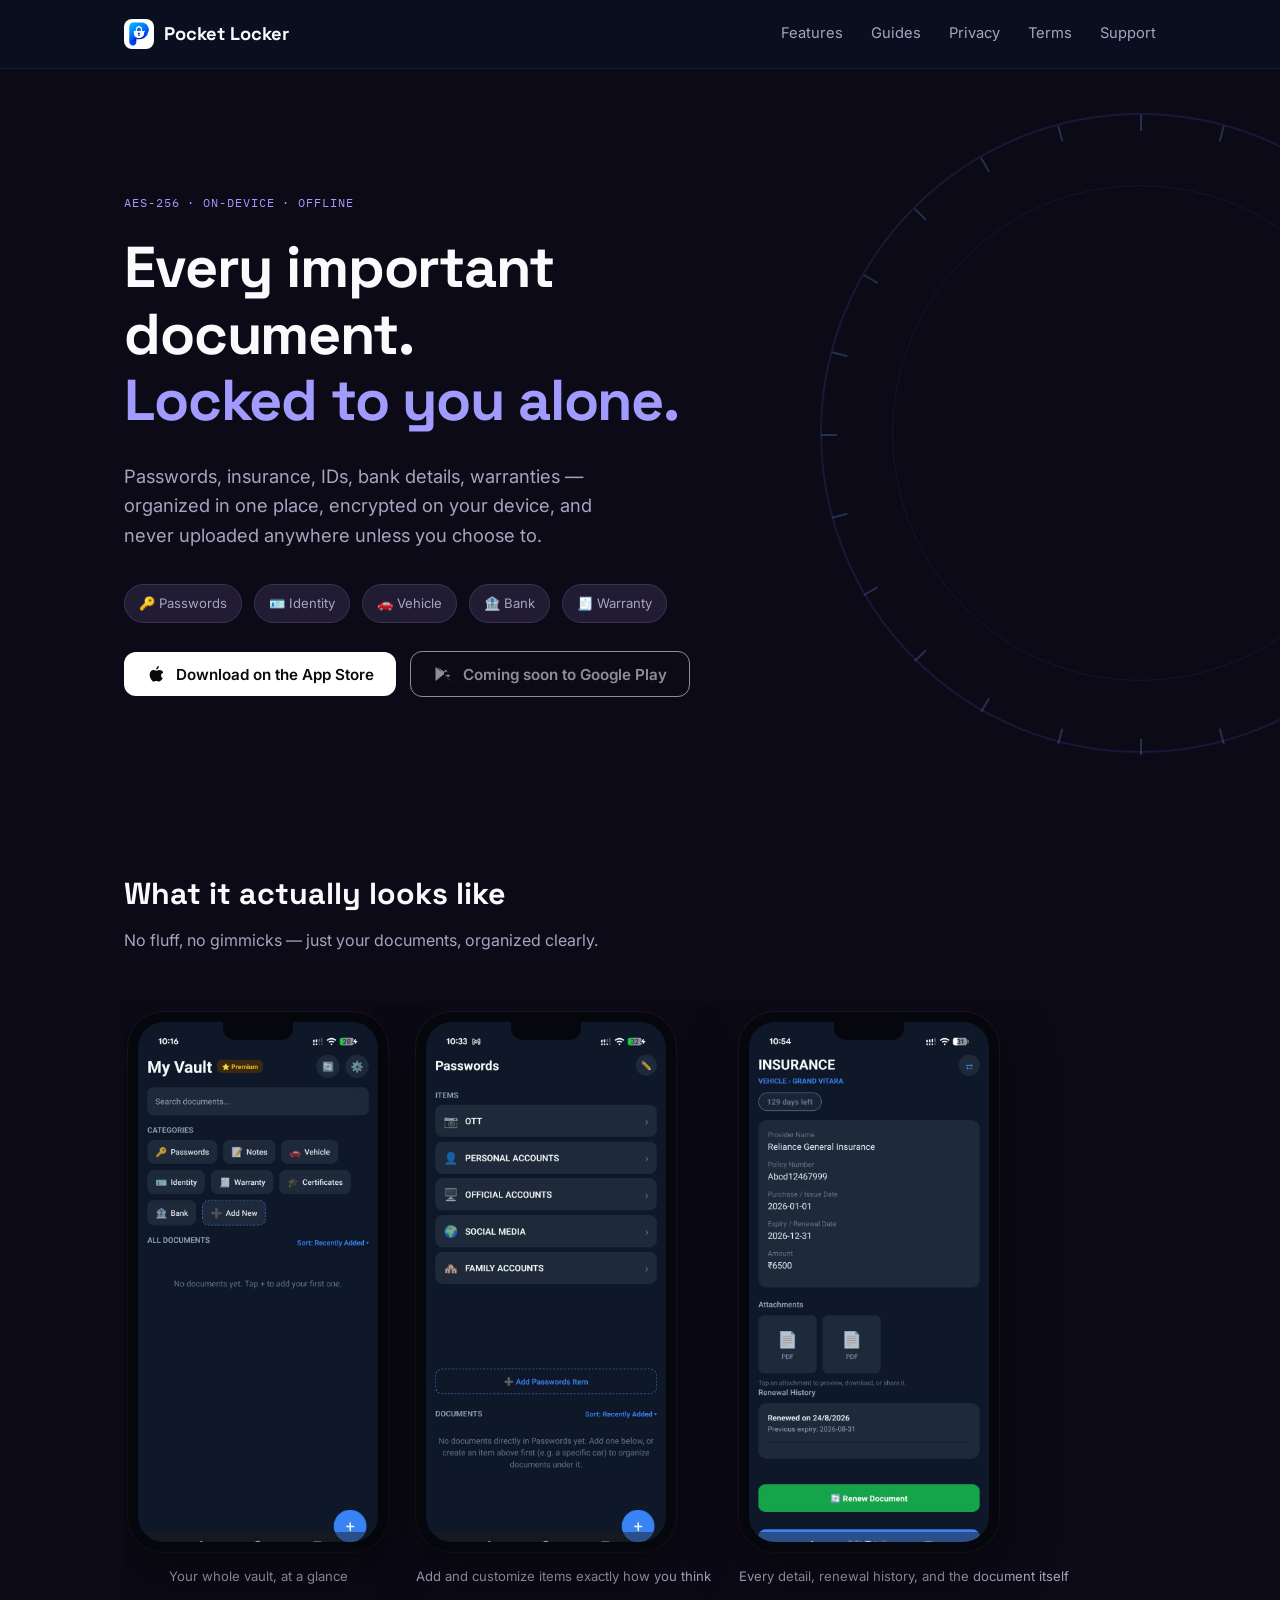
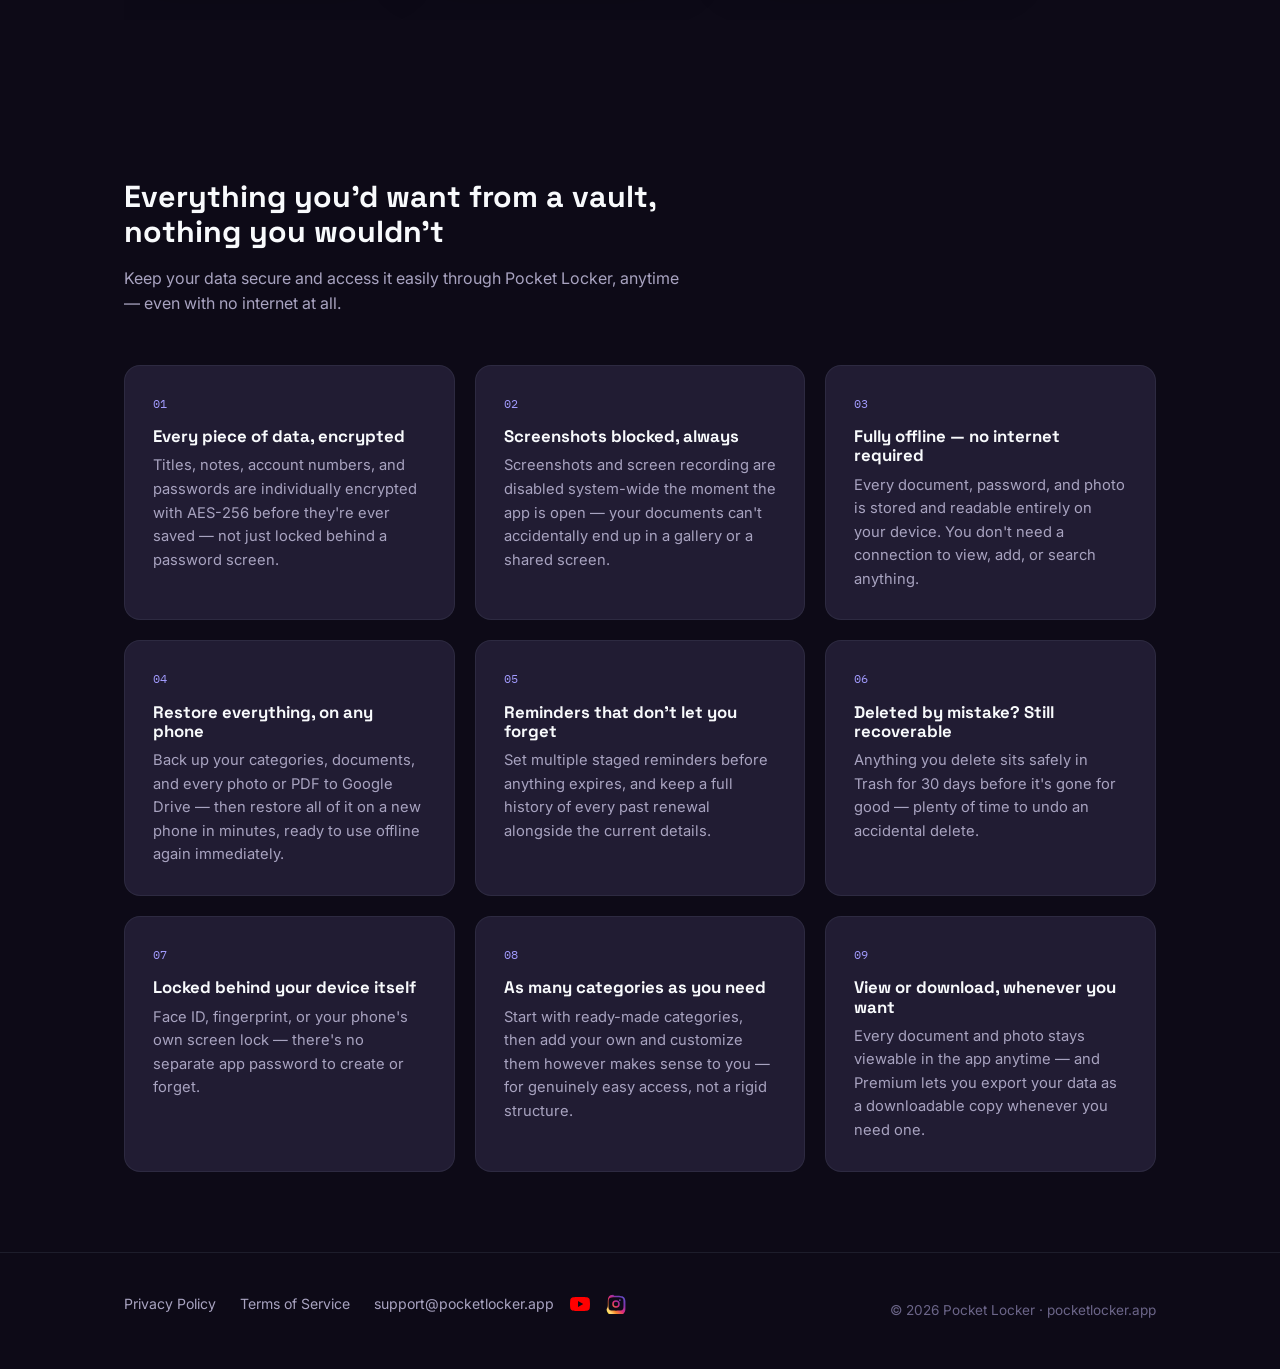
==== index.html @ 8ff9fc98 "Add 'Guides' link to navigation menu" ====
<!DOCTYPE html>
<html lang="en">
<head>
<meta charset="UTF-8">
<meta name="viewport" content="width=device-width, initial-scale=1.0">
<title>Pocket Locker — Every important document, locked to you alone</title>
<meta name="description" content="Pocket Locker keeps your IDs, passwords, insurance, and documents encrypted and offline — organized your way, private by design.">
<link rel="stylesheet" href="style.css">
<style>
  /* Additions only - hero download CTAs and footer social links.
     Kept self-contained since these are new elements not covered by
     the existing style.css, rather than guessing at its rules. */
  .hero-ctas {
    display: flex;
    align-items: center;
    gap: 14px;
    flex-wrap: wrap;
    margin-top: 28px;
  }
  .store-btn {
    display: inline-flex;
    align-items: center;
    gap: 10px;
    padding: 12px 22px;
    border-radius: 12px;
    text-decoration: none;
    font-weight: 600;
    font-size: 0.95rem;
    line-height: 1;
    transition: opacity 0.15s ease, transform 0.15s ease;
  }
  .store-btn:hover { transform: translateY(-1px); }
  .store-btn.live {
    background: #ffffff;
    color: #0a0a0a;
  }
  .store-btn.soon {
    background: transparent;
    color: inherit;
    opacity: 0.55;
    border: 1px solid currentColor;
    pointer-events: none;
    cursor: default;
  }
  .store-btn svg { width: 20px; height: 20px; flex-shrink: 0; }

  .footer-social {
    display: flex;
    align-items: center;
    gap: 16px;
  }
  .footer-social a {
    display: inline-flex;
    align-items: center;
    justify-content: center;
    transition: transform 0.15s ease;
  }
  .footer-social a:hover { transform: translateY(-2px); }
  .footer-social svg { width: 20px; height: 20px; }

  .footer-top-row {
    display: flex;
    justify-content: space-between;
    align-items: center;
    flex-wrap: wrap;
    gap: 16px;
    margin-bottom: 14px;
  }
</style>
</head>
<body>

<header class="site-header">
  <div class="wrap">
    <a href="https://pocketlocker.app/" class="brand">
      <img src="logo.png?v=3" alt="Pocket Locker" class="brand-mark-img">
      Pocket Locker
    </a>
    <nav class="nav-links">
      <a href="#features">Features</a>
       <a href="guides/">Guides</a>
      <a href="privacy.html">Privacy</a>
      <a href="terms.html">Terms</a>
      <a href="support.html">Support</a>
  
   
    </nav>
  </div>
</header>

<section class="hero">
  <div class="dial-ring">
    <div class="dial-ticks" id="dialTicks"></div>
  </div>
  <div class="wrap">
    <div class="hero-content">
      <div class="eyebrow">
        <span class="mono-tag">AES-256 · ON-DEVICE · OFFLINE</span>
      </div>
      <h1>Every important document.<br><span class="accent">Locked to you alone.</span></h1>
      <p class="lede">
        Passwords, insurance, IDs, bank details, warranties — organized in
        one place, encrypted on your device, and never uploaded anywhere
        unless you choose to.
      </p>
      <div class="pill-row">
        <span class="pill">🔑 Passwords</span>
        <span class="pill">🪪 Identity</span>
        <span class="pill">🚗 Vehicle</span>
        <span class="pill">🏦 Bank</span>
        <span class="pill">🧾 Warranty</span>
      </div>
      <div class="hero-ctas">
        <a class="store-btn live" href="https://apps.apple.com/in/app/pocket-locker-private-vault/id6813628223" target="_blank" rel="noopener">
          <svg viewBox="0 0 24 24" fill="currentColor"><path d="M17.05 20.28c-.98.95-2.05.8-3.08.35-1.09-.46-2.09-.48-3.24 0-1.44.62-2.2.44-3.06-.35C2.79 15.25 3.51 7.59 9.05 7.31c1.35.07 2.29.74 3.08.8.03-.02 2.1-1.14 4.19-.98 2.31.19 3.98 1.35 4.36 3.28-3.4.99-3.29 5.34-.42 6.98-.95.99-2.16 1.99-3.21 2.89z"/><path d="M12.15 6.85c-.24-2.05 1.5-4.28 3.36-4.85.28 2.09-1.68 4.7-3.36 4.85z"/></svg>
          Download on the App Store
        </a>
        <span class="store-btn soon" aria-disabled="true">
          <svg viewBox="0 0 24 24" fill="currentColor"><path d="M3 3.5l10.5 8.5L3 20.5v-17zm11.5 9.5L18 15.5l3-1.5-3-1.5-3.5 1.5zm-1.5-1L5 3.5l9.5 6.5 3-1.5-3-1.5zm0 2l9.5 6.5-3-1.5-6.5-5z"/></svg>
          Coming soon to Google Play
        </span>
      </div>
    </div>
  </div>
</section>

<section class="section" id="screenshots">
  <div class="wrap">
    <div class="section-head">
      <h2>What it actually looks like</h2>
      <p>No fluff, no gimmicks — just your documents, organized clearly.</p>
    </div>
    <div class="screenshots-scroll">

      <div>
        <div class="phone-frame">
          <div class="phone-notch"></div>
          <div class="phone-screen phone-screen-real">
            <img src="screenshot-1.jpeg" alt="Pocket Locker home screen with categories" class="phone-screenshot">
          </div>
        </div>
        <p class="phone-caption">Your whole vault, at a glance</p>
      </div>

      <div>
        <div class="phone-frame">
          <div class="phone-notch"></div>
          <div class="phone-screen phone-screen-real">
            <img src="screenshot-2.jpeg" alt="Custom items inside a category" class="phone-screenshot">
          </div>
        </div>
        <p class="phone-caption">Add and customize items exactly how you think</p>
      </div>

      <div>
        <div class="phone-frame">
          <div class="phone-notch"></div>
          <div class="phone-screen phone-screen-real">
            <img src="screenshot-3.jpeg" alt="Document detail with renewal history" class="phone-screenshot">
          </div>
        </div>
        <p class="phone-caption">Every detail, renewal history, and the document itself</p>
      </div>

    </div>
  </div>
</section>

<section class="section" id="features">
  <div class="wrap">
    <div class="section-head">
      <h2>Everything you'd want from a vault, nothing you wouldn't</h2>
      <p>Keep your data secure and access it easily through Pocket Locker, anytime — even with no internet at all.</p>
    </div>
    <div class="feature-grid">
      <div class="feature-card">
        <span class="num">01</span>
        <h3>Every piece of data, encrypted</h3>
        <p>Titles, notes, account numbers, and passwords are individually encrypted with AES-256 before they're ever saved — not just locked behind a password screen.</p>
      </div>
      <div class="feature-card">
        <span class="num">02</span>
        <h3>Screenshots blocked, always</h3>
        <p>Screenshots and screen recording are disabled system-wide the moment the app is open — your documents can't accidentally end up in a gallery or a shared screen.</p>
      </div>
      <div class="feature-card">
        <span class="num">03</span>
        <h3>Fully offline — no internet required</h3>
        <p>Every document, password, and photo is stored and readable entirely on your device. You don't need a connection to view, add, or search anything.</p>
      </div>
      <div class="feature-card">
        <span class="num">04</span>
        <h3>Restore everything, on any phone</h3>
        <p>Back up your categories, documents, and every photo or PDF to Google Drive — then restore all of it on a new phone in minutes, ready to use offline again immediately.</p>
      </div>
      <div class="feature-card">
        <span class="num">05</span>
        <h3>Reminders that don't let you forget</h3>
        <p>Set multiple staged reminders before anything expires, and keep a full history of every past renewal alongside the current details.</p>
      </div>
      <div class="feature-card">
        <span class="num">06</span>
        <h3>Deleted by mistake? Still recoverable</h3>
        <p>Anything you delete sits safely in Trash for 30 days before it's gone for good — plenty of time to undo an accidental delete.</p>
      </div>
      <div class="feature-card">
        <span class="num">07</span>
        <h3>Locked behind your device itself</h3>
        <p>Face ID, fingerprint, or your phone's own screen lock — there's no separate app password to create or forget.</p>
      </div>
      <div class="feature-card">
        <span class="num">08</span>
        <h3>As many categories as you need</h3>
        <p>Start with ready-made categories, then add your own and customize them however makes sense to you — for genuinely easy access, not a rigid structure.</p>
      </div>
      <div class="feature-card">
        <span class="num">09</span>
        <h3>View or download, whenever you want</h3>
        <p>Every document and photo stays viewable in the app anytime — and Premium lets you export your data as a downloadable copy whenever you need one.</p>
      </div>
    </div>
  </div>
</section>

<footer class="site-footer" id="contact">
  <div class="wrap">
    <div class="footer-top-row">
      <div class="footer-links">
        <a href="privacy.html">Privacy Policy</a>
        <a href="terms.html">Terms of Service</a>
        <span class="footer-email">support@pocketlocker.app</span>
      </div>
      <div class="footer-social">
        <a href="https://youtube.com/@pocketlocker.youtube?si=JyzRX407AsGNeEEu" target="_blank" rel="noopener" aria-label="Pocket Locker on YouTube">
          <svg viewBox="0 0 24 24" fill="#FF0000"><path d="M23.5 6.2a3 3 0 00-2.1-2.1C19.4 3.5 12 3.5 12 3.5s-7.4 0-9.4.6A3 3 0 00.5 6.2 31 31 0 000 12a31 31 0 00.5 5.8 3 3 0 002.1 2.1c2 .6 9.4.6 9.4.6s7.4 0 9.4-.6a3 3 0 002.1-2.1A31 31 0 0024 12a31 31 0 00-.5-5.8zM9.6 15.5v-7l6.3 3.5-6.3 3.5z"/></svg>
        </a>
        <a href="https://www.instagram.com/pocketlocker.app?stkn=MXhqNndvbXBwd2o4dw==" target="_blank" rel="noopener" aria-label="Pocket Locker on Instagram">
          <svg viewBox="0 0 24 24">
            <defs>
              <linearGradient id="igGradient" x1="0%" y1="100%" x2="100%" y2="0%">
                <stop offset="0%" stop-color="#FEE411"/>
                <stop offset="15%" stop-color="#FEDA77"/>
                <stop offset="30%" stop-color="#F58529"/>
                <stop offset="50%" stop-color="#DD2A7B"/>
                <stop offset="70%" stop-color="#8134AF"/>
                <stop offset="100%" stop-color="#515BD4"/>
              </linearGradient>
            </defs>
            <path fill="url(#igGradient)" d="M12 2.2c3.2 0 3.6 0 4.9.07 1.2.06 2 .25 2.7.53.7.28 1.3.66 1.9 1.24.6.6.96 1.2 1.24 1.9.28.7.47 1.5.53 2.7.06 1.3.07 1.7.07 4.9s0 3.6-.07 4.9c-.06 1.2-.25 2-.53 2.7a5.4 5.4 0 01-1.24 1.9c-.6.6-1.2.96-1.9 1.24-.7.28-1.5.47-2.7.53-1.3.06-1.7.07-4.9.07s-3.6 0-4.9-.07c-1.2-.06-2-.25-2.7-.53a5.4 5.4 0 01-1.9-1.24 5.4 5.4 0 01-1.24-1.9c-.28-.7-.47-1.5-.53-2.7C2.21 15.6 2.2 15.2 2.2 12s0-3.6.07-4.9c.06-1.2.25-2 .53-2.7.28-.7.66-1.3 1.24-1.9A5.4 5.4 0 015.9 1.3c.7-.28 1.5-.47 2.7-.53C9.9 2.21 10.3 2.2 12 2.2zm0 1.8c-3.15 0-3.52 0-4.76.07-1 .04-1.5.2-1.86.34a3.3 3.3 0 00-1.2.78 3.3 3.3 0 00-.78 1.2c-.14.36-.3.85-.34 1.86C3 9.28 3 9.65 3 12s0 2.72.06 3.75c.04 1 .2 1.5.34 1.86.16.44.4.8.78 1.2.36.36.72.6 1.2.78.36.14.85.3 1.86.34 1.24.06 1.6.07 4.76.07s3.52 0 4.76-.07c1-.04 1.5-.2 1.86-.34.44-.16.8-.4 1.2-.78.36-.36.6-.72.78-1.2.14-.36.3-.85.34-1.86.06-1.03.06-1.4.06-3.75s0-2.72-.06-3.75c-.04-1-.2-1.5-.34-1.86a3.3 3.3 0 00-.78-1.2 3.3 3.3 0 00-1.2-.78c-.36-.14-.85-.3-1.86-.34C15.52 4 15.15 4 12 4zm0 3.5a4.5 4.5 0 110 9 4.5 4.5 0 010-9zm0 1.8a2.7 2.7 0 100 5.4 2.7 2.7 0 000-5.4zm5.7-2a1.05 1.05 0 11-2.1 0 1.05 1.05 0 012.1 0z"/>
          </svg>
        </a>
      </div>
    </div>
    <span class="copyright">© <span id="year"></span> Pocket Locker · pocketlocker.app</span>
  </div>
</footer>

<script>
  document.getElementById('year').textContent = new Date().getFullYear();
  // Draw the vault-dial tick marks around the signature ring.
  const ticks = document.getElementById('dialTicks');
  for (let i = 0; i < 24; i++) {
    const tick = document.createElement('span');
    tick.style.transform = `rotate(${i * 15}deg)`;
    ticks.appendChild(tick);
  }
</script>

</body>
</html>
---- style.css ----
@import url('https://fonts.googleapis.com/css2?family=Space+Grotesk:wght@500;600;700&family=Inter:wght@400;500;600&family=IBM+Plex+Mono:wght@500&display=swap');

:root {
  --navy: #0d0a17;
  --navy-soft: #14101f;
  --slate: #211c33;
  --slate-light: #3a3355;
  --blue: #6c63ff;
  --blue-light: #a29bfe;
  --text: #f8fafc;
  --text-muted: #a8a3c0;
  --text-faint: #6b6588;
}

* { box-sizing: border-box; }

html { scroll-behavior: smooth; }

body {
  margin: 0;
  background: var(--navy);
  color: var(--text);
  font-family: 'Inter', -apple-system, sans-serif;
  line-height: 1.6;
  -webkit-font-smoothing: antialiased;
}

h1, h2, h3 {
  font-family: 'Space Grotesk', sans-serif;
  font-weight: 700;
  line-height: 1.15;
  margin: 0 0 0.5em;
}

.mono-tag {
  font-family: 'IBM Plex Mono', monospace;
  font-size: 0.72rem;
  letter-spacing: 0.08em;
  text-transform: uppercase;
  color: var(--blue-light);
}

a { color: var(--blue-light); }

.wrap {
  max-width: 1080px;
  margin: 0 auto;
  padding: 0 24px;
}

/* ---------- Header ---------- */
.site-header {
  position: sticky;
  top: 0;
  z-index: 20;
  background: rgba(10, 17, 32, 0.85);
  backdrop-filter: blur(10px);
  border-bottom: 1px solid rgba(148, 163, 184, 0.12);
}
.site-header .wrap {
  display: flex;
  align-items: center;
  justify-content: space-between;
  height: 68px;
}
.brand {
  display: flex;
  align-items: center;
  gap: 10px;
  font-family: 'Space Grotesk', sans-serif;
  font-weight: 700;
  font-size: 1.15rem;
  color: var(--text);
  text-decoration: none;
}
.brand-mark {
  width: 30px;
  height: 30px;
  border-radius: 8px;
  background: var(--blue);
  display: flex;
  align-items: center;
  justify-content: center;
  font-size: 15px;
}
.brand-mark-img {
  width: 30px;
  height: 30px;
  border-radius: 8px;
  object-fit: cover;
  background: #FFFFFF;
  padding: 2px;
  box-sizing: border-box;
}
.nav-links {
  display: flex;
  gap: 28px;
  font-size: 0.92rem;
}
.nav-links a {
  color: var(--text-muted);
  text-decoration: none;
  transition: color 0.15s ease;
}
.nav-links a:hover { color: var(--text); }

/* ---------- Hero with vault-dial signature ---------- */
.hero {
  position: relative;
  overflow: hidden;
  padding: 120px 0 100px;
}
.dial-ring {
  position: absolute;
  right: -180px;
  top: 50%;
  transform: translateY(-50%);
  width: 640px;
  height: 640px;
  border-radius: 50%;
  border: 2px solid rgba(108, 99, 255, 0.14);
  pointer-events: none;
}
.dial-ring::before {
  content: '';
  position: absolute;
  inset: 70px;
  border-radius: 50%;
  border: 1px solid rgba(108, 99, 255, 0.1);
}
.dial-ticks {
  position: absolute;
  inset: 0;
}
.dial-ticks span {
  position: absolute;
  width: 2px;
  height: 16px;
  background: rgba(96, 165, 250, 0.25);
  left: 50%;
  top: 0;
  transform-origin: 1px 320px;
}
.hero-content { position: relative; z-index: 2; max-width: 620px; }
.eyebrow {
  display: inline-flex;
  align-items: center;
  gap: 8px;
  margin-bottom: 22px;
}
.hero h1 {
  font-size: clamp(2.4rem, 5vw, 3.6rem);
  letter-spacing: -0.02em;
}
.hero h1 .accent { color: var(--blue-light); }
.hero p.lede {
  font-size: 1.15rem;
  color: var(--text-muted);
  max-width: 520px;
  margin: 20px 0 34px;
}
.pill-row { display: flex; gap: 12px; flex-wrap: wrap; }
.pill {
  font-size: 0.82rem;
  padding: 8px 14px;
  border-radius: 999px;
  background: var(--slate);
  border: 1px solid var(--slate-light);
  color: var(--text-muted);
}

/* ---------- Feature grid ---------- */
.section { padding: 80px 0; }
.section-head { max-width: 560px; margin-bottom: 48px; }
.section-head h2 { font-size: 1.9rem; }
.section-head p { color: var(--text-muted); }

.feature-grid {
  display: grid;
  grid-template-columns: repeat(3, 1fr);
  gap: 20px;
}
.feature-card {
  background: var(--slate);
  border: 1px solid rgba(148, 163, 184, 0.1);
  border-radius: 16px;
  padding: 28px;
}
.feature-card .num {
  font-family: 'IBM Plex Mono', monospace;
  font-size: 0.75rem;
  color: var(--blue-light);
  margin-bottom: 14px;
  display: block;
}
.feature-card h3 { font-size: 1.05rem; margin-bottom: 8px; }
.feature-card p { color: var(--text-muted); font-size: 0.92rem; margin: 0; }

/* ---------- Footer ---------- */
.site-footer {
  border-top: 1px solid rgba(148, 163, 184, 0.12);
  padding: 40px 0;
}
.site-footer .wrap {
  display: flex;
  justify-content: space-between;
  align-items: center;
  flex-wrap: wrap;
  gap: 16px;
}
.footer-links { display: flex; gap: 24px; font-size: 0.88rem; }
.footer-links a { color: var(--text-muted); text-decoration: none; }
.footer-links a:hover { color: var(--text); }
.footer-email { color: var(--text-muted); font-size: 0.88rem; }
.copyright { color: var(--text-faint); font-size: 0.85rem; }

@media (max-width: 760px) {
  .feature-grid { grid-template-columns: 1fr; }
  .nav-links { display: none; }
  .dial-ring { right: -300px; opacity: 0.6; }
  .hero { padding: 80px 0 60px; }
}

/* ---------- App4Me hub: app-dock signature + apps grid ---------- */
.app-dock {
  position: absolute;
  right: -60px;
  top: 50%;
  transform: translateY(-50%);
  display: grid;
  grid-template-columns: repeat(3, 84px);
  gap: 16px;
  opacity: 0.9;
}
.dock-tile {
  width: 84px;
  height: 84px;
  border-radius: 20px;
  display: flex;
  align-items: center;
  justify-content: center;
  font-size: 34px;
  box-shadow: 0 12px 30px rgba(0,0,0,0.35);
}
.dock-tile.filled { background: linear-gradient(160deg, #4c46b3, #6c63ff); }
.dock-tile.empty {
  background: transparent;
  border: 2px dashed rgba(148, 163, 184, 0.25);
  color: rgba(148, 163, 184, 0.4);
  box-shadow: none;
}

.apps-grid {
  display: grid;
  grid-template-columns: repeat(2, 1fr);
  gap: 20px;
}
.app-card {
  background: var(--slate);
  border: 1px solid rgba(148, 163, 184, 0.1);
  border-radius: 18px;
  padding: 30px;
  text-decoration: none;
  display: block;
  transition: transform 0.15s ease, border-color 0.15s ease;
}
.app-card:hover { transform: translateY(-3px); border-color: rgba(108,99,255,0.4); }
.app-card .app-icon {
  width: 52px;
  height: 52px;
  border-radius: 14px;
  display: flex;
  align-items: center;
  justify-content: center;
  font-size: 24px;
  margin-bottom: 18px;
}
.app-card h3 { color: var(--text); font-size: 1.15rem; margin-bottom: 8px; }
.app-card p { color: var(--text-muted); font-size: 0.9rem; margin: 0 0 14px; }
.app-card .status {
  font-family: 'IBM Plex Mono', monospace;
  font-size: 0.7rem;
  letter-spacing: 0.06em;
  text-transform: uppercase;
  color: var(--blue-light);
}
.app-card.soon {
  border-style: dashed;
  opacity: 0.6;
  pointer-events: none;
}

.idea-cta {
  background: linear-gradient(135deg, rgba(108,99,255,0.1), rgba(76,70,179,0.15));
  border: 1px solid rgba(108, 99, 255, 0.2);
  border-radius: 20px;
  padding: 48px;
  text-align: center;
}
.idea-cta h2 { font-size: 1.6rem; margin-bottom: 10px; }
.idea-cta p { color: var(--text-muted); max-width: 460px; margin: 0 auto 26px; }
.idea-cta a.btn {
  display: inline-block;
  background: var(--blue);
  color: #fff;
  text-decoration: none;
  font-weight: 600;
  font-size: 0.92rem;
  padding: 13px 28px;
  border-radius: 10px;
}

@media (max-width: 760px) {
  .app-dock { display: none; }
  .apps-grid { grid-template-columns: 1fr; }
}

/* ---------- Phone mockup screenshots ---------- */
.screenshots-scroll {
  display: flex;
  gap: 28px;
  overflow-x: auto;
  padding: 10px 4px 20px;
  scrollbar-width: none;
}
.screenshots-scroll::-webkit-scrollbar { display: none; }
.phone-frame {
  flex: 0 0 auto;
  width: 260px;
  height: 540px;
  background: #05070d;
  border-radius: 36px;
  padding: 10px;
  box-shadow: 0 20px 50px rgba(0,0,0,0.5), 0 0 0 1px rgba(148,163,184,0.08);
  position: relative;
}
.phone-notch {
  position: absolute;
  top: 10px;
  left: 50%;
  transform: translateX(-50%);
  width: 70px;
  height: 18px;
  background: #05070d;
  border-radius: 0 0 12px 12px;
  z-index: 5;
}
.phone-screen {
  width: 100%;
  height: 100%;
  background: var(--navy);
  border-radius: 26px;
  overflow: hidden;
  padding: 26px 14px 14px;
  display: flex;
  flex-direction: column;
}
.phone-screen-real {
  padding: 0;
}
.phone-screenshot {
  width: 100%;
  height: 100%;
  object-fit: cover;
  object-position: top center;
  display: block;
}
.phone-caption {
  text-align: center;
  color: var(--text-muted);
  font-size: 0.82rem;
  margin-top: 14px;
}

.mock-header { display: flex; justify-content: space-between; align-items: center; margin-bottom: 10px; }
.mock-title { color: var(--text); font-family: 'Space Grotesk', sans-serif; font-weight: 700; font-size: 1.1rem; }
.mock-badge { background: #1E293B; color: var(--blue-light); font-size: 0.6rem; padding: 3px 7px; border-radius: 8px; margin-left: 6px; }
.mock-badge-premium { background: #3B2A0F; color: #FBBF24; }
.mock-cat-add { background: transparent; border: 1.5px dashed rgba(148,163,184,0.3); color: var(--text-faint); }
.mock-icon-btn { width: 26px; height: 26px; border-radius: 8px; background: var(--slate); display: flex; align-items: center; justify-content: center; font-size: 12px; }
.mock-search { background: var(--slate); border-radius: 8px; padding: 8px 10px; color: var(--text-faint); font-size: 0.7rem; margin-bottom: 12px; }
.mock-cat-grid { display: grid; grid-template-columns: repeat(3, 1fr); gap: 6px; margin-bottom: 12px; }
.mock-cat {
  background: var(--slate);
  border-radius: 10px;
  padding: 8px 4px;
  text-align: center;
  color: var(--text);
  font-size: 0.58rem;
  font-weight: 600;
}
.mock-cat .cat-icon { font-size: 1.1rem; display: block; margin-bottom: 3px; }
.mock-doc-row {
  background: var(--slate);
  border-radius: 8px;
  padding: 8px;
  margin-bottom: 6px;
  display: flex;
  align-items: center;
  gap: 8px;
}
.mock-doc-icon { font-size: 0.9rem; }
.mock-doc-text .t1 { color: var(--text); font-size: 0.62rem; font-weight: 700; }
.mock-doc-text .t2 { color: var(--text-faint); font-size: 0.52rem; }

.mock-lock-screen { flex: 1; display: flex; flex-direction: column; align-items: center; justify-content: center; gap: 10px; }
.mock-lock-icon { font-size: 2.4rem; }
.mock-lock-title { color: var(--text); font-weight: 700; font-size: 0.95rem; }
.mock-lock-sub { color: var(--text-muted); font-size: 0.65rem; text-align: center; padding: 0 14px; line-height: 1.4; }
.mock-unlock-btn { background: var(--blue); color: #fff; font-size: 0.7rem; font-weight: 700; padding: 8px 24px; border-radius: 10px; margin-top: 6px; }

.mock-settings-row { display: flex; align-items: center; gap: 8px; background: var(--slate); border-radius: 8px; padding: 9px 10px; margin-bottom: 6px; }
.mock-settings-row .icon { font-size: 0.9rem; }
.mock-settings-row .txt { flex: 1; }
.mock-settings-row .t1 { color: var(--text); font-size: 0.65rem; font-weight: 600; }
.mock-settings-row .t2 { color: var(--text-faint); font-size: 0.52rem; }
.mock-section-label { color: var(--text-faint); font-size: 0.55rem; font-weight: 700; text-transform: uppercase; margin: 10px 0 6px; }

.legal-page { padding: 64px 0 100px; }
.legal-page .wrap { max-width: 760px; }
.legal-page h1 { font-size: 2.2rem; margin-bottom: 8px; }
.legal-updated { color: var(--text-faint); font-size: 0.88rem; margin-bottom: 48px; }
.legal-page h2 {
  font-size: 1.25rem;
  margin-top: 42px;
  padding-top: 8px;
  border-top: 1px solid rgba(148, 163, 184, 0.12);
}
.legal-page h2:first-of-type { border-top: none; margin-top: 0; }
.legal-page p, .legal-page li { color: var(--text-muted); font-size: 0.98rem; }
.legal-page ul { padding-left: 20px; }
.legal-page strong { color: var(--text); }
.back-link {
  display: inline-block;
  margin-bottom: 32px;
  font-size: 0.9rem;
  color: var(--text-muted);
  text-decoration: none;
}
.back-link:hover { color: var(--text); }
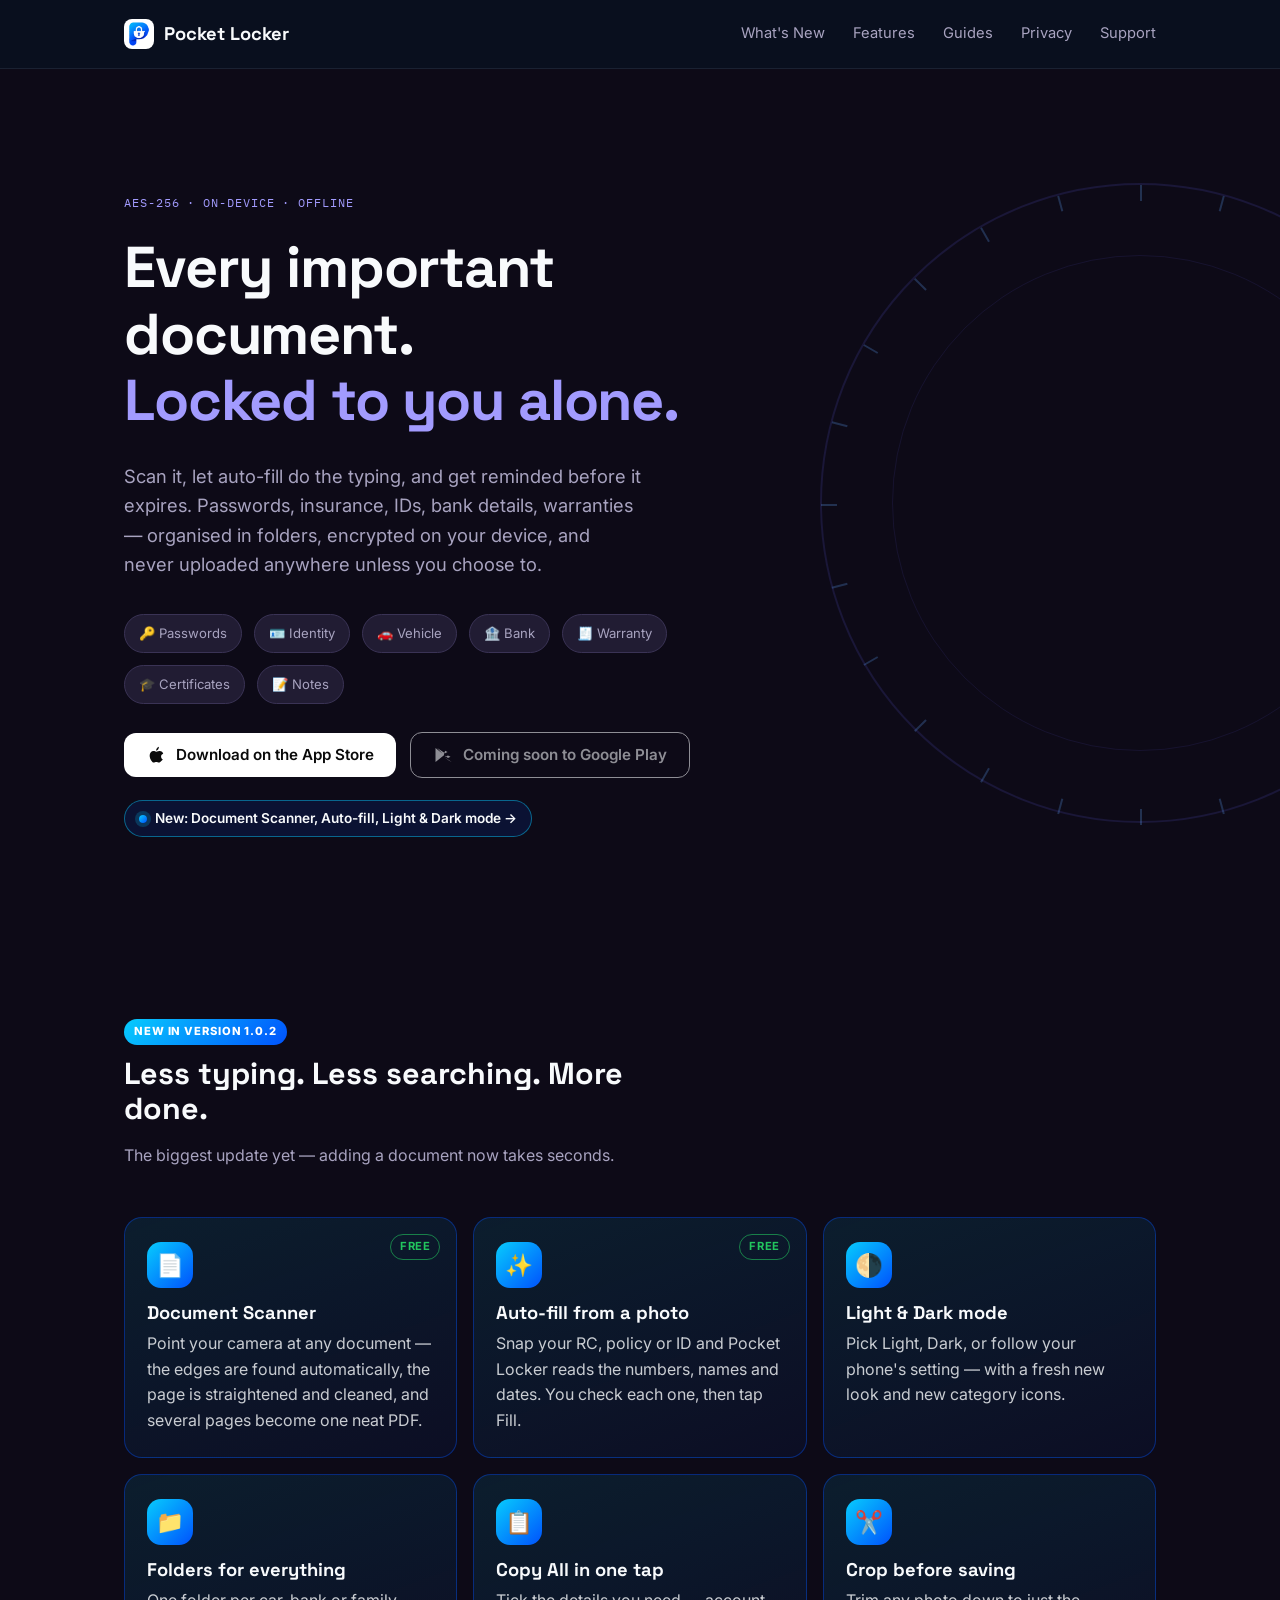
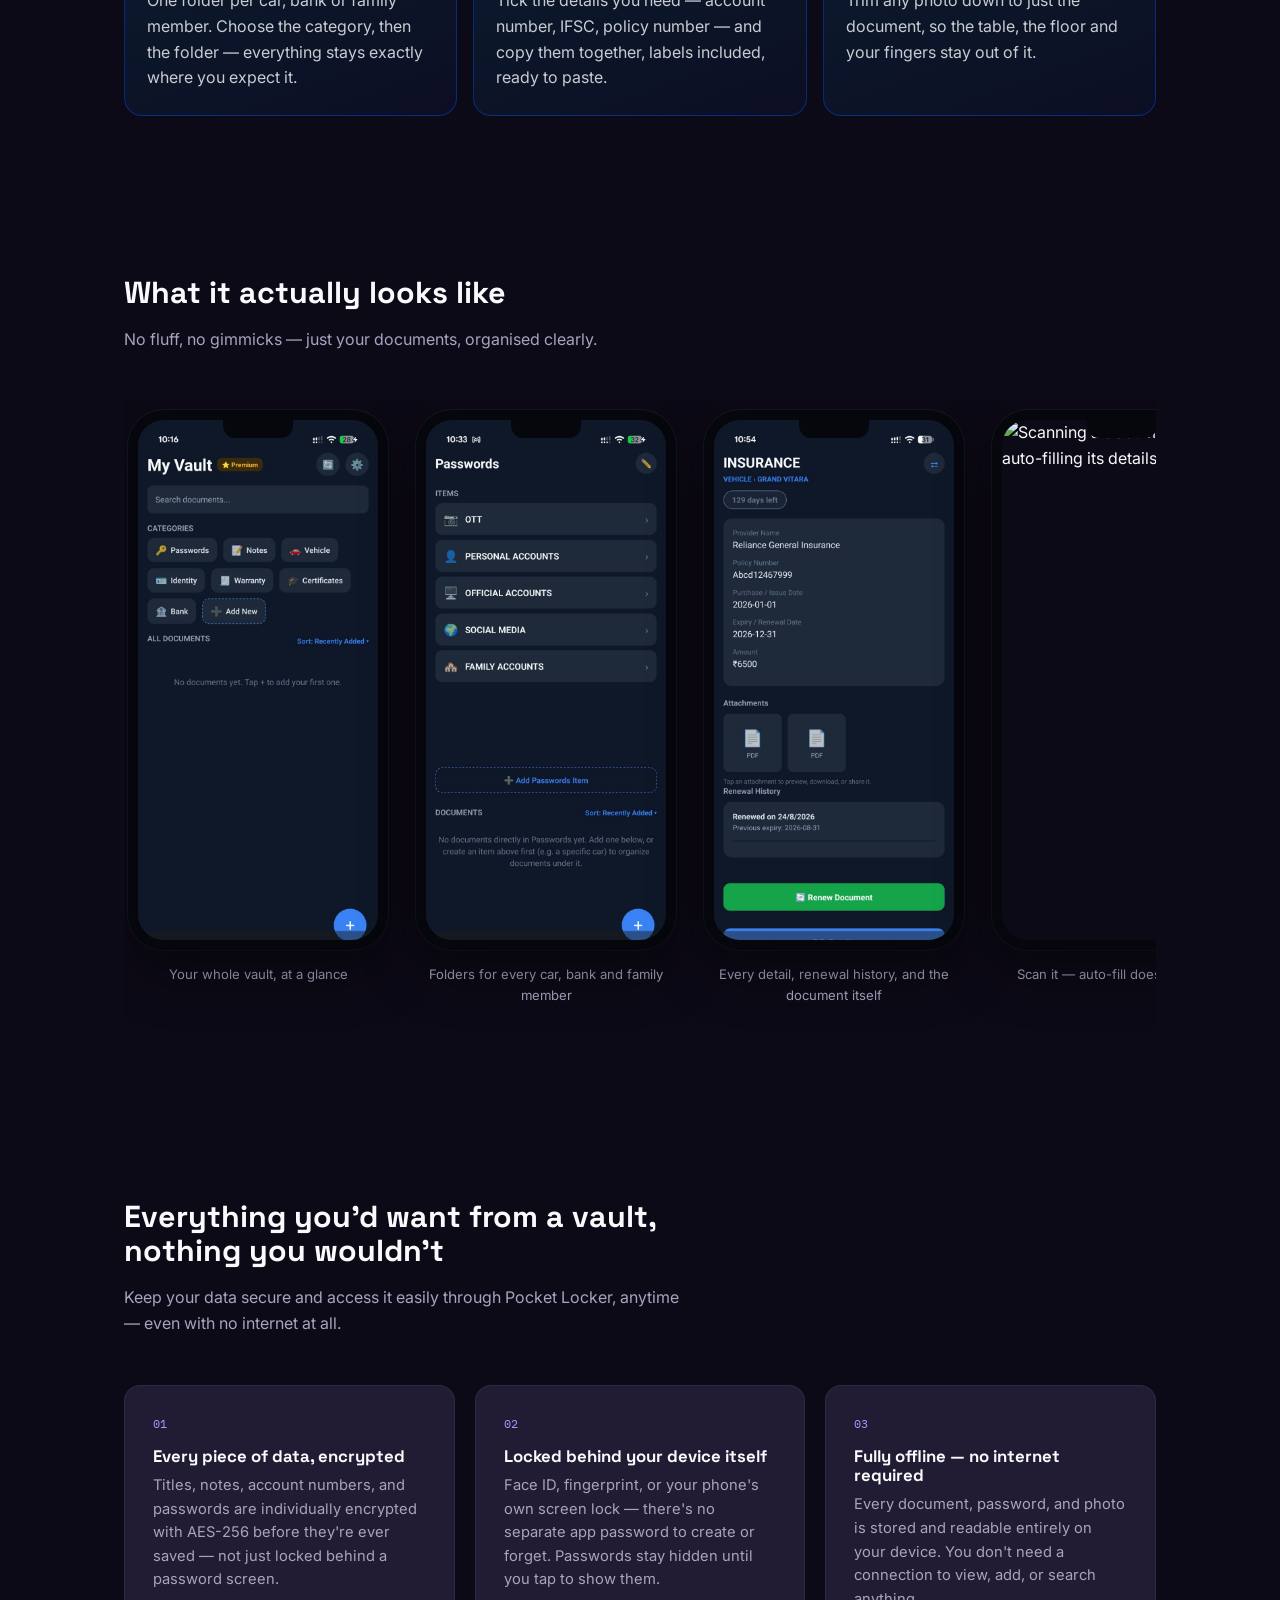
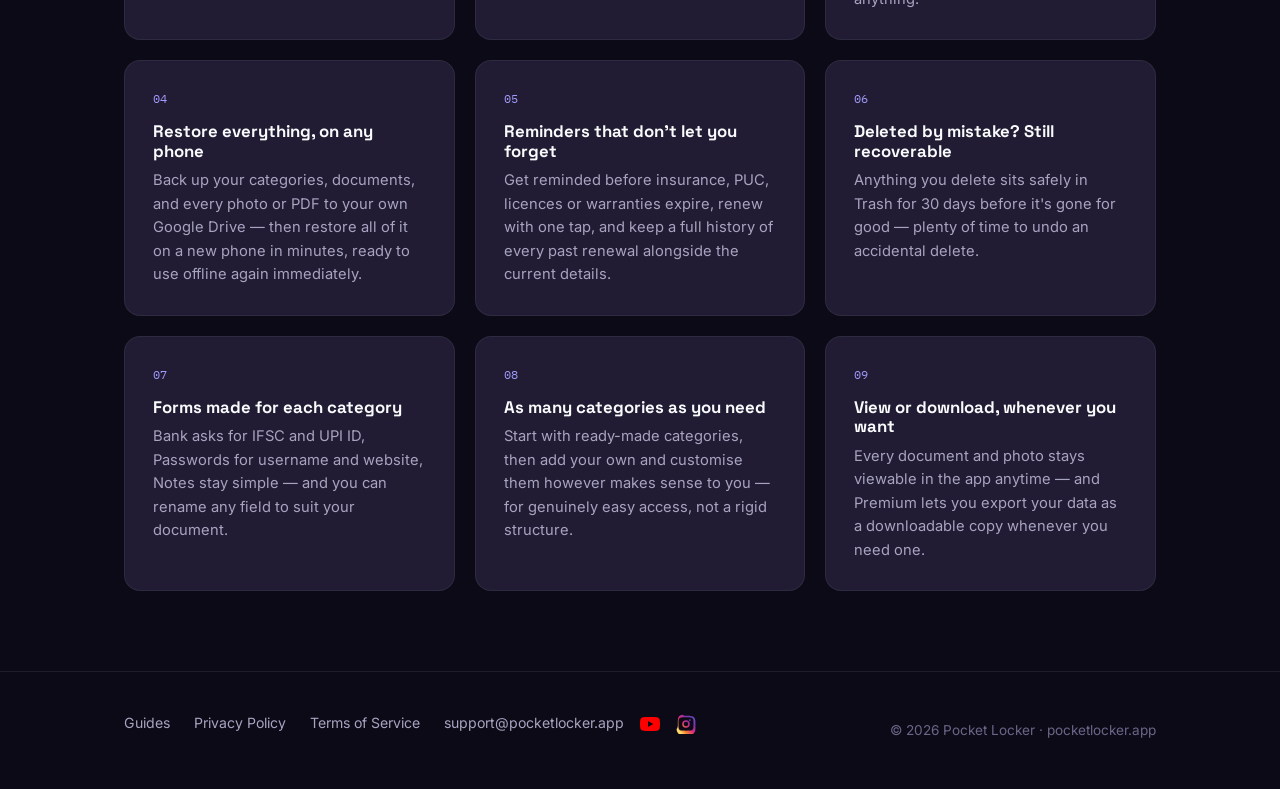
==== commit 1661f5c6: "Revise meta tags and add new features section Updated meta description for clarity and added Open Gr" ====
--- a/index.html
+++ b/index.html
@@ -4,7 +4,13 @@
 <meta charset="UTF-8">
 <meta name="viewport" content="width=device-width, initial-scale=1.0">
 <title>Pocket Locker — Every important document, locked to you alone</title>
-<meta name="description" content="Pocket Locker keeps your IDs, passwords, insurance, and documents encrypted and offline — organized your way, private by design.">
+<meta name="description" content="Scan documents, auto-fill the details, get expiry reminders. Pocket Locker keeps your IDs, passwords, insurance and documents encrypted, offline and organised in folders.">
+<link rel="canonical" href="https://pocketlocker.app/">
+<meta property="og:type" content="website">
+<meta property="og:title" content="Pocket Locker — Every important document, locked to you alone">
+<meta property="og:description" content="Scan documents, auto-fill the details, get expiry reminders. Encrypted, offline, organised in folders.">
+<meta property="og:url" content="https://pocketlocker.app/">
+<meta property="og:image" content="https://pocketlocker.app/logo.png">
 <link rel="stylesheet" href="style.css">
 <style>
   /* Additions only - hero download CTAs and footer social links.
@@ -66,6 +72,69 @@
     gap: 16px;
     margin-bottom: 14px;
   }
+
+  /* ---- New in this version: highlight banner + cards ---- */
+  .whats-new-tag {
+    display: inline-flex;
+    align-items: center;
+    gap: 8px;
+    margin-top: 22px;
+    padding: 7px 14px;
+    border-radius: 999px;
+    font-size: 0.85rem;
+    font-weight: 600;
+    text-decoration: none;
+    color: inherit;
+    border: 1px solid rgba(7, 204, 253, 0.45);
+    background: rgba(0, 82, 253, 0.12);
+  }
+  .whats-new-tag .dot {
+    width: 8px; height: 8px; border-radius: 50%;
+    background: linear-gradient(135deg, #07CCFD, #0052FD);
+    box-shadow: 0 0 0 4px rgba(7, 204, 253, 0.2);
+  }
+  .new-badge {
+    display: inline-block;
+    font-size: 0.7rem;
+    font-weight: 800;
+    letter-spacing: 0.08em;
+    padding: 4px 10px;
+    border-radius: 999px;
+    color: #ffffff;
+    background: linear-gradient(135deg, #07CCFD, #0052FD);
+    margin-bottom: 12px;
+  }
+  .new-grid {
+    display: grid;
+    grid-template-columns: repeat(3, 1fr);
+    gap: 16px;
+  }
+  @media (max-width: 900px) { .new-grid { grid-template-columns: repeat(2, 1fr); } }
+  @media (max-width: 560px) { .new-grid { grid-template-columns: 1fr; } }
+  .new-card {
+    position: relative;
+    padding: 24px 22px;
+    border-radius: 18px;
+    border: 1px solid rgba(0, 82, 253, 0.4);
+    background: linear-gradient(160deg, rgba(7, 204, 253, 0.10), rgba(0, 82, 253, 0.06));
+    overflow: hidden;
+  }
+  .new-card .icon {
+    width: 46px; height: 46px;
+    border-radius: 14px;
+    display: flex; align-items: center; justify-content: center;
+    font-size: 1.4rem;
+    background: linear-gradient(135deg, #07CCFD, #0052FD);
+    margin-bottom: 14px;
+  }
+  .new-card h3 { margin: 0 0 8px; font-size: 1.15rem; }
+  .new-card p { margin: 0; opacity: 0.8; line-height: 1.6; }
+  .new-card .free {
+    position: absolute; top: 16px; right: 16px;
+    font-size: 0.7rem; font-weight: 700; letter-spacing: 0.05em;
+    padding: 3px 9px; border-radius: 999px;
+    border: 1px solid rgba(34, 197, 94, 0.6); color: #22C55E;
+  }
 </style>
 </head>
 <body>
@@ -77,13 +146,11 @@
       Pocket Locker
     </a>
     <nav class="nav-links">
+      <a href="#new">What's New</a>
       <a href="#features">Features</a>
-       <a href="guides/">Guides</a>
+      <a href="guides/">Guides</a>
       <a href="privacy.html">Privacy</a>
-      <a href="terms.html">Terms</a>
       <a href="support.html">Support</a>
-  
-   
     </nav>
   </div>
 </header>
@@ -99,9 +166,10 @@
       </div>
       <h1>Every important document.<br><span class="accent">Locked to you alone.</span></h1>
       <p class="lede">
-        Passwords, insurance, IDs, bank details, warranties — organized in
-        one place, encrypted on your device, and never uploaded anywhere
-        unless you choose to.
+        Scan it, let auto-fill do the typing, and get reminded before it
+        expires. Passwords, insurance, IDs, bank details, warranties —
+        organised in folders, encrypted on your device, and never uploaded
+        anywhere unless you choose to.
       </p>
       <div class="pill-row">
         <span class="pill">🔑 Passwords</span>
@@ -109,6 +177,8 @@
         <span class="pill">🚗 Vehicle</span>
         <span class="pill">🏦 Bank</span>
         <span class="pill">🧾 Warranty</span>
+        <span class="pill">🎓 Certificates</span>
+        <span class="pill">📝 Notes</span>
       </div>
       <div class="hero-ctas">
         <a class="store-btn live" href="https://apps.apple.com/in/app/pocket-locker-private-vault/id6813628223" target="_blank" rel="noopener">
@@ -120,6 +190,54 @@
           Coming soon to Google Play
         </span>
       </div>
+      <a class="whats-new-tag" href="#new">
+        <span class="dot"></span>
+        New: Document Scanner, Auto-fill, Light &amp; Dark mode →
+      </a>
+    </div>
+  </div>
+</section>
+
+<section class="section" id="new">
+  <div class="wrap">
+    <div class="section-head">
+      <span class="new-badge">NEW IN VERSION 1.0.2</span>
+      <h2>Less typing. Less searching. More done.</h2>
+      <p>The biggest update yet — adding a document now takes seconds.</p>
+    </div>
+    <div class="new-grid">
+      <div class="new-card">
+        <span class="free">FREE</span>
+        <div class="icon">📄</div>
+        <h3>Document Scanner</h3>
+        <p>Point your camera at any document — the edges are found automatically, the page is straightened and cleaned, and several pages become one neat PDF.</p>
+      </div>
+      <div class="new-card">
+        <span class="free">FREE</span>
+        <div class="icon">✨</div>
+        <h3>Auto-fill from a photo</h3>
+        <p>Snap your RC, policy or ID and Pocket Locker reads the numbers, names and dates. You check each one, then tap Fill.</p>
+      </div>
+      <div class="new-card">
+        <div class="icon">🌗</div>
+        <h3>Light &amp; Dark mode</h3>
+        <p>Pick Light, Dark, or follow your phone's setting — with a fresh new look and new category icons.</p>
+      </div>
+      <div class="new-card">
+        <div class="icon">📁</div>
+        <h3>Folders for everything</h3>
+        <p>One folder per car, bank or family member. Choose the category, then the folder — everything stays exactly where you expect it.</p>
+      </div>
+      <div class="new-card">
+        <div class="icon">📋</div>
+        <h3>Copy All in one tap</h3>
+        <p>Tick the details you need — account number, IFSC, policy number — and copy them together, labels included, ready to paste.</p>
+      </div>
+      <div class="new-card">
+        <div class="icon">✂️</div>
+        <h3>Crop before saving</h3>
+        <p>Trim any photo down to just the document, so the table, the floor and your fingers stay out of it.</p>
+      </div>
     </div>
   </div>
 </section>
@@ -128,7 +246,7 @@
   <div class="wrap">
     <div class="section-head">
       <h2>What it actually looks like</h2>
-      <p>No fluff, no gimmicks — just your documents, organized clearly.</p>
+      <p>No fluff, no gimmicks — just your documents, organised clearly.</p>
     </div>
     <div class="screenshots-scroll">
 
@@ -136,7 +254,7 @@
         <div class="phone-frame">
           <div class="phone-notch"></div>
           <div class="phone-screen phone-screen-real">
-            <img src="screenshot-1.jpeg" alt="Pocket Locker home screen with categories" class="phone-screenshot">
+            <img src="screenshot-1.jpeg" alt="Pocket Locker home screen with categories" class="phone-screenshot" loading="lazy">
           </div>
         </div>
         <p class="phone-caption">Your whole vault, at a glance</p>
@@ -146,22 +264,42 @@
         <div class="phone-frame">
           <div class="phone-notch"></div>
           <div class="phone-screen phone-screen-real">
-            <img src="screenshot-2.jpeg" alt="Custom items inside a category" class="phone-screenshot">
+            <img src="screenshot-2.jpeg" alt="Folders inside a category" class="phone-screenshot" loading="lazy">
           </div>
         </div>
-        <p class="phone-caption">Add and customize items exactly how you think</p>
+        <p class="phone-caption">Folders for every car, bank and family member</p>
       </div>
 
       <div>
         <div class="phone-frame">
           <div class="phone-notch"></div>
           <div class="phone-screen phone-screen-real">
-            <img src="screenshot-3.jpeg" alt="Document detail with renewal history" class="phone-screenshot">
+            <img src="screenshot-3.jpeg" alt="Document detail with renewal history" class="phone-screenshot" loading="lazy">
           </div>
         </div>
         <p class="phone-caption">Every detail, renewal history, and the document itself</p>
       </div>
 
+      <div>
+        <div class="phone-frame">
+          <div class="phone-notch"></div>
+          <div class="phone-screen phone-screen-real">
+            <img src="screenshot-4.jpeg" alt="Scanning a document and auto-filling its details" class="phone-screenshot" loading="lazy">
+          </div>
+        </div>
+        <p class="phone-caption">Scan it — auto-fill does the typing</p>
+      </div>
+
+      <div>
+        <div class="phone-frame">
+          <div class="phone-notch"></div>
+          <div class="phone-screen phone-screen-real">
+            <img src="screenshot-5.jpeg" alt="Pocket Locker in light mode" class="phone-screenshot" loading="lazy">
+          </div>
+        </div>
+        <p class="phone-caption">Light or dark — your choice</p>
+      </div>
+
     </div>
   </div>
 </section>
@@ -180,8 +318,8 @@
       </div>
       <div class="feature-card">
         <span class="num">02</span>
-        <h3>Screenshots blocked, always</h3>
-        <p>Screenshots and screen recording are disabled system-wide the moment the app is open — your documents can't accidentally end up in a gallery or a shared screen.</p>
+        <h3>Locked behind your device itself</h3>
+        <p>Face ID, fingerprint, or your phone's own screen lock — there's no separate app password to create or forget. Passwords stay hidden until you tap to show them.</p>
       </div>
       <div class="feature-card">
         <span class="num">03</span>
@@ -191,12 +329,12 @@
       <div class="feature-card">
         <span class="num">04</span>
         <h3>Restore everything, on any phone</h3>
-        <p>Back up your categories, documents, and every photo or PDF to Google Drive — then restore all of it on a new phone in minutes, ready to use offline again immediately.</p>
+        <p>Back up your categories, documents, and every photo or PDF to your own Google Drive — then restore all of it on a new phone in minutes, ready to use offline again immediately.</p>
       </div>
       <div class="feature-card">
         <span class="num">05</span>
         <h3>Reminders that don't let you forget</h3>
-        <p>Set multiple staged reminders before anything expires, and keep a full history of every past renewal alongside the current details.</p>
+        <p>Get reminded before insurance, PUC, licences or warranties expire, renew with one tap, and keep a full history of every past renewal alongside the current details.</p>
       </div>
       <div class="feature-card">
         <span class="num">06</span>
@@ -205,13 +343,13 @@
       </div>
       <div class="feature-card">
         <span class="num">07</span>
-        <h3>Locked behind your device itself</h3>
-        <p>Face ID, fingerprint, or your phone's own screen lock — there's no separate app password to create or forget.</p>
+        <h3>Forms made for each category</h3>
+        <p>Bank asks for IFSC and UPI ID, Passwords for username and website, Notes stay simple — and you can rename any field to suit your document.</p>
       </div>
       <div class="feature-card">
         <span class="num">08</span>
         <h3>As many categories as you need</h3>
-        <p>Start with ready-made categories, then add your own and customize them however makes sense to you — for genuinely easy access, not a rigid structure.</p>
+        <p>Start with ready-made categories, then add your own and customise them however makes sense to you — for genuinely easy access, not a rigid structure.</p>
       </div>
       <div class="feature-card">
         <span class="num">09</span>
@@ -226,6 +364,7 @@
   <div class="wrap">
     <div class="footer-top-row">
       <div class="footer-links">
+        <a href="guides/">Guides</a>
         <a href="privacy.html">Privacy Policy</a>
         <a href="terms.html">Terms of Service</a>
         <span class="footer-email">support@pocketlocker.app</span>
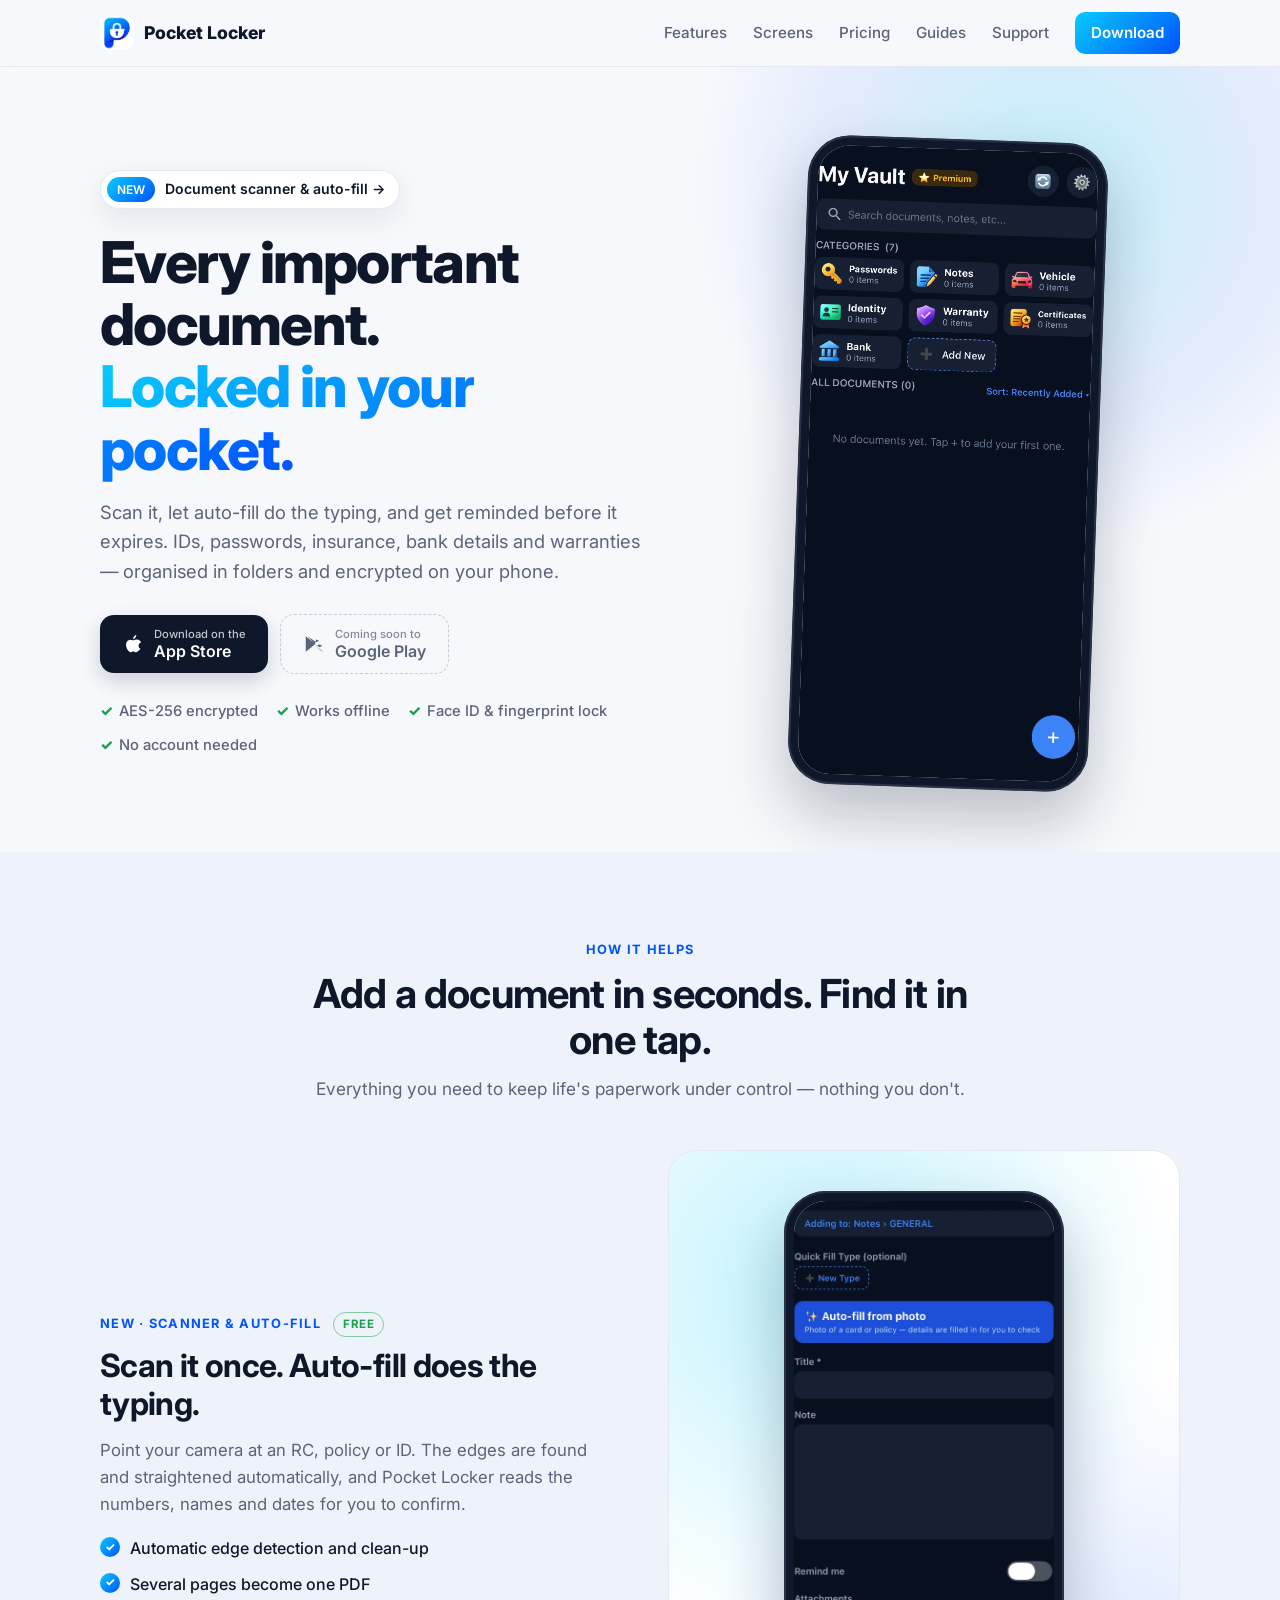
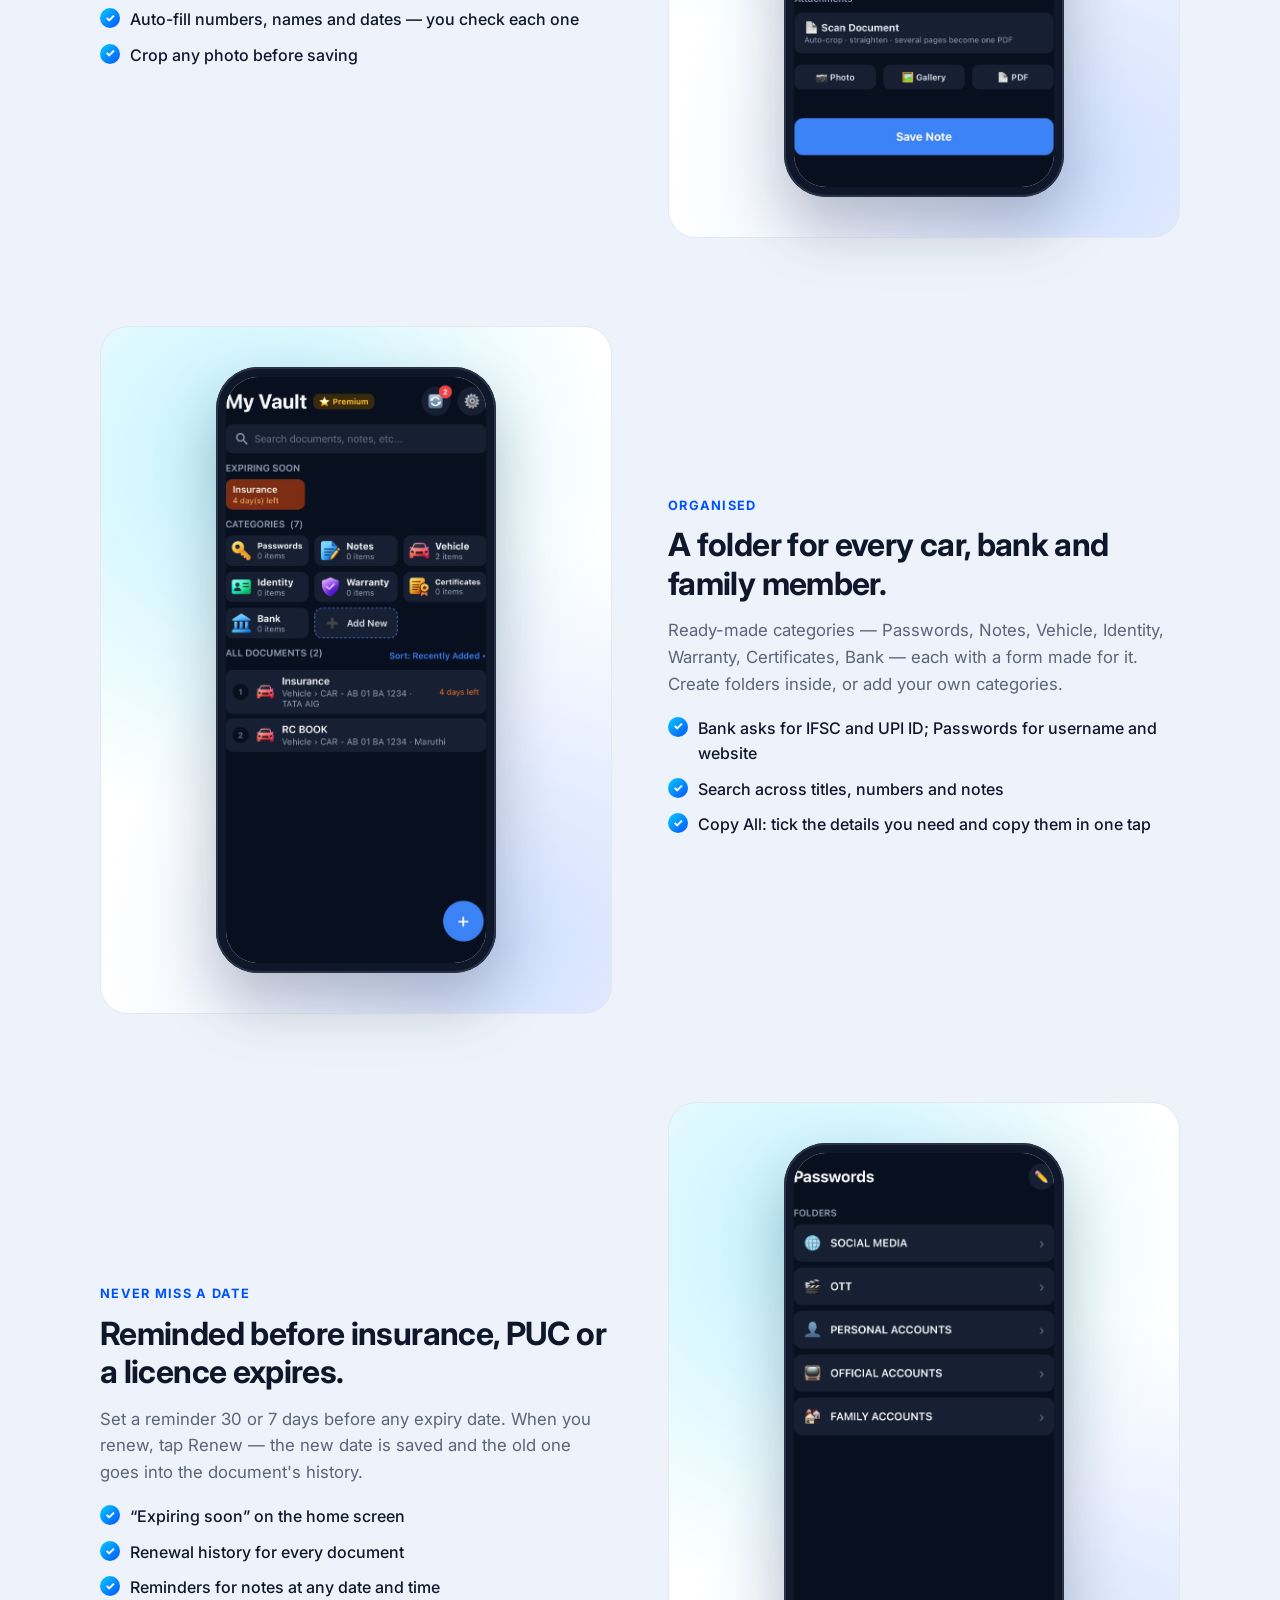
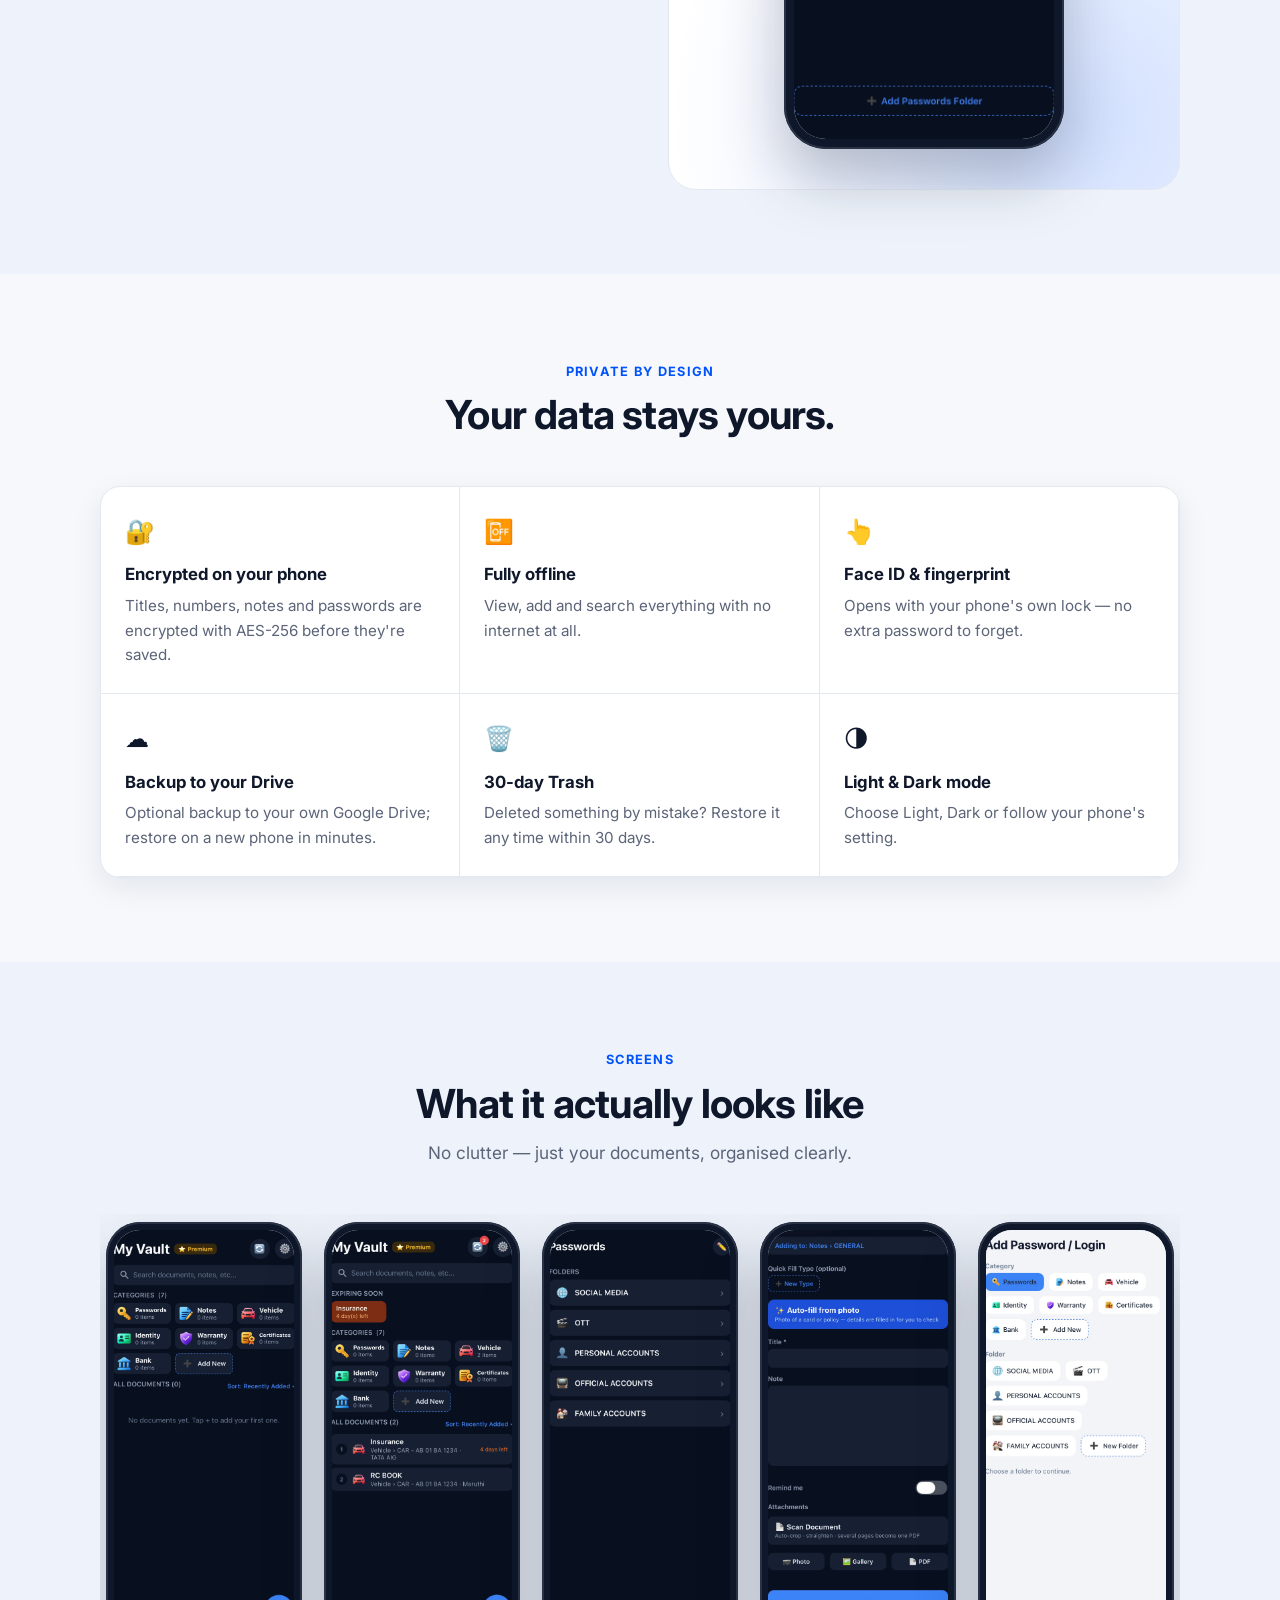
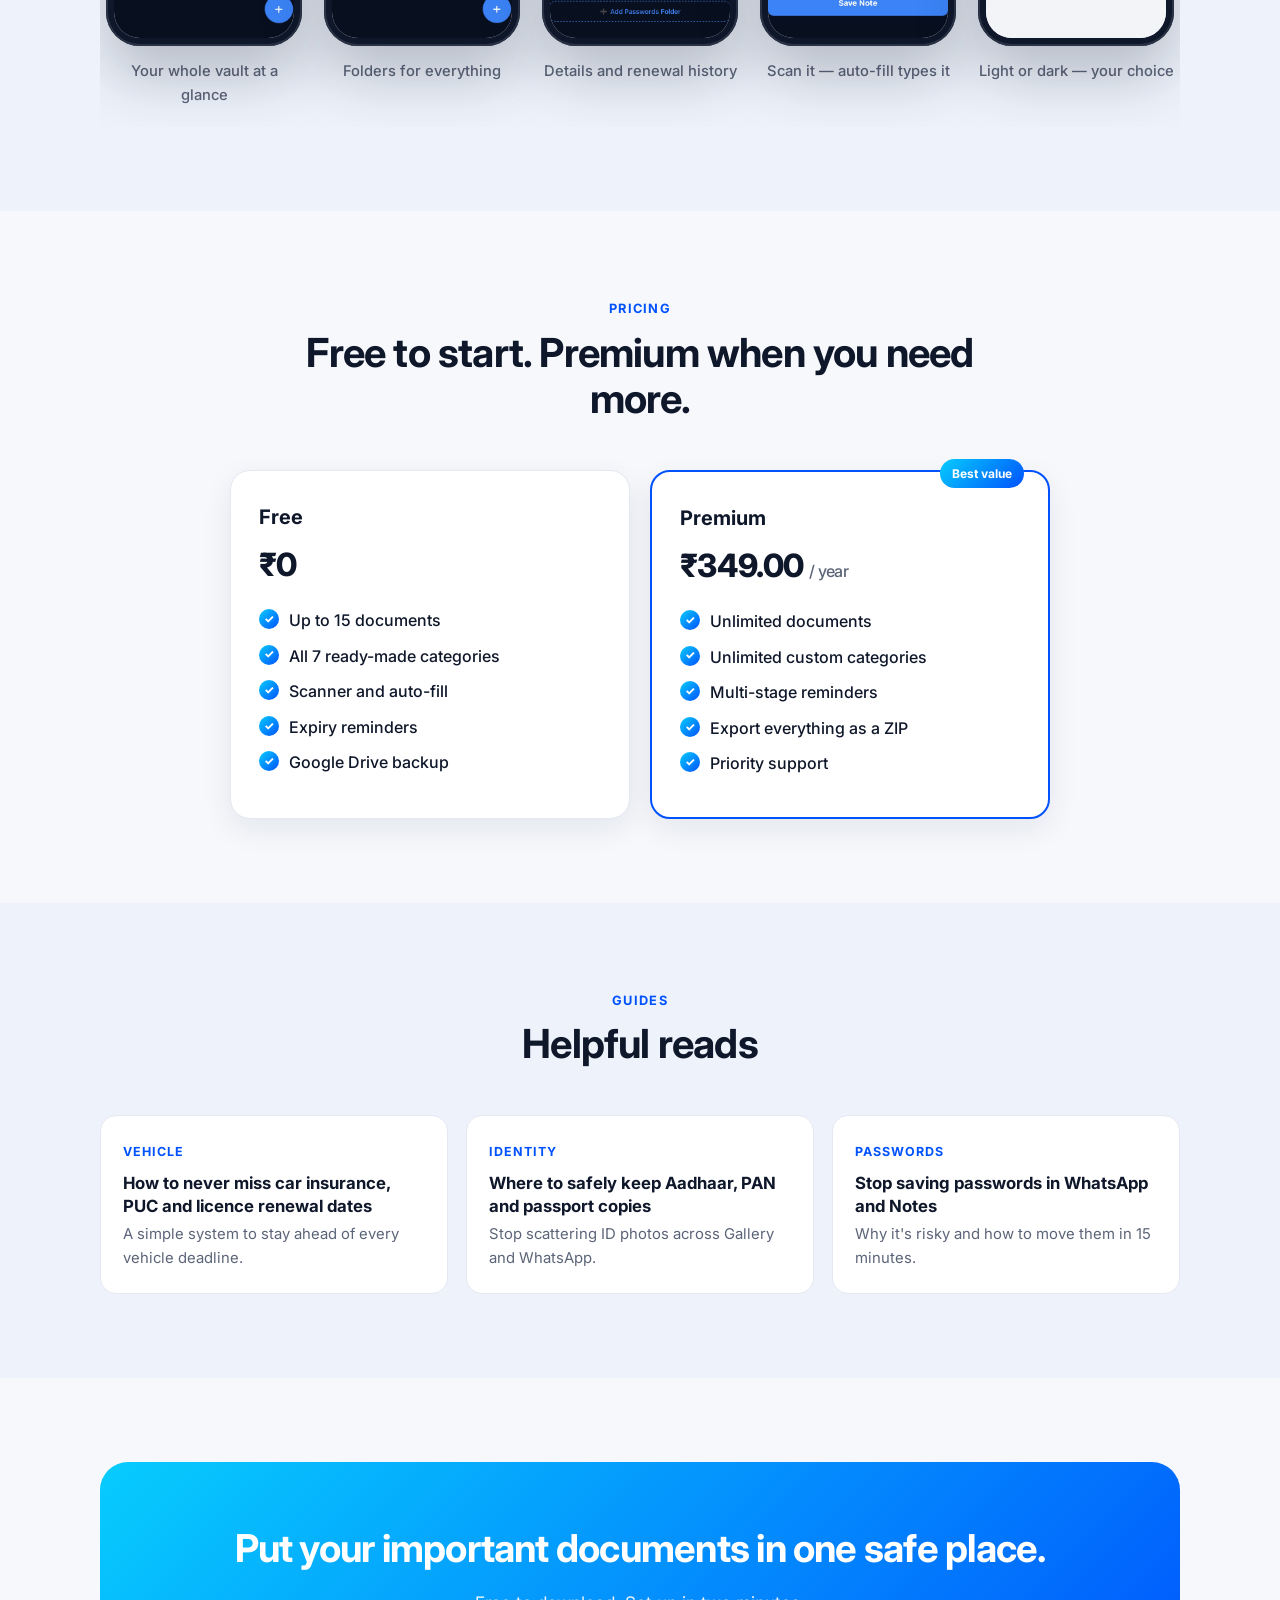
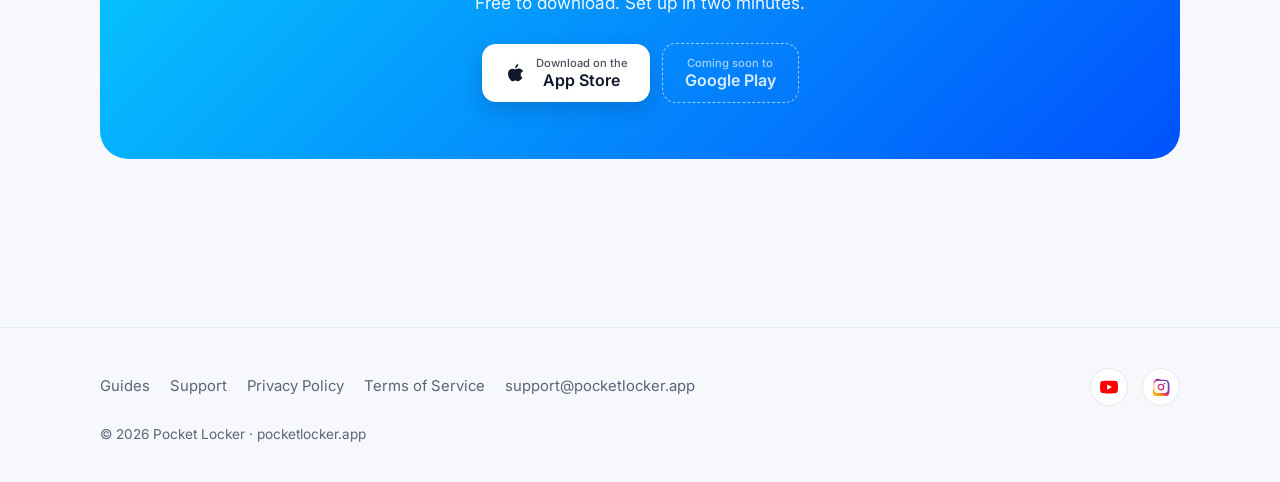
==== commit 9743c235: "Update print statement from 'Hello' to 'Goodbye'" ====
--- a/index.html
+++ b/index.html
@@ -3,138 +3,217 @@
 <head>
 <meta charset="UTF-8">
 <meta name="viewport" content="width=device-width, initial-scale=1.0">
-<title>Pocket Locker — Every important document, locked to you alone</title>
-<meta name="description" content="Scan documents, auto-fill the details, get expiry reminders. Pocket Locker keeps your IDs, passwords, insurance and documents encrypted, offline and organised in folders.">
+<title>Pocket Locker — Your documents, passwords & IDs in one private vault</title>
+<meta name="description" content="Scan documents, auto-fill the details and get reminded before anything expires. Pocket Locker keeps your IDs, passwords, insurance and bank details encrypted, offline and organised in folders.">
 <link rel="canonical" href="https://pocketlocker.app/">
 <meta property="og:type" content="website">
-<meta property="og:title" content="Pocket Locker — Every important document, locked to you alone">
+<meta property="og:title" content="Pocket Locker — Your private document vault">
 <meta property="og:description" content="Scan documents, auto-fill the details, get expiry reminders. Encrypted, offline, organised in folders.">
 <meta property="og:url" content="https://pocketlocker.app/">
 <meta property="og:image" content="https://pocketlocker.app/logo.png">
-<link rel="stylesheet" href="style.css">
+<link rel="icon" href="logo.png">
+<link rel="preconnect" href="https://fonts.googleapis.com">
+<link rel="preconnect" href="https://fonts.gstatic.com" crossorigin>
+<link href="https://fonts.googleapis.com/css2?family=Inter:wght@400;500;600;700;800&display=swap" rel="stylesheet">
 <style>
-  /* Additions only - hero download CTAs and footer social links.
-     Kept self-contained since these are new elements not covered by
-     the existing style.css, rather than guessing at its rules. */
-  .hero-ctas {
-    display: flex;
-    align-items: center;
-    gap: 14px;
-    flex-wrap: wrap;
-    margin-top: 28px;
-  }
-  .store-btn {
-    display: inline-flex;
-    align-items: center;
-    gap: 10px;
-    padding: 12px 22px;
-    border-radius: 12px;
-    text-decoration: none;
-    font-weight: 600;
-    font-size: 0.95rem;
-    line-height: 1;
-    transition: opacity 0.15s ease, transform 0.15s ease;
-  }
-  .store-btn:hover { transform: translateY(-1px); }
-  .store-btn.live {
-    background: #ffffff;
-    color: #0a0a0a;
-  }
-  .store-btn.soon {
-    background: transparent;
-    color: inherit;
-    opacity: 0.55;
-    border: 1px solid currentColor;
+  :root {
+    --bg: #F6F8FC;
+    --bg-alt: #EEF3FB;
+    --card: #FFFFFF;
+    --text: #0F172A;
+    --muted: #5B6478;
+    --border: #E3E8F1;
+    --blue: #0052FD;
+    --cyan: #07CCFD;
+    --grad: linear-gradient(135deg, #07CCFD 0%, #0052FD 100%);
+    --green: #16A34A;
+    --radius: 20px;
+    --shadow: 0 10px 30px rgba(15, 23, 42, 0.08);
+  }
+  * { box-sizing: border-box; }
+  html { scroll-behavior: smooth; }
+  body {
+    margin: 0;
+    font-family: 'Inter', system-ui, -apple-system, 'Segoe UI', Roboto, sans-serif;
+    background: var(--bg);
+    color: var(--text);
+    line-height: 1.6;
+    -webkit-font-smoothing: antialiased;
+  }
+  img { max-width: 100%; display: block; }
+  a { color: var(--blue); }
+  .wrap { max-width: 1120px; margin: 0 auto; padding: 0 20px; }
+
+  /* ---------- Header ---------- */
+  .site-header {
+    position: sticky; top: 0; z-index: 50;
+    background: rgba(246, 248, 252, 0.88);
+    backdrop-filter: saturate(180%) blur(12px);
+    -webkit-backdrop-filter: saturate(180%) blur(12px);
+    border-bottom: 1px solid var(--border);
+  }
+  .site-header .wrap { display: flex; align-items: center; justify-content: space-between; height: 66px; gap: 16px; }
+  .brand { display: flex; align-items: center; gap: 10px; font-weight: 800; font-size: 1.1rem; color: var(--text); text-decoration: none; }
+  .brand img { width: 34px; height: 34px; border-radius: 9px; }
+  .nav { display: flex; align-items: center; gap: 26px; }
+  .nav a { color: var(--muted); text-decoration: none; font-weight: 500; font-size: 0.95rem; }
+  .nav a:hover { color: var(--text); }
+  .nav .nav-cta {
+    color: #fff; background: var(--grad); padding: 9px 16px; border-radius: 10px; font-weight: 600;
+  }
+  .nav .nav-cta:hover { color: #fff; opacity: 0.92; }
+  @media (max-width: 760px) { .nav a:not(.nav-cta) { display: none; } }
+
+  /* ---------- Buttons ---------- */
+  .btn-row { display: flex; flex-wrap: wrap; gap: 12px; align-items: center; }
+  .btn {
+    display: inline-flex; align-items: center; gap: 10px;
+    padding: 14px 22px; border-radius: 14px;
+    font-weight: 600; font-size: 1rem; text-decoration: none; line-height: 1;
+    transition: transform 0.15s ease, box-shadow 0.15s ease;
+  }
+  .btn svg { width: 22px; height: 22px; flex-shrink: 0; }
+  .btn-dark { background: #0F172A; color: #fff; box-shadow: 0 8px 20px rgba(15, 23, 42, 0.18); }
+  .btn-dark:hover { transform: translateY(-2px); }
+  .btn-ghost { background: transparent; color: var(--muted); border: 1.5px dashed #C4CCDA; cursor: default; }
+  .btn small { display: block; font-size: 0.7rem; font-weight: 500; opacity: 0.75; margin-bottom: 3px; }
+  .btn .stack { display: flex; flex-direction: column; }
+
+  /* ---------- Hero ---------- */
+  .hero { position: relative; overflow: hidden; padding: 72px 0 64px; }
+  .hero::before {
+    content: ""; position: absolute; inset: -30% -10% auto auto; width: 720px; height: 720px;
+    background: radial-gradient(circle, rgba(7, 204, 253, 0.22), rgba(0, 82, 253, 0.08) 45%, transparent 70%);
     pointer-events: none;
-    cursor: default;
-  }
-  .store-btn svg { width: 20px; height: 20px; flex-shrink: 0; }
-
-  .footer-social {
-    display: flex;
-    align-items: center;
-    gap: 16px;
-  }
-  .footer-social a {
-    display: inline-flex;
-    align-items: center;
-    justify-content: center;
-    transition: transform 0.15s ease;
-  }
-  .footer-social a:hover { transform: translateY(-2px); }
-  .footer-social svg { width: 20px; height: 20px; }
-
-  .footer-top-row {
-    display: flex;
-    justify-content: space-between;
-    align-items: center;
-    flex-wrap: wrap;
-    gap: 16px;
-    margin-bottom: 14px;
-  }
-
-  /* ---- New in this version: highlight banner + cards ---- */
-  .whats-new-tag {
-    display: inline-flex;
-    align-items: center;
-    gap: 8px;
-    margin-top: 22px;
-    padding: 7px 14px;
-    border-radius: 999px;
-    font-size: 0.85rem;
-    font-weight: 600;
-    text-decoration: none;
-    color: inherit;
-    border: 1px solid rgba(7, 204, 253, 0.45);
-    background: rgba(0, 82, 253, 0.12);
-  }
-  .whats-new-tag .dot {
-    width: 8px; height: 8px; border-radius: 50%;
-    background: linear-gradient(135deg, #07CCFD, #0052FD);
-    box-shadow: 0 0 0 4px rgba(7, 204, 253, 0.2);
-  }
-  .new-badge {
-    display: inline-block;
-    font-size: 0.7rem;
-    font-weight: 800;
-    letter-spacing: 0.08em;
-    padding: 4px 10px;
-    border-radius: 999px;
-    color: #ffffff;
-    background: linear-gradient(135deg, #07CCFD, #0052FD);
-    margin-bottom: 12px;
-  }
-  .new-grid {
-    display: grid;
-    grid-template-columns: repeat(3, 1fr);
-    gap: 16px;
-  }
-  @media (max-width: 900px) { .new-grid { grid-template-columns: repeat(2, 1fr); } }
-  @media (max-width: 560px) { .new-grid { grid-template-columns: 1fr; } }
-  .new-card {
-    position: relative;
-    padding: 24px 22px;
-    border-radius: 18px;
-    border: 1px solid rgba(0, 82, 253, 0.4);
-    background: linear-gradient(160deg, rgba(7, 204, 253, 0.10), rgba(0, 82, 253, 0.06));
-    overflow: hidden;
-  }
-  .new-card .icon {
-    width: 46px; height: 46px;
-    border-radius: 14px;
+  }
+  .hero .wrap { display: grid; grid-template-columns: 1.1fr 0.9fr; gap: 48px; align-items: center; position: relative; }
+  @media (max-width: 900px) { .hero .wrap { grid-template-columns: 1fr; } .hero { padding-top: 48px; } }
+  .new-pill {
+    display: inline-flex; align-items: center; gap: 10px;
+    background: var(--card); border: 1px solid var(--border); border-radius: 999px;
+    padding: 6px 14px 6px 6px; font-size: 0.88rem; font-weight: 600; color: var(--text);
+    text-decoration: none; box-shadow: var(--shadow);
+  }
+  .new-pill span.tag { background: var(--grad); color: #fff; border-radius: 999px; padding: 3px 10px; font-size: 0.75rem; }
+  .hero h1 { font-size: clamp(2.3rem, 5.2vw, 3.6rem); line-height: 1.08; letter-spacing: -0.03em; margin: 22px 0 18px; font-weight: 800; }
+  .hero h1 .grad { background: var(--grad); -webkit-background-clip: text; background-clip: text; color: transparent; }
+  .hero .lede { font-size: 1.15rem; color: var(--muted); max-width: 540px; margin: 0 0 28px; }
+  .trust { display: flex; flex-wrap: wrap; gap: 10px 18px; margin-top: 26px; color: var(--muted); font-size: 0.92rem; font-weight: 500; }
+  .trust span { display: inline-flex; align-items: center; gap: 6px; }
+  .trust span::before { content: "✓"; color: var(--green); font-weight: 800; }
+
+  /* ---------- Phone mockup ---------- */
+  .phone {
+    position: relative; width: 100%; max-width: 280px; margin: 0 auto;
+    aspect-ratio: 1284 / 2778;
+    border-radius: 42px; padding: 10px;
+    background: #0F172A;
+    box-shadow: 0 30px 60px rgba(15, 23, 42, 0.25), inset 0 0 0 2px #2A3345;
+  }
+  .phone img, .phone .ph-fallback {
+    width: 100%; height: 100%; object-fit: cover; object-position: top;
+    border-radius: 32px; background: #E9EEF6;
+  }
+  .phone .ph-fallback { display: none; align-items: center; justify-content: center; color: var(--muted); font-size: 0.85rem; text-align: center; padding: 20px; }
+  .phone.missing img { display: none; }
+  .phone.missing .ph-fallback { display: flex; }
+  .hero .phone { max-width: 300px; transform: rotate(2deg); }
+  @media (max-width: 900px) { .hero .phone { max-width: 230px; } }
+
+  /* ---------- Sections ---------- */
+  section { padding: 84px 0; }
+  .alt { background: var(--bg-alt); }
+  .eyebrow { display: inline-block; font-size: 0.8rem; font-weight: 700; letter-spacing: 0.1em; text-transform: uppercase; color: var(--blue); margin-bottom: 10px; }
+  .section-head { text-align: center; max-width: 680px; margin: 0 auto 48px; }
+  .section-head h2 { font-size: clamp(1.8rem, 3.6vw, 2.5rem); line-height: 1.15; letter-spacing: -0.02em; margin: 0 0 12px; }
+  .section-head p { color: var(--muted); font-size: 1.08rem; margin: 0; }
+
+  /* ---------- Feature rows (text + screenshot) ---------- */
+  .feature-row { display: grid; grid-template-columns: 1fr 1fr; gap: 56px; align-items: center; margin-bottom: 88px; }
+  .feature-row:last-child { margin-bottom: 0; }
+  .feature-row.reverse .text { order: 2; }
+  @media (max-width: 860px) {
+    .feature-row { grid-template-columns: 1fr; gap: 32px; margin-bottom: 64px; }
+    .feature-row.reverse .text { order: 0; }
+  }
+  .feature-row h3 { font-size: clamp(1.5rem, 3vw, 2rem); line-height: 1.2; letter-spacing: -0.02em; margin: 0 0 14px; }
+  .feature-row p { color: var(--muted); font-size: 1.05rem; margin: 0 0 18px; }
+  .ticks { list-style: none; padding: 0; margin: 0; }
+  .ticks li { position: relative; padding-left: 30px; margin: 10px 0; font-weight: 500; }
+  .ticks li::before {
+    content: "✓"; position: absolute; left: 0; top: 1px; width: 20px; height: 20px; border-radius: 50%;
+    background: var(--grad); color: #fff; font-size: 0.72rem; font-weight: 800;
     display: flex; align-items: center; justify-content: center;
-    font-size: 1.4rem;
-    background: linear-gradient(135deg, #07CCFD, #0052FD);
-    margin-bottom: 14px;
-  }
-  .new-card h3 { margin: 0 0 8px; font-size: 1.15rem; }
-  .new-card p { margin: 0; opacity: 0.8; line-height: 1.6; }
-  .new-card .free {
-    position: absolute; top: 16px; right: 16px;
-    font-size: 0.7rem; font-weight: 700; letter-spacing: 0.05em;
-    padding: 3px 9px; border-radius: 999px;
-    border: 1px solid rgba(34, 197, 94, 0.6); color: #22C55E;
-  }
+  }
+  .badge-free { display: inline-block; margin-left: 8px; vertical-align: middle; font-size: 0.72rem; font-weight: 700; color: var(--green); border: 1.5px solid rgba(22, 163, 74, 0.5); border-radius: 999px; padding: 2px 9px; letter-spacing: 0.04em; }
+  .shot-stage {
+    border-radius: 28px; padding: 40px 20px;
+    background: radial-gradient(circle at 30% 20%, rgba(7, 204, 253, 0.25), transparent 55%), radial-gradient(circle at 80% 90%, rgba(0, 82, 253, 0.18), transparent 55%), var(--card);
+    border: 1px solid var(--border);
+  }
+
+  /* ---------- "Also built in" compact list ---------- */
+  .also {
+    display: grid; grid-template-columns: repeat(3, 1fr); gap: 0;
+    background: var(--card); border: 1px solid var(--border); border-radius: var(--radius); box-shadow: var(--shadow); overflow: hidden;
+  }
+  @media (max-width: 860px) { .also { grid-template-columns: 1fr 1fr; } }
+  @media (max-width: 540px) { .also { grid-template-columns: 1fr; } }
+  .also-item { padding: 26px 24px; border-right: 1px solid var(--border); border-bottom: 1px solid var(--border); }
+  .also-item .ic { font-size: 1.5rem; }
+  .also-item h4 { margin: 10px 0 6px; font-size: 1.05rem; }
+  .also-item p { margin: 0; color: var(--muted); font-size: 0.95rem; }
+
+  /* ---------- Gallery ---------- */
+  .gallery { display: flex; gap: 22px; overflow-x: auto; padding: 8px 4px 20px; scroll-snap-type: x mandatory; }
+  .gallery::-webkit-scrollbar { height: 8px; }
+  .gallery::-webkit-scrollbar-thumb { background: #CBD5E1; border-radius: 8px; }
+  .gallery figure { margin: 0; flex: 0 0 196px; scroll-snap-align: start; }
+  .gallery .phone { max-width: 196px; border-radius: 34px; padding: 8px; }
+  .gallery .phone img, .gallery .phone .ph-fallback { border-radius: 26px; }
+  .gallery figcaption { text-align: center; color: var(--muted); font-size: 0.92rem; font-weight: 500; margin-top: 14px; }
+  /* Centre the row when it fits, without cutting off the first phone. */
+  .gallery figure:first-child { margin-left: auto; }
+  .gallery figure:last-child { margin-right: auto; }
+
+  /* ---------- Pricing ---------- */
+  .plans { display: grid; grid-template-columns: 1fr 1fr; gap: 20px; max-width: 820px; margin: 0 auto; }
+  @media (max-width: 700px) { .plans { grid-template-columns: 1fr; } }
+  .plan { background: var(--card); border: 1px solid var(--border); border-radius: var(--radius); padding: 30px 28px; box-shadow: var(--shadow); }
+  .plan.premium { border: 2px solid var(--blue); position: relative; }
+  .plan.premium .ribbon { position: absolute; top: -13px; right: 24px; background: var(--grad); color: #fff; font-size: 0.75rem; font-weight: 700; padding: 5px 12px; border-radius: 999px; }
+  .plan h3 { margin: 0 0 4px; font-size: 1.25rem; }
+  .plan .price { font-size: 2rem; font-weight: 800; letter-spacing: -0.02em; margin: 6px 0 18px; }
+  .plan .price small { font-size: 1rem; font-weight: 500; color: var(--muted); }
+
+  /* ---------- Guides ---------- */
+  .guides { display: grid; grid-template-columns: repeat(3, 1fr); gap: 18px; }
+  @media (max-width: 860px) { .guides { grid-template-columns: 1fr; } }
+  .guide { display: block; background: var(--card); border: 1px solid var(--border); border-radius: 16px; padding: 22px; text-decoration: none; color: var(--text); transition: transform 0.15s ease, border-color 0.15s ease; }
+  .guide:hover { transform: translateY(-3px); border-color: var(--blue); }
+  .guide .k { font-size: 0.78rem; font-weight: 700; color: var(--blue); text-transform: uppercase; letter-spacing: 0.08em; }
+  .guide h4 { margin: 8px 0 6px; font-size: 1.05rem; line-height: 1.35; }
+  .guide p { margin: 0; color: var(--muted); font-size: 0.93rem; }
+
+  /* ---------- Final CTA ---------- */
+  .cta-band { background: var(--grad); color: #fff; border-radius: 28px; padding: 56px 32px; text-align: center; }
+  .cta-band h2 { font-size: clamp(1.7rem, 3.6vw, 2.4rem); margin: 0 0 10px; letter-spacing: -0.02em; }
+  .cta-band p { margin: 0 0 26px; opacity: 0.92; font-size: 1.08rem; }
+  .cta-band .btn-row { justify-content: center; }
+  .cta-band .btn-dark { background: #fff; color: #0F172A; }
+  .cta-band .btn-ghost { color: rgba(255, 255, 255, 0.85); border-color: rgba(255, 255, 255, 0.6); }
+
+  /* ---------- Footer ---------- */
+  footer { padding: 40px 0 36px; border-top: 1px solid var(--border); margin-top: 84px; }
+  footer .wrap { display: flex; flex-wrap: wrap; gap: 18px; align-items: center; justify-content: space-between; }
+  .f-links { display: flex; flex-wrap: wrap; gap: 20px; align-items: center; }
+  .f-links a { color: var(--muted); text-decoration: none; font-size: 0.93rem; }
+  .f-links a:hover { color: var(--text); }
+  .social { display: flex; gap: 14px; }
+  .social a { display: inline-flex; width: 38px; height: 38px; align-items: center; justify-content: center; border-radius: 50%; background: var(--card); border: 1px solid var(--border); transition: transform 0.15s ease; }
+  .social a:hover { transform: translateY(-2px); }
+  .social svg { width: 18px; height: 18px; }
+  .copy { width: 100%; color: var(--muted); font-size: 0.85rem; }
 </style>
 </head>
 <body>
@@ -142,267 +221,267 @@
 <header class="site-header">
   <div class="wrap">
     <a href="https://pocketlocker.app/" class="brand">
-      <img src="logo.png?v=3" alt="Pocket Locker" class="brand-mark-img">
+      <img src="logo.png?v=3" alt="">
       Pocket Locker
     </a>
-    <nav class="nav-links">
-      <a href="#new">What's New</a>
+    <nav class="nav">
       <a href="#features">Features</a>
+      <a href="#screens">Screens</a>
+      <a href="#pricing">Pricing</a>
       <a href="guides/">Guides</a>
-      <a href="privacy.html">Privacy</a>
       <a href="support.html">Support</a>
+      <a class="nav-cta" href="https://apps.apple.com/in/app/pocket-locker-private-vault/id6813628223" target="_blank" rel="noopener">Download</a>
     </nav>
   </div>
 </header>
 
+<main>
+
+<!-- ============ HERO ============ -->
 <section class="hero">
-  <div class="dial-ring">
-    <div class="dial-ticks" id="dialTicks"></div>
-  </div>
-  <div class="wrap">
-    <div class="hero-content">
-      <div class="eyebrow">
-        <span class="mono-tag">AES-256 · ON-DEVICE · OFFLINE</span>
-      </div>
-      <h1>Every important document.<br><span class="accent">Locked to you alone.</span></h1>
-      <p class="lede">
-        Scan it, let auto-fill do the typing, and get reminded before it
-        expires. Passwords, insurance, IDs, bank details, warranties —
-        organised in folders, encrypted on your device, and never uploaded
-        anywhere unless you choose to.
-      </p>
-      <div class="pill-row">
-        <span class="pill">🔑 Passwords</span>
-        <span class="pill">🪪 Identity</span>
-        <span class="pill">🚗 Vehicle</span>
-        <span class="pill">🏦 Bank</span>
-        <span class="pill">🧾 Warranty</span>
-        <span class="pill">🎓 Certificates</span>
-        <span class="pill">📝 Notes</span>
-      </div>
-      <div class="hero-ctas">
-        <a class="store-btn live" href="https://apps.apple.com/in/app/pocket-locker-private-vault/id6813628223" target="_blank" rel="noopener">
+  <div class="wrap">
+    <div>
+      <a class="new-pill" href="#features"><span class="tag">NEW</span> Document scanner &amp; auto-fill →</a>
+      <h1>Every important document.<br><span class="grad">Locked in your pocket.</span></h1>
+      <p class="lede">Scan it, let auto-fill do the typing, and get reminded before it expires. IDs, passwords, insurance, bank details and warranties — organised in folders and encrypted on your phone.</p>
+      <div class="btn-row">
+        <a class="btn btn-dark" href="https://apps.apple.com/in/app/pocket-locker-private-vault/id6813628223" target="_blank" rel="noopener">
           <svg viewBox="0 0 24 24" fill="currentColor"><path d="M17.05 20.28c-.98.95-2.05.8-3.08.35-1.09-.46-2.09-.48-3.24 0-1.44.62-2.2.44-3.06-.35C2.79 15.25 3.51 7.59 9.05 7.31c1.35.07 2.29.74 3.08.8.03-.02 2.1-1.14 4.19-.98 2.31.19 3.98 1.35 4.36 3.28-3.4.99-3.29 5.34-.42 6.98-.95.99-2.16 1.99-3.21 2.89z"/><path d="M12.15 6.85c-.24-2.05 1.5-4.28 3.36-4.85.28 2.09-1.68 4.7-3.36 4.85z"/></svg>
-          Download on the App Store
+          <span class="stack"><small>Download on the</small>App Store</span>
         </a>
-        <span class="store-btn soon" aria-disabled="true">
+        <span class="btn btn-ghost" aria-disabled="true">
           <svg viewBox="0 0 24 24" fill="currentColor"><path d="M3 3.5l10.5 8.5L3 20.5v-17zm11.5 9.5L18 15.5l3-1.5-3-1.5-3.5 1.5zm-1.5-1L5 3.5l9.5 6.5 3-1.5-3-1.5zm0 2l9.5 6.5-3-1.5-6.5-5z"/></svg>
-          Coming soon to Google Play
+          <span class="stack"><small>Coming soon to</small>Google Play</span>
         </span>
       </div>
-      <a class="whats-new-tag" href="#new">
-        <span class="dot"></span>
-        New: Document Scanner, Auto-fill, Light &amp; Dark mode →
+      <div class="trust">
+        <span>AES-256 encrypted</span>
+        <span>Works offline</span>
+        <span>Face ID &amp; fingerprint lock</span>
+        <span>No account needed</span>
+      </div>
+    </div>
+    <div>
+      <div class="phone">
+        <img data-shot="screenshot-1" alt="Pocket Locker home screen with categories">
+        <div class="ph-fallback">screenshot-1</div>
+      </div>
+    </div>
+  </div>
+</section>
+
+<!-- ============ FEATURES ============ -->
+<section id="features" class="alt">
+  <div class="wrap">
+    <div class="section-head">
+      <span class="eyebrow">How it helps</span>
+      <h2>Add a document in seconds. Find it in one tap.</h2>
+      <p>Everything you need to keep life's paperwork under control — nothing you don't.</p>
+    </div>
+
+    <div class="feature-row">
+      <div class="text">
+        <span class="eyebrow">New · Scanner &amp; Auto-fill <span class="badge-free">FREE</span></span>
+        <h3>Scan it once. Auto-fill does the typing.</h3>
+        <p>Point your camera at an RC, policy or ID. The edges are found and straightened automatically, and Pocket Locker reads the numbers, names and dates for you to confirm.</p>
+        <ul class="ticks">
+          <li>Automatic edge detection and clean-up</li>
+          <li>Several pages become one PDF</li>
+          <li>Auto-fill numbers, names and dates — you check each one</li>
+          <li>Crop any photo before saving</li>
+        </ul>
+      </div>
+      <div class="shot-stage">
+        <div class="phone">
+          <img data-shot="screenshot-4" alt="Scanning a document and auto-filling its details" loading="lazy">
+          <div class="ph-fallback">screenshot-4</div>
+        </div>
+      </div>
+    </div>
+
+    <div class="feature-row reverse">
+      <div class="text">
+        <span class="eyebrow">Organised</span>
+        <h3>A folder for every car, bank and family member.</h3>
+        <p>Ready-made categories — Passwords, Notes, Vehicle, Identity, Warranty, Certificates, Bank — each with a form made for it. Create folders inside, or add your own categories.</p>
+        <ul class="ticks">
+          <li>Bank asks for IFSC and UPI ID; Passwords for username and website</li>
+          <li>Search across titles, numbers and notes</li>
+          <li>Copy All: tick the details you need and copy them in one tap</li>
+        </ul>
+      </div>
+      <div class="shot-stage">
+        <div class="phone">
+          <img data-shot="screenshot-2" alt="Folders inside a category" loading="lazy">
+          <div class="ph-fallback">screenshot-2</div>
+        </div>
+      </div>
+    </div>
+
+    <div class="feature-row">
+      <div class="text">
+        <span class="eyebrow">Never miss a date</span>
+        <h3>Reminded before insurance, PUC or a licence expires.</h3>
+        <p>Set a reminder 30 or 7 days before any expiry date. When you renew, tap Renew — the new date is saved and the old one goes into the document's history.</p>
+        <ul class="ticks">
+          <li>“Expiring soon” on the home screen</li>
+          <li>Renewal history for every document</li>
+          <li>Reminders for notes at any date and time</li>
+        </ul>
+      </div>
+      <div class="shot-stage">
+        <div class="phone">
+          <img data-shot="screenshot-3" alt="Document details with renewal history" loading="lazy">
+          <div class="ph-fallback">screenshot-3</div>
+        </div>
+      </div>
+    </div>
+  </div>
+</section>
+
+<!-- ============ ALSO BUILT IN ============ -->
+<section>
+  <div class="wrap">
+    <div class="section-head">
+      <span class="eyebrow">Private by design</span>
+      <h2>Your data stays yours.</h2>
+    </div>
+    <div class="also">
+      <div class="also-item"><div class="ic">🔐</div><h4>Encrypted on your phone</h4><p>Titles, numbers, notes and passwords are encrypted with AES-256 before they're saved.</p></div>
+      <div class="also-item"><div class="ic">📴</div><h4>Fully offline</h4><p>View, add and search everything with no internet at all.</p></div>
+      <div class="also-item"><div class="ic">👆</div><h4>Face ID &amp; fingerprint</h4><p>Opens with your phone's own lock — no extra password to forget.</p></div>
+      <div class="also-item"><div class="ic">☁️</div><h4>Backup to your Drive</h4><p>Optional backup to your own Google Drive; restore on a new phone in minutes.</p></div>
+      <div class="also-item"><div class="ic">🗑️</div><h4>30-day Trash</h4><p>Deleted something by mistake? Restore it any time within 30 days.</p></div>
+      <div class="also-item"><div class="ic">🌗</div><h4>Light &amp; Dark mode</h4><p>Choose Light, Dark or follow your phone's setting.</p></div>
+    </div>
+  </div>
+</section>
+
+<!-- ============ GALLERY ============ -->
+<section id="screens" class="alt">
+  <div class="wrap">
+    <div class="section-head">
+      <span class="eyebrow">Screens</span>
+      <h2>What it actually looks like</h2>
+      <p>No clutter — just your documents, organised clearly.</p>
+    </div>
+    <div class="gallery">
+      <figure><div class="phone"><img data-shot="screenshot-1" alt="Home screen" loading="lazy"><div class="ph-fallback">screenshot-1</div></div><figcaption>Your whole vault at a glance</figcaption></figure>
+      <figure><div class="phone"><img data-shot="screenshot-2" alt="Folders in a category" loading="lazy"><div class="ph-fallback">screenshot-2</div></div><figcaption>Folders for everything</figcaption></figure>
+      <figure><div class="phone"><img data-shot="screenshot-3" alt="Document details" loading="lazy"><div class="ph-fallback">screenshot-3</div></div><figcaption>Details and renewal history</figcaption></figure>
+      <figure><div class="phone"><img data-shot="screenshot-4" alt="Scan and auto-fill" loading="lazy"><div class="ph-fallback">screenshot-4</div></div><figcaption>Scan it — auto-fill types it</figcaption></figure>
+      <figure><div class="phone"><img data-shot="screenshot-5" alt="Light mode" loading="lazy"><div class="ph-fallback">screenshot-5</div></div><figcaption>Light or dark — your choice</figcaption></figure>
+    </div>
+  </div>
+</section>
+
+<!-- ============ PRICING ============ -->
+<section id="pricing">
+  <div class="wrap">
+    <div class="section-head">
+      <span class="eyebrow">Pricing</span>
+      <h2>Free to start. Premium when you need more.</h2>
+    </div>
+    <div class="plans">
+      <div class="plan">
+        <h3>Free</h3>
+        <div class="price">₹0</div>
+        <ul class="ticks">
+          <li>Up to 15 documents</li>
+          <li>All 7 ready-made categories</li>
+          <li>Scanner and auto-fill</li>
+          <li>Expiry reminders</li>
+          <li>Google Drive backup</li>
+        </ul>
+      </div>
+      <div class="plan premium">
+        <span class="ribbon">Best value</span>
+        <h3>Premium</h3>
+        <div class="price">₹349.00 <small>/ year</small></div>
+        <ul class="ticks">
+          <li>Unlimited documents</li>
+          <li>Unlimited custom categories</li>
+          <li>Multi-stage reminders</li>
+          <li>Export everything as a ZIP</li>
+          <li>Priority support</li>
+        </ul>
+      </div>
+    </div>
+  </div>
+</section>
+
+<!-- ============ GUIDES ============ -->
+<section class="alt">
+  <div class="wrap">
+    <div class="section-head">
+      <span class="eyebrow">Guides</span>
+      <h2>Helpful reads</h2>
+    </div>
+    <div class="guides">
+      <a class="guide" href="guides/never-miss-vehicle-insurance-puc-renewal.html"><span class="k">Vehicle</span><h4>How to never miss car insurance, PUC and licence renewal dates</h4><p>A simple system to stay ahead of every vehicle deadline.</p></a>
+      <a class="guide" href="guides/store-aadhaar-pan-passport-safely-on-phone.html"><span class="k">Identity</span><h4>Where to safely keep Aadhaar, PAN and passport copies</h4><p>Stop scattering ID photos across Gallery and WhatsApp.</p></a>
+      <a class="guide" href="guides/stop-saving-passwords-in-whatsapp-notes.html"><span class="k">Passwords</span><h4>Stop saving passwords in WhatsApp and Notes</h4><p>Why it's risky and how to move them in 15 minutes.</p></a>
+    </div>
+  </div>
+</section>
+
+<!-- ============ FINAL CTA ============ -->
+<section>
+  <div class="wrap">
+    <div class="cta-band">
+      <h2>Put your important documents in one safe place.</h2>
+      <p>Free to download. Set up in two minutes.</p>
+      <div class="btn-row">
+        <a class="btn btn-dark" href="https://apps.apple.com/in/app/pocket-locker-private-vault/id6813628223" target="_blank" rel="noopener">
+          <svg viewBox="0 0 24 24" fill="currentColor"><path d="M17.05 20.28c-.98.95-2.05.8-3.08.35-1.09-.46-2.09-.48-3.24 0-1.44.62-2.2.44-3.06-.35C2.79 15.25 3.51 7.59 9.05 7.31c1.35.07 2.29.74 3.08.8.03-.02 2.1-1.14 4.19-.98 2.31.19 3.98 1.35 4.36 3.28-3.4.99-3.29 5.34-.42 6.98-.95.99-2.16 1.99-3.21 2.89z"/><path d="M12.15 6.85c-.24-2.05 1.5-4.28 3.36-4.85.28 2.09-1.68 4.7-3.36 4.85z"/></svg>
+          <span class="stack"><small>Download on the</small>App Store</span>
+        </a>
+        <span class="btn btn-ghost" aria-disabled="true"><span class="stack"><small>Coming soon to</small>Google Play</span></span>
+      </div>
+    </div>
+  </div>
+</section>
+
+</main>
+
+<footer>
+  <div class="wrap">
+    <div class="f-links">
+      <a href="guides/">Guides</a>
+      <a href="support.html">Support</a>
+      <a href="privacy.html">Privacy Policy</a>
+      <a href="terms.html">Terms of Service</a>
+      <a href="mailto:support@pocketlocker.app">support@pocketlocker.app</a>
+    </div>
+    <div class="social">
+      <a href="https://youtube.com/@pocketlocker.youtube?si=JyzRX407AsGNeEEu" target="_blank" rel="noopener" aria-label="Pocket Locker on YouTube">
+        <svg viewBox="0 0 24 24" fill="#FF0000"><path d="M23.5 6.2a3 3 0 00-2.1-2.1C19.4 3.5 12 3.5 12 3.5s-7.4 0-9.4.6A3 3 0 00.5 6.2 31 31 0 000 12a31 31 0 00.5 5.8 3 3 0 002.1 2.1c2 .6 9.4.6 9.4.6s7.4 0 9.4-.6a3 3 0 002.1-2.1A31 31 0 0024 12a31 31 0 00-.5-5.8zM9.6 15.5v-7l6.3 3.5-6.3 3.5z"/></svg>
       </a>
-    </div>
-  </div>
-</section>
-
-<section class="section" id="new">
-  <div class="wrap">
-    <div class="section-head">
-      <span class="new-badge">NEW IN VERSION 1.0.2</span>
-      <h2>Less typing. Less searching. More done.</h2>
-      <p>The biggest update yet — adding a document now takes seconds.</p>
-    </div>
-    <div class="new-grid">
-      <div class="new-card">
-        <span class="free">FREE</span>
-        <div class="icon">📄</div>
-        <h3>Document Scanner</h3>
-        <p>Point your camera at any document — the edges are found automatically, the page is straightened and cleaned, and several pages become one neat PDF.</p>
-      </div>
-      <div class="new-card">
-        <span class="free">FREE</span>
-        <div class="icon">✨</div>
-        <h3>Auto-fill from a photo</h3>
-        <p>Snap your RC, policy or ID and Pocket Locker reads the numbers, names and dates. You check each one, then tap Fill.</p>
-      </div>
-      <div class="new-card">
-        <div class="icon">🌗</div>
-        <h3>Light &amp; Dark mode</h3>
-        <p>Pick Light, Dark, or follow your phone's setting — with a fresh new look and new category icons.</p>
-      </div>
-      <div class="new-card">
-        <div class="icon">📁</div>
-        <h3>Folders for everything</h3>
-        <p>One folder per car, bank or family member. Choose the category, then the folder — everything stays exactly where you expect it.</p>
-      </div>
-      <div class="new-card">
-        <div class="icon">📋</div>
-        <h3>Copy All in one tap</h3>
-        <p>Tick the details you need — account number, IFSC, policy number — and copy them together, labels included, ready to paste.</p>
-      </div>
-      <div class="new-card">
-        <div class="icon">✂️</div>
-        <h3>Crop before saving</h3>
-        <p>Trim any photo down to just the document, so the table, the floor and your fingers stay out of it.</p>
-      </div>
-    </div>
-  </div>
-</section>
-
-<section class="section" id="screenshots">
-  <div class="wrap">
-    <div class="section-head">
-      <h2>What it actually looks like</h2>
-      <p>No fluff, no gimmicks — just your documents, organised clearly.</p>
-    </div>
-    <div class="screenshots-scroll">
-
-      <div>
-        <div class="phone-frame">
-          <div class="phone-notch"></div>
-          <div class="phone-screen phone-screen-real">
-            <img src="screenshot-1.jpeg" alt="Pocket Locker home screen with categories" class="phone-screenshot" loading="lazy">
-          </div>
-        </div>
-        <p class="phone-caption">Your whole vault, at a glance</p>
-      </div>
-
-      <div>
-        <div class="phone-frame">
-          <div class="phone-notch"></div>
-          <div class="phone-screen phone-screen-real">
-            <img src="screenshot-2.jpeg" alt="Folders inside a category" class="phone-screenshot" loading="lazy">
-          </div>
-        </div>
-        <p class="phone-caption">Folders for every car, bank and family member</p>
-      </div>
-
-      <div>
-        <div class="phone-frame">
-          <div class="phone-notch"></div>
-          <div class="phone-screen phone-screen-real">
-            <img src="screenshot-3.jpeg" alt="Document detail with renewal history" class="phone-screenshot" loading="lazy">
-          </div>
-        </div>
-        <p class="phone-caption">Every detail, renewal history, and the document itself</p>
-      </div>
-
-      <div>
-        <div class="phone-frame">
-          <div class="phone-notch"></div>
-          <div class="phone-screen phone-screen-real">
-            <img src="screenshot-4.jpeg" alt="Scanning a document and auto-filling its details" class="phone-screenshot" loading="lazy">
-          </div>
-        </div>
-        <p class="phone-caption">Scan it — auto-fill does the typing</p>
-      </div>
-
-      <div>
-        <div class="phone-frame">
-          <div class="phone-notch"></div>
-          <div class="phone-screen phone-screen-real">
-            <img src="screenshot-5.jpeg" alt="Pocket Locker in light mode" class="phone-screenshot" loading="lazy">
-          </div>
-        </div>
-        <p class="phone-caption">Light or dark — your choice</p>
-      </div>
-
-    </div>
-  </div>
-</section>
-
-<section class="section" id="features">
-  <div class="wrap">
-    <div class="section-head">
-      <h2>Everything you'd want from a vault, nothing you wouldn't</h2>
-      <p>Keep your data secure and access it easily through Pocket Locker, anytime — even with no internet at all.</p>
-    </div>
-    <div class="feature-grid">
-      <div class="feature-card">
-        <span class="num">01</span>
-        <h3>Every piece of data, encrypted</h3>
-        <p>Titles, notes, account numbers, and passwords are individually encrypted with AES-256 before they're ever saved — not just locked behind a password screen.</p>
-      </div>
-      <div class="feature-card">
-        <span class="num">02</span>
-        <h3>Locked behind your device itself</h3>
-        <p>Face ID, fingerprint, or your phone's own screen lock — there's no separate app password to create or forget. Passwords stay hidden until you tap to show them.</p>
-      </div>
-      <div class="feature-card">
-        <span class="num">03</span>
-        <h3>Fully offline — no internet required</h3>
-        <p>Every document, password, and photo is stored and readable entirely on your device. You don't need a connection to view, add, or search anything.</p>
-      </div>
-      <div class="feature-card">
-        <span class="num">04</span>
-        <h3>Restore everything, on any phone</h3>
-        <p>Back up your categories, documents, and every photo or PDF to your own Google Drive — then restore all of it on a new phone in minutes, ready to use offline again immediately.</p>
-      </div>
-      <div class="feature-card">
-        <span class="num">05</span>
-        <h3>Reminders that don't let you forget</h3>
-        <p>Get reminded before insurance, PUC, licences or warranties expire, renew with one tap, and keep a full history of every past renewal alongside the current details.</p>
-      </div>
-      <div class="feature-card">
-        <span class="num">06</span>
-        <h3>Deleted by mistake? Still recoverable</h3>
-        <p>Anything you delete sits safely in Trash for 30 days before it's gone for good — plenty of time to undo an accidental delete.</p>
-      </div>
-      <div class="feature-card">
-        <span class="num">07</span>
-        <h3>Forms made for each category</h3>
-        <p>Bank asks for IFSC and UPI ID, Passwords for username and website, Notes stay simple — and you can rename any field to suit your document.</p>
-      </div>
-      <div class="feature-card">
-        <span class="num">08</span>
-        <h3>As many categories as you need</h3>
-        <p>Start with ready-made categories, then add your own and customise them however makes sense to you — for genuinely easy access, not a rigid structure.</p>
-      </div>
-      <div class="feature-card">
-        <span class="num">09</span>
-        <h3>View or download, whenever you want</h3>
-        <p>Every document and photo stays viewable in the app anytime — and Premium lets you export your data as a downloadable copy whenever you need one.</p>
-      </div>
-    </div>
-  </div>
-</section>
-
-<footer class="site-footer" id="contact">
-  <div class="wrap">
-    <div class="footer-top-row">
-      <div class="footer-links">
-        <a href="guides/">Guides</a>
-        <a href="privacy.html">Privacy Policy</a>
-        <a href="terms.html">Terms of Service</a>
-        <span class="footer-email">support@pocketlocker.app</span>
-      </div>
-      <div class="footer-social">
-        <a href="https://youtube.com/@pocketlocker.youtube?si=JyzRX407AsGNeEEu" target="_blank" rel="noopener" aria-label="Pocket Locker on YouTube">
-          <svg viewBox="0 0 24 24" fill="#FF0000"><path d="M23.5 6.2a3 3 0 00-2.1-2.1C19.4 3.5 12 3.5 12 3.5s-7.4 0-9.4.6A3 3 0 00.5 6.2 31 31 0 000 12a31 31 0 00.5 5.8 3 3 0 002.1 2.1c2 .6 9.4.6 9.4.6s7.4 0 9.4-.6a3 3 0 002.1-2.1A31 31 0 0024 12a31 31 0 00-.5-5.8zM9.6 15.5v-7l6.3 3.5-6.3 3.5z"/></svg>
-        </a>
-        <a href="https://www.instagram.com/pocketlocker.app?stkn=MXhqNndvbXBwd2o4dw==" target="_blank" rel="noopener" aria-label="Pocket Locker on Instagram">
-          <svg viewBox="0 0 24 24">
-            <defs>
-              <linearGradient id="igGradient" x1="0%" y1="100%" x2="100%" y2="0%">
-                <stop offset="0%" stop-color="#FEE411"/>
-                <stop offset="15%" stop-color="#FEDA77"/>
-                <stop offset="30%" stop-color="#F58529"/>
-                <stop offset="50%" stop-color="#DD2A7B"/>
-                <stop offset="70%" stop-color="#8134AF"/>
-                <stop offset="100%" stop-color="#515BD4"/>
-              </linearGradient>
-            </defs>
-            <path fill="url(#igGradient)" d="M12 2.2c3.2 0 3.6 0 4.9.07 1.2.06 2 .25 2.7.53.7.28 1.3.66 1.9 1.24.6.6.96 1.2 1.24 1.9.28.7.47 1.5.53 2.7.06 1.3.07 1.7.07 4.9s0 3.6-.07 4.9c-.06 1.2-.25 2-.53 2.7a5.4 5.4 0 01-1.24 1.9c-.6.6-1.2.96-1.9 1.24-.7.28-1.5.47-2.7.53-1.3.06-1.7.07-4.9.07s-3.6 0-4.9-.07c-1.2-.06-2-.25-2.7-.53a5.4 5.4 0 01-1.9-1.24 5.4 5.4 0 01-1.24-1.9c-.28-.7-.47-1.5-.53-2.7C2.21 15.6 2.2 15.2 2.2 12s0-3.6.07-4.9c.06-1.2.25-2 .53-2.7.28-.7.66-1.3 1.24-1.9A5.4 5.4 0 015.9 1.3c.7-.28 1.5-.47 2.7-.53C9.9 2.21 10.3 2.2 12 2.2zm0 1.8c-3.15 0-3.52 0-4.76.07-1 .04-1.5.2-1.86.34a3.3 3.3 0 00-1.2.78 3.3 3.3 0 00-.78 1.2c-.14.36-.3.85-.34 1.86C3 9.28 3 9.65 3 12s0 2.72.06 3.75c.04 1 .2 1.5.34 1.86.16.44.4.8.78 1.2.36.36.72.6 1.2.78.36.14.85.3 1.86.34 1.24.06 1.6.07 4.76.07s3.52 0 4.76-.07c1-.04 1.5-.2 1.86-.34.44-.16.8-.4 1.2-.78.36-.36.6-.72.78-1.2.14-.36.3-.85.34-1.86.06-1.03.06-1.4.06-3.75s0-2.72-.06-3.75c-.04-1-.2-1.5-.34-1.86a3.3 3.3 0 00-.78-1.2 3.3 3.3 0 00-1.2-.78c-.36-.14-.85-.3-1.86-.34C15.52 4 15.15 4 12 4zm0 3.5a4.5 4.5 0 110 9 4.5 4.5 0 010-9zm0 1.8a2.7 2.7 0 100 5.4 2.7 2.7 0 000-5.4zm5.7-2a1.05 1.05 0 11-2.1 0 1.05 1.05 0 012.1 0z"/>
-          </svg>
-        </a>
-      </div>
-    </div>
-    <span class="copyright">© <span id="year"></span> Pocket Locker · pocketlocker.app</span>
+      <a href="https://www.instagram.com/pocketlocker.app?stkn=MXhqNndvbXBwd2o4dw==" target="_blank" rel="noopener" aria-label="Pocket Locker on Instagram">
+        <svg viewBox="0 0 24 24"><defs><linearGradient id="igGradient" x1="0%" y1="100%" x2="100%" y2="0%"><stop offset="0%" stop-color="#FEE411"/><stop offset="30%" stop-color="#F58529"/><stop offset="50%" stop-color="#DD2A7B"/><stop offset="70%" stop-color="#8134AF"/><stop offset="100%" stop-color="#515BD4"/></linearGradient></defs><path fill="url(#igGradient)" d="M12 2.2c3.2 0 3.6 0 4.9.07 1.2.06 2 .25 2.7.53.7.28 1.3.66 1.9 1.24.6.6.96 1.2 1.24 1.9.28.7.47 1.5.53 2.7.06 1.3.07 1.7.07 4.9s0 3.6-.07 4.9c-.06 1.2-.25 2-.53 2.7a5.4 5.4 0 01-1.24 1.9c-.6.6-1.2.96-1.9 1.24-.7.28-1.5.47-2.7.53-1.3.06-1.7.07-4.9.07s-3.6 0-4.9-.07c-1.2-.06-2-.25-2.7-.53a5.4 5.4 0 01-1.9-1.24 5.4 5.4 0 01-1.24-1.9c-.28-.7-.47-1.5-.53-2.7C2.21 15.6 2.2 15.2 2.2 12s0-3.6.07-4.9c.06-1.2.25-2 .53-2.7.28-.7.66-1.3 1.24-1.9A5.4 5.4 0 015.9 1.3c.7-.28 1.5-.47 2.7-.53C9.9 2.21 10.3 2.2 12 2.2zm0 1.8c-3.15 0-3.52 0-4.76.07-1 .04-1.5.2-1.86.34a3.3 3.3 0 00-1.2.78 3.3 3.3 0 00-.78 1.2c-.14.36-.3.85-.34 1.86C3 9.28 3 9.65 3 12s0 2.72.06 3.75c.04 1 .2 1.5.34 1.86.16.44.4.8.78 1.2.36.36.72.6 1.2.78.36.14.85.3 1.86.34 1.24.06 1.6.07 4.76.07s3.52 0 4.76-.07c1-.04 1.5-.2 1.86-.34.44-.16.8-.4 1.2-.78.36-.36.6-.72.78-1.2.14-.36.3-.85.34-1.86.06-1.03.06-1.4.06-3.75s0-2.72-.06-3.75c-.04-1-.2-1.5-.34-1.86a3.3 3.3 0 00-.78-1.2 3.3 3.3 0 00-1.2-.78c-.36-.14-.85-.3-1.86-.34C15.52 4 15.15 4 12 4zm0 3.5a4.5 4.5 0 110 9 4.5 4.5 0 010-9zm0 1.8a2.7 2.7 0 100 5.4 2.7 2.7 0 000-5.4zm5.7-2a1.05 1.05 0 11-2.1 0 1.05 1.05 0 012.1 0z"/></svg>
+      </a>
+    </div>
+    <div class="copy">© <span id="year"></span> Pocket Locker · pocketlocker.app</div>
   </div>
 </footer>
 
 <script>
   document.getElementById('year').textContent = new Date().getFullYear();
-  // Draw the vault-dial tick marks around the signature ring.
-  const ticks = document.getElementById('dialTicks');
-  for (let i = 0; i < 24; i++) {
-    const tick = document.createElement('span');
-    tick.style.transform = `rotate(${i * 15}deg)`;
-    ticks.appendChild(tick);
-  }
+
+  // Screenshots: works whether the uploaded file is .jpeg, .jpg or .png
+  // (in any letter case) - GitHub Pages treats "x.PNG" and "x.png" as
+  // different files. Tries each in turn; shows a placeholder if none exist.
+  const EXTS = ['jpeg', 'png', 'jpg', 'PNG', 'JPG', 'JPEG', 'webp'];
+  document.querySelectorAll('img[data-shot]').forEach((img) => {
+    let i = 0;
+    const base = img.dataset.shot;
+    const tryNext = () => {
+      if (i >= EXTS.length) { img.closest('.phone').classList.add('missing'); return; }
+      img.src = base + '.' + EXTS[i++];
+    };
+    img.addEventListener('error', tryNext);
+    tryNext();
+  });
 </script>
 
 </body>
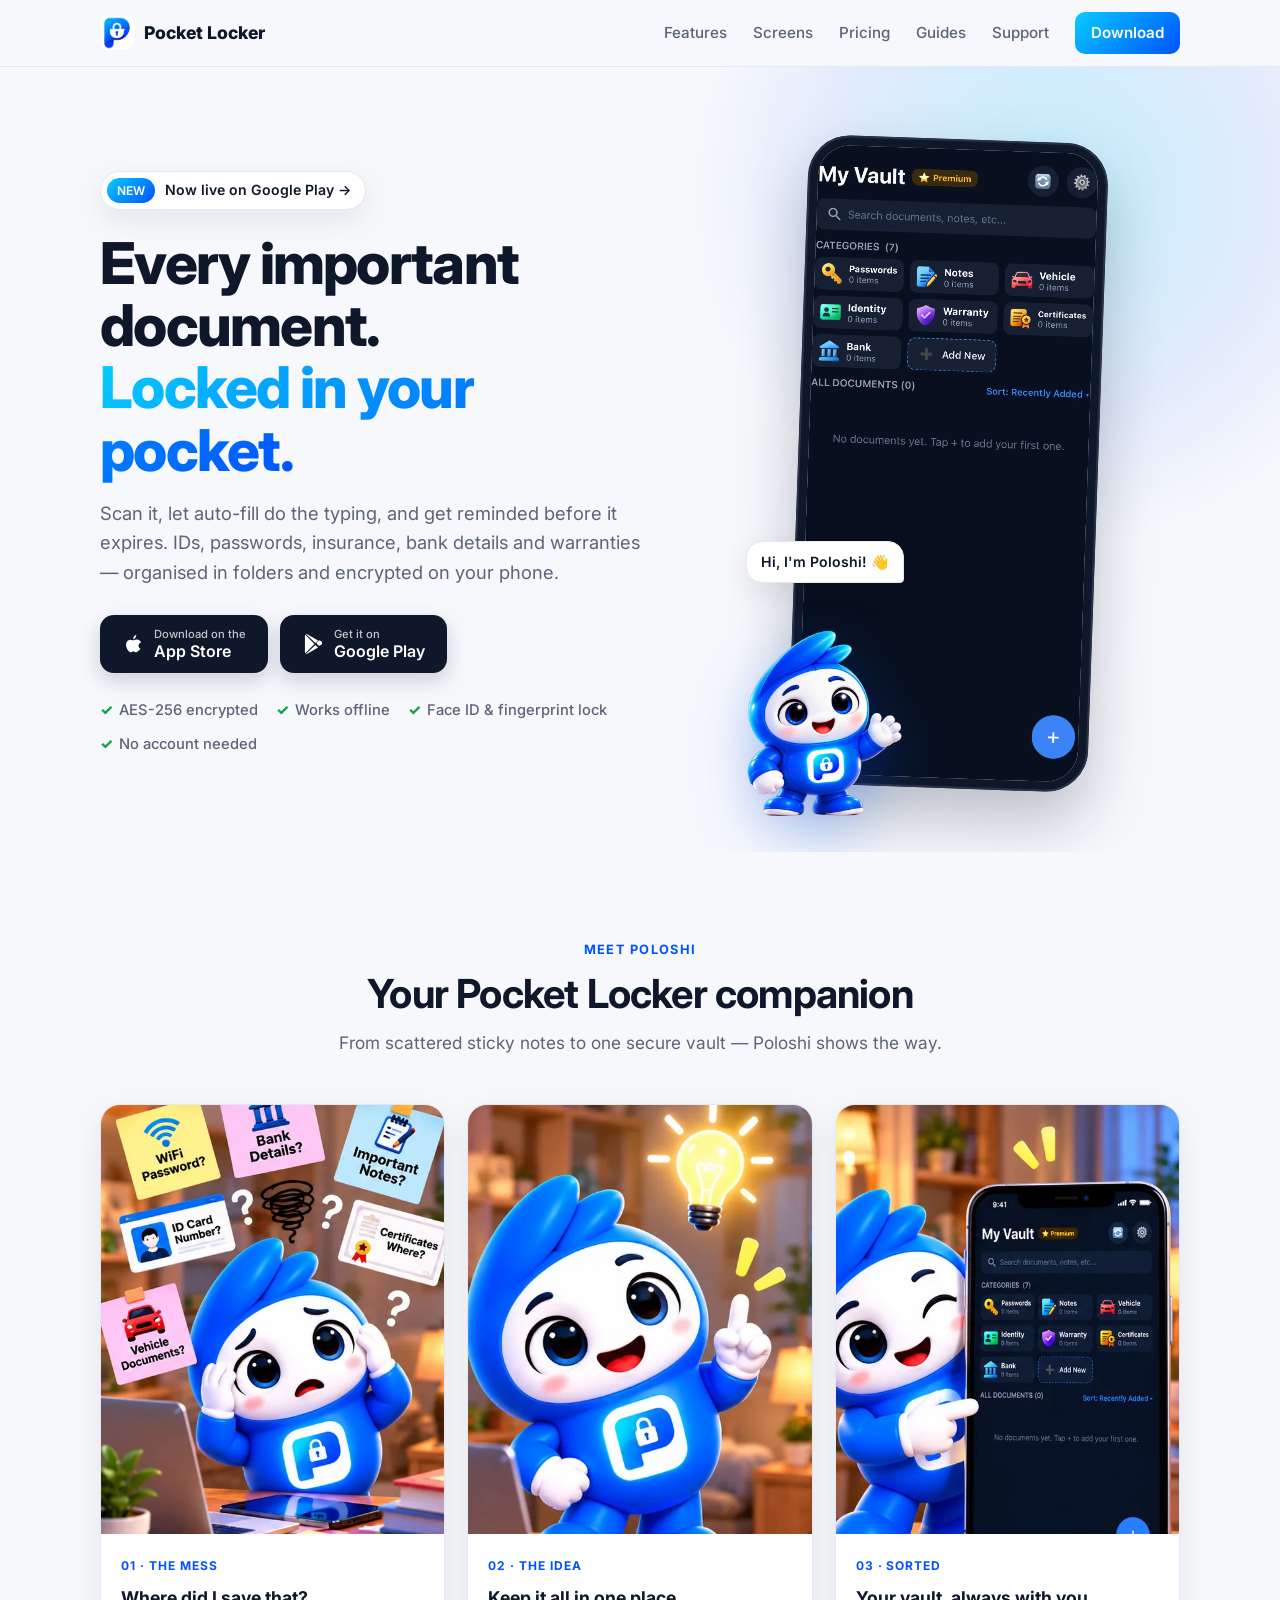
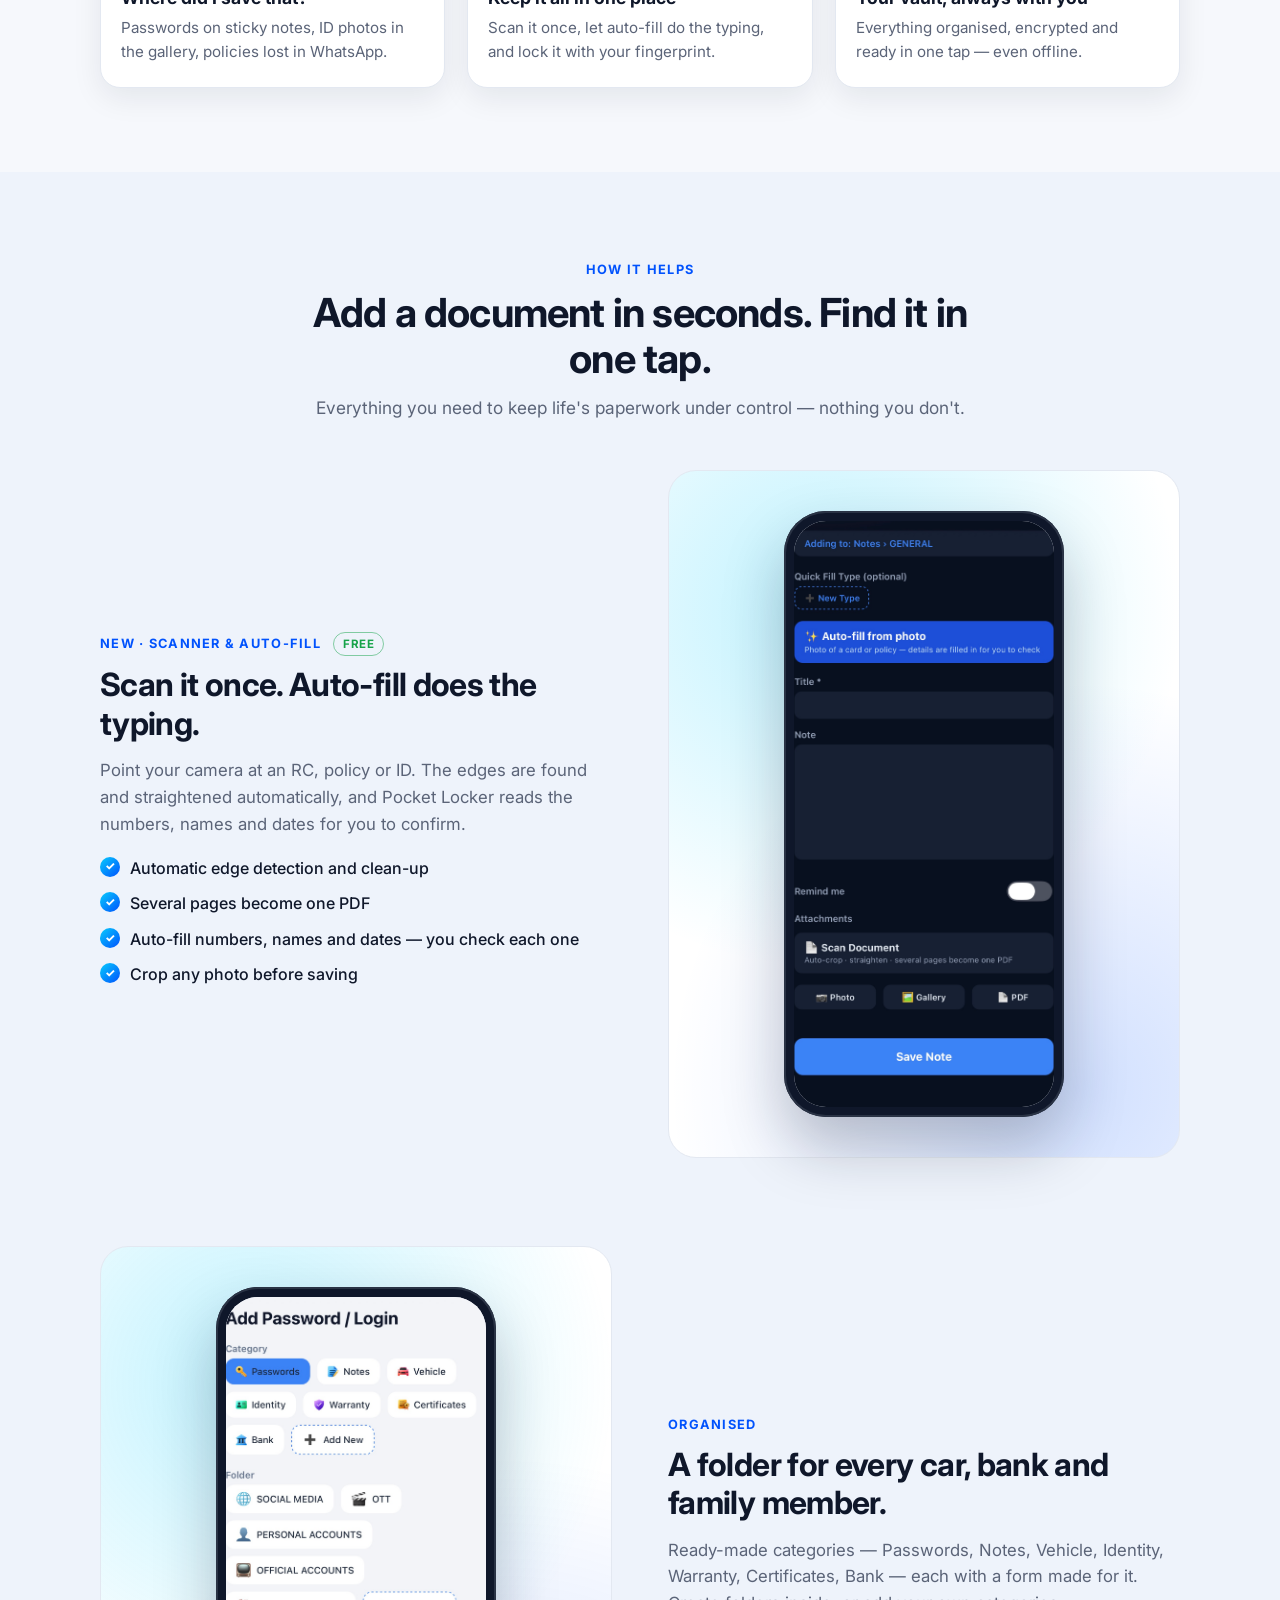
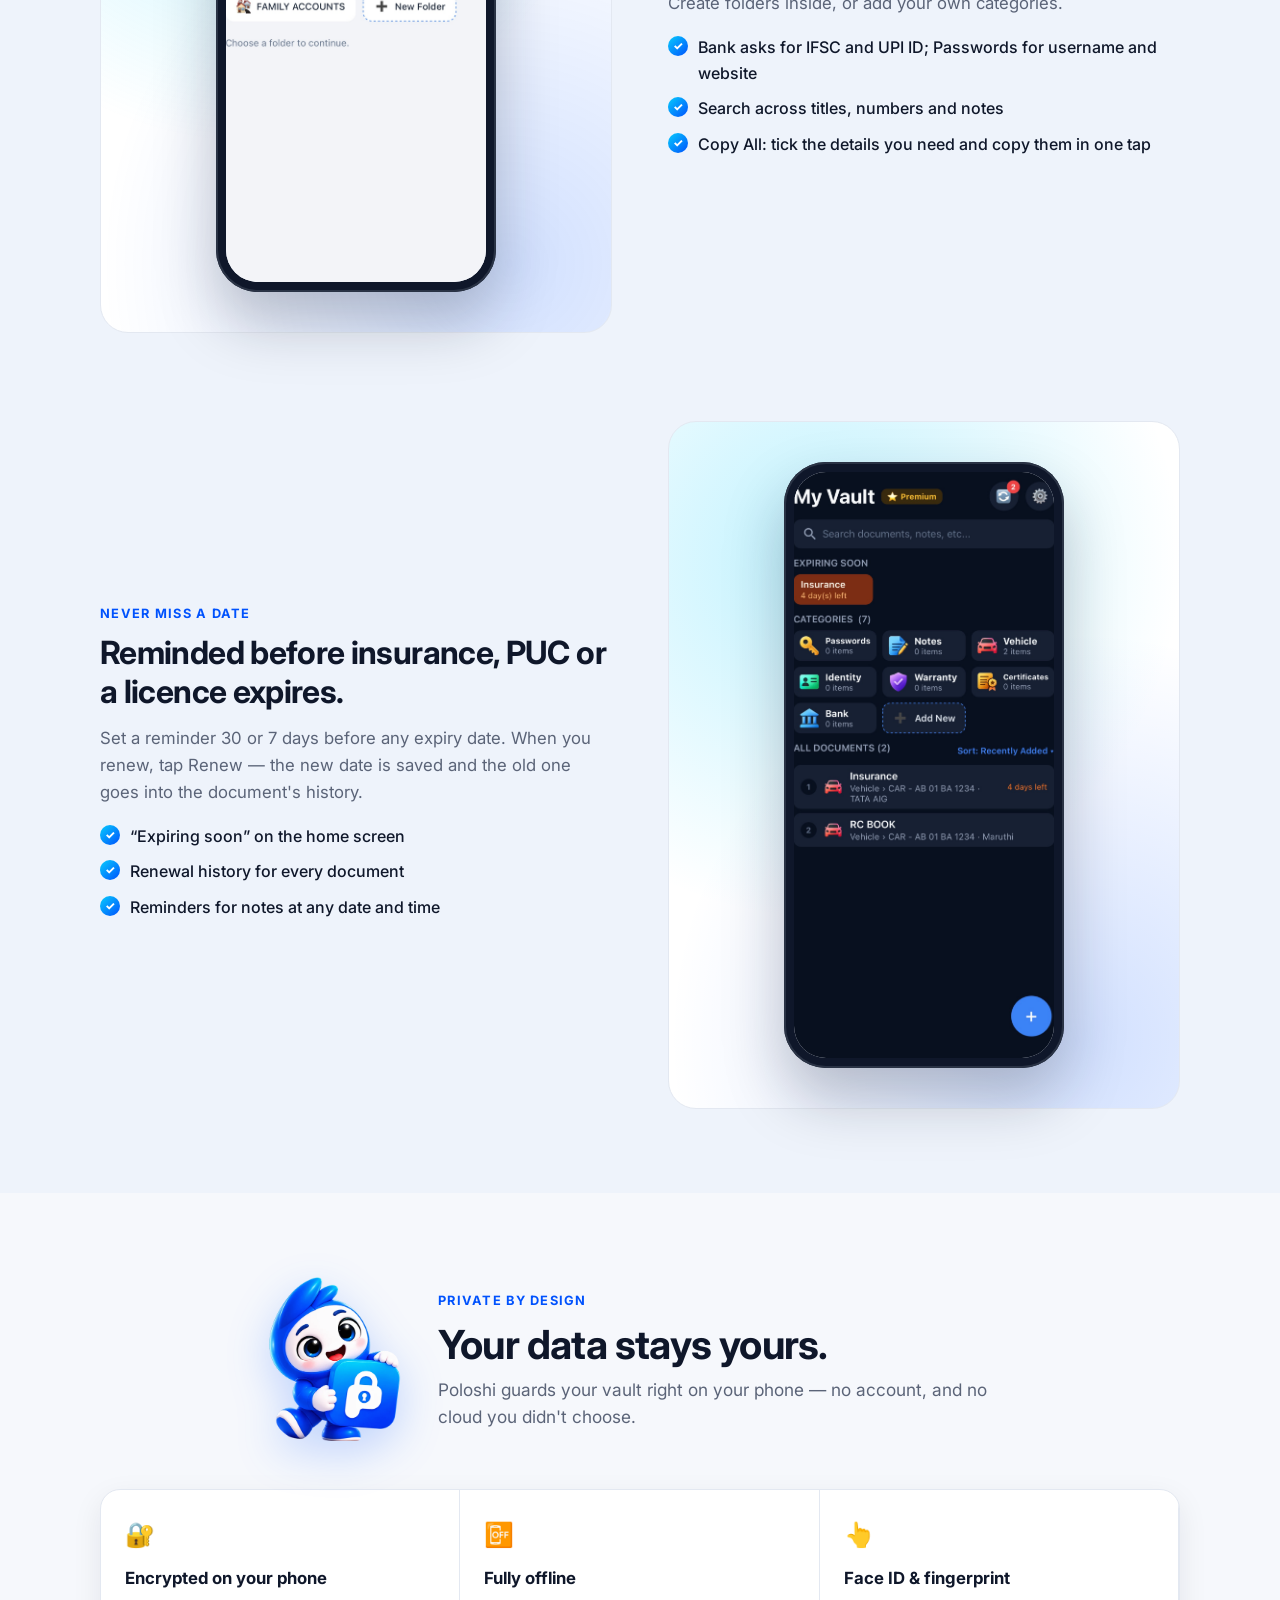
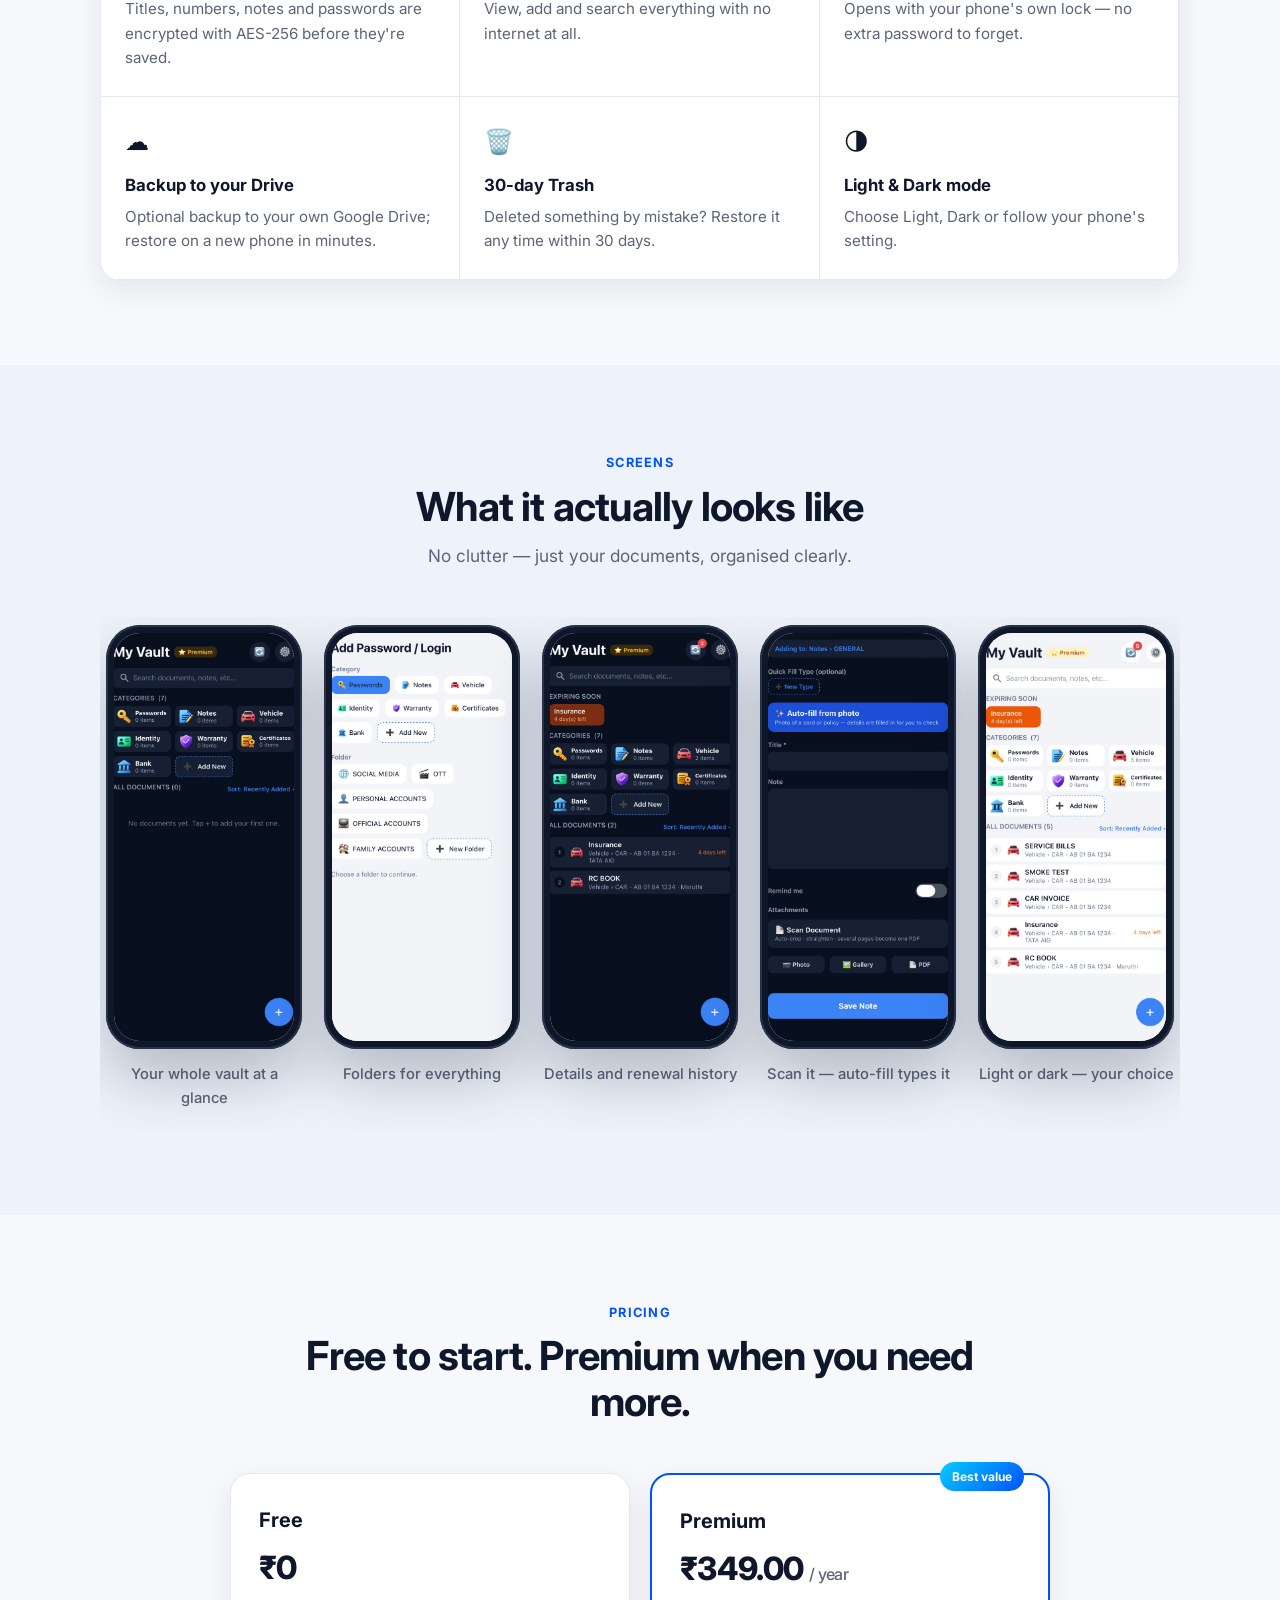
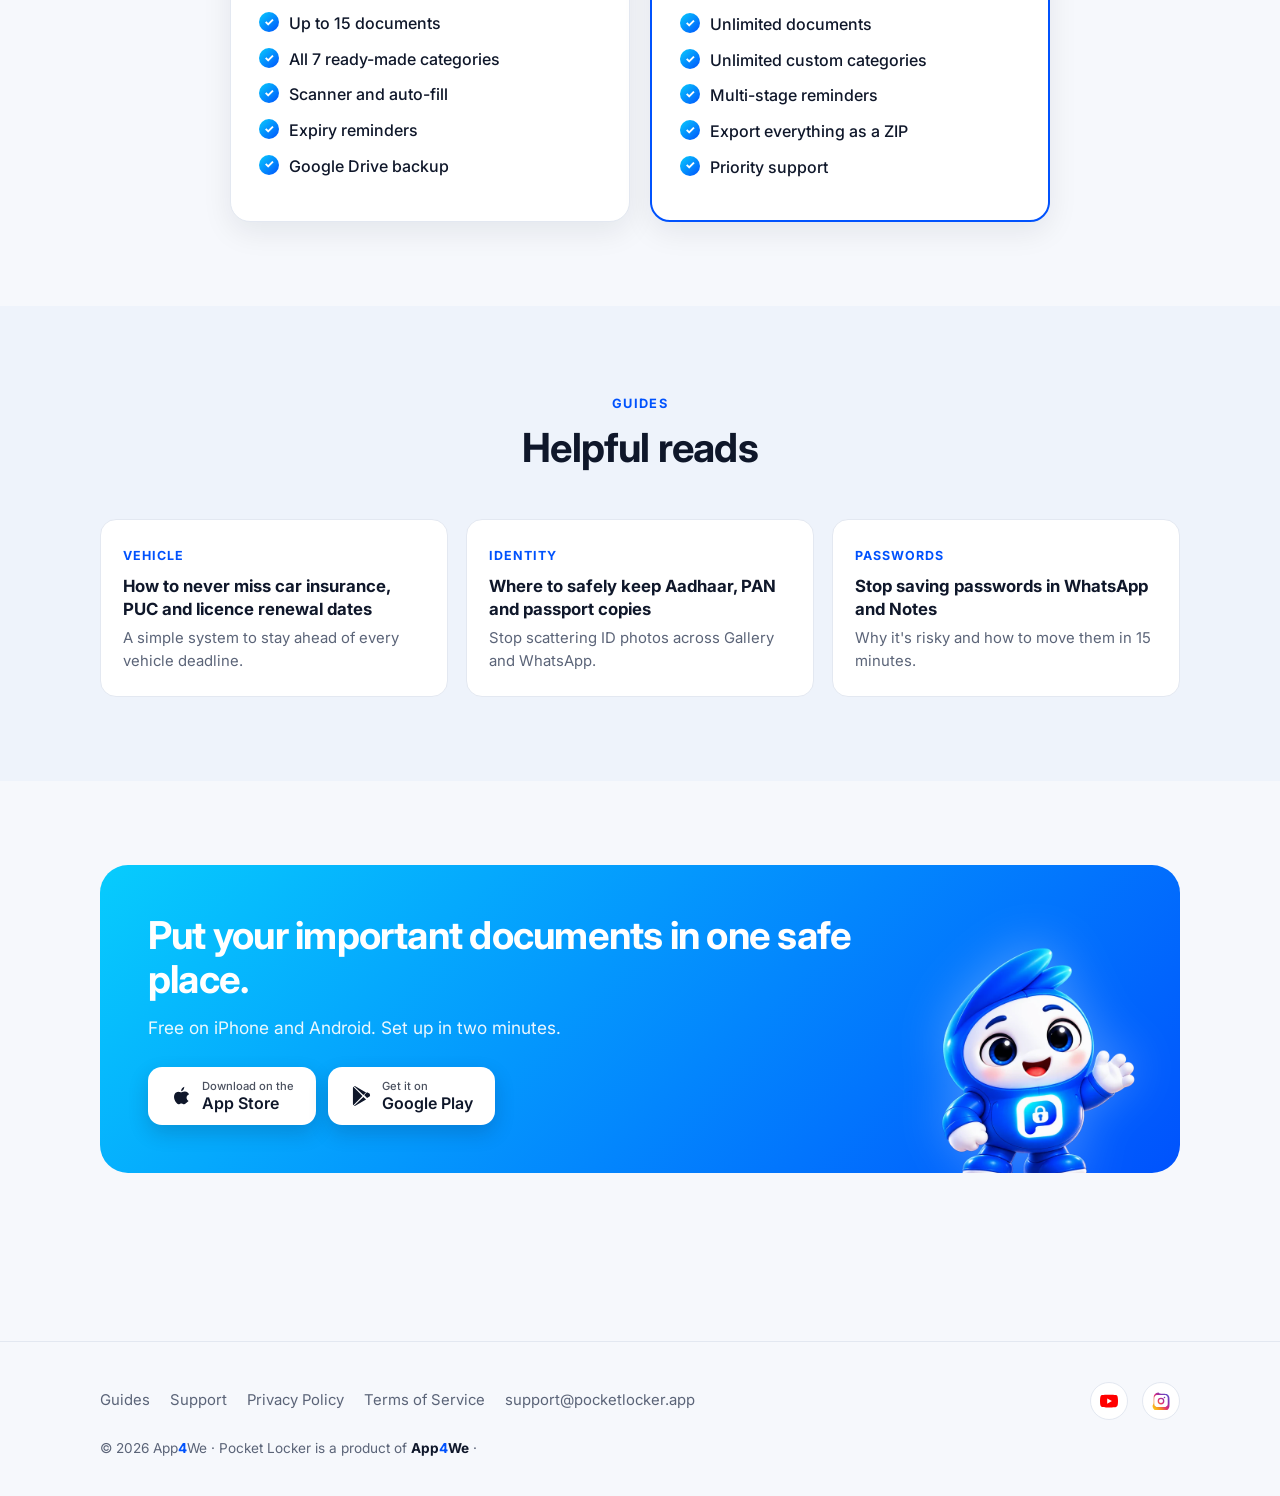
==== commit 68e2ba6a: "Add files via upload" ====
--- a/index.html
+++ b/index.html
@@ -9,8 +9,9 @@
 <meta property="og:type" content="website">
 <meta property="og:title" content="Pocket Locker — Your private document vault">
 <meta property="og:description" content="Scan documents, auto-fill the details, get expiry reminders. Encrypted, offline, organised in folders.">
+<meta name="author" content="App4We (https://app4we.com)">
 <meta property="og:url" content="https://pocketlocker.app/">
-<meta property="og:image" content="https://pocketlocker.app/logo.png">
+<meta property="og:image" content="https://pocketlocker.app/poster-pocketlocker.webp">
 <link rel="icon" href="logo.png">
 <link rel="preconnect" href="https://fonts.googleapis.com">
 <link rel="preconnect" href="https://fonts.gstatic.com" crossorigin>
@@ -40,7 +41,7 @@
     line-height: 1.6;
     -webkit-font-smoothing: antialiased;
   }
-  img { max-width: 100%; display: block; }
+  img { max-width: 100%; height: auto; display: block; }
   a { color: var(--blue); }
   .wrap { max-width: 1120px; margin: 0 auto; padding: 0 20px; }
 
@@ -196,12 +197,64 @@
   .guide p { margin: 0; color: var(--muted); font-size: 0.93rem; }
 
   /* ---------- Final CTA ---------- */
-  .cta-band { background: var(--grad); color: #fff; border-radius: 28px; padding: 56px 32px; text-align: center; }
-  .cta-band h2 { font-size: clamp(1.7rem, 3.6vw, 2.4rem); margin: 0 0 10px; letter-spacing: -0.02em; }
+  .cta-band { background: var(--grad); color: #fff; border-radius: 28px; }
+  .cta-band h2 { font-size: clamp(1.7rem, 3.6vw, 2.4rem); line-height: 1.15; margin: 0 0 12px; letter-spacing: -0.02em; }
   .cta-band p { margin: 0 0 26px; opacity: 0.92; font-size: 1.08rem; }
-  .cta-band .btn-row { justify-content: center; }
   .cta-band .btn-dark { background: #fff; color: #0F172A; }
   .cta-band .btn-ghost { color: rgba(255, 255, 255, 0.85); border-color: rgba(255, 255, 255, 0.6); }
+
+  /* ---------- Poloshi ---------- */
+  @keyframes bob { 0%,100% { transform: translateY(0); } 50% { transform: translateY(-10px); } }
+  @keyframes wave { 0%,100% { transform: rotate(0); } 25% { transform: rotate(-4deg); } 75% { transform: rotate(3deg); } }
+  .hero-visual { position: relative; display: flex; justify-content: center; }
+  .hero-poloshi {
+    position: absolute; left: -10px; bottom: -28px; width: 200px; z-index: 3;
+    filter: drop-shadow(0 18px 28px rgba(0, 82, 253, 0.28));
+    animation: bob 4s ease-in-out infinite;
+  }
+  .hero-poloshi img { animation: wave 3.2s ease-in-out infinite; transform-origin: 50% 90%; }
+  .speech {
+    position: absolute; left: 30px; bottom: 205px; z-index: 4;
+    background: var(--card); border: 1px solid var(--border); box-shadow: var(--shadow);
+    padding: 9px 14px; border-radius: 16px 16px 4px 16px; font-size: 0.88rem; font-weight: 600; white-space: nowrap;
+  }
+  @media (max-width: 900px) {
+    .hero-poloshi { width: 140px; left: 4%; bottom: -12px; }
+    .speech { left: 2%; bottom: 140px; font-size: 0.8rem; }
+  }
+
+  .story { display: grid; grid-template-columns: repeat(3, 1fr); gap: 22px; }
+  @media (max-width: 860px) {
+    .story { grid-auto-flow: column; grid-auto-columns: 80%; grid-template-columns: none; overflow-x: auto; scroll-snap-type: x mandatory; padding-bottom: 12px; }
+    .story-card { scroll-snap-align: start; }
+  }
+  .story-card { background: var(--card); border: 1px solid var(--border); border-radius: var(--radius); overflow: hidden; box-shadow: var(--shadow); }
+  .story-card img { width: 100%; aspect-ratio: 4 / 5; object-fit: cover; object-position: center 35%; }
+  .story-card .cap { padding: 18px 20px 22px; }
+  .story-card .step { font-size: 0.75rem; font-weight: 700; letter-spacing: 0.08em; text-transform: uppercase; color: var(--blue); }
+  .story-card h4 { margin: 6px 0 4px; font-size: 1.1rem; }
+  .story-card p { margin: 0; color: var(--muted); font-size: 0.95rem; }
+
+  .private-head { display: flex; align-items: center; justify-content: center; gap: 28px; text-align: left; max-width: 760px; }
+  .private-head img { width: 150px; flex-shrink: 0; filter: drop-shadow(0 14px 22px rgba(0, 82, 253, 0.22)); animation: bob 4.5s ease-in-out infinite; }
+  .private-head .section-copy h2 { margin-bottom: 8px; }
+  @media (max-width: 600px) { .private-head { flex-direction: column; text-align: center; gap: 12px; } .private-head img { width: 120px; } }
+
+  .cta-band { position: relative; overflow: hidden; display: grid; grid-template-columns: 1fr auto; align-items: center; gap: 24px; text-align: left; padding: 48px 40px 0 48px; }
+  .cta-band .cta-copy { padding-bottom: 48px; }
+  .cta-band .cta-poloshi { width: 250px; align-self: end; margin-bottom: -6px; filter: drop-shadow(0 -6px 24px rgba(255, 255, 255, 0.25)); }
+  @media (max-width: 760px) {
+    .cta-band { grid-template-columns: 1fr; text-align: center; padding: 40px 22px 0; }
+    .cta-band .btn-row { justify-content: center; }
+    .cta-band .cta-copy { padding-bottom: 8px; }
+    .cta-band .cta-poloshi { width: 170px; justify-self: center; }
+  }
+  @media (prefers-reduced-motion: reduce) { .hero-poloshi, .hero-poloshi img, .private-head img { animation: none; } }
+
+  .app4we { color: inherit; text-decoration: none; }
+  .app4we.strong { color: var(--text); font-weight: 700; }
+  .app4we:hover { text-decoration: underline; }
+  .app4we .four { color: var(--blue); font-weight: 700; }
 
   /* ---------- Footer ---------- */
   footer { padding: 40px 0 36px; border-top: 1px solid var(--border); margin-top: 84px; }
@@ -241,7 +294,7 @@
 <section class="hero">
   <div class="wrap">
     <div>
-      <a class="new-pill" href="#features"><span class="tag">NEW</span> Document scanner &amp; auto-fill →</a>
+      <a class="new-pill" href="https://play.google.com/store/apps/details?id=com.app4me.pocketlocker" target="_blank" rel="noopener"><span class="tag">NEW</span> Now live on Google Play →</a>
       <h1>Every important document.<br><span class="grad">Locked in your pocket.</span></h1>
       <p class="lede">Scan it, let auto-fill do the typing, and get reminded before it expires. IDs, passwords, insurance, bank details and warranties — organised in folders and encrypted on your phone.</p>
       <div class="btn-row">
@@ -249,10 +302,10 @@
           <svg viewBox="0 0 24 24" fill="currentColor"><path d="M17.05 20.28c-.98.95-2.05.8-3.08.35-1.09-.46-2.09-.48-3.24 0-1.44.62-2.2.44-3.06-.35C2.79 15.25 3.51 7.59 9.05 7.31c1.35.07 2.29.74 3.08.8.03-.02 2.1-1.14 4.19-.98 2.31.19 3.98 1.35 4.36 3.28-3.4.99-3.29 5.34-.42 6.98-.95.99-2.16 1.99-3.21 2.89z"/><path d="M12.15 6.85c-.24-2.05 1.5-4.28 3.36-4.85.28 2.09-1.68 4.7-3.36 4.85z"/></svg>
           <span class="stack"><small>Download on the</small>App Store</span>
         </a>
-        <span class="btn btn-ghost" aria-disabled="true">
-          <svg viewBox="0 0 24 24" fill="currentColor"><path d="M3 3.5l10.5 8.5L3 20.5v-17zm11.5 9.5L18 15.5l3-1.5-3-1.5-3.5 1.5zm-1.5-1L5 3.5l9.5 6.5 3-1.5-3-1.5zm0 2l9.5 6.5-3-1.5-6.5-5z"/></svg>
-          <span class="stack"><small>Coming soon to</small>Google Play</span>
-        </span>
+        <a class="btn btn-dark" href="https://play.google.com/store/apps/details?id=com.app4me.pocketlocker" target="_blank" rel="noopener">
+          <svg viewBox="0 0 24 24" fill="currentColor"><path d="M3.6 1.8c-.3.3-.4.7-.4 1.2v18c0 .5.1.9.4 1.2l10-10.2L3.6 1.8zm11 9.2l2.9-2.9L5.3 1.2c-.4-.2-.8-.3-1.1-.2l10.4 10zm0 2L4.2 23c.3.1.7 0 1.1-.2l12.2-6.9-2.9-2.9zm6.7-3.6l-2.7-1.6-3.1 3.2 3.1 3.2 2.7-1.6c.8-.5.8-1.7 0-3.2z"/></svg>
+          <span class="stack"><small>Get it on</small>Google Play</span>
+        </a>
       </div>
       <div class="trust">
         <span>AES-256 encrypted</span>
@@ -261,10 +314,37 @@
         <span>No account needed</span>
       </div>
     </div>
-    <div>
+    <div class="hero-visual">
       <div class="phone">
         <img data-shot="screenshot-1" alt="Pocket Locker home screen with categories">
         <div class="ph-fallback">screenshot-1</div>
+      </div>
+      <div class="hero-poloshi"><img src="poloshi-wave.webp" alt="Poloshi, the Pocket Locker mascot, waving" width="640" height="596"></div>
+      <div class="speech">Hi, I'm Poloshi! 👋</div>
+    </div>
+  </div>
+</section>
+
+<!-- ============ MEET POLOSHI ============ -->
+<section id="poloshi">
+  <div class="wrap">
+    <div class="section-head">
+      <span class="eyebrow">Meet Poloshi</span>
+      <h2>Your Pocket Locker companion</h2>
+      <p>From scattered sticky notes to one secure vault — Poloshi shows the way.</p>
+    </div>
+    <div class="story">
+      <div class="story-card">
+        <img src="poloshi-story-1.webp" alt="Poloshi confused by sticky notes for WiFi passwords, bank details and ID numbers" loading="lazy">
+        <div class="cap"><span class="step">01 · The mess</span><h4>Where did I save that?</h4><p>Passwords on sticky notes, ID photos in the gallery, policies lost in WhatsApp.</p></div>
+      </div>
+      <div class="story-card">
+        <img src="poloshi-story-2.webp" alt="Poloshi with a lightbulb idea" loading="lazy">
+        <div class="cap"><span class="step">02 · The idea</span><h4>Keep it all in one place</h4><p>Scan it once, let auto-fill do the typing, and lock it with your fingerprint.</p></div>
+      </div>
+      <div class="story-card">
+        <img src="poloshi-story-3.webp" alt="Poloshi winking beside the Pocket Locker vault on a phone" loading="lazy">
+        <div class="cap"><span class="step">03 · Sorted</span><h4>Your vault, always with you</h4><p>Everything organised, encrypted and ready in one tap — even offline.</p></div>
       </div>
     </div>
   </div>
@@ -342,9 +422,13 @@
 <!-- ============ ALSO BUILT IN ============ -->
 <section>
   <div class="wrap">
-    <div class="section-head">
-      <span class="eyebrow">Private by design</span>
-      <h2>Your data stays yours.</h2>
+    <div class="section-head private-head">
+      <img src="poloshi-locker.webp" alt="Poloshi holding the Pocket Locker lock" loading="lazy" width="800" height="875">
+      <div class="section-copy">
+        <span class="eyebrow">Private by design</span>
+        <h2>Your data stays yours.</h2>
+        <p>Poloshi guards your vault right on your phone — no account, and no cloud you didn't choose.</p>
+      </div>
     </div>
     <div class="also">
       <div class="also-item"><div class="ic">🔐</div><h4>Encrypted on your phone</h4><p>Titles, numbers, notes and passwords are encrypted with AES-256 before they're saved.</p></div>
@@ -429,15 +513,21 @@
 <section>
   <div class="wrap">
     <div class="cta-band">
+      <div class="cta-copy">
       <h2>Put your important documents in one safe place.</h2>
-      <p>Free to download. Set up in two minutes.</p>
+      <p>Free on iPhone and Android. Set up in two minutes.</p>
       <div class="btn-row">
         <a class="btn btn-dark" href="https://apps.apple.com/in/app/pocket-locker-private-vault/id6813628223" target="_blank" rel="noopener">
           <svg viewBox="0 0 24 24" fill="currentColor"><path d="M17.05 20.28c-.98.95-2.05.8-3.08.35-1.09-.46-2.09-.48-3.24 0-1.44.62-2.2.44-3.06-.35C2.79 15.25 3.51 7.59 9.05 7.31c1.35.07 2.29.74 3.08.8.03-.02 2.1-1.14 4.19-.98 2.31.19 3.98 1.35 4.36 3.28-3.4.99-3.29 5.34-.42 6.98-.95.99-2.16 1.99-3.21 2.89z"/><path d="M12.15 6.85c-.24-2.05 1.5-4.28 3.36-4.85.28 2.09-1.68 4.7-3.36 4.85z"/></svg>
           <span class="stack"><small>Download on the</small>App Store</span>
         </a>
-        <span class="btn btn-ghost" aria-disabled="true"><span class="stack"><small>Coming soon to</small>Google Play</span></span>
-      </div>
+        <a class="btn btn-dark" href="https://play.google.com/store/apps/details?id=com.app4me.pocketlocker" target="_blank" rel="noopener">
+          <svg viewBox="0 0 24 24" fill="currentColor"><path d="M3.6 1.8c-.3.3-.4.7-.4 1.2v18c0 .5.1.9.4 1.2l10-10.2L3.6 1.8zm11 9.2l2.9-2.9L5.3 1.2c-.4-.2-.8-.3-1.1-.2l10.4 10zm0 2L4.2 23c.3.1.7 0 1.1-.2l12.2-6.9-2.9-2.9zm6.7-3.6l-2.7-1.6-3.1 3.2 3.1 3.2 2.7-1.6c.8-.5.8-1.7 0-3.2z"/></svg>
+          <span class="stack"><small>Get it on</small>Google Play</span>
+        </a>
+      </div>
+      </div>
+      <img class="cta-poloshi" src="poloshi-wave.webp" alt="Poloshi waving" loading="lazy" width="640" height="596">
     </div>
   </div>
 </section>
@@ -461,11 +551,15 @@
         <svg viewBox="0 0 24 24"><defs><linearGradient id="igGradient" x1="0%" y1="100%" x2="100%" y2="0%"><stop offset="0%" stop-color="#FEE411"/><stop offset="30%" stop-color="#F58529"/><stop offset="50%" stop-color="#DD2A7B"/><stop offset="70%" stop-color="#8134AF"/><stop offset="100%" stop-color="#515BD4"/></linearGradient></defs><path fill="url(#igGradient)" d="M12 2.2c3.2 0 3.6 0 4.9.07 1.2.06 2 .25 2.7.53.7.28 1.3.66 1.9 1.24.6.6.96 1.2 1.24 1.9.28.7.47 1.5.53 2.7.06 1.3.07 1.7.07 4.9s0 3.6-.07 4.9c-.06 1.2-.25 2-.53 2.7a5.4 5.4 0 01-1.24 1.9c-.6.6-1.2.96-1.9 1.24-.7.28-1.5.47-2.7.53-1.3.06-1.7.07-4.9.07s-3.6 0-4.9-.07c-1.2-.06-2-.25-2.7-.53a5.4 5.4 0 01-1.9-1.24 5.4 5.4 0 01-1.24-1.9c-.28-.7-.47-1.5-.53-2.7C2.21 15.6 2.2 15.2 2.2 12s0-3.6.07-4.9c.06-1.2.25-2 .53-2.7.28-.7.66-1.3 1.24-1.9A5.4 5.4 0 015.9 1.3c.7-.28 1.5-.47 2.7-.53C9.9 2.21 10.3 2.2 12 2.2zm0 1.8c-3.15 0-3.52 0-4.76.07-1 .04-1.5.2-1.86.34a3.3 3.3 0 00-1.2.78 3.3 3.3 0 00-.78 1.2c-.14.36-.3.85-.34 1.86C3 9.28 3 9.65 3 12s0 2.72.06 3.75c.04 1 .2 1.5.34 1.86.16.44.4.8.78 1.2.36.36.72.6 1.2.78.36.14.85.3 1.86.34 1.24.06 1.6.07 4.76.07s3.52 0 4.76-.07c1-.04 1.5-.2 1.86-.34.44-.16.8-.4 1.2-.78.36-.36.6-.72.78-1.2.14-.36.3-.85.34-1.86.06-1.03.06-1.4.06-3.75s0-2.72-.06-3.75c-.04-1-.2-1.5-.34-1.86a3.3 3.3 0 00-.78-1.2 3.3 3.3 0 00-1.2-.78c-.36-.14-.85-.3-1.86-.34C15.52 4 15.15 4 12 4zm0 3.5a4.5 4.5 0 110 9 4.5 4.5 0 010-9zm0 1.8a2.7 2.7 0 100 5.4 2.7 2.7 0 000-5.4zm5.7-2a1.05 1.05 0 11-2.1 0 1.05 1.05 0 012.1 0z"/></svg>
       </a>
     </div>
-    <div class="copy">© <span id="year"></span> Pocket Locker · pocketlocker.app</div>
+    <div class="copy">© <span id="year"></span> <a class="app4we" href="#" target="_blank" rel="noopener">App<span class="four">4</span>We</a> · Pocket Locker is a product of <a class="app4we strong" href="https://app4we.com" target="_blank" rel="noopener">App<span class="four">4</span>We</a> · </div>
   </div>
 </footer>
 
 <script>
+  // Send Android visitors straight to Google Play from the header "Download" button
+  if (/android/i.test(navigator.userAgent)) {
+    document.querySelector('.nav-cta').href = 'https://play.google.com/store/apps/details?id=com.app4me.pocketlocker';
+  }
   document.getElementById('year').textContent = new Date().getFullYear();
 
   // Screenshots: works whether the uploaded file is .jpeg, .jpg or .png
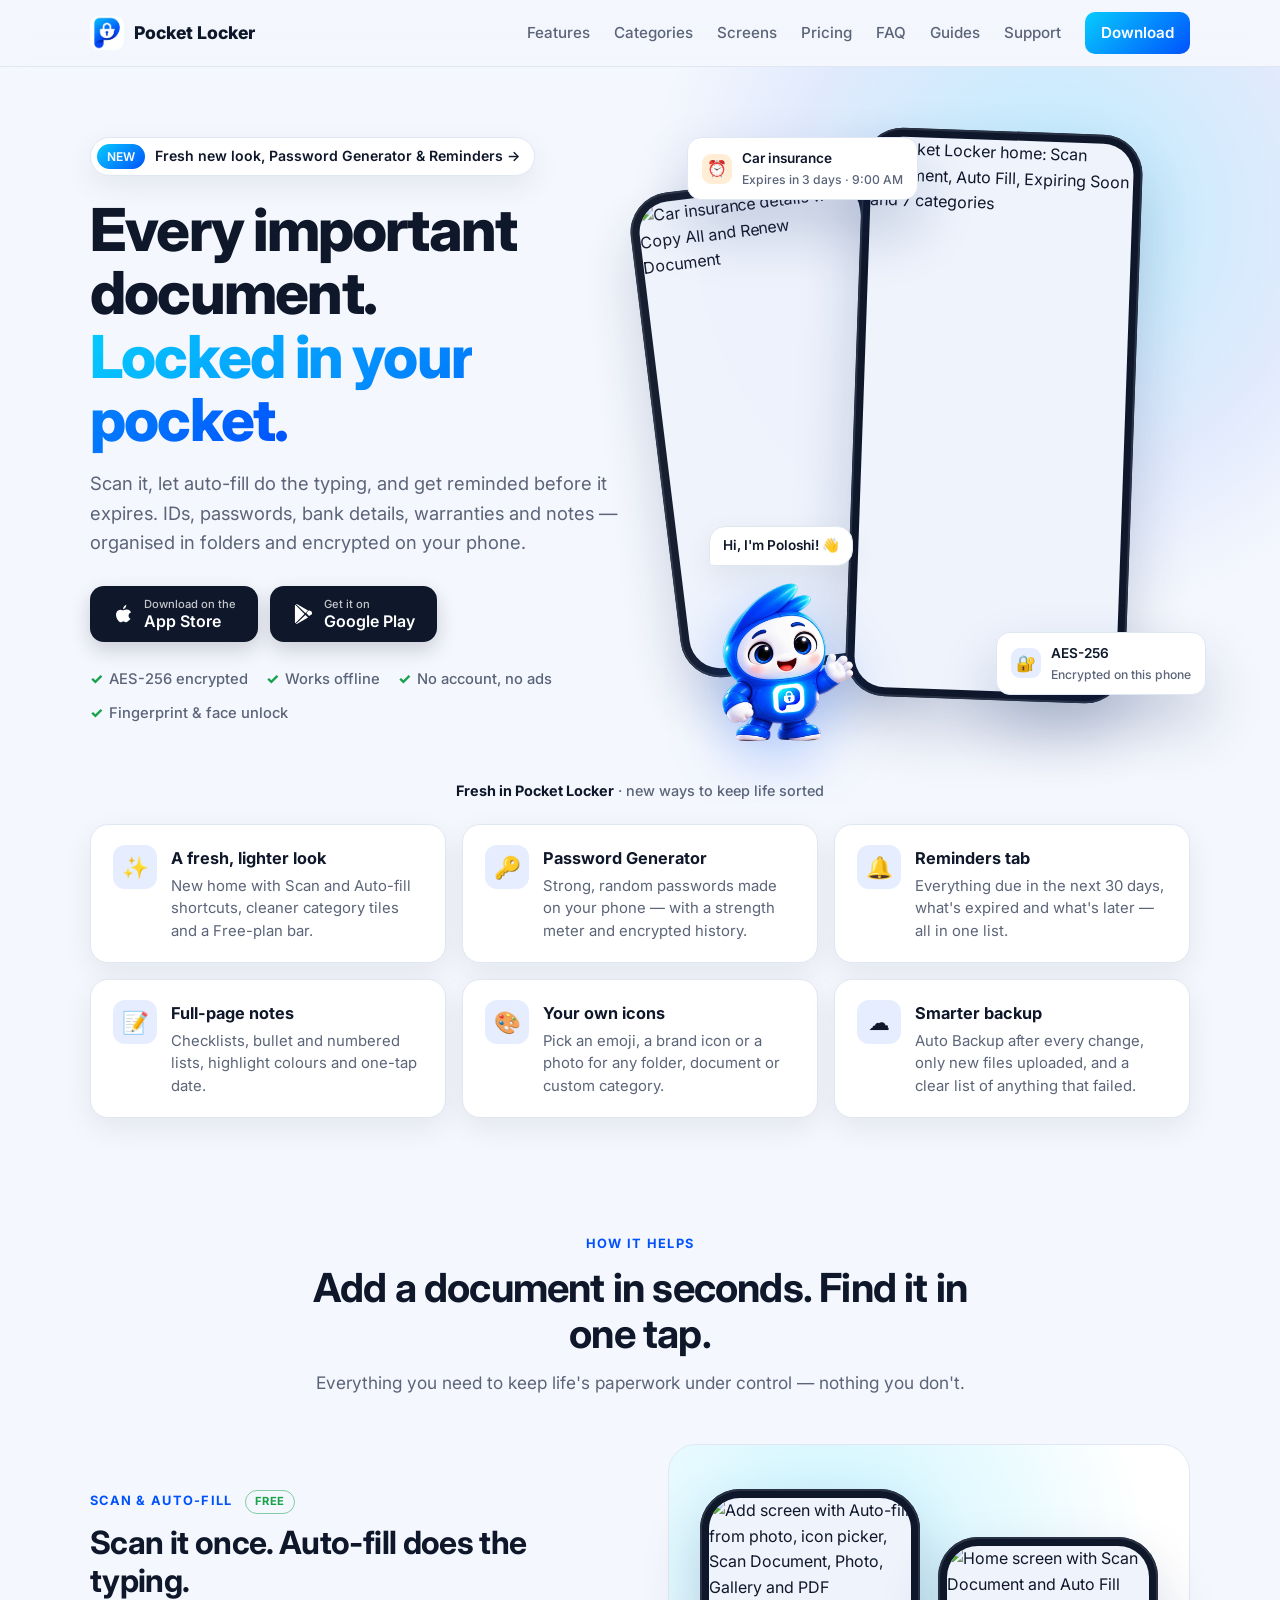
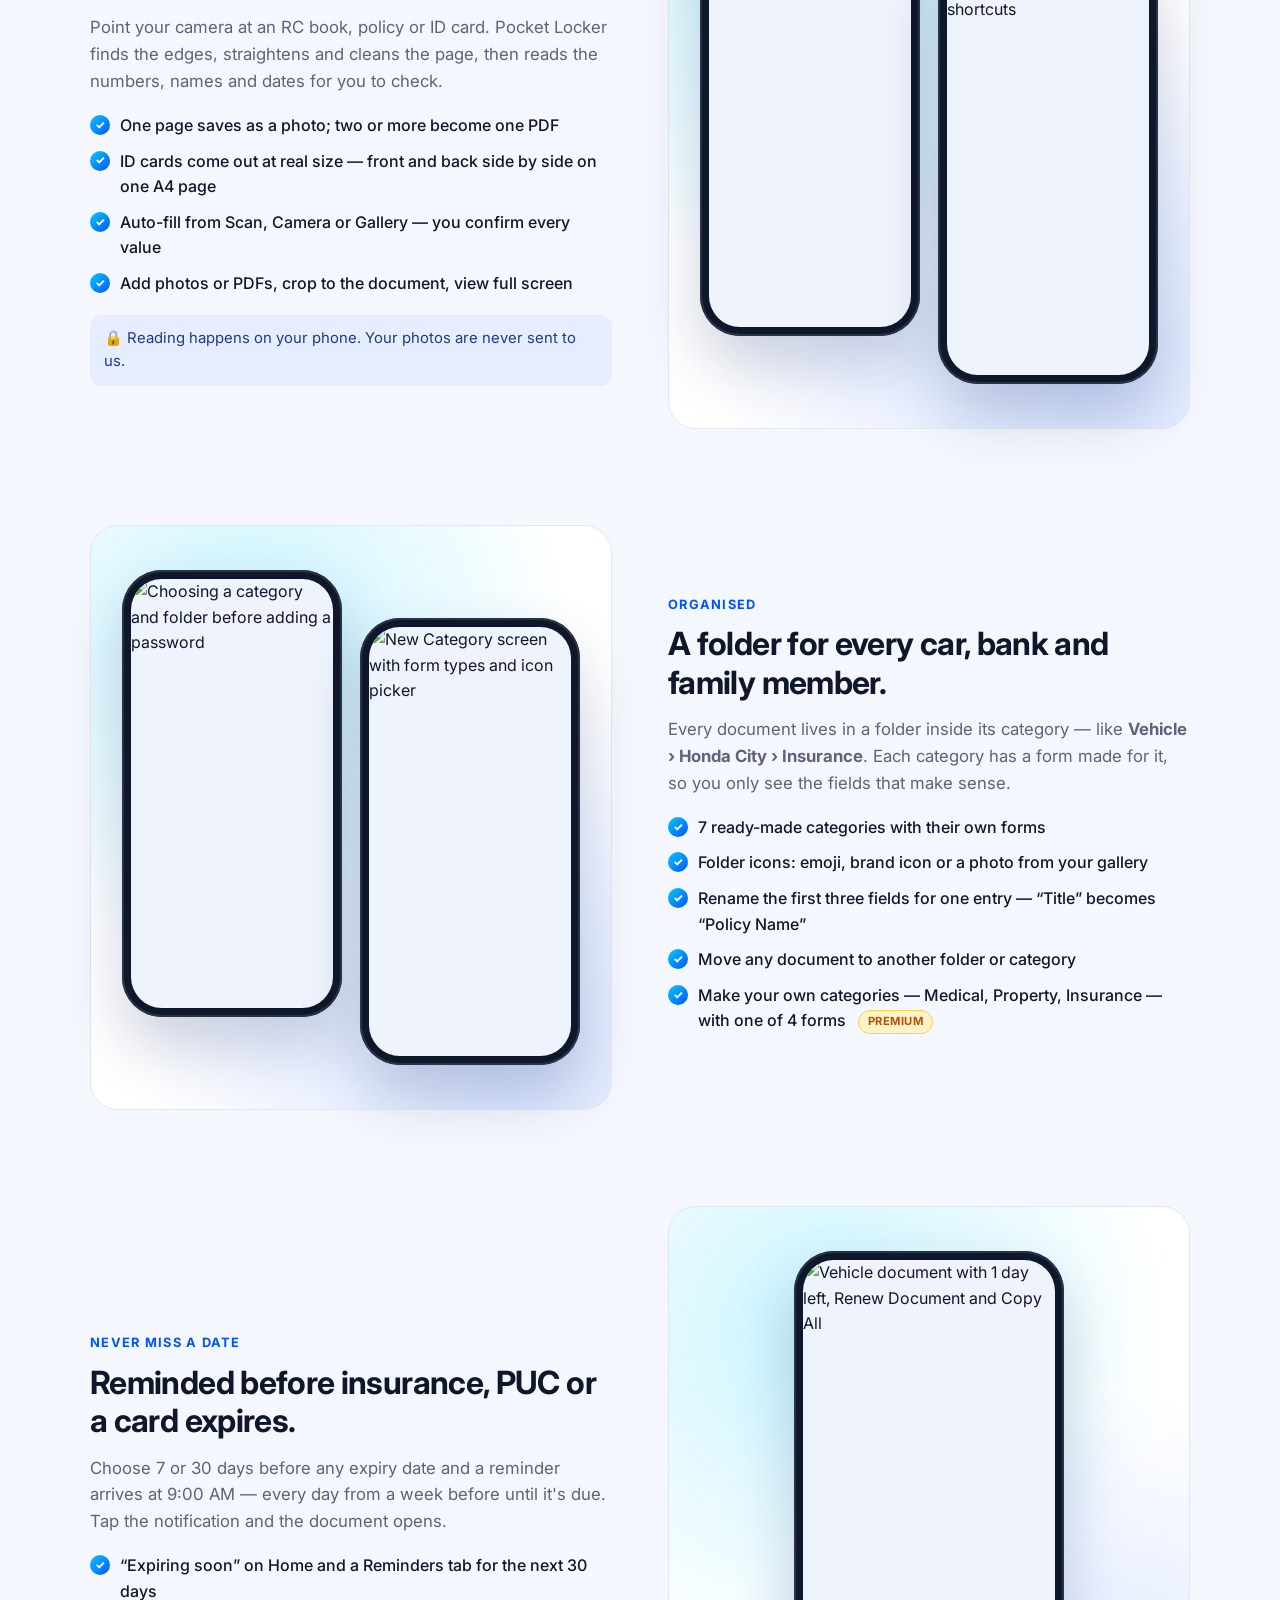
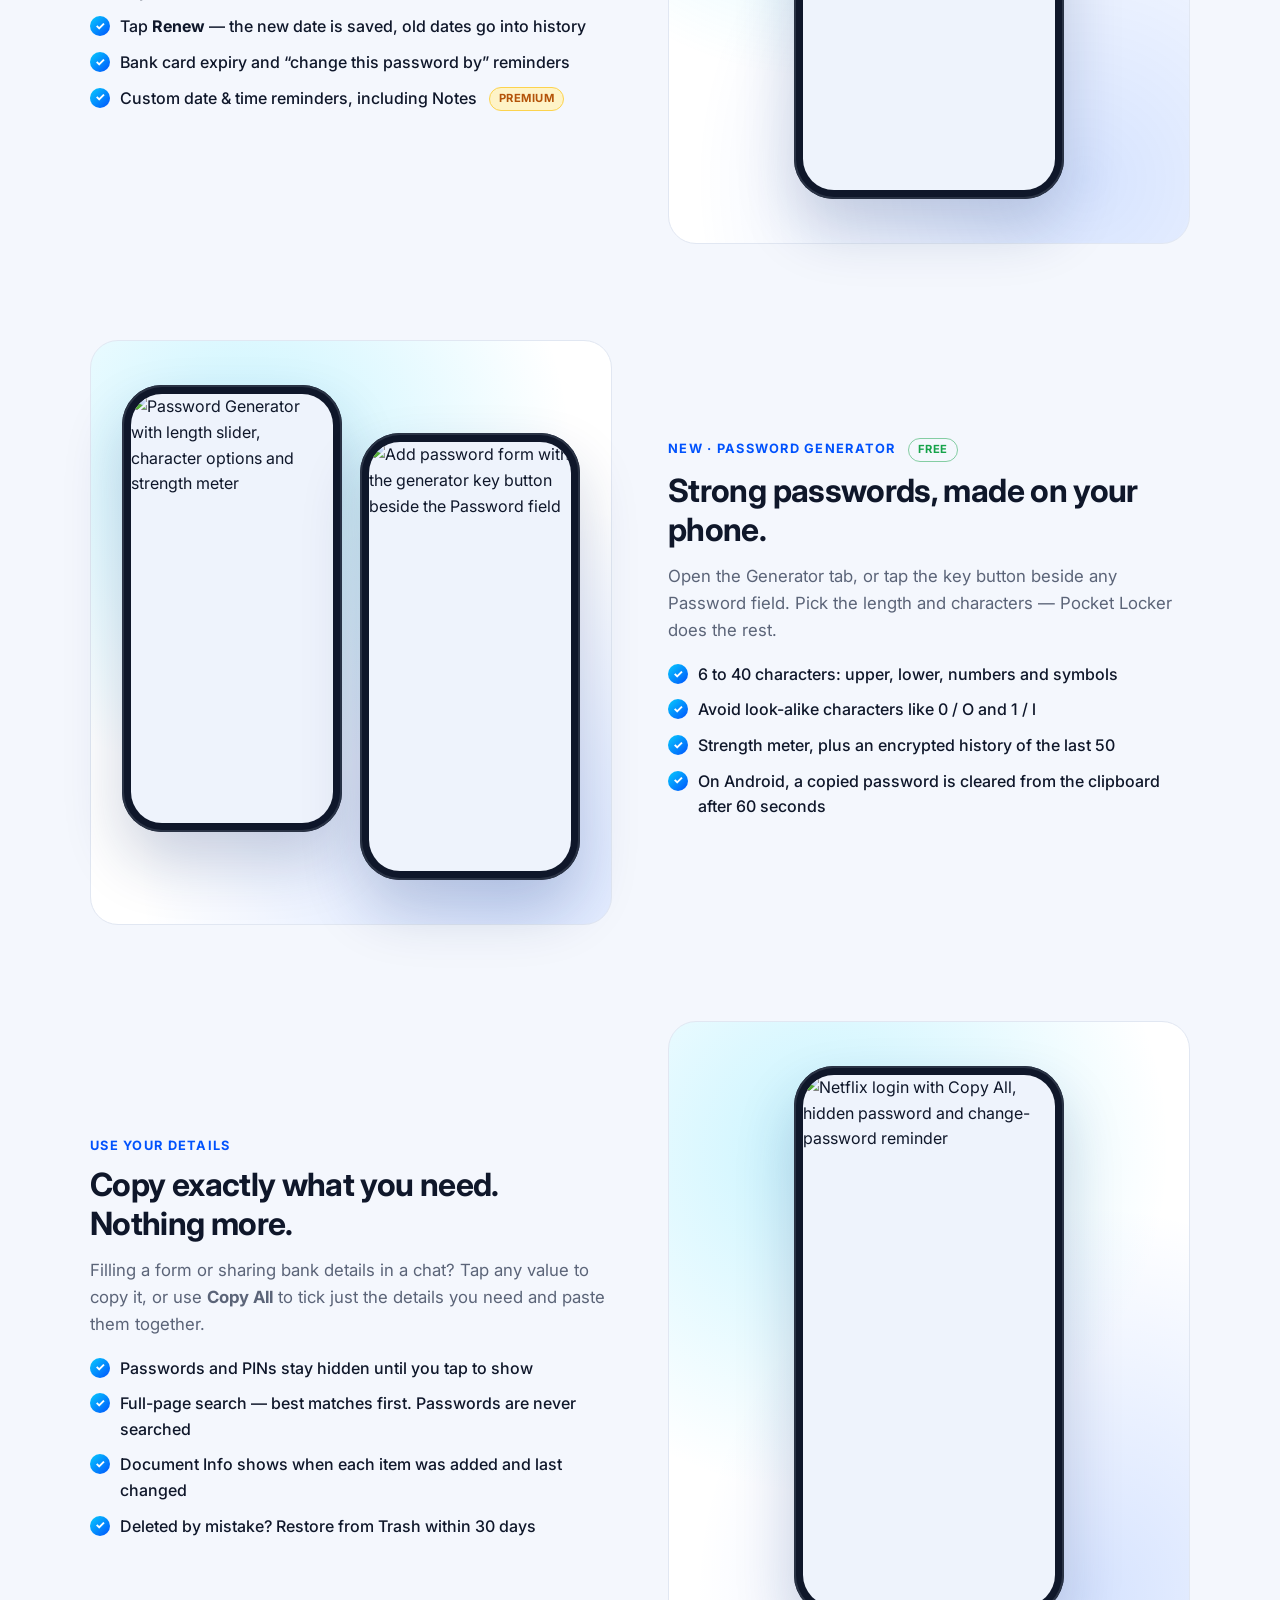
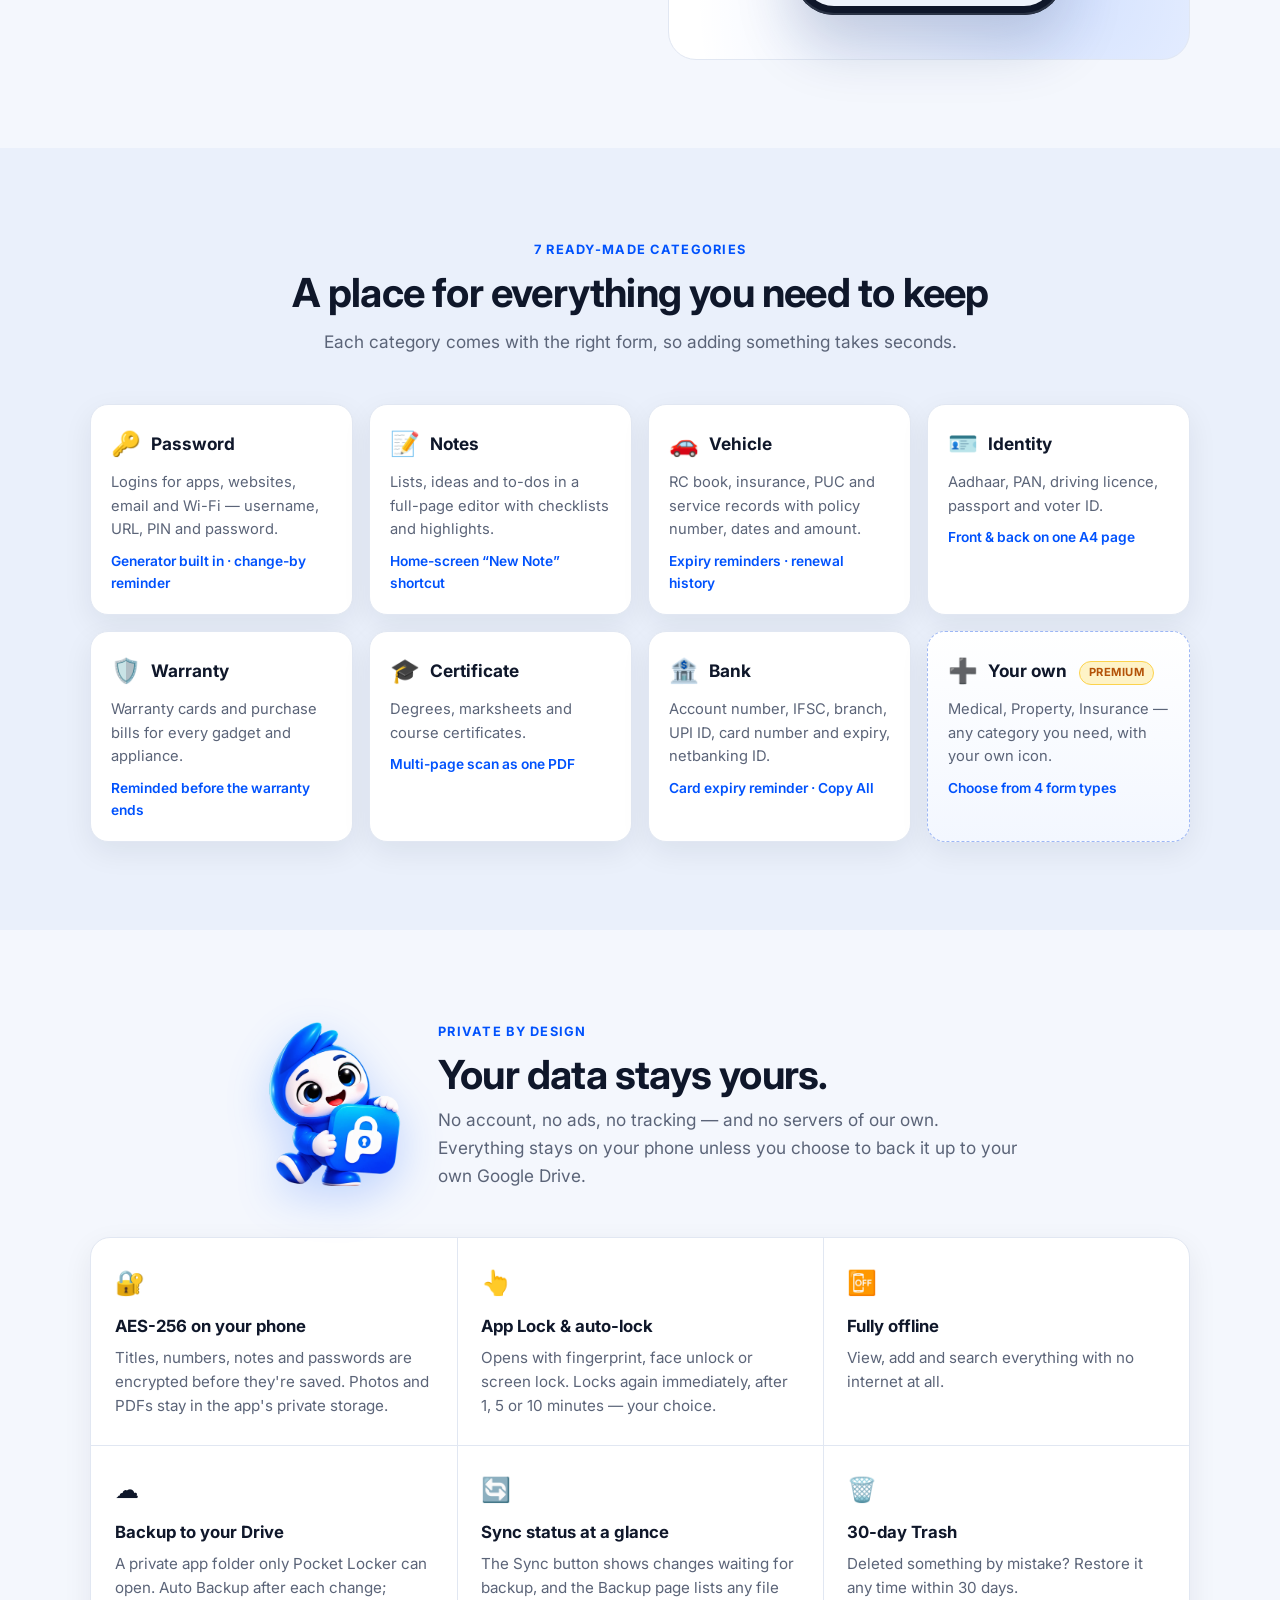
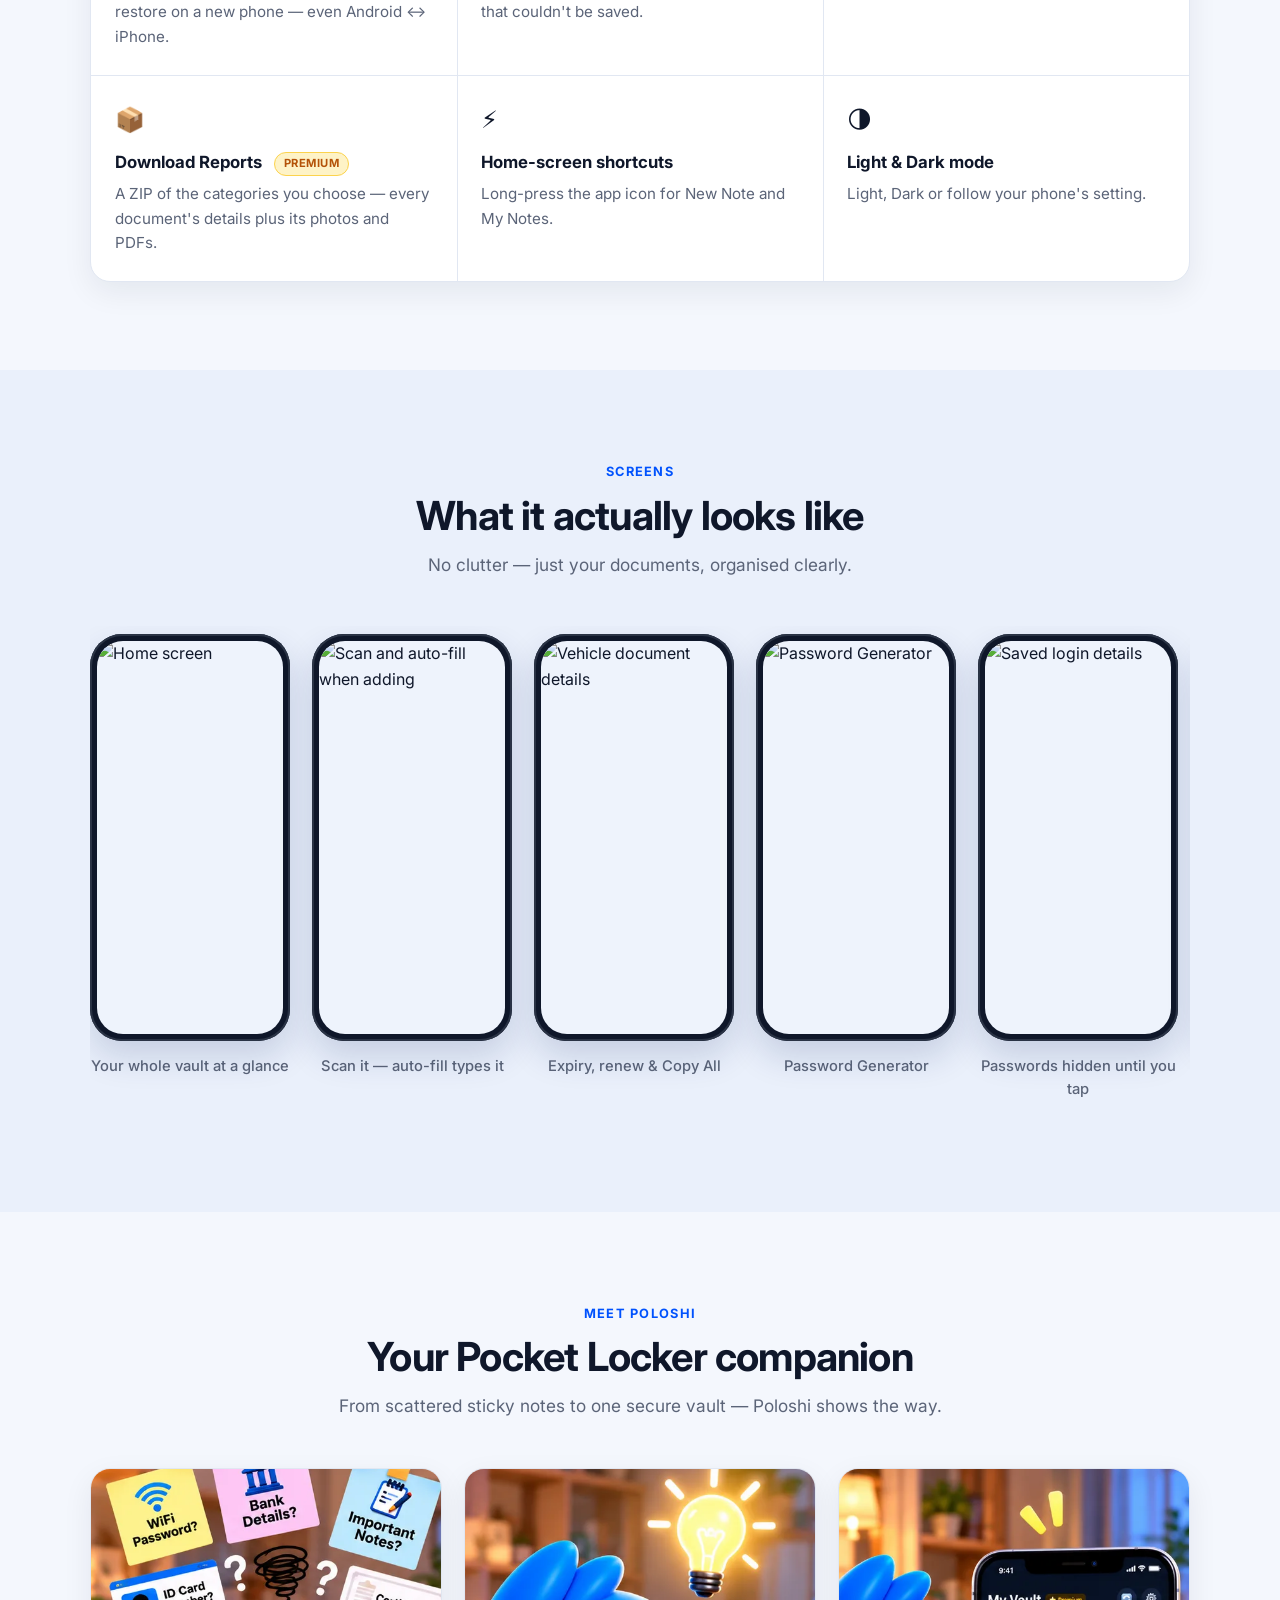
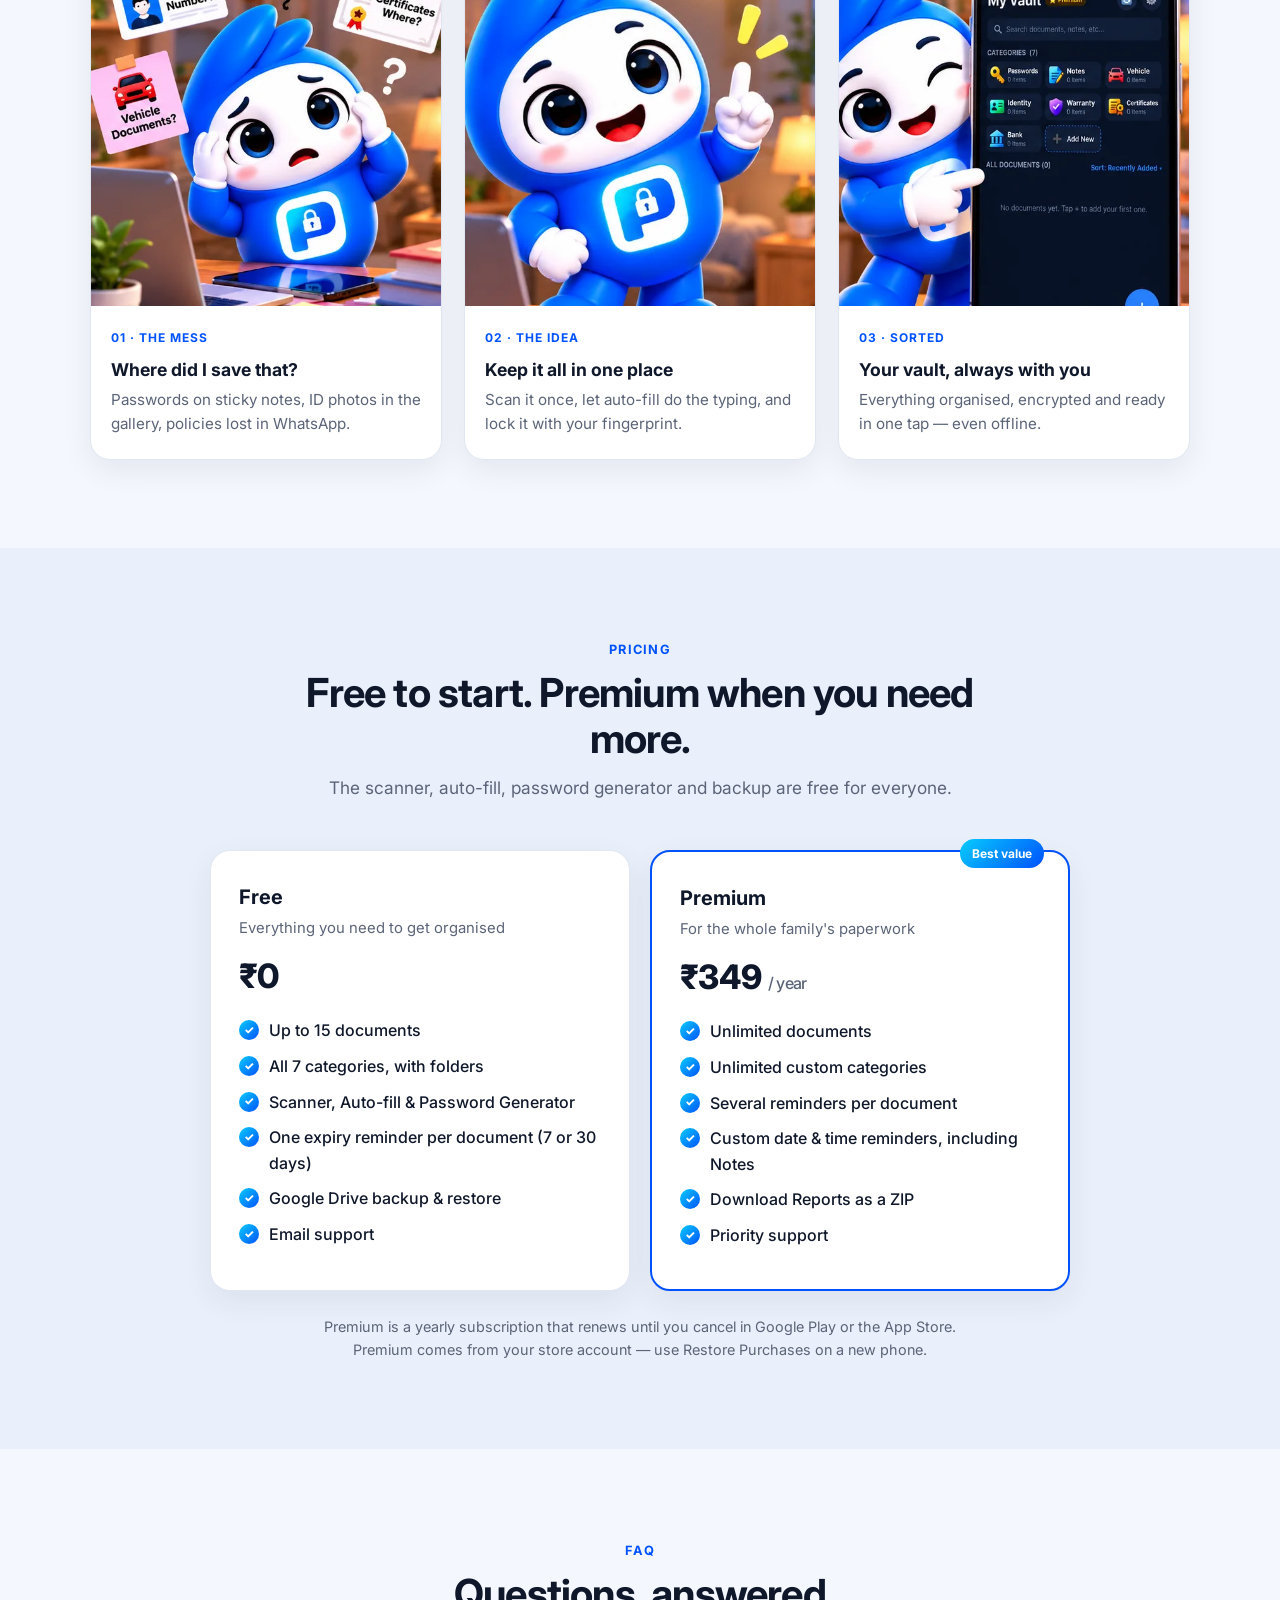
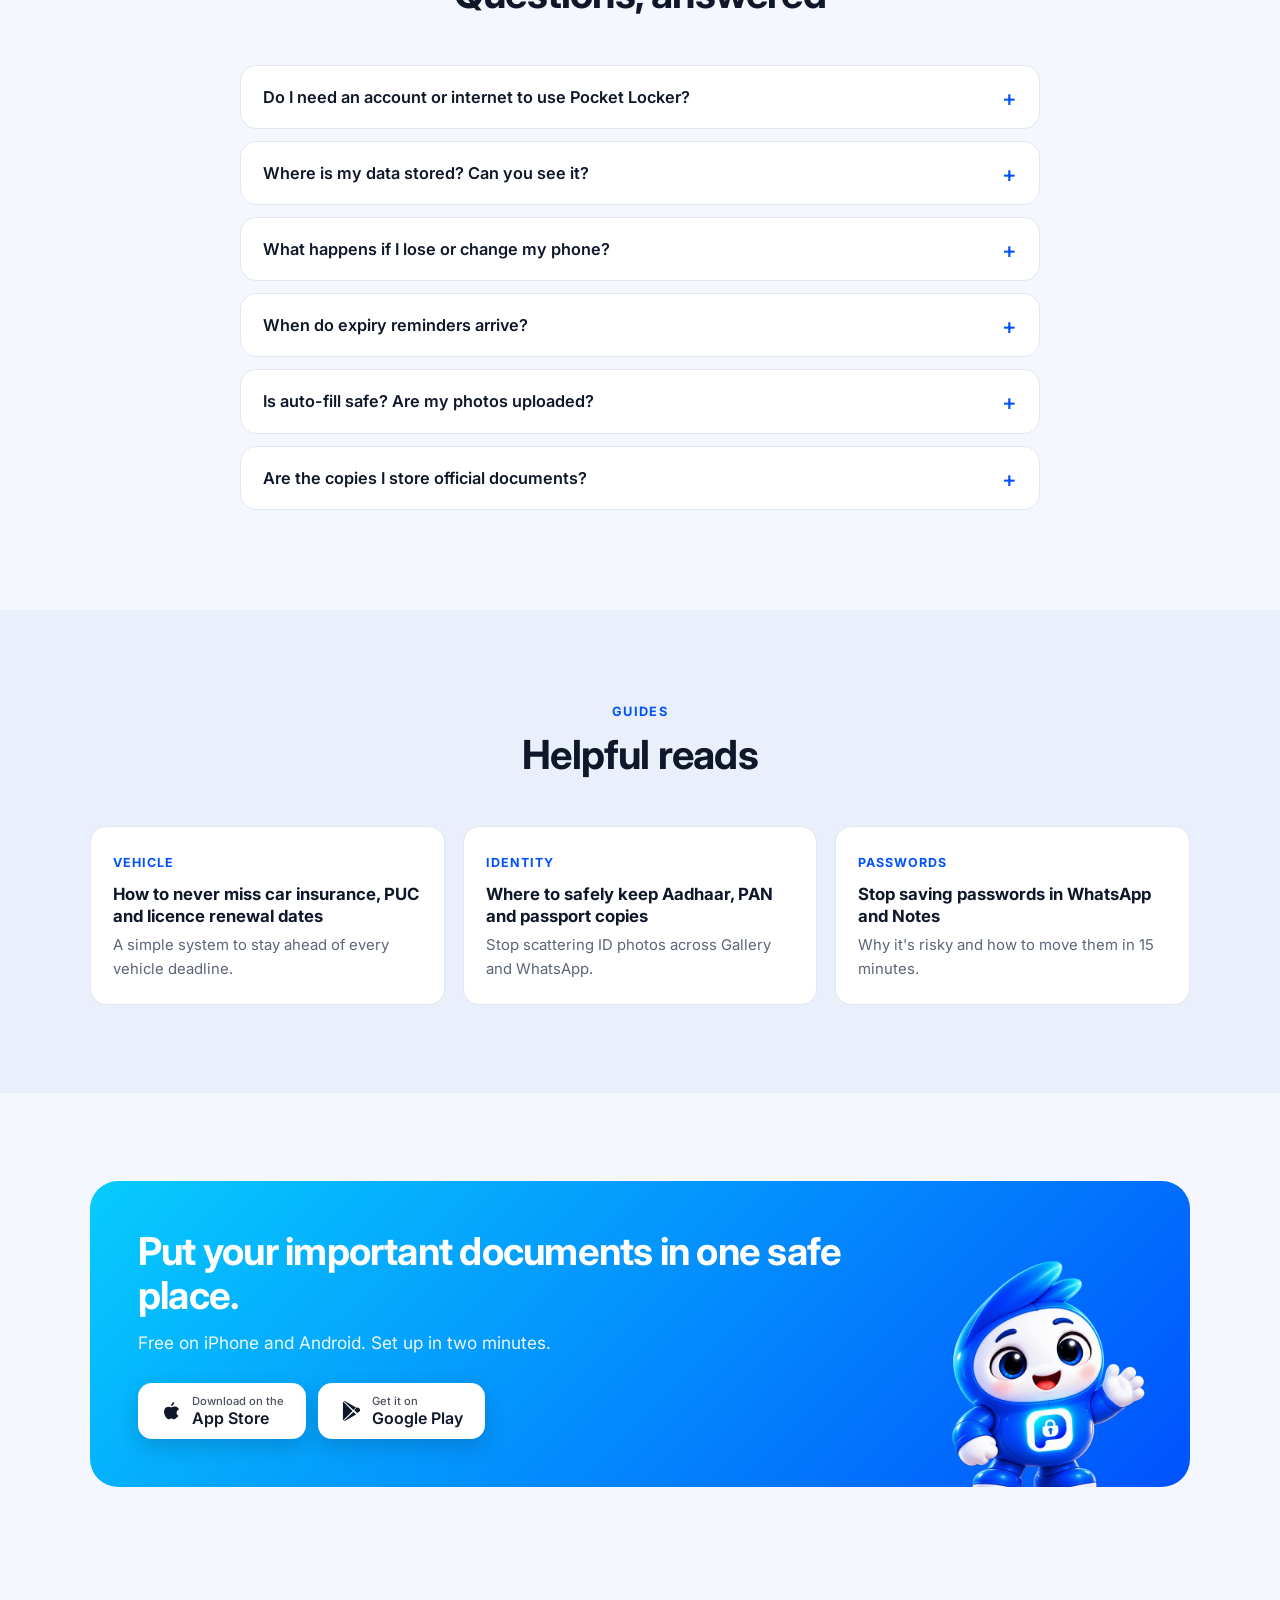
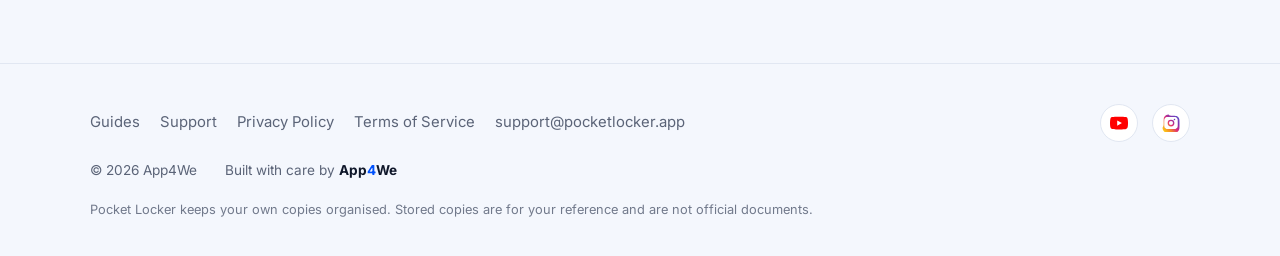
==== commit c0cab634: "Update print statement from 'Hello' to 'Goodbye'" ====
--- a/index.html
+++ b/index.html
@@ -3,36 +3,67 @@
 <head>
 <meta charset="UTF-8">
 <meta name="viewport" content="width=device-width, initial-scale=1.0">
-<title>Pocket Locker — Your documents, passwords & IDs in one private vault</title>
-<meta name="description" content="Scan documents, auto-fill the details and get reminded before anything expires. Pocket Locker keeps your IDs, passwords, insurance and bank details encrypted, offline and organised in folders.">
+<title>Pocket Locker — Private vault for documents, IDs, passwords &amp; notes</title>
+<meta name="description" content="Scan documents, auto-fill the details, generate strong passwords and get reminded before anything expires. Pocket Locker keeps your IDs, passwords, bank details and notes encrypted on your phone — no account, no ads, works offline.">
 <link rel="canonical" href="https://pocketlocker.app/">
+<meta name="author" content="App4We (https://app4we.com)">
+<meta name="theme-color" content="#0052FD">
 <meta property="og:type" content="website">
+<meta property="og:site_name" content="Pocket Locker">
 <meta property="og:title" content="Pocket Locker — Your private document vault">
-<meta property="og:description" content="Scan documents, auto-fill the details, get expiry reminders. Encrypted, offline, organised in folders.">
-<meta name="author" content="App4We (https://app4we.com)">
+<meta property="og:description" content="Scan, auto-fill, expiry reminders and a password generator. Encrypted on your phone, no account, no ads.">
 <meta property="og:url" content="https://pocketlocker.app/">
 <meta property="og:image" content="https://pocketlocker.app/poster-pocketlocker.webp">
+<meta name="twitter:card" content="summary_large_image">
 <link rel="icon" href="logo.png">
+<link rel="apple-touch-icon" href="logo.png">
 <link rel="preconnect" href="https://fonts.googleapis.com">
 <link rel="preconnect" href="https://fonts.gstatic.com" crossorigin>
 <link href="https://fonts.googleapis.com/css2?family=Inter:wght@400;500;600;700;800&display=swap" rel="stylesheet">
+<link rel="preload" as="image" href="images/ui-home.webp">
+
+<script type="application/ld+json">
+{
+  "@context": "https://schema.org",
+  "@type": "SoftwareApplication",
+  "name": "Pocket Locker",
+  "operatingSystem": "Android, iOS",
+  "applicationCategory": "UtilitiesApplication",
+  "description": "Private vault for documents, IDs, passwords, bank details and notes. Scan, auto-fill, expiry reminders and password generator. AES-256 encrypted on your phone, no account, no ads.",
+  "url": "https://pocketlocker.app/",
+  "image": "https://pocketlocker.app/poster-pocketlocker.webp",
+  "offers": [
+    { "@type": "Offer", "name": "Free", "price": "0", "priceCurrency": "INR" },
+    { "@type": "Offer", "name": "Premium (yearly)", "price": "349", "priceCurrency": "INR" }
+  ],
+  "publisher": { "@type": "Organization", "name": "App4We", "url": "https://app4we.com" },
+  "downloadUrl": [
+    "https://play.google.com/store/apps/details?id=com.app4me.pocketlocker",
+    "https://apps.apple.com/in/app/pocket-locker-private-vault/id6813628223"
+  ]
+}
+</script>
+
 <style>
   :root {
-    --bg: #F6F8FC;
-    --bg-alt: #EEF3FB;
+    --bg: #F4F7FD;
+    --bg-alt: #EAF0FB;
     --card: #FFFFFF;
     --text: #0F172A;
     --muted: #5B6478;
-    --border: #E3E8F1;
+    --border: #E1E7F2;
     --blue: #0052FD;
+    --blue-soft: #E5EDFF;
     --cyan: #07CCFD;
     --grad: linear-gradient(135deg, #07CCFD 0%, #0052FD 100%);
     --green: #16A34A;
+    --orange: #EA580C;
     --radius: 20px;
-    --shadow: 0 10px 30px rgba(15, 23, 42, 0.08);
+    --shadow: 0 10px 30px rgba(15, 23, 42, 0.07);
+    --shadow-lg: 0 30px 60px rgba(15, 40, 100, 0.20);
   }
   * { box-sizing: border-box; }
-  html { scroll-behavior: smooth; }
+  html { scroll-behavior: smooth; scroll-padding-top: 76px; }
   body {
     margin: 0;
     font-family: 'Inter', system-ui, -apple-system, 'Segoe UI', Roboto, sans-serif;
@@ -40,15 +71,18 @@
     color: var(--text);
     line-height: 1.6;
     -webkit-font-smoothing: antialiased;
+    overflow-x: hidden;
   }
   img { max-width: 100%; height: auto; display: block; }
   a { color: var(--blue); }
-  .wrap { max-width: 1120px; margin: 0 auto; padding: 0 20px; }
+  .wrap { max-width: 1140px; margin: 0 auto; padding: 0 20px; }
+  .skip { position: absolute; left: -999px; }
+  .skip:focus { left: 16px; top: 12px; z-index: 100; background: #fff; padding: 8px 12px; border-radius: 8px; }
 
   /* ---------- Header ---------- */
   .site-header {
     position: sticky; top: 0; z-index: 50;
-    background: rgba(246, 248, 252, 0.88);
+    background: rgba(244, 247, 253, 0.86);
     backdrop-filter: saturate(180%) blur(12px);
     -webkit-backdrop-filter: saturate(180%) blur(12px);
     border-bottom: 1px solid var(--border);
@@ -56,85 +90,137 @@
   .site-header .wrap { display: flex; align-items: center; justify-content: space-between; height: 66px; gap: 16px; }
   .brand { display: flex; align-items: center; gap: 10px; font-weight: 800; font-size: 1.1rem; color: var(--text); text-decoration: none; }
   .brand img { width: 34px; height: 34px; border-radius: 9px; }
-  .nav { display: flex; align-items: center; gap: 26px; }
+  .nav { display: flex; align-items: center; gap: 24px; }
   .nav a { color: var(--muted); text-decoration: none; font-weight: 500; font-size: 0.95rem; }
   .nav a:hover { color: var(--text); }
-  .nav .nav-cta {
-    color: #fff; background: var(--grad); padding: 9px 16px; border-radius: 10px; font-weight: 600;
-  }
+  .nav .nav-cta { color: #fff; background: var(--grad); padding: 9px 16px; border-radius: 10px; font-weight: 600; }
   .nav .nav-cta:hover { color: #fff; opacity: 0.92; }
-  @media (max-width: 760px) { .nav a:not(.nav-cta) { display: none; } }
+  @media (max-width: 860px) { .nav a:not(.nav-cta) { display: none; } }
 
   /* ---------- Buttons ---------- */
   .btn-row { display: flex; flex-wrap: wrap; gap: 12px; align-items: center; }
   .btn {
     display: inline-flex; align-items: center; gap: 10px;
-    padding: 14px 22px; border-radius: 14px;
+    padding: 13px 22px; border-radius: 14px;
     font-weight: 600; font-size: 1rem; text-decoration: none; line-height: 1;
     transition: transform 0.15s ease, box-shadow 0.15s ease;
   }
   .btn svg { width: 22px; height: 22px; flex-shrink: 0; }
   .btn-dark { background: #0F172A; color: #fff; box-shadow: 0 8px 20px rgba(15, 23, 42, 0.18); }
   .btn-dark:hover { transform: translateY(-2px); }
-  .btn-ghost { background: transparent; color: var(--muted); border: 1.5px dashed #C4CCDA; cursor: default; }
   .btn small { display: block; font-size: 0.7rem; font-weight: 500; opacity: 0.75; margin-bottom: 3px; }
   .btn .stack { display: flex; flex-direction: column; }
 
+  /* ---------- Phone frame ---------- */
+  .phone {
+    position: relative; width: 100%; max-width: 270px; margin: 0 auto;
+    aspect-ratio: 640 / 1300;
+    border-radius: 40px; padding: 9px;
+    background: #0F172A;
+    box-shadow: var(--shadow-lg), inset 0 0 0 2px #2A3345;
+  }
+  .phone img {
+    width: 100%; height: 100%; object-fit: cover; object-position: top;
+    border-radius: 31px; background: #EEF3FC;
+  }
+
   /* ---------- Hero ---------- */
-  .hero { position: relative; overflow: hidden; padding: 72px 0 64px; }
+  .hero { position: relative; overflow: hidden; padding: 64px 0 72px; }
   .hero::before {
-    content: ""; position: absolute; inset: -30% -10% auto auto; width: 720px; height: 720px;
-    background: radial-gradient(circle, rgba(7, 204, 253, 0.22), rgba(0, 82, 253, 0.08) 45%, transparent 70%);
+    content: ""; position: absolute; top: -260px; right: -180px; width: 820px; height: 820px;
+    background: radial-gradient(circle, rgba(7, 204, 253, 0.24), rgba(0, 82, 253, 0.08) 45%, transparent 70%);
     pointer-events: none;
   }
-  .hero .wrap { display: grid; grid-template-columns: 1.1fr 0.9fr; gap: 48px; align-items: center; position: relative; }
-  @media (max-width: 900px) { .hero .wrap { grid-template-columns: 1fr; } .hero { padding-top: 48px; } }
+  .hero .wrap { display: grid; grid-template-columns: 1.05fr 0.95fr; gap: 40px; align-items: center; position: relative; }
+  @media (max-width: 920px) { .hero .wrap { grid-template-columns: 1fr; gap: 56px; } .hero { padding-top: 40px; } }
   .new-pill {
     display: inline-flex; align-items: center; gap: 10px;
     background: var(--card); border: 1px solid var(--border); border-radius: 999px;
     padding: 6px 14px 6px 6px; font-size: 0.88rem; font-weight: 600; color: var(--text);
-    text-decoration: none; box-shadow: var(--shadow);
-  }
-  .new-pill span.tag { background: var(--grad); color: #fff; border-radius: 999px; padding: 3px 10px; font-size: 0.75rem; }
-  .hero h1 { font-size: clamp(2.3rem, 5.2vw, 3.6rem); line-height: 1.08; letter-spacing: -0.03em; margin: 22px 0 18px; font-weight: 800; }
-  .hero h1 .grad { background: var(--grad); -webkit-background-clip: text; background-clip: text; color: transparent; }
-  .hero .lede { font-size: 1.15rem; color: var(--muted); max-width: 540px; margin: 0 0 28px; }
+    text-decoration: none; box-shadow: var(--shadow); max-width: 100%;
+  }
+  .new-pill .tag { background: var(--grad); color: #fff; border-radius: 999px; padding: 3px 10px; font-size: 0.75rem; flex-shrink: 0; }
+  .new-pill:hover { border-color: var(--blue); }
+  .hero h1 { font-size: clamp(2.3rem, 5.2vw, 3.7rem); line-height: 1.07; letter-spacing: -0.03em; margin: 22px 0 18px; font-weight: 800; }
+  .grad-text { background: var(--grad); -webkit-background-clip: text; background-clip: text; color: transparent; }
+  .hero .lede { font-size: 1.15rem; color: var(--muted); max-width: 545px; margin: 0 0 28px; }
   .trust { display: flex; flex-wrap: wrap; gap: 10px 18px; margin-top: 26px; color: var(--muted); font-size: 0.92rem; font-weight: 500; }
   .trust span { display: inline-flex; align-items: center; gap: 6px; }
   .trust span::before { content: "✓"; color: var(--green); font-weight: 800; }
 
-  /* ---------- Phone mockup ---------- */
-  .phone {
-    position: relative; width: 100%; max-width: 280px; margin: 0 auto;
-    aspect-ratio: 1284 / 2778;
-    border-radius: 42px; padding: 10px;
-    background: #0F172A;
-    box-shadow: 0 30px 60px rgba(15, 23, 42, 0.25), inset 0 0 0 2px #2A3345;
-  }
-  .phone img, .phone .ph-fallback {
-    width: 100%; height: 100%; object-fit: cover; object-position: top;
-    border-radius: 32px; background: #E9EEF6;
-  }
-  .phone .ph-fallback { display: none; align-items: center; justify-content: center; color: var(--muted); font-size: 0.85rem; text-align: center; padding: 20px; }
-  .phone.missing img { display: none; }
-  .phone.missing .ph-fallback { display: flex; }
-  .hero .phone { max-width: 300px; transform: rotate(2deg); }
-  @media (max-width: 900px) { .hero .phone { max-width: 230px; } }
+  .hero-visual { position: relative; height: 600px; }
+  .hero-visual .phone { position: absolute; }
+  .hero-visual .ph-front { width: 280px; max-width: none; left: 50%; top: 0; transform: translateX(-30%) rotate(2deg); z-index: 2; }
+  .hero-visual .ph-back { width: 240px; max-width: none; left: 50%; top: 50px; transform: translateX(-118%) rotate(-7deg); z-index: 1; opacity: 0.97; }
+  .float-chip {
+    position: absolute; z-index: 4; display: flex; align-items: center; gap: 10px;
+    background: var(--card); border: 1px solid var(--border); border-radius: 14px; box-shadow: var(--shadow-lg);
+    padding: 10px 14px; font-size: 0.85rem; font-weight: 600; white-space: nowrap;
+  }
+  .float-chip .dot { width: 30px; height: 30px; border-radius: 9px; display: grid; place-items: center; font-size: 1rem; }
+  .float-chip small { display: block; color: var(--muted); font-weight: 500; font-size: 0.76rem; }
+  .chip-expiry { left: 0; top: 6px; }
+  .chip-expiry .dot { background: #FFEDD5; }
+  .chip-enc { right: -16px; bottom: 36px; }
+  .chip-enc .dot { background: var(--blue-soft); }
+  .hero-poloshi {
+    position: absolute; left: 0; bottom: -10px; width: 170px; z-index: 3;
+    filter: drop-shadow(0 18px 28px rgba(0, 82, 253, 0.28));
+    animation: bob 4s ease-in-out infinite;
+  }
+  .hero-poloshi img { animation: wave 3.2s ease-in-out infinite; transform-origin: 50% 90%; }
+  .speech {
+    position: absolute; left: 22px; bottom: 165px; z-index: 4;
+    background: var(--card); border: 1px solid var(--border); box-shadow: var(--shadow);
+    padding: 8px 13px; border-radius: 16px 16px 16px 4px; font-size: 0.85rem; font-weight: 600; white-space: nowrap;
+  }
+  @media (max-width: 920px) {
+    .hero-visual { height: 520px; max-width: 460px; margin: 0 auto; width: 100%; }
+    .hero-visual .ph-front { width: 240px; }
+    .hero-visual .ph-back { width: 205px; }
+  }
+  @media (max-width: 520px) {
+    .hero-visual { height: 470px; }
+    .hero-visual .ph-front { width: 215px; transform: translateX(-38%) rotate(2deg); }
+    .hero-visual .ph-back { display: none; }
+    .chip-expiry { top: -14px; left: auto; right: -4px; }
+    .chip-enc { display: none; }
+    .hero-poloshi { width: 120px; left: -6px; bottom: -6px; }
+    .speech { left: 0; bottom: 118px; font-size: 0.78rem; }
+  }
 
   /* ---------- Sections ---------- */
-  section { padding: 84px 0; }
+  section { padding: 88px 0; }
   .alt { background: var(--bg-alt); }
   .eyebrow { display: inline-block; font-size: 0.8rem; font-weight: 700; letter-spacing: 0.1em; text-transform: uppercase; color: var(--blue); margin-bottom: 10px; }
-  .section-head { text-align: center; max-width: 680px; margin: 0 auto 48px; }
+  .section-head { text-align: center; max-width: 700px; margin: 0 auto 48px; }
   .section-head h2 { font-size: clamp(1.8rem, 3.6vw, 2.5rem); line-height: 1.15; letter-spacing: -0.02em; margin: 0 0 12px; }
   .section-head p { color: var(--muted); font-size: 1.08rem; margin: 0; }
-
-  /* ---------- Feature rows (text + screenshot) ---------- */
-  .feature-row { display: grid; grid-template-columns: 1fr 1fr; gap: 56px; align-items: center; margin-bottom: 88px; }
+  .badge { display: inline-block; vertical-align: middle; font-size: 0.7rem; font-weight: 700; border-radius: 999px; padding: 2px 9px; letter-spacing: 0.04em; margin-left: 8px; }
+  .badge-free { color: var(--green); border: 1.5px solid rgba(22, 163, 74, 0.5); }
+  .badge-pro { color: #B45309; background: #FEF3C7; border: 1.5px solid #FCD34D; }
+  .badge-new { color: #fff; background: var(--grad); }
+
+  /* ---------- What's new ---------- */
+  .whatsnew { padding: 0 0 24px; margin-top: -24px; }
+  .new-grid {
+    display: grid; grid-template-columns: repeat(3, 1fr); gap: 16px;
+  }
+  @media (max-width: 860px) { .new-grid { grid-template-columns: 1fr 1fr; } }
+  @media (max-width: 540px) { .new-grid { grid-template-columns: 1fr; } }
+  .new-card { background: var(--card); border: 1px solid var(--border); border-radius: 18px; padding: 20px 22px; box-shadow: var(--shadow); display: flex; gap: 14px; align-items: flex-start; }
+  .new-card .ic { width: 44px; height: 44px; border-radius: 12px; background: var(--blue-soft); display: grid; place-items: center; font-size: 1.35rem; flex-shrink: 0; }
+  .new-card h3 { margin: 0 0 4px; font-size: 1.02rem; }
+  .new-card p { margin: 0; color: var(--muted); font-size: 0.93rem; line-height: 1.5; }
+  .version-line { text-align: center; color: var(--muted); font-size: 0.9rem; margin: 0 0 22px; font-weight: 500; }
+  .version-line b { color: var(--text); }
+
+  /* ---------- Feature rows ---------- */
+  .feature-row { display: grid; grid-template-columns: 1fr 1fr; gap: 56px; align-items: center; margin-bottom: 96px; }
   .feature-row:last-child { margin-bottom: 0; }
   .feature-row.reverse .text { order: 2; }
   @media (max-width: 860px) {
-    .feature-row { grid-template-columns: 1fr; gap: 32px; margin-bottom: 64px; }
+    .feature-row { grid-template-columns: 1fr; gap: 32px; margin-bottom: 72px; }
     .feature-row.reverse .text { order: 0; }
   }
   .feature-row h3 { font-size: clamp(1.5rem, 3vw, 2rem); line-height: 1.2; letter-spacing: -0.02em; margin: 0 0 14px; }
@@ -142,50 +228,84 @@
   .ticks { list-style: none; padding: 0; margin: 0; }
   .ticks li { position: relative; padding-left: 30px; margin: 10px 0; font-weight: 500; }
   .ticks li::before {
-    content: "✓"; position: absolute; left: 0; top: 1px; width: 20px; height: 20px; border-radius: 50%;
+    content: "✓"; position: absolute; left: 0; top: 2px; width: 20px; height: 20px; border-radius: 50%;
     background: var(--grad); color: #fff; font-size: 0.72rem; font-weight: 800;
     display: flex; align-items: center; justify-content: center;
   }
-  .badge-free { display: inline-block; margin-left: 8px; vertical-align: middle; font-size: 0.72rem; font-weight: 700; color: var(--green); border: 1.5px solid rgba(22, 163, 74, 0.5); border-radius: 999px; padding: 2px 9px; letter-spacing: 0.04em; }
+  .ticks li small { display: block; color: var(--muted); font-weight: 400; font-size: 0.92rem; }
   .shot-stage {
-    border-radius: 28px; padding: 40px 20px;
-    background: radial-gradient(circle at 30% 20%, rgba(7, 204, 253, 0.25), transparent 55%), radial-gradient(circle at 80% 90%, rgba(0, 82, 253, 0.18), transparent 55%), var(--card);
+    border-radius: 28px; padding: 44px 20px; position: relative;
+    background: radial-gradient(circle at 30% 20%, rgba(7, 204, 253, 0.22), transparent 55%), radial-gradient(circle at 80% 90%, rgba(0, 82, 253, 0.16), transparent 55%), var(--card);
     border: 1px solid var(--border);
   }
-
-  /* ---------- "Also built in" compact list ---------- */
+  .shot-stage.duo { display: flex; justify-content: center; align-items: flex-start; gap: 18px; padding: 44px 16px; }
+  .shot-stage.duo .phone { max-width: 220px; margin: 0; }
+  .shot-stage.duo .phone:last-child { margin-top: 48px; }
+  @media (max-width: 520px) {
+    .shot-stage.duo .phone { max-width: 46%; border-radius: 28px; padding: 6px; }
+    .shot-stage.duo .phone img { border-radius: 23px; }
+  }
+  .callout { display: flex; gap: 10px; align-items: flex-start; margin-top: 18px; padding: 12px 14px; border-radius: 12px; background: var(--blue-soft); color: #1E3A8A; font-size: 0.93rem; }
+
+  /* ---------- Categories ---------- */
+  .cats { display: grid; grid-template-columns: repeat(4, 1fr); gap: 16px; }
+  @media (max-width: 960px) { .cats { grid-template-columns: repeat(2, 1fr); } }
+  @media (max-width: 540px) { .cats { grid-template-columns: 1fr; } }
+  .cat { background: var(--card); border: 1px solid var(--border); border-radius: 18px; padding: 20px; box-shadow: var(--shadow); }
+  .cat .hd { display: flex; align-items: center; gap: 10px; margin-bottom: 8px; }
+  .cat .em { font-size: 1.5rem; }
+  .cat h3 { margin: 0; font-size: 1.08rem; }
+  .cat p { margin: 0 0 8px; color: var(--muted); font-size: 0.92rem; }
+  .cat .extra { font-size: 0.86rem; color: var(--blue); font-weight: 600; margin: 0; }
+  .cat.custom { border: 1.5px dashed #9DB7F5; background: linear-gradient(180deg, #fff, #F3F7FF); }
+
+  /* ---------- Also built in ---------- */
+  .private-head { display: flex; align-items: center; justify-content: center; gap: 28px; text-align: left; max-width: 760px; }
+  .private-head img { width: 150px; flex-shrink: 0; filter: drop-shadow(0 14px 22px rgba(0, 82, 253, 0.22)); animation: bob 4.5s ease-in-out infinite; }
+  .private-head h2 { margin-bottom: 8px; }
+  @media (max-width: 600px) { .private-head { flex-direction: column; text-align: center; gap: 12px; } .private-head img { width: 120px; } }
   .also {
-    display: grid; grid-template-columns: repeat(3, 1fr); gap: 0;
+    display: grid; grid-template-columns: repeat(3, 1fr);
     background: var(--card); border: 1px solid var(--border); border-radius: var(--radius); box-shadow: var(--shadow); overflow: hidden;
   }
   @media (max-width: 860px) { .also { grid-template-columns: 1fr 1fr; } }
   @media (max-width: 540px) { .also { grid-template-columns: 1fr; } }
-  .also-item { padding: 26px 24px; border-right: 1px solid var(--border); border-bottom: 1px solid var(--border); }
+  .also-item { padding: 26px 24px; border-right: 1px solid var(--border); border-bottom: 1px solid var(--border); margin: 0 -1px -1px 0; }
   .also-item .ic { font-size: 1.5rem; }
-  .also-item h4 { margin: 10px 0 6px; font-size: 1.05rem; }
+  .also-item h3 { margin: 10px 0 6px; font-size: 1.05rem; }
   .also-item p { margin: 0; color: var(--muted); font-size: 0.95rem; }
 
   /* ---------- Gallery ---------- */
-  .gallery { display: flex; gap: 22px; overflow-x: auto; padding: 8px 4px 20px; scroll-snap-type: x mandatory; }
+  .gallery { display: flex; gap: 22px; overflow-x: auto; padding: 8px 4px 22px; scroll-snap-type: x mandatory; }
   .gallery::-webkit-scrollbar { height: 8px; }
-  .gallery::-webkit-scrollbar-thumb { background: #CBD5E1; border-radius: 8px; }
-  .gallery figure { margin: 0; flex: 0 0 196px; scroll-snap-align: start; }
-  .gallery .phone { max-width: 196px; border-radius: 34px; padding: 8px; }
-  .gallery .phone img, .gallery .phone .ph-fallback { border-radius: 26px; }
-  .gallery figcaption { text-align: center; color: var(--muted); font-size: 0.92rem; font-weight: 500; margin-top: 14px; }
-  /* Centre the row when it fits, without cutting off the first phone. */
+  .gallery::-webkit-scrollbar-thumb { background: #C7D2E5; border-radius: 8px; }
+  .gallery figure { margin: 0; flex: 0 0 200px; scroll-snap-align: start; }
   .gallery figure:first-child { margin-left: auto; }
   .gallery figure:last-child { margin-right: auto; }
+  .gallery .phone { max-width: 200px; border-radius: 32px; padding: 7px; box-shadow: 0 16px 34px rgba(15, 40, 100, 0.16), inset 0 0 0 2px #2A3345; }
+  .gallery .phone img { border-radius: 26px; }
+  .gallery figcaption { text-align: center; color: var(--muted); font-size: 0.92rem; font-weight: 500; margin-top: 14px; }
 
   /* ---------- Pricing ---------- */
-  .plans { display: grid; grid-template-columns: 1fr 1fr; gap: 20px; max-width: 820px; margin: 0 auto; }
-  @media (max-width: 700px) { .plans { grid-template-columns: 1fr; } }
+  .plans { display: grid; grid-template-columns: 1fr 1fr; gap: 20px; max-width: 860px; margin: 0 auto; }
+  @media (max-width: 720px) { .plans { grid-template-columns: 1fr; } }
   .plan { background: var(--card); border: 1px solid var(--border); border-radius: var(--radius); padding: 30px 28px; box-shadow: var(--shadow); }
   .plan.premium { border: 2px solid var(--blue); position: relative; }
   .plan.premium .ribbon { position: absolute; top: -13px; right: 24px; background: var(--grad); color: #fff; font-size: 0.75rem; font-weight: 700; padding: 5px 12px; border-radius: 999px; }
   .plan h3 { margin: 0 0 4px; font-size: 1.25rem; }
-  .plan .price { font-size: 2rem; font-weight: 800; letter-spacing: -0.02em; margin: 6px 0 18px; }
+  .plan .sub { color: var(--muted); font-size: 0.93rem; margin: 0; }
+  .plan .price { font-size: 2.1rem; font-weight: 800; letter-spacing: -0.02em; margin: 8px 0 16px; }
   .plan .price small { font-size: 1rem; font-weight: 500; color: var(--muted); }
+  .plan-note { text-align: center; color: var(--muted); font-size: 0.9rem; margin: 24px auto 0; max-width: 640px; }
+
+  /* ---------- FAQ ---------- */
+  .faq { max-width: 800px; margin: 0 auto; }
+  .faq details { background: var(--card); border: 1px solid var(--border); border-radius: 16px; margin-bottom: 12px; padding: 0 22px; }
+  .faq summary { cursor: pointer; list-style: none; padding: 18px 30px 18px 0; font-weight: 600; font-size: 1.02rem; position: relative; }
+  .faq summary::-webkit-details-marker { display: none; }
+  .faq summary::after { content: "+"; position: absolute; right: 0; top: 14px; font-size: 1.4rem; color: var(--blue); font-weight: 500; transition: transform 0.2s; }
+  .faq details[open] summary::after { transform: rotate(45deg); }
+  .faq details p { margin: 0 0 18px; color: var(--muted); }
 
   /* ---------- Guides ---------- */
   .guides { display: grid; grid-template-columns: repeat(3, 1fr); gap: 18px; }
@@ -193,36 +313,10 @@
   .guide { display: block; background: var(--card); border: 1px solid var(--border); border-radius: 16px; padding: 22px; text-decoration: none; color: var(--text); transition: transform 0.15s ease, border-color 0.15s ease; }
   .guide:hover { transform: translateY(-3px); border-color: var(--blue); }
   .guide .k { font-size: 0.78rem; font-weight: 700; color: var(--blue); text-transform: uppercase; letter-spacing: 0.08em; }
-  .guide h4 { margin: 8px 0 6px; font-size: 1.05rem; line-height: 1.35; }
+  .guide h3 { margin: 8px 0 6px; font-size: 1.05rem; line-height: 1.35; }
   .guide p { margin: 0; color: var(--muted); font-size: 0.93rem; }
 
-  /* ---------- Final CTA ---------- */
-  .cta-band { background: var(--grad); color: #fff; border-radius: 28px; }
-  .cta-band h2 { font-size: clamp(1.7rem, 3.6vw, 2.4rem); line-height: 1.15; margin: 0 0 12px; letter-spacing: -0.02em; }
-  .cta-band p { margin: 0 0 26px; opacity: 0.92; font-size: 1.08rem; }
-  .cta-band .btn-dark { background: #fff; color: #0F172A; }
-  .cta-band .btn-ghost { color: rgba(255, 255, 255, 0.85); border-color: rgba(255, 255, 255, 0.6); }
-
-  /* ---------- Poloshi ---------- */
-  @keyframes bob { 0%,100% { transform: translateY(0); } 50% { transform: translateY(-10px); } }
-  @keyframes wave { 0%,100% { transform: rotate(0); } 25% { transform: rotate(-4deg); } 75% { transform: rotate(3deg); } }
-  .hero-visual { position: relative; display: flex; justify-content: center; }
-  .hero-poloshi {
-    position: absolute; left: -10px; bottom: -28px; width: 200px; z-index: 3;
-    filter: drop-shadow(0 18px 28px rgba(0, 82, 253, 0.28));
-    animation: bob 4s ease-in-out infinite;
-  }
-  .hero-poloshi img { animation: wave 3.2s ease-in-out infinite; transform-origin: 50% 90%; }
-  .speech {
-    position: absolute; left: 30px; bottom: 205px; z-index: 4;
-    background: var(--card); border: 1px solid var(--border); box-shadow: var(--shadow);
-    padding: 9px 14px; border-radius: 16px 16px 4px 16px; font-size: 0.88rem; font-weight: 600; white-space: nowrap;
-  }
-  @media (max-width: 900px) {
-    .hero-poloshi { width: 140px; left: 4%; bottom: -12px; }
-    .speech { left: 2%; bottom: 140px; font-size: 0.8rem; }
-  }
-
+  /* ---------- Story (Poloshi) ---------- */
   .story { display: grid; grid-template-columns: repeat(3, 1fr); gap: 22px; }
   @media (max-width: 860px) {
     .story { grid-auto-flow: column; grid-auto-columns: 80%; grid-template-columns: none; overflow-x: auto; scroll-snap-type: x mandatory; padding-bottom: 12px; }
@@ -232,55 +326,60 @@
   .story-card img { width: 100%; aspect-ratio: 4 / 5; object-fit: cover; object-position: center 35%; }
   .story-card .cap { padding: 18px 20px 22px; }
   .story-card .step { font-size: 0.75rem; font-weight: 700; letter-spacing: 0.08em; text-transform: uppercase; color: var(--blue); }
-  .story-card h4 { margin: 6px 0 4px; font-size: 1.1rem; }
+  .story-card h3 { margin: 6px 0 4px; font-size: 1.1rem; }
   .story-card p { margin: 0; color: var(--muted); font-size: 0.95rem; }
 
-  .private-head { display: flex; align-items: center; justify-content: center; gap: 28px; text-align: left; max-width: 760px; }
-  .private-head img { width: 150px; flex-shrink: 0; filter: drop-shadow(0 14px 22px rgba(0, 82, 253, 0.22)); animation: bob 4.5s ease-in-out infinite; }
-  .private-head .section-copy h2 { margin-bottom: 8px; }
-  @media (max-width: 600px) { .private-head { flex-direction: column; text-align: center; gap: 12px; } .private-head img { width: 120px; } }
-
-  .cta-band { position: relative; overflow: hidden; display: grid; grid-template-columns: 1fr auto; align-items: center; gap: 24px; text-align: left; padding: 48px 40px 0 48px; }
+  /* ---------- Final CTA ---------- */
+  .cta-band { background: var(--grad); color: #fff; border-radius: 28px; position: relative; overflow: hidden; display: grid; grid-template-columns: 1fr auto; align-items: center; gap: 24px; padding: 48px 40px 0 48px; }
+  .cta-band h2 { font-size: clamp(1.7rem, 3.6vw, 2.4rem); line-height: 1.15; margin: 0 0 12px; letter-spacing: -0.02em; }
+  .cta-band p { margin: 0 0 26px; opacity: 0.92; font-size: 1.08rem; }
+  .cta-band .btn-dark { background: #fff; color: #0F172A; }
   .cta-band .cta-copy { padding-bottom: 48px; }
-  .cta-band .cta-poloshi { width: 250px; align-self: end; margin-bottom: -6px; filter: drop-shadow(0 -6px 24px rgba(255, 255, 255, 0.25)); }
+  .cta-band .cta-poloshi { width: 250px; align-self: end; margin-bottom: -6px; }
   @media (max-width: 760px) {
     .cta-band { grid-template-columns: 1fr; text-align: center; padding: 40px 22px 0; }
     .cta-band .btn-row { justify-content: center; }
     .cta-band .cta-copy { padding-bottom: 8px; }
     .cta-band .cta-poloshi { width: 170px; justify-self: center; }
   }
-  @media (prefers-reduced-motion: reduce) { .hero-poloshi, .hero-poloshi img, .private-head img { animation: none; } }
-
-  .app4we { color: inherit; text-decoration: none; }
-  .app4we.strong { color: var(--text); font-weight: 700; }
-  .app4we:hover { text-decoration: underline; }
-  .app4we .four { color: var(--blue); font-weight: 700; }
+
+  @keyframes bob { 0%,100% { transform: translateY(0); } 50% { transform: translateY(-10px); } }
+  @keyframes wave { 0%,100% { transform: rotate(0); } 25% { transform: rotate(-4deg); } 75% { transform: rotate(3deg); } }
+  @media (prefers-reduced-motion: reduce) { .hero-poloshi, .hero-poloshi img, .private-head img { animation: none; } html { scroll-behavior: auto; } }
 
   /* ---------- Footer ---------- */
-  footer { padding: 40px 0 36px; border-top: 1px solid var(--border); margin-top: 84px; }
+  footer { padding: 40px 0 36px; border-top: 1px solid var(--border); margin-top: 88px; }
   footer .wrap { display: flex; flex-wrap: wrap; gap: 18px; align-items: center; justify-content: space-between; }
-  .f-links { display: flex; flex-wrap: wrap; gap: 20px; align-items: center; }
+  .f-links { display: flex; flex-wrap: wrap; gap: 14px 20px; align-items: center; }
   .f-links a { color: var(--muted); text-decoration: none; font-size: 0.93rem; }
   .f-links a:hover { color: var(--text); }
   .social { display: flex; gap: 14px; }
   .social a { display: inline-flex; width: 38px; height: 38px; align-items: center; justify-content: center; border-radius: 50%; background: var(--card); border: 1px solid var(--border); transition: transform 0.15s ease; }
   .social a:hover { transform: translateY(-2px); }
   .social svg { width: 18px; height: 18px; }
-  .copy { width: 100%; color: var(--muted); font-size: 0.85rem; }
+  .copy { width: 100%; color: var(--muted); font-size: 0.85rem; display: flex; flex-wrap: wrap; gap: 6px 28px; }
+  .disclaimer { width: 100%; color: var(--muted); font-size: 0.8rem; margin: 0; opacity: 0.85; }
+  .app4we { color: inherit; text-decoration: none; }
+  .app4we.strong { color: var(--text); font-weight: 700; }
+  .app4we:hover { text-decoration: underline; }
+  .app4we .four { color: var(--blue); font-weight: 700; }
 </style>
 </head>
 <body>
+<a class="skip" href="#main">Skip to content</a>
 
 <header class="site-header">
   <div class="wrap">
     <a href="https://pocketlocker.app/" class="brand">
-      <img src="logo.png?v=3" alt="">
+      <img src="logo.png?v=3" alt="" width="34" height="34">
       Pocket Locker
     </a>
-    <nav class="nav">
+    <nav class="nav" aria-label="Main">
       <a href="#features">Features</a>
+      <a href="#categories">Categories</a>
       <a href="#screens">Screens</a>
       <a href="#pricing">Pricing</a>
+      <a href="#faq">FAQ</a>
       <a href="guides/">Guides</a>
       <a href="support.html">Support</a>
       <a class="nav-cta" href="https://apps.apple.com/in/app/pocket-locker-private-vault/id6813628223" target="_blank" rel="noopener">Download</a>
@@ -288,44 +387,230 @@
   </div>
 </header>
 
-<main>
+<main id="main">
 
 <!-- ============ HERO ============ -->
 <section class="hero">
   <div class="wrap">
     <div>
-      <a class="new-pill" href="https://play.google.com/store/apps/details?id=com.app4me.pocketlocker" target="_blank" rel="noopener"><span class="tag">NEW</span> Now live on Google Play →</a>
-      <h1>Every important document.<br><span class="grad">Locked in your pocket.</span></h1>
-      <p class="lede">Scan it, let auto-fill do the typing, and get reminded before it expires. IDs, passwords, insurance, bank details and warranties — organised in folders and encrypted on your phone.</p>
+      <a class="new-pill" href="#whats-new"><span class="tag">NEW</span> Fresh new look, Password Generator &amp; Reminders →</a>
+      <h1>Every important document.<br><span class="grad-text">Locked in your pocket.</span></h1>
+      <p class="lede">Scan it, let auto-fill do the typing, and get reminded before it expires. IDs, passwords, bank details, warranties and notes — organised in folders and encrypted on your phone.</p>
       <div class="btn-row">
         <a class="btn btn-dark" href="https://apps.apple.com/in/app/pocket-locker-private-vault/id6813628223" target="_blank" rel="noopener">
-          <svg viewBox="0 0 24 24" fill="currentColor"><path d="M17.05 20.28c-.98.95-2.05.8-3.08.35-1.09-.46-2.09-.48-3.24 0-1.44.62-2.2.44-3.06-.35C2.79 15.25 3.51 7.59 9.05 7.31c1.35.07 2.29.74 3.08.8.03-.02 2.1-1.14 4.19-.98 2.31.19 3.98 1.35 4.36 3.28-3.4.99-3.29 5.34-.42 6.98-.95.99-2.16 1.99-3.21 2.89z"/><path d="M12.15 6.85c-.24-2.05 1.5-4.28 3.36-4.85.28 2.09-1.68 4.7-3.36 4.85z"/></svg>
+          <svg viewBox="0 0 24 24" fill="currentColor" aria-hidden="true"><path d="M17.05 20.28c-.98.95-2.05.8-3.08.35-1.09-.46-2.09-.48-3.24 0-1.44.62-2.2.44-3.06-.35C2.79 15.25 3.51 7.59 9.05 7.31c1.35.07 2.29.74 3.08.8.03-.02 2.1-1.14 4.19-.98 2.31.19 3.98 1.35 4.36 3.28-3.4.99-3.29 5.34-.42 6.98-.95.99-2.16 1.99-3.21 2.89z"/><path d="M12.15 6.85c-.24-2.05 1.5-4.28 3.36-4.85.28 2.09-1.68 4.7-3.36 4.85z"/></svg>
           <span class="stack"><small>Download on the</small>App Store</span>
         </a>
         <a class="btn btn-dark" href="https://play.google.com/store/apps/details?id=com.app4me.pocketlocker" target="_blank" rel="noopener">
-          <svg viewBox="0 0 24 24" fill="currentColor"><path d="M3.6 1.8c-.3.3-.4.7-.4 1.2v18c0 .5.1.9.4 1.2l10-10.2L3.6 1.8zm11 9.2l2.9-2.9L5.3 1.2c-.4-.2-.8-.3-1.1-.2l10.4 10zm0 2L4.2 23c.3.1.7 0 1.1-.2l12.2-6.9-2.9-2.9zm6.7-3.6l-2.7-1.6-3.1 3.2 3.1 3.2 2.7-1.6c.8-.5.8-1.7 0-3.2z"/></svg>
+          <svg viewBox="0 0 24 24" fill="currentColor" aria-hidden="true"><path d="M3.6 1.8c-.3.3-.4.7-.4 1.2v18c0 .5.1.9.4 1.2l10-10.2L3.6 1.8zm11 9.2l2.9-2.9L5.3 1.2c-.4-.2-.8-.3-1.1-.2l10.4 10zm0 2L4.2 23c.3.1.7 0 1.1-.2l12.2-6.9-2.9-2.9zm6.7-3.6l-2.7-1.6-3.1 3.2 3.1 3.2 2.7-1.6c.8-.5.8-1.7 0-3.2z"/></svg>
           <span class="stack"><small>Get it on</small>Google Play</span>
         </a>
       </div>
       <div class="trust">
         <span>AES-256 encrypted</span>
         <span>Works offline</span>
-        <span>Face ID &amp; fingerprint lock</span>
-        <span>No account needed</span>
+        <span>No account, no ads</span>
+        <span>Fingerprint &amp; face unlock</span>
       </div>
     </div>
     <div class="hero-visual">
-      <div class="phone">
-        <img data-shot="screenshot-1" alt="Pocket Locker home screen with categories">
-        <div class="ph-fallback">screenshot-1</div>
-      </div>
+      <div class="phone ph-back"><img src="images/ui-vehicle-detail.webp" alt="Car insurance details with Copy All and Renew Document" width="640" height="1304"></div>
+      <div class="phone ph-front"><img src="images/ui-home.webp" alt="Pocket Locker home: Scan Document, Auto Fill, Expiring Soon and 7 categories" width="640" height="1288" fetchpriority="high"></div>
+      <div class="float-chip chip-expiry"><span class="dot">⏰</span><span>Car insurance<small>Expires in 3 days · 9:00 AM</small></span></div>
+      <div class="float-chip chip-enc"><span class="dot">🔐</span><span>AES-256<small>Encrypted on this phone</small></span></div>
       <div class="hero-poloshi"><img src="poloshi-wave.webp" alt="Poloshi, the Pocket Locker mascot, waving" width="640" height="596"></div>
       <div class="speech">Hi, I'm Poloshi! 👋</div>
     </div>
   </div>
 </section>
 
-<!-- ============ MEET POLOSHI ============ -->
+<!-- ============ WHAT'S NEW ============ -->
+<section id="whats-new" class="whatsnew">
+  <div class="wrap">
+    <p class="version-line"><b>Fresh in Pocket Locker</b> · new ways to keep life sorted</p>
+    <div class="new-grid">
+      <div class="new-card"><div class="ic">✨</div><div><h3>A fresh, lighter look</h3><p>New home with Scan and Auto-fill shortcuts, cleaner category tiles and a Free-plan bar.</p></div></div>
+      <div class="new-card"><div class="ic">🔑</div><div><h3>Password Generator</h3><p>Strong, random passwords made on your phone — with a strength meter and encrypted history.</p></div></div>
+      <div class="new-card"><div class="ic">🔔</div><div><h3>Reminders tab</h3><p>Everything due in the next 30 days, what's expired and what's later — all in one list.</p></div></div>
+      <div class="new-card"><div class="ic">📝</div><div><h3>Full-page notes</h3><p>Checklists, bullet and numbered lists, highlight colours and one-tap date.</p></div></div>
+      <div class="new-card"><div class="ic">🎨</div><div><h3>Your own icons</h3><p>Pick an emoji, a brand icon or a photo for any folder, document or custom category.</p></div></div>
+      <div class="new-card"><div class="ic">☁️</div><div><h3>Smarter backup</h3><p>Auto Backup after every change, only new files uploaded, and a clear list of anything that failed.</p></div></div>
+    </div>
+  </div>
+</section>
+
+<!-- ============ FEATURES ============ -->
+<section id="features">
+  <div class="wrap">
+    <div class="section-head">
+      <span class="eyebrow">How it helps</span>
+      <h2>Add a document in seconds. Find it in one tap.</h2>
+      <p>Everything you need to keep life's paperwork under control — nothing you don't.</p>
+    </div>
+
+    <!-- Scan + Auto-fill -->
+    <div class="feature-row">
+      <div class="text">
+        <span class="eyebrow">Scan &amp; Auto-fill <span class="badge badge-free">FREE</span></span>
+        <h3>Scan it once. Auto-fill does the typing.</h3>
+        <p>Point your camera at an RC book, policy or ID card. Pocket Locker finds the edges, straightens and cleans the page, then reads the numbers, names and dates for you to check.</p>
+        <ul class="ticks">
+          <li>One page saves as a photo; two or more become one PDF</li>
+          <li>ID cards come out at real size — front and back side by side on one A4 page</li>
+          <li>Auto-fill from Scan, Camera or Gallery — you confirm every value</li>
+          <li>Add photos or PDFs, crop to the document, view full screen</li>
+        </ul>
+        <div class="callout">🔒 Reading happens on your phone. Your photos are never sent to us.</div>
+      </div>
+      <div class="shot-stage duo">
+        <div class="phone"><img src="images/ui-add-note.webp" alt="Add screen with Auto-fill from photo, icon picker, Scan Document, Photo, Gallery and PDF" width="640" height="1294" loading="lazy"></div>
+        <div class="phone"><img src="images/ui-home-empty.webp" alt="Home screen with Scan Document and Auto Fill shortcuts" width="640" height="1305" loading="lazy"></div>
+      </div>
+    </div>
+
+    <!-- Folders -->
+    <div class="feature-row reverse">
+      <div class="text">
+        <span class="eyebrow">Organised</span>
+        <h3>A folder for every car, bank and family member.</h3>
+        <p>Every document lives in a folder inside its category — like <b>Vehicle › Honda City › Insurance</b>. Each category has a form made for it, so you only see the fields that make sense.</p>
+        <ul class="ticks">
+          <li>7 ready-made categories with their own forms</li>
+          <li>Folder icons: emoji, brand icon or a photo from your gallery</li>
+          <li>Rename the first three fields for one entry — “Title” becomes “Policy Name”</li>
+          <li>Move any document to another folder or category</li>
+          <li>Make your own categories — Medical, Property, Insurance — with one of 4 forms <span class="badge badge-pro">PREMIUM</span></li>
+        </ul>
+      </div>
+      <div class="shot-stage duo">
+        <div class="phone"><img src="images/ui-add-folder.webp" alt="Choosing a category and folder before adding a password" width="640" height="1295" loading="lazy"></div>
+        <div class="phone"><img src="images/ui-custom-category.webp" alt="New Category screen with form types and icon picker" width="640" height="1319" loading="lazy"></div>
+      </div>
+    </div>
+
+    <!-- Reminders -->
+    <div class="feature-row">
+      <div class="text">
+        <span class="eyebrow">Never miss a date</span>
+        <h3>Reminded before insurance, PUC or a card expires.</h3>
+        <p>Choose 7 or 30 days before any expiry date and a reminder arrives at 9:00 AM — every day from a week before until it's due. Tap the notification and the document opens.</p>
+        <ul class="ticks">
+          <li>“Expiring soon” on Home and a Reminders tab for the next 30 days</li>
+          <li>Tap <b>Renew</b> — the new date is saved, old dates go into history</li>
+          <li>Bank card expiry and “change this password by” reminders</li>
+          <li>Custom date &amp; time reminders, including Notes <span class="badge badge-pro">PREMIUM</span></li>
+        </ul>
+      </div>
+      <div class="shot-stage">
+        <div class="phone"><img src="images/ui-vehicle-detail.webp" alt="Vehicle document with 1 day left, Renew Document and Copy All" width="640" height="1304" loading="lazy"></div>
+      </div>
+    </div>
+
+    <!-- Generator -->
+    <div class="feature-row reverse">
+      <div class="text">
+        <span class="eyebrow">New · Password Generator <span class="badge badge-free">FREE</span></span>
+        <h3>Strong passwords, made on your phone.</h3>
+        <p>Open the Generator tab, or tap the key button beside any Password field. Pick the length and characters — Pocket Locker does the rest.</p>
+        <ul class="ticks">
+          <li>6 to 40 characters: upper, lower, numbers and symbols</li>
+          <li>Avoid look-alike characters like 0 / O and 1 / l</li>
+          <li>Strength meter, plus an encrypted history of the last 50</li>
+          <li>On Android, a copied password is cleared from the clipboard after 60 seconds</li>
+        </ul>
+      </div>
+      <div class="shot-stage duo">
+        <div class="phone"><img src="images/ui-generator.webp" alt="Password Generator with length slider, character options and strength meter" width="640" height="1300" loading="lazy"></div>
+        <div class="phone"><img src="images/ui-password-form.webp" alt="Add password form with the generator key button beside the Password field" width="640" height="1308" loading="lazy"></div>
+      </div>
+    </div>
+
+    <!-- Copy All -->
+    <div class="feature-row">
+      <div class="text">
+        <span class="eyebrow">Use your details</span>
+        <h3>Copy exactly what you need. Nothing more.</h3>
+        <p>Filling a form or sharing bank details in a chat? Tap any value to copy it, or use <b>Copy All</b> to tick just the details you need and paste them together.</p>
+        <ul class="ticks">
+          <li>Passwords and PINs stay hidden until you tap to show</li>
+          <li>Full-page search — best matches first. Passwords are never searched</li>
+          <li>Document Info shows when each item was added and last changed</li>
+          <li>Deleted by mistake? Restore from Trash within 30 days</li>
+        </ul>
+      </div>
+      <div class="shot-stage">
+        <div class="phone"><img src="images/ui-password-detail.webp" alt="Netflix login with Copy All, hidden password and change-password reminder" width="640" height="1299" loading="lazy"></div>
+      </div>
+    </div>
+  </div>
+</section>
+
+<!-- ============ CATEGORIES ============ -->
+<section id="categories" class="alt">
+  <div class="wrap">
+    <div class="section-head">
+      <span class="eyebrow">7 ready-made categories</span>
+      <h2>A place for everything you need to keep</h2>
+      <p>Each category comes with the right form, so adding something takes seconds.</p>
+    </div>
+    <div class="cats">
+      <div class="cat"><div class="hd"><span class="em">🔑</span><h3>Password</h3></div><p>Logins for apps, websites, email and Wi-Fi — username, URL, PIN and password.</p><p class="extra">Generator built in · change-by reminder</p></div>
+      <div class="cat"><div class="hd"><span class="em">📝</span><h3>Notes</h3></div><p>Lists, ideas and to-dos in a full-page editor with checklists and highlights.</p><p class="extra">Home-screen “New Note” shortcut</p></div>
+      <div class="cat"><div class="hd"><span class="em">🚗</span><h3>Vehicle</h3></div><p>RC book, insurance, PUC and service records with policy number, dates and amount.</p><p class="extra">Expiry reminders · renewal history</p></div>
+      <div class="cat"><div class="hd"><span class="em">🪪</span><h3>Identity</h3></div><p>Aadhaar, PAN, driving licence, passport and voter ID.</p><p class="extra">Front &amp; back on one A4 page</p></div>
+      <div class="cat"><div class="hd"><span class="em">🛡️</span><h3>Warranty</h3></div><p>Warranty cards and purchase bills for every gadget and appliance.</p><p class="extra">Reminded before the warranty ends</p></div>
+      <div class="cat"><div class="hd"><span class="em">🎓</span><h3>Certificate</h3></div><p>Degrees, marksheets and course certificates.</p><p class="extra">Multi-page scan as one PDF</p></div>
+      <div class="cat"><div class="hd"><span class="em">🏦</span><h3>Bank</h3></div><p>Account number, IFSC, branch, UPI ID, card number and expiry, netbanking ID.</p><p class="extra">Card expiry reminder · Copy All</p></div>
+      <div class="cat custom"><div class="hd"><span class="em">➕</span><h3>Your own <span class="badge badge-pro">PREMIUM</span></h3></div><p>Medical, Property, Insurance — any category you need, with your own icon.</p><p class="extra">Choose from 4 form types</p></div>
+    </div>
+  </div>
+</section>
+
+<!-- ============ PRIVATE BY DESIGN ============ -->
+<section>
+  <div class="wrap">
+    <div class="section-head private-head">
+      <img src="poloshi-locker.webp" alt="Poloshi holding the Pocket Locker lock" loading="lazy" width="800" height="875">
+      <div>
+        <span class="eyebrow">Private by design</span>
+        <h2>Your data stays yours.</h2>
+        <p>No account, no ads, no tracking — and no servers of our own. Everything stays on your phone unless you choose to back it up to your own Google Drive.</p>
+      </div>
+    </div>
+    <div class="also">
+      <div class="also-item"><div class="ic">🔐</div><h3>AES-256 on your phone</h3><p>Titles, numbers, notes and passwords are encrypted before they're saved. Photos and PDFs stay in the app's private storage.</p></div>
+      <div class="also-item"><div class="ic">👆</div><h3>App Lock &amp; auto-lock</h3><p>Opens with fingerprint, face unlock or screen lock. Locks again immediately, after 1, 5 or 10 minutes — your choice.</p></div>
+      <div class="also-item"><div class="ic">📴</div><h3>Fully offline</h3><p>View, add and search everything with no internet at all.</p></div>
+      <div class="also-item"><div class="ic">☁️</div><h3>Backup to your Drive</h3><p>A private app folder only Pocket Locker can open. Auto Backup after each change; restore on a new phone — even Android ↔ iPhone.</p></div>
+      <div class="also-item"><div class="ic">🔄</div><h3>Sync status at a glance</h3><p>The Sync button shows changes waiting for backup, and the Backup page lists any file that couldn't be saved.</p></div>
+      <div class="also-item"><div class="ic">🗑️</div><h3>30-day Trash</h3><p>Deleted something by mistake? Restore it any time within 30 days.</p></div>
+      <div class="also-item"><div class="ic">📦</div><h3>Download Reports <span class="badge badge-pro">PREMIUM</span></h3><p>A ZIP of the categories you choose — every document's details plus its photos and PDFs.</p></div>
+      <div class="also-item"><div class="ic">⚡</div><h3>Home-screen shortcuts</h3><p>Long-press the app icon for New Note and My Notes.</p></div>
+      <div class="also-item"><div class="ic">🌗</div><h3>Light &amp; Dark mode</h3><p>Light, Dark or follow your phone's setting.</p></div>
+    </div>
+  </div>
+</section>
+
+<!-- ============ GALLERY ============ -->
+<section id="screens" class="alt">
+  <div class="wrap">
+    <div class="section-head">
+      <span class="eyebrow">Screens</span>
+      <h2>What it actually looks like</h2>
+      <p>No clutter — just your documents, organised clearly.</p>
+    </div>
+    <div class="gallery">
+      <figure><div class="phone"><img src="images/ui-home.webp" alt="Home screen" width="640" height="1288" loading="lazy"></div><figcaption>Your whole vault at a glance</figcaption></figure>
+      <figure><div class="phone"><img src="images/ui-add-note.webp" alt="Scan and auto-fill when adding" width="640" height="1294" loading="lazy"></div><figcaption>Scan it — auto-fill types it</figcaption></figure>
+      <figure><div class="phone"><img src="images/ui-vehicle-detail.webp" alt="Vehicle document details" width="640" height="1304" loading="lazy"></div><figcaption>Expiry, renew &amp; Copy All</figcaption></figure>
+      <figure><div class="phone"><img src="images/ui-generator.webp" alt="Password Generator" width="640" height="1300" loading="lazy"></div><figcaption>Password Generator</figcaption></figure>
+      <figure><div class="phone"><img src="images/ui-password-detail.webp" alt="Saved login details" width="640" height="1299" loading="lazy"></div><figcaption>Passwords hidden until you tap</figcaption></figure>
+      <figure><div class="phone"><img src="images/ui-custom-category.webp" alt="New custom category" width="640" height="1319" loading="lazy"></div><figcaption>Your own categories</figcaption></figure>
+    </div>
+  </div>
+</section>
+
+<!-- ============ POLOSHI ============ -->
 <section id="poloshi">
   <div class="wrap">
     <div class="section-head">
@@ -336,160 +621,93 @@
     <div class="story">
       <div class="story-card">
         <img src="poloshi-story-1.webp" alt="Poloshi confused by sticky notes for WiFi passwords, bank details and ID numbers" loading="lazy">
-        <div class="cap"><span class="step">01 · The mess</span><h4>Where did I save that?</h4><p>Passwords on sticky notes, ID photos in the gallery, policies lost in WhatsApp.</p></div>
+        <div class="cap"><span class="step">01 · The mess</span><h3>Where did I save that?</h3><p>Passwords on sticky notes, ID photos in the gallery, policies lost in WhatsApp.</p></div>
       </div>
       <div class="story-card">
         <img src="poloshi-story-2.webp" alt="Poloshi with a lightbulb idea" loading="lazy">
-        <div class="cap"><span class="step">02 · The idea</span><h4>Keep it all in one place</h4><p>Scan it once, let auto-fill do the typing, and lock it with your fingerprint.</p></div>
+        <div class="cap"><span class="step">02 · The idea</span><h3>Keep it all in one place</h3><p>Scan it once, let auto-fill do the typing, and lock it with your fingerprint.</p></div>
       </div>
       <div class="story-card">
         <img src="poloshi-story-3.webp" alt="Poloshi winking beside the Pocket Locker vault on a phone" loading="lazy">
-        <div class="cap"><span class="step">03 · Sorted</span><h4>Your vault, always with you</h4><p>Everything organised, encrypted and ready in one tap — even offline.</p></div>
-      </div>
-    </div>
-  </div>
-</section>
-
-<!-- ============ FEATURES ============ -->
-<section id="features" class="alt">
-  <div class="wrap">
-    <div class="section-head">
-      <span class="eyebrow">How it helps</span>
-      <h2>Add a document in seconds. Find it in one tap.</h2>
-      <p>Everything you need to keep life's paperwork under control — nothing you don't.</p>
-    </div>
-
-    <div class="feature-row">
-      <div class="text">
-        <span class="eyebrow">New · Scanner &amp; Auto-fill <span class="badge-free">FREE</span></span>
-        <h3>Scan it once. Auto-fill does the typing.</h3>
-        <p>Point your camera at an RC, policy or ID. The edges are found and straightened automatically, and Pocket Locker reads the numbers, names and dates for you to confirm.</p>
-        <ul class="ticks">
-          <li>Automatic edge detection and clean-up</li>
-          <li>Several pages become one PDF</li>
-          <li>Auto-fill numbers, names and dates — you check each one</li>
-          <li>Crop any photo before saving</li>
-        </ul>
-      </div>
-      <div class="shot-stage">
-        <div class="phone">
-          <img data-shot="screenshot-4" alt="Scanning a document and auto-filling its details" loading="lazy">
-          <div class="ph-fallback">screenshot-4</div>
-        </div>
-      </div>
-    </div>
-
-    <div class="feature-row reverse">
-      <div class="text">
-        <span class="eyebrow">Organised</span>
-        <h3>A folder for every car, bank and family member.</h3>
-        <p>Ready-made categories — Passwords, Notes, Vehicle, Identity, Warranty, Certificates, Bank — each with a form made for it. Create folders inside, or add your own categories.</p>
-        <ul class="ticks">
-          <li>Bank asks for IFSC and UPI ID; Passwords for username and website</li>
-          <li>Search across titles, numbers and notes</li>
-          <li>Copy All: tick the details you need and copy them in one tap</li>
-        </ul>
-      </div>
-      <div class="shot-stage">
-        <div class="phone">
-          <img data-shot="screenshot-2" alt="Folders inside a category" loading="lazy">
-          <div class="ph-fallback">screenshot-2</div>
-        </div>
-      </div>
-    </div>
-
-    <div class="feature-row">
-      <div class="text">
-        <span class="eyebrow">Never miss a date</span>
-        <h3>Reminded before insurance, PUC or a licence expires.</h3>
-        <p>Set a reminder 30 or 7 days before any expiry date. When you renew, tap Renew — the new date is saved and the old one goes into the document's history.</p>
-        <ul class="ticks">
-          <li>“Expiring soon” on the home screen</li>
-          <li>Renewal history for every document</li>
-          <li>Reminders for notes at any date and time</li>
-        </ul>
-      </div>
-      <div class="shot-stage">
-        <div class="phone">
-          <img data-shot="screenshot-3" alt="Document details with renewal history" loading="lazy">
-          <div class="ph-fallback">screenshot-3</div>
-        </div>
-      </div>
-    </div>
-  </div>
-</section>
-
-<!-- ============ ALSO BUILT IN ============ -->
-<section>
-  <div class="wrap">
-    <div class="section-head private-head">
-      <img src="poloshi-locker.webp" alt="Poloshi holding the Pocket Locker lock" loading="lazy" width="800" height="875">
-      <div class="section-copy">
-        <span class="eyebrow">Private by design</span>
-        <h2>Your data stays yours.</h2>
-        <p>Poloshi guards your vault right on your phone — no account, and no cloud you didn't choose.</p>
-      </div>
-    </div>
-    <div class="also">
-      <div class="also-item"><div class="ic">🔐</div><h4>Encrypted on your phone</h4><p>Titles, numbers, notes and passwords are encrypted with AES-256 before they're saved.</p></div>
-      <div class="also-item"><div class="ic">📴</div><h4>Fully offline</h4><p>View, add and search everything with no internet at all.</p></div>
-      <div class="also-item"><div class="ic">👆</div><h4>Face ID &amp; fingerprint</h4><p>Opens with your phone's own lock — no extra password to forget.</p></div>
-      <div class="also-item"><div class="ic">☁️</div><h4>Backup to your Drive</h4><p>Optional backup to your own Google Drive; restore on a new phone in minutes.</p></div>
-      <div class="also-item"><div class="ic">🗑️</div><h4>30-day Trash</h4><p>Deleted something by mistake? Restore it any time within 30 days.</p></div>
-      <div class="also-item"><div class="ic">🌗</div><h4>Light &amp; Dark mode</h4><p>Choose Light, Dark or follow your phone's setting.</p></div>
-    </div>
-  </div>
-</section>
-
-<!-- ============ GALLERY ============ -->
-<section id="screens" class="alt">
-  <div class="wrap">
-    <div class="section-head">
-      <span class="eyebrow">Screens</span>
-      <h2>What it actually looks like</h2>
-      <p>No clutter — just your documents, organised clearly.</p>
-    </div>
-    <div class="gallery">
-      <figure><div class="phone"><img data-shot="screenshot-1" alt="Home screen" loading="lazy"><div class="ph-fallback">screenshot-1</div></div><figcaption>Your whole vault at a glance</figcaption></figure>
-      <figure><div class="phone"><img data-shot="screenshot-2" alt="Folders in a category" loading="lazy"><div class="ph-fallback">screenshot-2</div></div><figcaption>Folders for everything</figcaption></figure>
-      <figure><div class="phone"><img data-shot="screenshot-3" alt="Document details" loading="lazy"><div class="ph-fallback">screenshot-3</div></div><figcaption>Details and renewal history</figcaption></figure>
-      <figure><div class="phone"><img data-shot="screenshot-4" alt="Scan and auto-fill" loading="lazy"><div class="ph-fallback">screenshot-4</div></div><figcaption>Scan it — auto-fill types it</figcaption></figure>
-      <figure><div class="phone"><img data-shot="screenshot-5" alt="Light mode" loading="lazy"><div class="ph-fallback">screenshot-5</div></div><figcaption>Light or dark — your choice</figcaption></figure>
+        <div class="cap"><span class="step">03 · Sorted</span><h3>Your vault, always with you</h3><p>Everything organised, encrypted and ready in one tap — even offline.</p></div>
+      </div>
     </div>
   </div>
 </section>
 
 <!-- ============ PRICING ============ -->
-<section id="pricing">
+<section id="pricing" class="alt">
   <div class="wrap">
     <div class="section-head">
       <span class="eyebrow">Pricing</span>
       <h2>Free to start. Premium when you need more.</h2>
+      <p>The scanner, auto-fill, password generator and backup are free for everyone.</p>
     </div>
     <div class="plans">
       <div class="plan">
         <h3>Free</h3>
+        <p class="sub">Everything you need to get organised</p>
         <div class="price">₹0</div>
         <ul class="ticks">
           <li>Up to 15 documents</li>
-          <li>All 7 ready-made categories</li>
-          <li>Scanner and auto-fill</li>
-          <li>Expiry reminders</li>
-          <li>Google Drive backup</li>
+          <li>All 7 categories, with folders</li>
+          <li>Scanner, Auto-fill &amp; Password Generator</li>
+          <li>One expiry reminder per document (7 or 30 days)</li>
+          <li>Google Drive backup &amp; restore</li>
+          <li>Email support</li>
         </ul>
       </div>
       <div class="plan premium">
         <span class="ribbon">Best value</span>
         <h3>Premium</h3>
-        <div class="price">₹349.00 <small>/ year</small></div>
+        <p class="sub">For the whole family's paperwork</p>
+        <div class="price">₹349 <small>/ year</small></div>
         <ul class="ticks">
           <li>Unlimited documents</li>
           <li>Unlimited custom categories</li>
-          <li>Multi-stage reminders</li>
-          <li>Export everything as a ZIP</li>
+          <li>Several reminders per document</li>
+          <li>Custom date &amp; time reminders, including Notes</li>
+          <li>Download Reports as a ZIP</li>
           <li>Priority support</li>
         </ul>
       </div>
+    </div>
+    <p class="plan-note">Premium is a yearly subscription that renews until you cancel in Google Play or the App Store. Premium comes from your store account — use Restore Purchases on a new phone.</p>
+  </div>
+</section>
+
+<!-- ============ FAQ ============ -->
+<section id="faq">
+  <div class="wrap">
+    <div class="section-head">
+      <span class="eyebrow">FAQ</span>
+      <h2>Questions, answered</h2>
+    </div>
+    <div class="faq">
+      <details>
+        <summary>Do I need an account or internet to use Pocket Locker?</summary>
+        <p>No. There's no sign-up and the app works fully offline. Internet is only used if you turn on backup to your own Google Drive.</p>
+      </details>
+      <details>
+        <summary>Where is my data stored? Can you see it?</summary>
+        <p>Everything stays in the app's private storage on your phone, with titles, numbers, notes and passwords encrypted using AES-256. Pocket Locker has no servers of its own, so we can't see your data.</p>
+      </details>
+      <details>
+        <summary>What happens if I lose or change my phone?</summary>
+        <p>If backup is on, install Pocket Locker on the new phone, connect the same Google Drive and tap Restore. Documents, photos, PDFs, folders, categories and icons come back — even when moving between Android and iPhone.</p>
+      </details>
+      <details>
+        <summary>When do expiry reminders arrive?</summary>
+        <p>At 9:00 AM. With “7 days before” you're reminded every day from a week before until the expiry day. “30 days before” adds one reminder a month ahead. Premium also lets you set a reminder for any date and time.</p>
+      </details>
+      <details>
+        <summary>Is auto-fill safe? Are my photos uploaded?</summary>
+        <p>Auto-fill reads the text on your phone. Images are never sent to us, and you check every value before it's filled in.</p>
+      </details>
+      <details>
+        <summary>Are the copies I store official documents?</summary>
+        <p>No. Pocket Locker keeps your own copies organised for reference. Stored copies are not official documents.</p>
+      </details>
     </div>
   </div>
 </section>
@@ -502,9 +720,9 @@
       <h2>Helpful reads</h2>
     </div>
     <div class="guides">
-      <a class="guide" href="guides/never-miss-vehicle-insurance-puc-renewal.html"><span class="k">Vehicle</span><h4>How to never miss car insurance, PUC and licence renewal dates</h4><p>A simple system to stay ahead of every vehicle deadline.</p></a>
-      <a class="guide" href="guides/store-aadhaar-pan-passport-safely-on-phone.html"><span class="k">Identity</span><h4>Where to safely keep Aadhaar, PAN and passport copies</h4><p>Stop scattering ID photos across Gallery and WhatsApp.</p></a>
-      <a class="guide" href="guides/stop-saving-passwords-in-whatsapp-notes.html"><span class="k">Passwords</span><h4>Stop saving passwords in WhatsApp and Notes</h4><p>Why it's risky and how to move them in 15 minutes.</p></a>
+      <a class="guide" href="guides/never-miss-vehicle-insurance-puc-renewal.html"><span class="k">Vehicle</span><h3>How to never miss car insurance, PUC and licence renewal dates</h3><p>A simple system to stay ahead of every vehicle deadline.</p></a>
+      <a class="guide" href="guides/store-aadhaar-pan-passport-safely-on-phone.html"><span class="k">Identity</span><h3>Where to safely keep Aadhaar, PAN and passport copies</h3><p>Stop scattering ID photos across Gallery and WhatsApp.</p></a>
+      <a class="guide" href="guides/stop-saving-passwords-in-whatsapp-notes.html"><span class="k">Passwords</span><h3>Stop saving passwords in WhatsApp and Notes</h3><p>Why it's risky and how to move them in 15 minutes.</p></a>
     </div>
   </div>
 </section>
@@ -514,18 +732,18 @@
   <div class="wrap">
     <div class="cta-band">
       <div class="cta-copy">
-      <h2>Put your important documents in one safe place.</h2>
-      <p>Free on iPhone and Android. Set up in two minutes.</p>
-      <div class="btn-row">
-        <a class="btn btn-dark" href="https://apps.apple.com/in/app/pocket-locker-private-vault/id6813628223" target="_blank" rel="noopener">
-          <svg viewBox="0 0 24 24" fill="currentColor"><path d="M17.05 20.28c-.98.95-2.05.8-3.08.35-1.09-.46-2.09-.48-3.24 0-1.44.62-2.2.44-3.06-.35C2.79 15.25 3.51 7.59 9.05 7.31c1.35.07 2.29.74 3.08.8.03-.02 2.1-1.14 4.19-.98 2.31.19 3.98 1.35 4.36 3.28-3.4.99-3.29 5.34-.42 6.98-.95.99-2.16 1.99-3.21 2.89z"/><path d="M12.15 6.85c-.24-2.05 1.5-4.28 3.36-4.85.28 2.09-1.68 4.7-3.36 4.85z"/></svg>
-          <span class="stack"><small>Download on the</small>App Store</span>
-        </a>
-        <a class="btn btn-dark" href="https://play.google.com/store/apps/details?id=com.app4me.pocketlocker" target="_blank" rel="noopener">
-          <svg viewBox="0 0 24 24" fill="currentColor"><path d="M3.6 1.8c-.3.3-.4.7-.4 1.2v18c0 .5.1.9.4 1.2l10-10.2L3.6 1.8zm11 9.2l2.9-2.9L5.3 1.2c-.4-.2-.8-.3-1.1-.2l10.4 10zm0 2L4.2 23c.3.1.7 0 1.1-.2l12.2-6.9-2.9-2.9zm6.7-3.6l-2.7-1.6-3.1 3.2 3.1 3.2 2.7-1.6c.8-.5.8-1.7 0-3.2z"/></svg>
-          <span class="stack"><small>Get it on</small>Google Play</span>
-        </a>
-      </div>
+        <h2>Put your important documents in one safe place.</h2>
+        <p>Free on iPhone and Android. Set up in two minutes.</p>
+        <div class="btn-row">
+          <a class="btn btn-dark" href="https://apps.apple.com/in/app/pocket-locker-private-vault/id6813628223" target="_blank" rel="noopener">
+            <svg viewBox="0 0 24 24" fill="currentColor" aria-hidden="true"><path d="M17.05 20.28c-.98.95-2.05.8-3.08.35-1.09-.46-2.09-.48-3.24 0-1.44.62-2.2.44-3.06-.35C2.79 15.25 3.51 7.59 9.05 7.31c1.35.07 2.29.74 3.08.8.03-.02 2.1-1.14 4.19-.98 2.31.19 3.98 1.35 4.36 3.28-3.4.99-3.29 5.34-.42 6.98-.95.99-2.16 1.99-3.21 2.89z"/><path d="M12.15 6.85c-.24-2.05 1.5-4.28 3.36-4.85.28 2.09-1.68 4.7-3.36 4.85z"/></svg>
+            <span class="stack"><small>Download on the</small>App Store</span>
+          </a>
+          <a class="btn btn-dark" href="https://play.google.com/store/apps/details?id=com.app4me.pocketlocker" target="_blank" rel="noopener">
+            <svg viewBox="0 0 24 24" fill="currentColor" aria-hidden="true"><path d="M3.6 1.8c-.3.3-.4.7-.4 1.2v18c0 .5.1.9.4 1.2l10-10.2L3.6 1.8zm11 9.2l2.9-2.9L5.3 1.2c-.4-.2-.8-.3-1.1-.2l10.4 10zm0 2L4.2 23c.3.1.7 0 1.1-.2l12.2-6.9-2.9-2.9zm6.7-3.6l-2.7-1.6-3.1 3.2 3.1 3.2 2.7-1.6c.8-.5.8-1.7 0-3.2z"/></svg>
+            <span class="stack"><small>Get it on</small>Google Play</span>
+          </a>
+        </div>
       </div>
       <img class="cta-poloshi" src="poloshi-wave.webp" alt="Poloshi waving" loading="lazy" width="640" height="596">
     </div>
@@ -545,13 +763,14 @@
     </div>
     <div class="social">
       <a href="https://youtube.com/@pocketlocker.youtube?si=JyzRX407AsGNeEEu" target="_blank" rel="noopener" aria-label="Pocket Locker on YouTube">
-        <svg viewBox="0 0 24 24" fill="#FF0000"><path d="M23.5 6.2a3 3 0 00-2.1-2.1C19.4 3.5 12 3.5 12 3.5s-7.4 0-9.4.6A3 3 0 00.5 6.2 31 31 0 000 12a31 31 0 00.5 5.8 3 3 0 002.1 2.1c2 .6 9.4.6 9.4.6s7.4 0 9.4-.6a3 3 0 002.1-2.1A31 31 0 0024 12a31 31 0 00-.5-5.8zM9.6 15.5v-7l6.3 3.5-6.3 3.5z"/></svg>
+        <svg viewBox="0 0 24 24" fill="#FF0000" aria-hidden="true"><path d="M23.5 6.2a3 3 0 00-2.1-2.1C19.4 3.5 12 3.5 12 3.5s-7.4 0-9.4.6A3 3 0 00.5 6.2 31 31 0 000 12a31 31 0 00.5 5.8 3 3 0 002.1 2.1c2 .6 9.4.6 9.4.6s7.4 0 9.4-.6a3 3 0 002.1-2.1A31 31 0 0024 12a31 31 0 00-.5-5.8zM9.6 15.5v-7l6.3 3.5-6.3 3.5z"/></svg>
       </a>
       <a href="https://www.instagram.com/pocketlocker.app?stkn=MXhqNndvbXBwd2o4dw==" target="_blank" rel="noopener" aria-label="Pocket Locker on Instagram">
-        <svg viewBox="0 0 24 24"><defs><linearGradient id="igGradient" x1="0%" y1="100%" x2="100%" y2="0%"><stop offset="0%" stop-color="#FEE411"/><stop offset="30%" stop-color="#F58529"/><stop offset="50%" stop-color="#DD2A7B"/><stop offset="70%" stop-color="#8134AF"/><stop offset="100%" stop-color="#515BD4"/></linearGradient></defs><path fill="url(#igGradient)" d="M12 2.2c3.2 0 3.6 0 4.9.07 1.2.06 2 .25 2.7.53.7.28 1.3.66 1.9 1.24.6.6.96 1.2 1.24 1.9.28.7.47 1.5.53 2.7.06 1.3.07 1.7.07 4.9s0 3.6-.07 4.9c-.06 1.2-.25 2-.53 2.7a5.4 5.4 0 01-1.24 1.9c-.6.6-1.2.96-1.9 1.24-.7.28-1.5.47-2.7.53-1.3.06-1.7.07-4.9.07s-3.6 0-4.9-.07c-1.2-.06-2-.25-2.7-.53a5.4 5.4 0 01-1.9-1.24 5.4 5.4 0 01-1.24-1.9c-.28-.7-.47-1.5-.53-2.7C2.21 15.6 2.2 15.2 2.2 12s0-3.6.07-4.9c.06-1.2.25-2 .53-2.7.28-.7.66-1.3 1.24-1.9A5.4 5.4 0 015.9 1.3c.7-.28 1.5-.47 2.7-.53C9.9 2.21 10.3 2.2 12 2.2zm0 1.8c-3.15 0-3.52 0-4.76.07-1 .04-1.5.2-1.86.34a3.3 3.3 0 00-1.2.78 3.3 3.3 0 00-.78 1.2c-.14.36-.3.85-.34 1.86C3 9.28 3 9.65 3 12s0 2.72.06 3.75c.04 1 .2 1.5.34 1.86.16.44.4.8.78 1.2.36.36.72.6 1.2.78.36.14.85.3 1.86.34 1.24.06 1.6.07 4.76.07s3.52 0 4.76-.07c1-.04 1.5-.2 1.86-.34.44-.16.8-.4 1.2-.78.36-.36.6-.72.78-1.2.14-.36.3-.85.34-1.86.06-1.03.06-1.4.06-3.75s0-2.72-.06-3.75c-.04-1-.2-1.5-.34-1.86a3.3 3.3 0 00-.78-1.2 3.3 3.3 0 00-1.2-.78c-.36-.14-.85-.3-1.86-.34C15.52 4 15.15 4 12 4zm0 3.5a4.5 4.5 0 110 9 4.5 4.5 0 010-9zm0 1.8a2.7 2.7 0 100 5.4 2.7 2.7 0 000-5.4zm5.7-2a1.05 1.05 0 11-2.1 0 1.05 1.05 0 012.1 0z"/></svg>
+        <svg viewBox="0 0 24 24" aria-hidden="true"><defs><linearGradient id="igGradient" x1="0%" y1="100%" x2="100%" y2="0%"><stop offset="0%" stop-color="#FEE411"/><stop offset="30%" stop-color="#F58529"/><stop offset="50%" stop-color="#DD2A7B"/><stop offset="70%" stop-color="#8134AF"/><stop offset="100%" stop-color="#515BD4"/></linearGradient></defs><path fill="url(#igGradient)" d="M12 2.2c3.2 0 3.6 0 4.9.07 1.2.06 2 .25 2.7.53.7.28 1.3.66 1.9 1.24.6.6.96 1.2 1.24 1.9.28.7.47 1.5.53 2.7.06 1.3.07 1.7.07 4.9s0 3.6-.07 4.9c-.06 1.2-.25 2-.53 2.7a5.4 5.4 0 01-1.24 1.9c-.6.6-1.2.96-1.9 1.24-.7.28-1.5.47-2.7.53-1.3.06-1.7.07-4.9.07s-3.6 0-4.9-.07c-1.2-.06-2-.25-2.7-.53a5.4 5.4 0 01-1.9-1.24 5.4 5.4 0 01-1.24-1.9c-.28-.7-.47-1.5-.53-2.7C2.21 15.6 2.2 15.2 2.2 12s0-3.6.07-4.9c.06-1.2.25-2 .53-2.7.28-.7.66-1.3 1.24-1.9A5.4 5.4 0 015.9 1.3c.7-.28 1.5-.47 2.7-.53C9.9 2.21 10.3 2.2 12 2.2zm0 1.8c-3.15 0-3.52 0-4.76.07-1 .04-1.5.2-1.86.34a3.3 3.3 0 00-1.2.78 3.3 3.3 0 00-.78 1.2c-.14.36-.3.85-.34 1.86C3 9.28 3 9.65 3 12s0 2.72.06 3.75c.04 1 .2 1.5.34 1.86.16.44.4.8.78 1.2.36.36.72.6 1.2.78.36.14.85.3 1.86.34 1.24.06 1.6.07 4.76.07s3.52 0 4.76-.07c1-.04 1.5-.2 1.86-.34.44-.16.8-.4 1.2-.78.36-.36.6-.72.78-1.2.14-.36.3-.85.34-1.86.06-1.03.06-1.4.06-3.75s0-2.72-.06-3.75c-.04-1-.2-1.5-.34-1.86a3.3 3.3 0 00-.78-1.2 3.3 3.3 0 00-1.2-.78c-.36-.14-.85-.3-1.86-.34C15.52 4 15.15 4 12 4zm0 3.5a4.5 4.5 0 110 9 4.5 4.5 0 010-9zm0 1.8a2.7 2.7 0 100 5.4 2.7 2.7 0 000-5.4zm5.7-2a1.05 1.05 0 11-2.1 0 1.05 1.05 0 012.1 0z"/></svg>
       </a>
     </div>
-    <div class="copy">© <span id="year"></span> <a class="app4we" href="#" target="_blank" rel="noopener">App<span class="four">4</span>We</a> · Pocket Locker is a product of <a class="app4we strong" href="https://app4we.com" target="_blank" rel="noopener">App<span class="four">4</span>We</a> · </div>
+    <div class="copy"><span>© <span id="year">2026</span> App4We</span><span>Built with care by <a class="app4we strong" href="https://app4we.com" target="_blank" rel="noopener">App<span class="four">4</span>We</a></span></div>
+    <p class="disclaimer">Pocket Locker keeps your own copies organised. Stored copies are for your reference and are not official documents.</p>
   </div>
 </footer>
 
@@ -561,21 +780,6 @@
     document.querySelector('.nav-cta').href = 'https://play.google.com/store/apps/details?id=com.app4me.pocketlocker';
   }
   document.getElementById('year').textContent = new Date().getFullYear();
-
-  // Screenshots: works whether the uploaded file is .jpeg, .jpg or .png
-  // (in any letter case) - GitHub Pages treats "x.PNG" and "x.png" as
-  // different files. Tries each in turn; shows a placeholder if none exist.
-  const EXTS = ['jpeg', 'png', 'jpg', 'PNG', 'JPG', 'JPEG', 'webp'];
-  document.querySelectorAll('img[data-shot]').forEach((img) => {
-    let i = 0;
-    const base = img.dataset.shot;
-    const tryNext = () => {
-      if (i >= EXTS.length) { img.closest('.phone').classList.add('missing'); return; }
-      img.src = base + '.' + EXTS[i++];
-    };
-    img.addEventListener('error', tryNext);
-    tryNext();
-  });
 </script>
 
 </body>
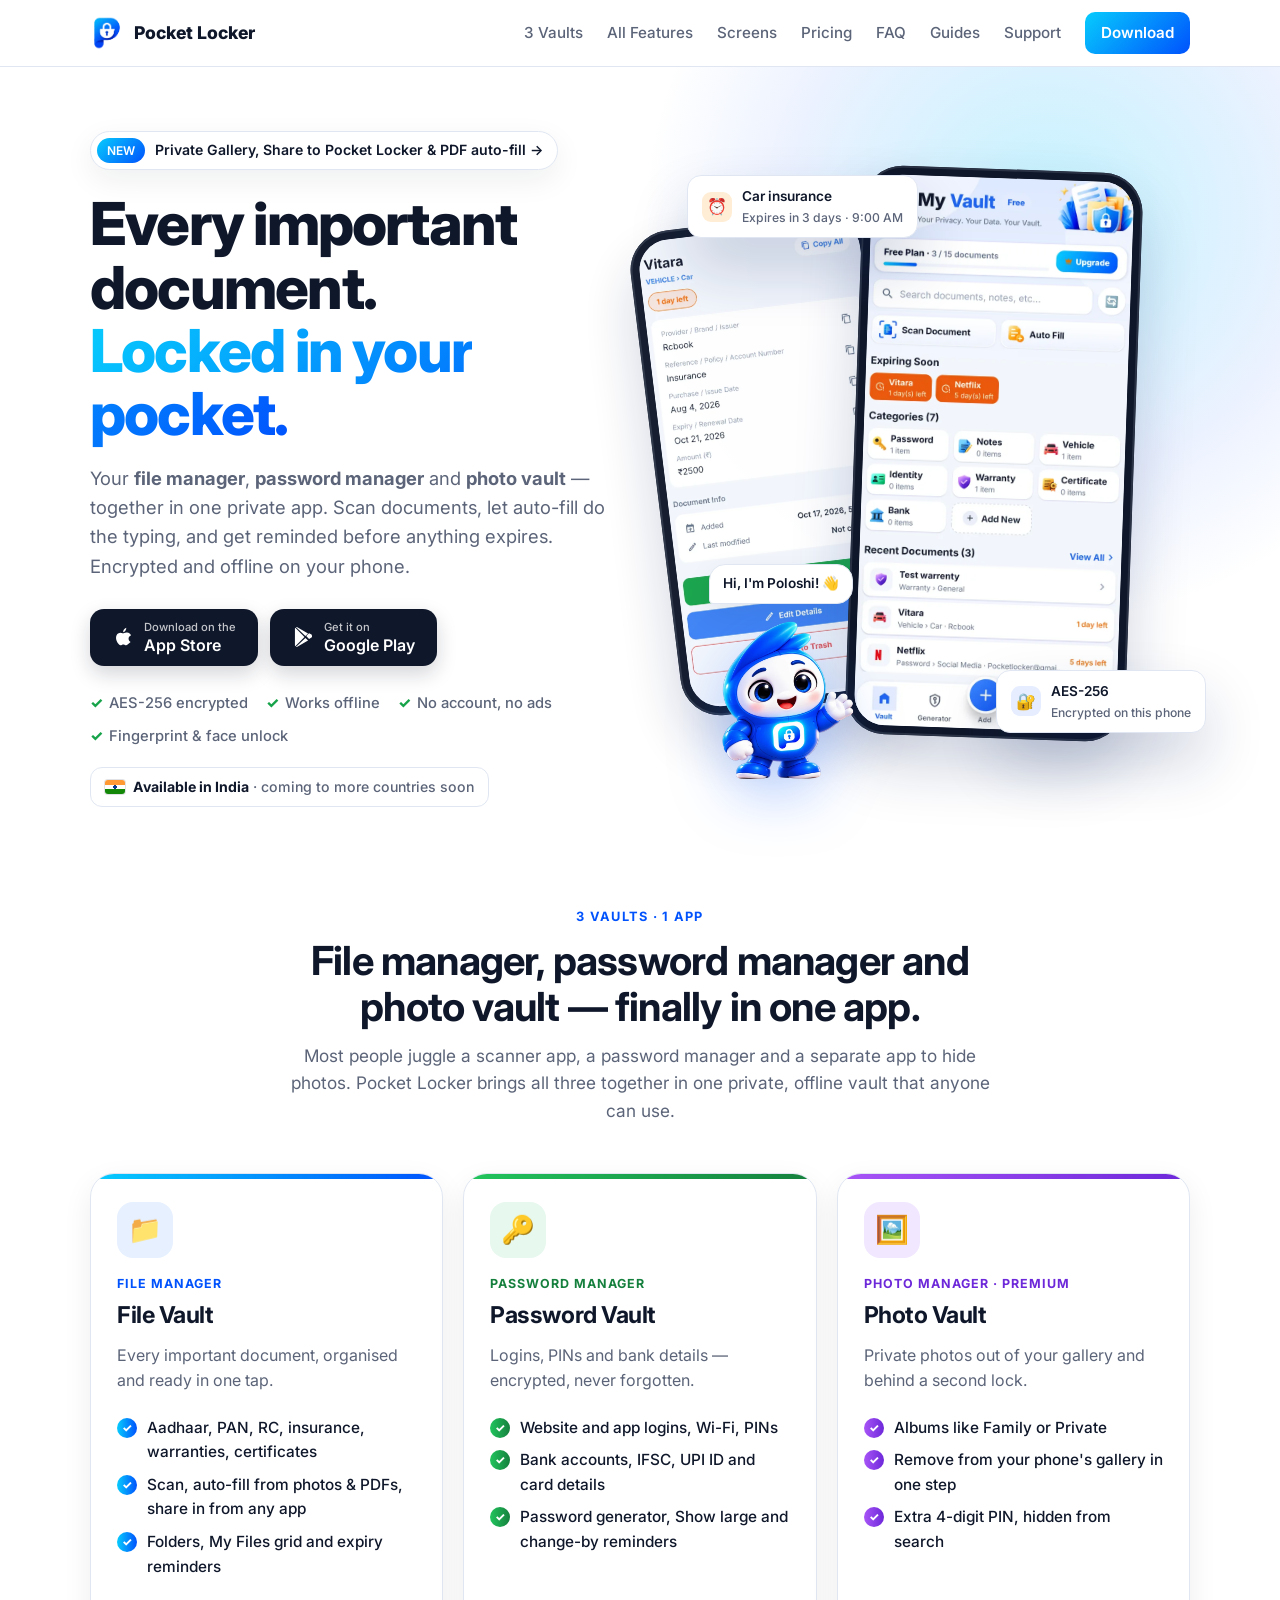
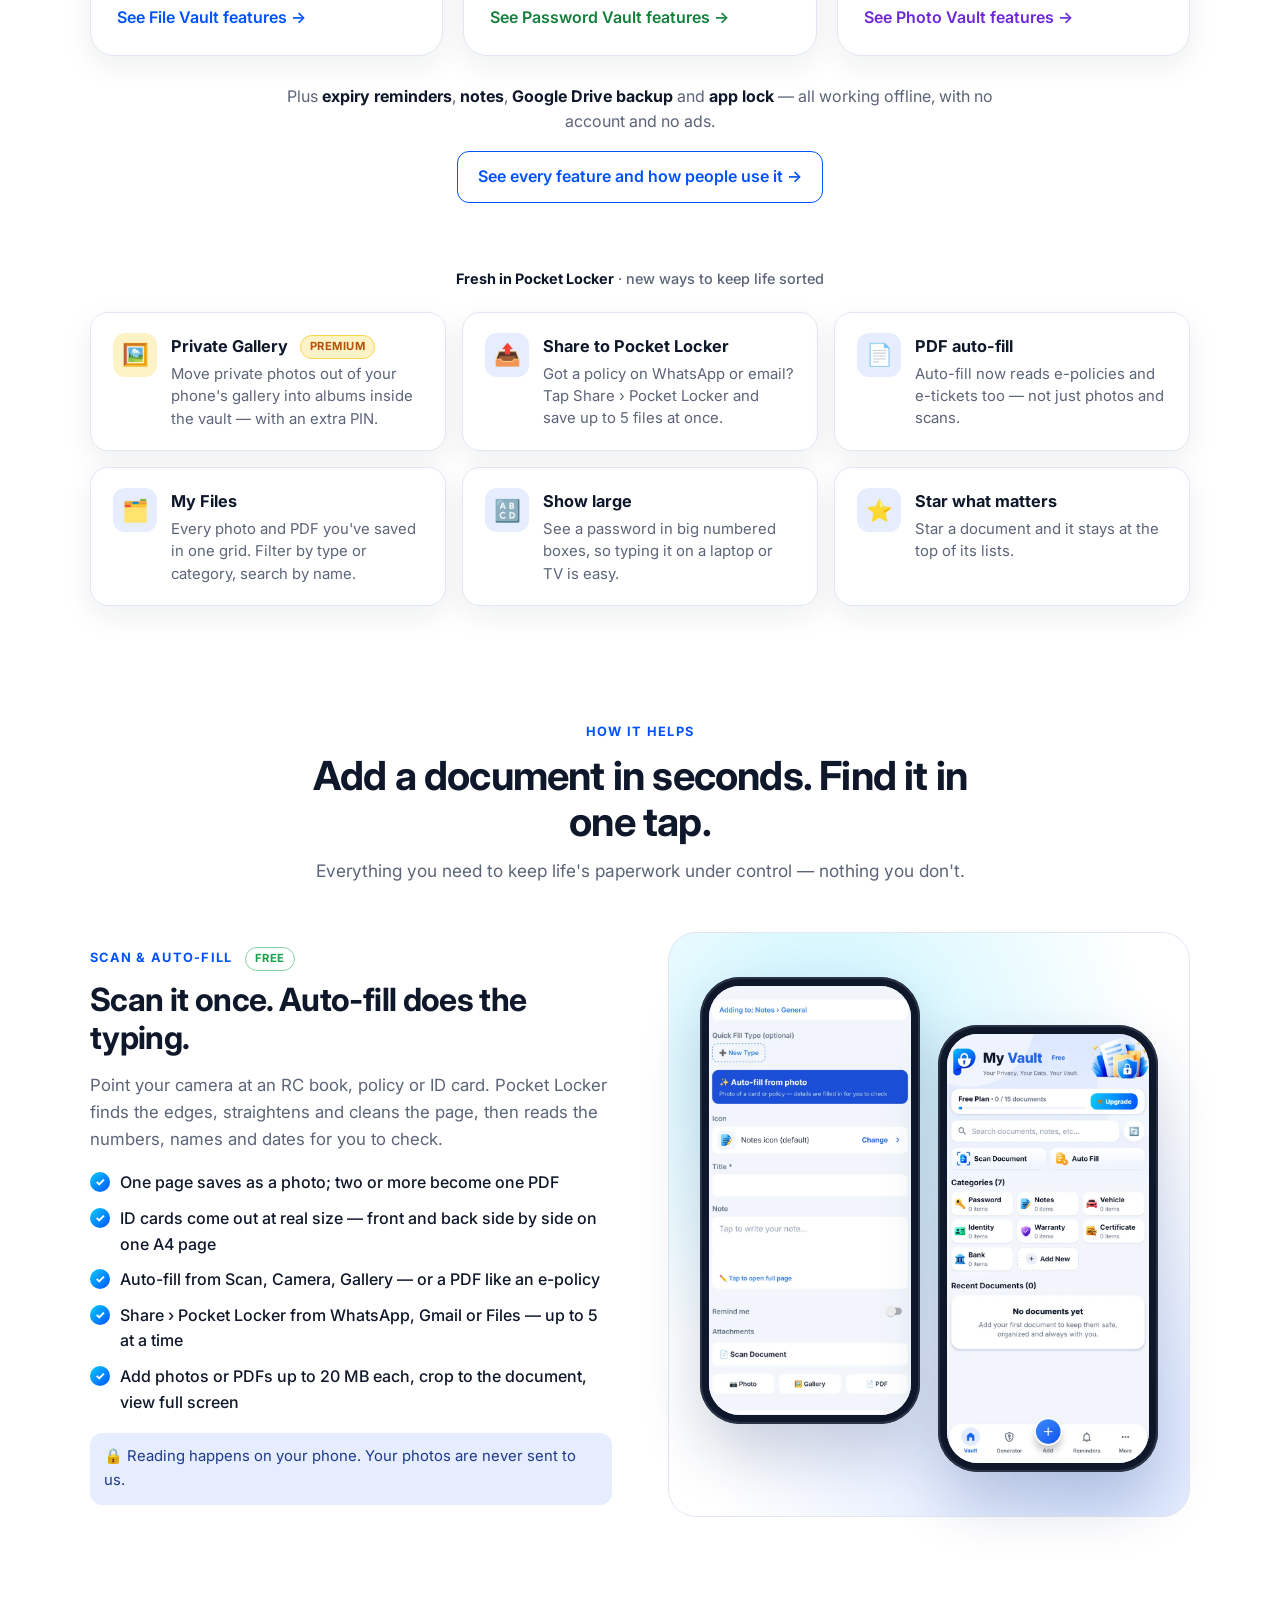
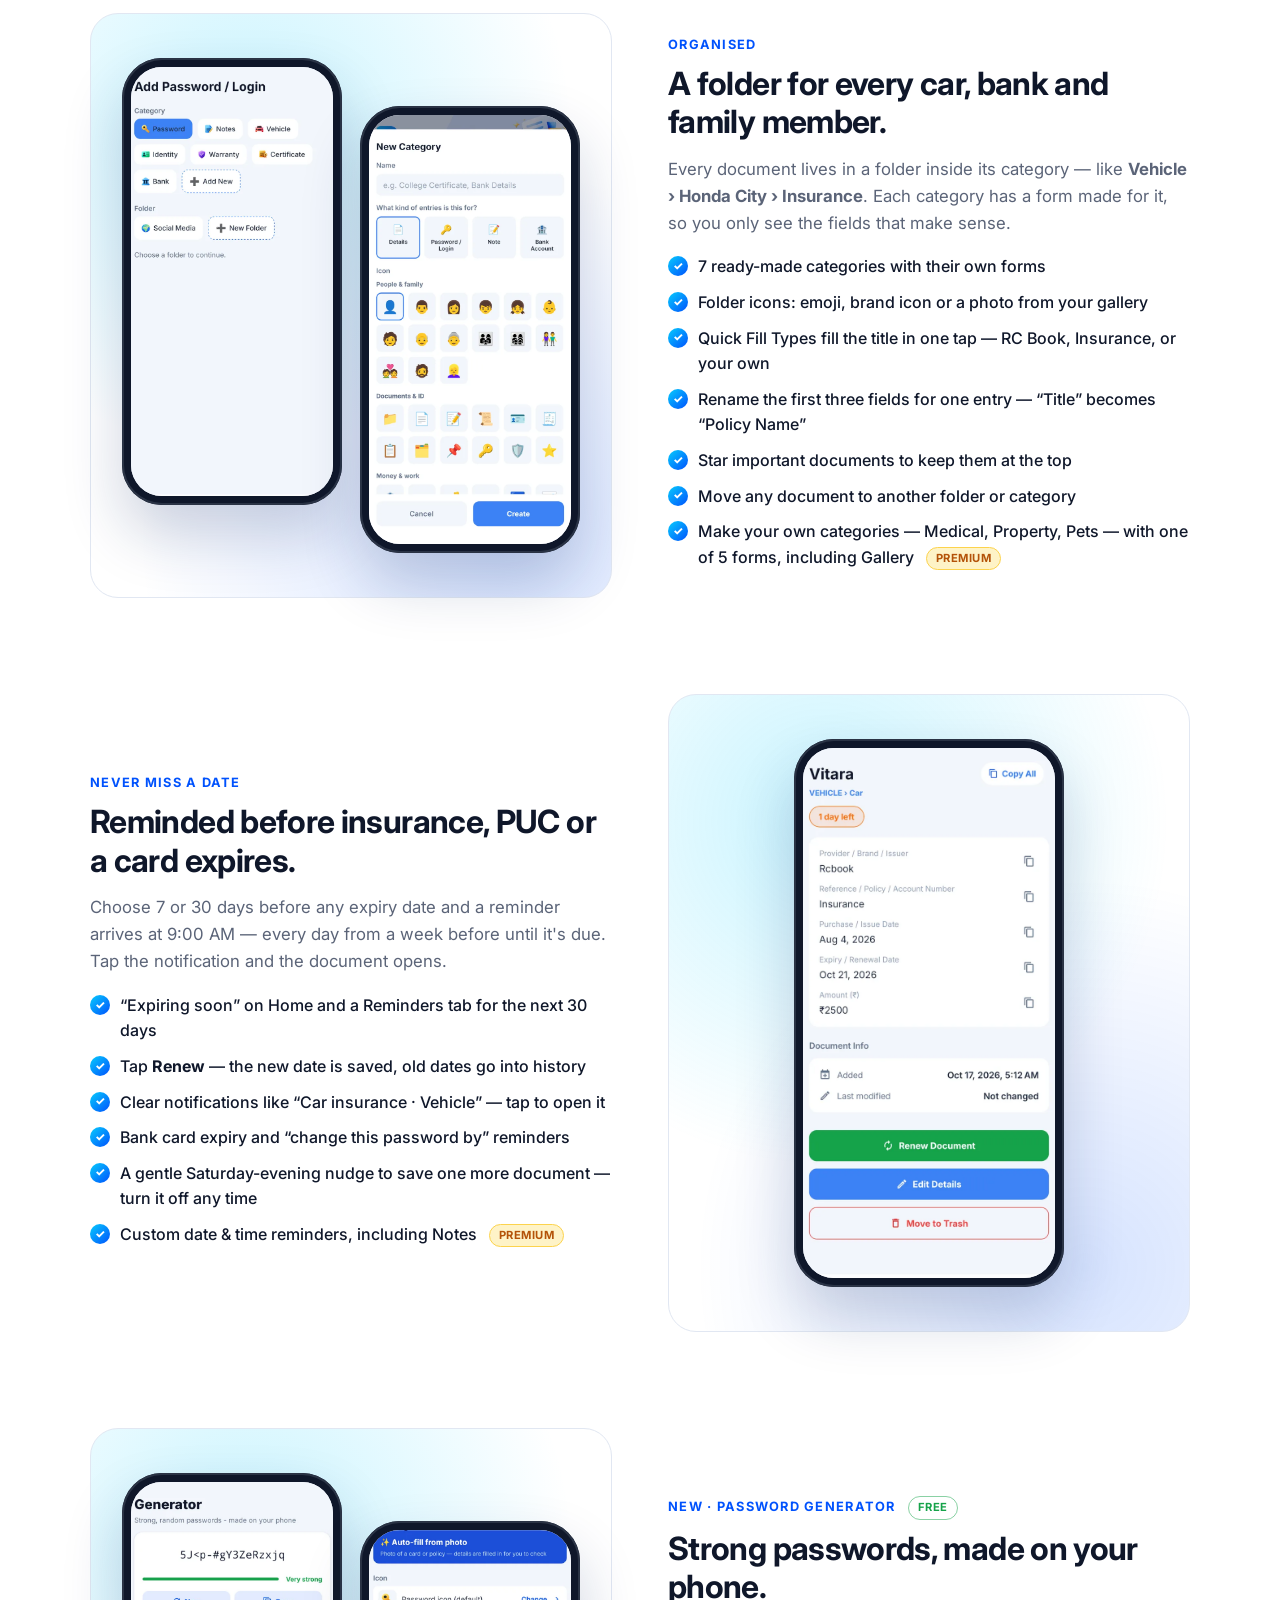
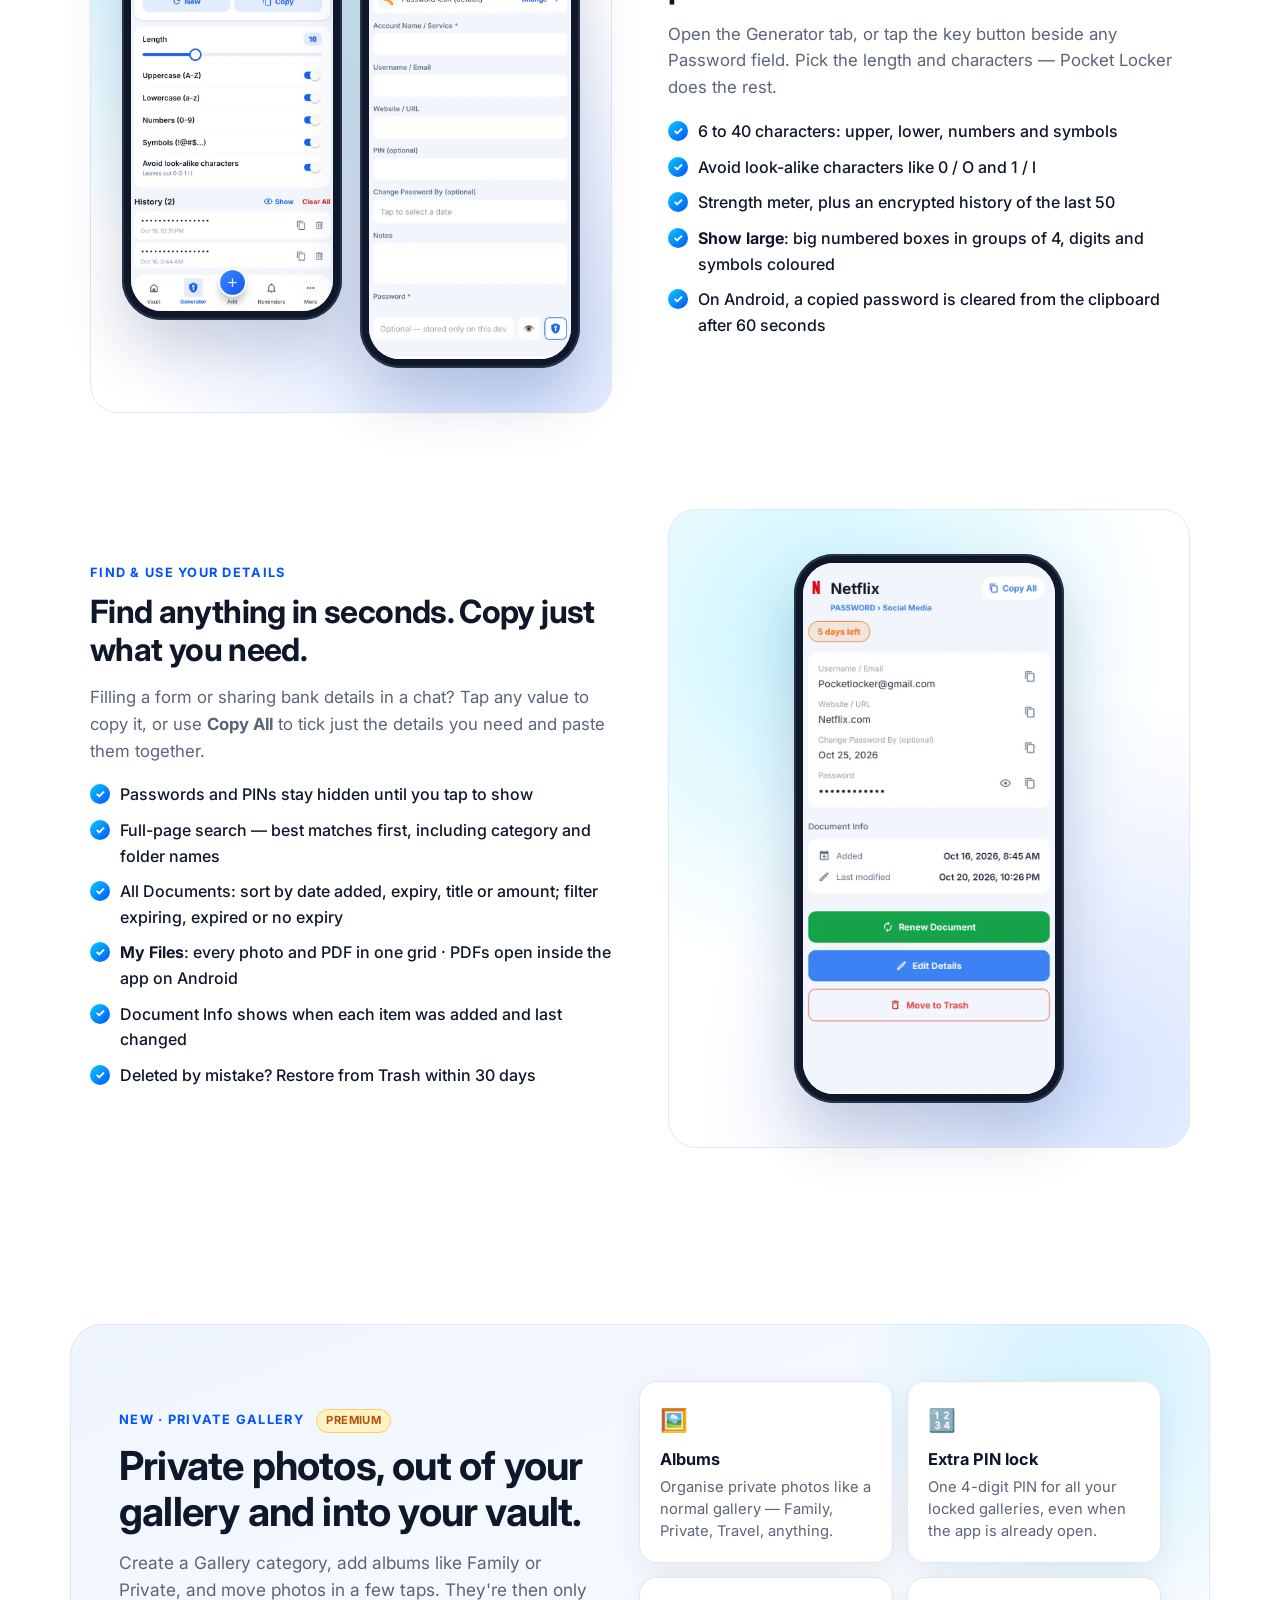
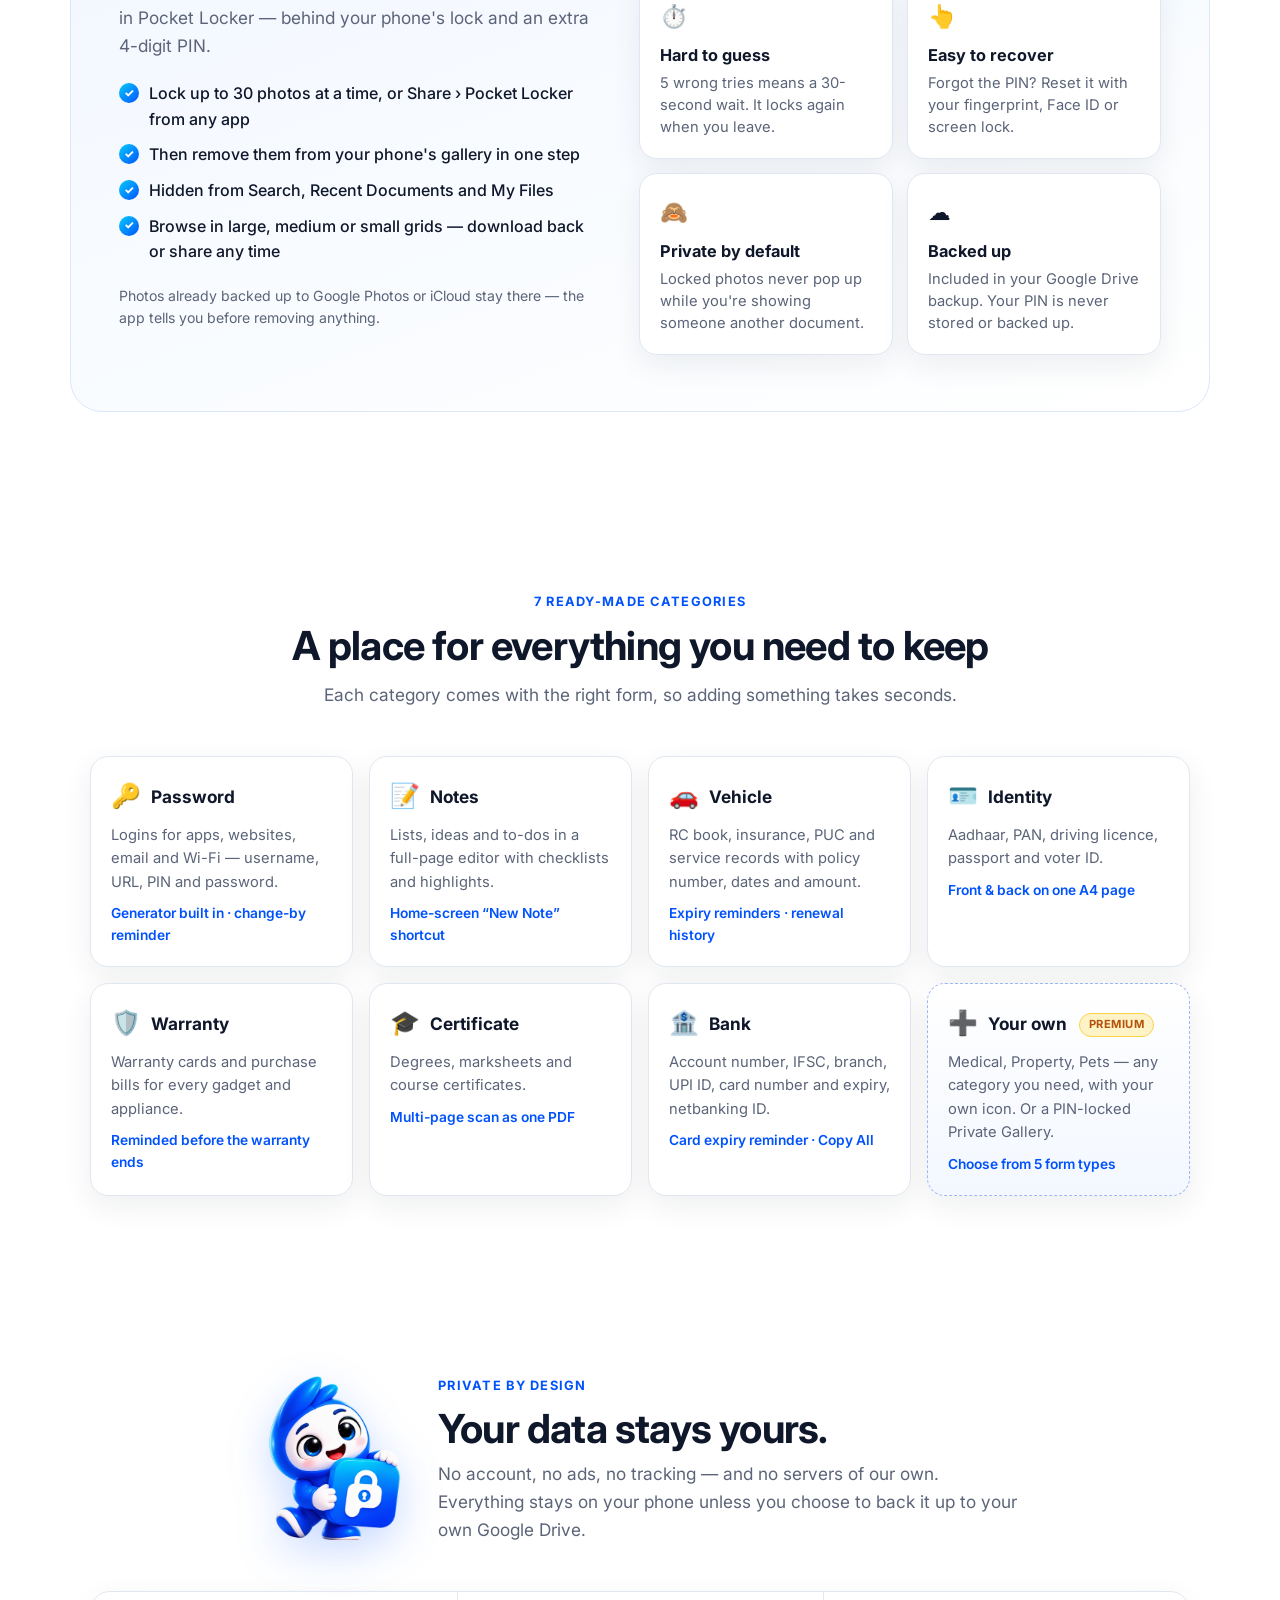
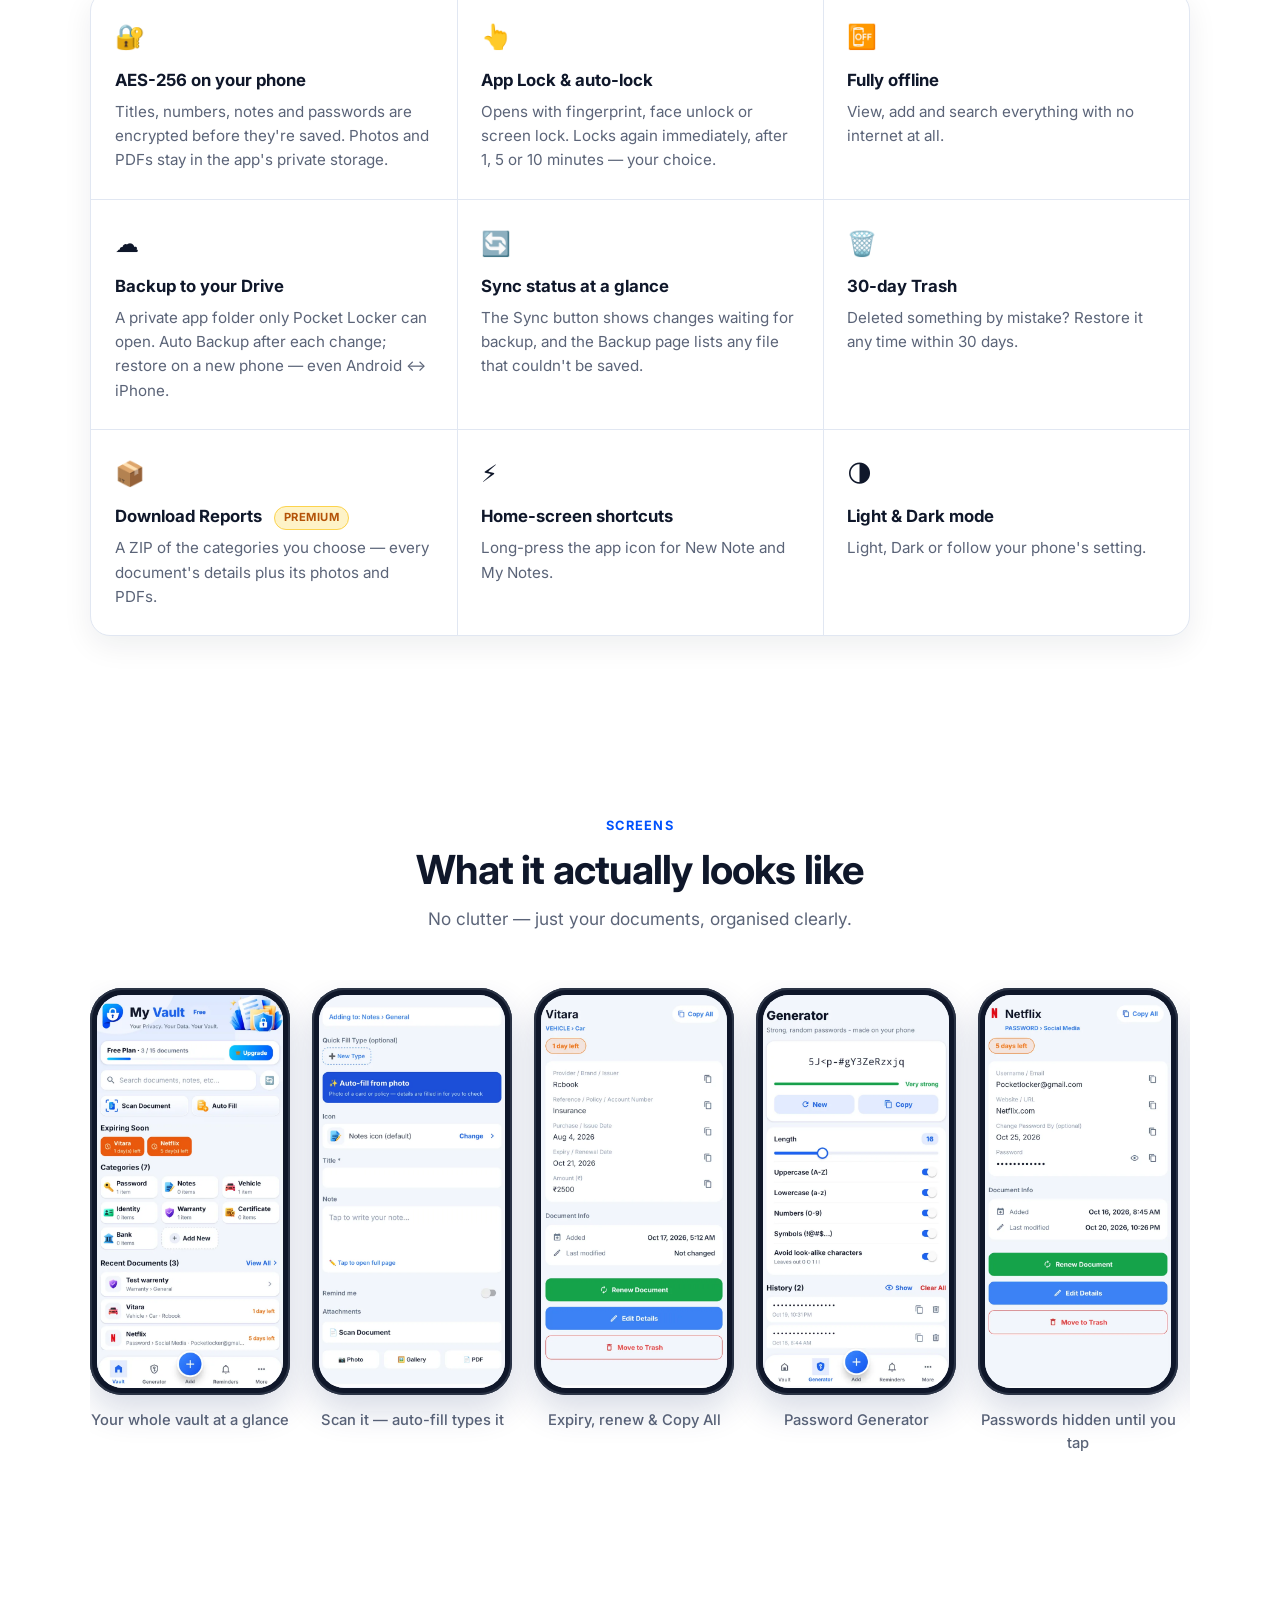
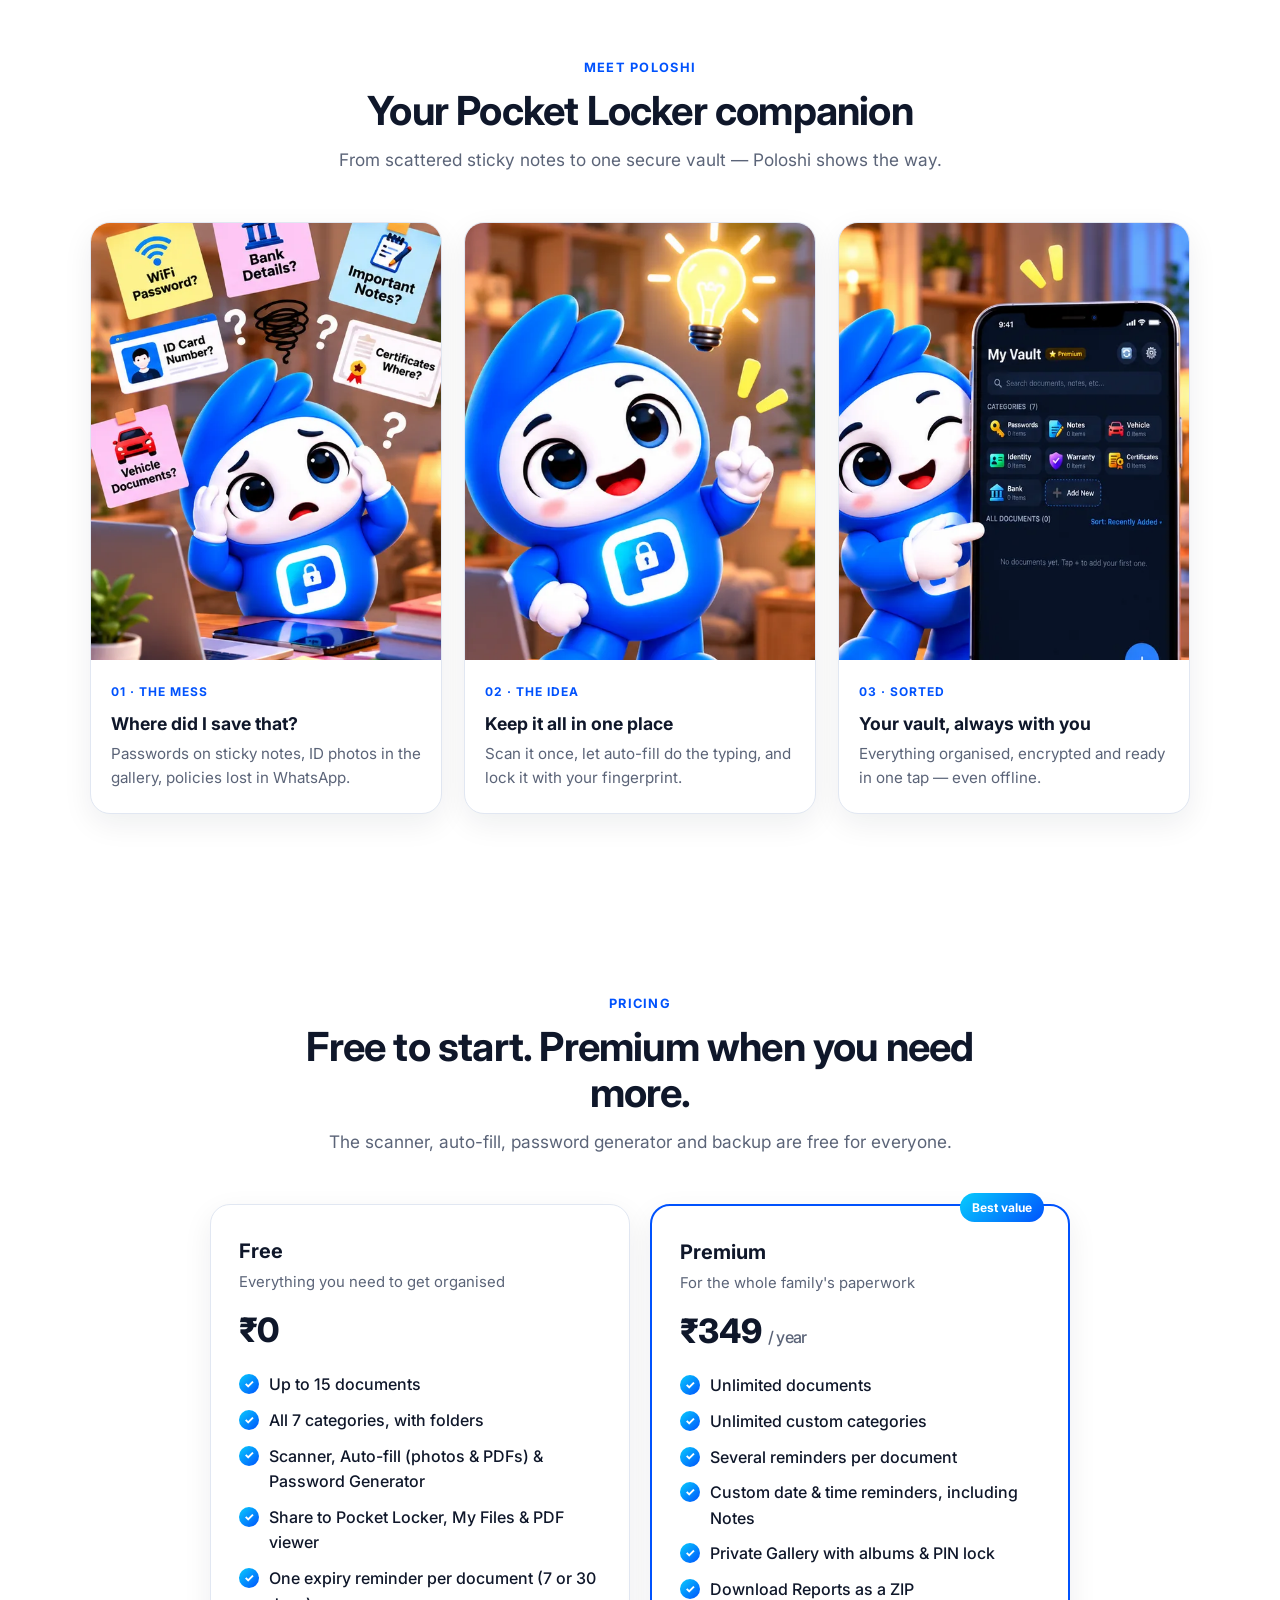
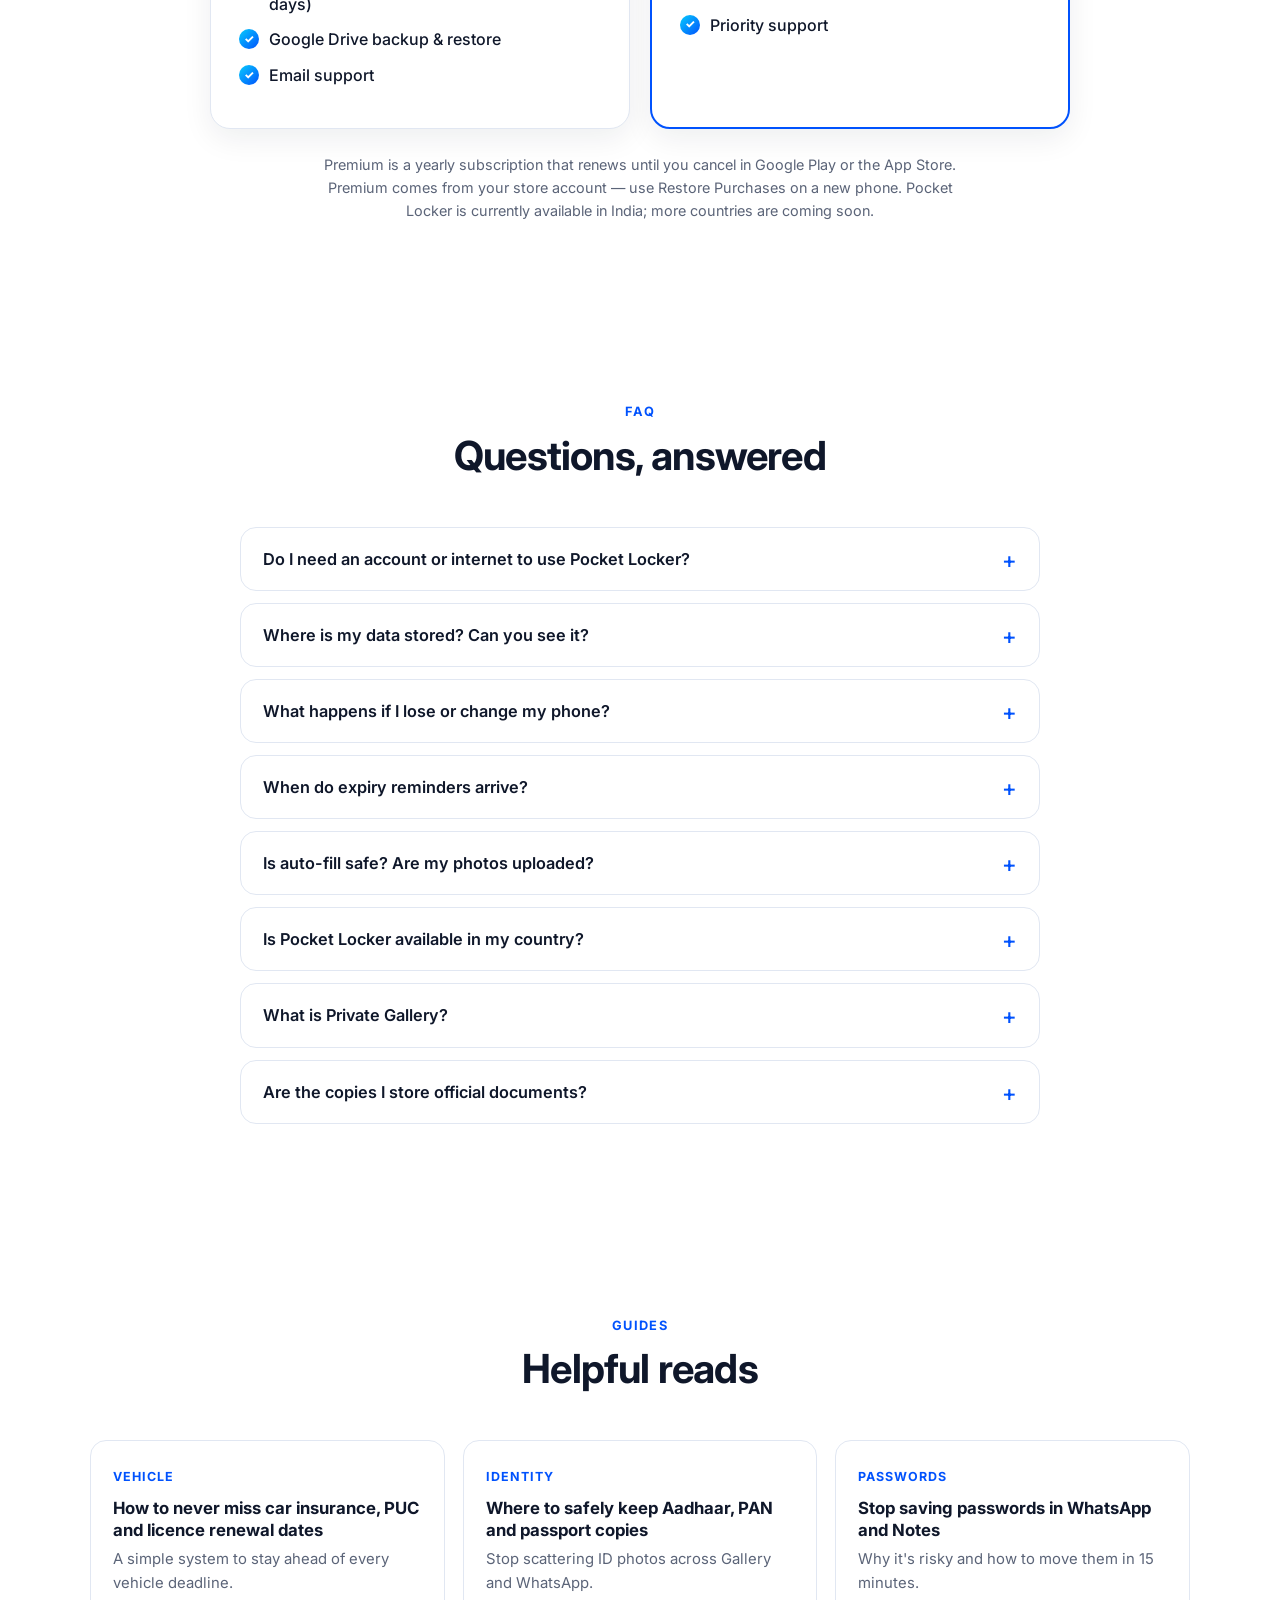
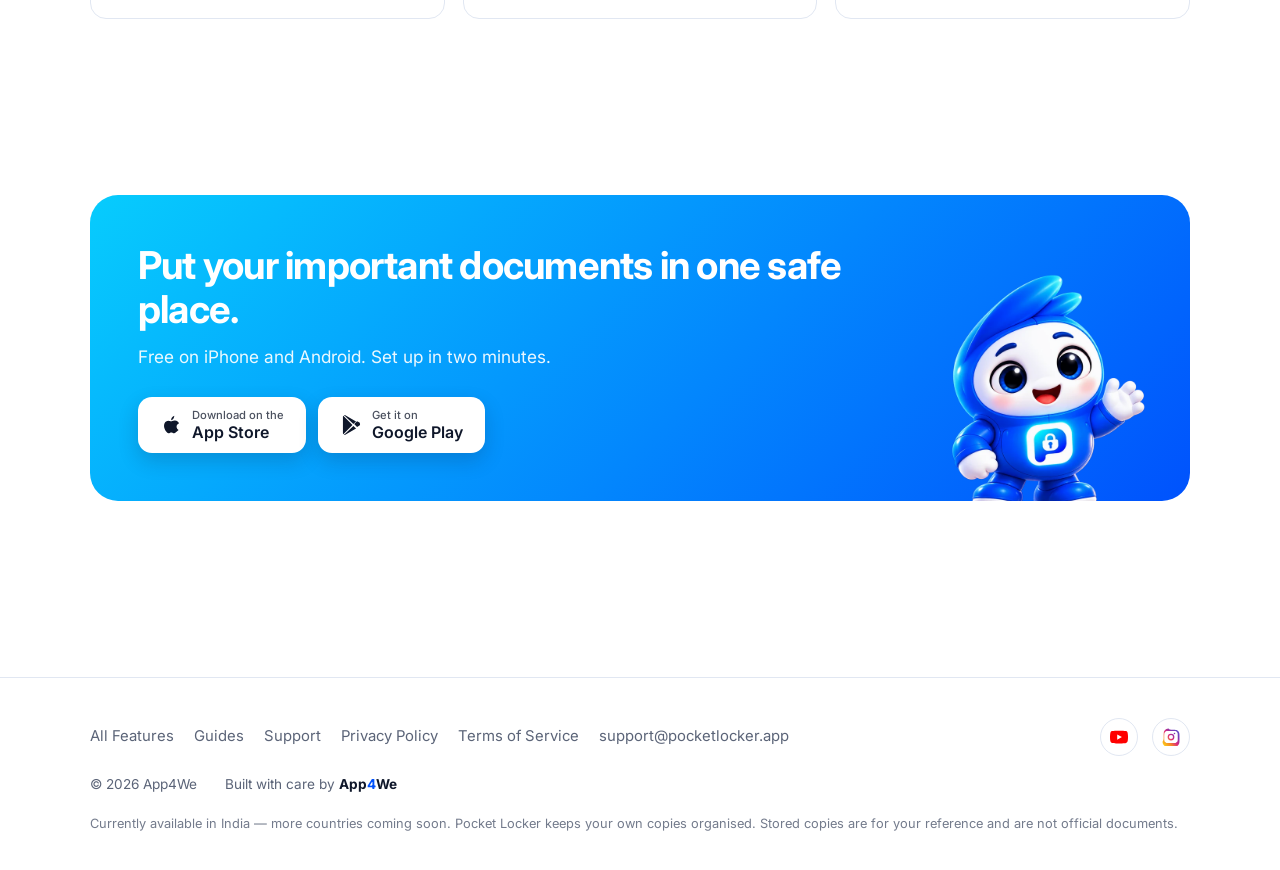
==== commit 5f151b6a: "Update print statement from 'Hello' to 'Goodbye'" ====
--- a/index.html
+++ b/index.html
@@ -3,15 +3,15 @@
 <head>
 <meta charset="UTF-8">
 <meta name="viewport" content="width=device-width, initial-scale=1.0">
-<title>Pocket Locker — Private vault for documents, IDs, passwords &amp; notes</title>
-<meta name="description" content="Scan documents, auto-fill the details, generate strong passwords and get reminded before anything expires. Pocket Locker keeps your IDs, passwords, bank details and notes encrypted on your phone — no account, no ads, works offline.">
+<title>Pocket Locker — File, Password &amp; Photo Vault in One App | Android &amp; iPhone</title>
+<meta name="description" content="Pocket Locker is a file vault, password manager and private photo vault in one app. Store Aadhaar, PAN, RC, insurance and bank details, scan and auto-fill documents, generate passwords, hide private photos and get expiry reminders — encrypted, offline, no account. Available in India on Android and iPhone.">
 <link rel="canonical" href="https://pocketlocker.app/">
 <meta name="author" content="App4We (https://app4we.com)">
 <meta name="theme-color" content="#0052FD">
 <meta property="og:type" content="website">
 <meta property="og:site_name" content="Pocket Locker">
-<meta property="og:title" content="Pocket Locker — Your private document vault">
-<meta property="og:description" content="Scan, auto-fill, expiry reminders and a password generator. Encrypted on your phone, no account, no ads.">
+<meta property="og:title" content="Pocket Locker — File, Password &amp; Photo Vault in One App">
+<meta property="og:description" content="Your documents, passwords and private photos in one locked, offline vault. Scan, auto-fill, expiry reminders, password generator and a PIN-locked Private Gallery.">
 <meta property="og:url" content="https://pocketlocker.app/">
 <meta property="og:image" content="https://pocketlocker.app/poster-pocketlocker.webp">
 <meta name="twitter:card" content="summary_large_image">
@@ -29,7 +29,9 @@
   "name": "Pocket Locker",
   "operatingSystem": "Android, iOS",
   "applicationCategory": "UtilitiesApplication",
-  "description": "Private vault for documents, IDs, passwords, bank details and notes. Scan, auto-fill, expiry reminders and password generator. AES-256 encrypted on your phone, no account, no ads.",
+  "alternateName": "Pocket Locker – File, Password & Photo Vault",
+  "description": "File vault, password manager and private photo vault in one app. Private vault for documents, IDs, passwords, bank details, notes and private photos. Scan, auto-fill from photos and PDFs, expiry reminders, password generator and a PIN-locked Private Gallery. AES-256 encrypted on your phone, no account, no ads.",
+  "countriesSupported": "IN",
   "url": "https://pocketlocker.app/",
   "image": "https://pocketlocker.app/poster-pocketlocker.webp",
   "offers": [
@@ -46,8 +48,8 @@
 
 <style>
   :root {
-    --bg: #F4F7FD;
-    --bg-alt: #EAF0FB;
+    --bg: #FFFFFF;
+    --bg-alt: #FFFFFF;
     --card: #FFFFFF;
     --text: #0F172A;
     --muted: #5B6478;
@@ -82,7 +84,7 @@
   /* ---------- Header ---------- */
   .site-header {
     position: sticky; top: 0; z-index: 50;
-    background: rgba(244, 247, 253, 0.86);
+    background: rgba(255, 255, 255, 0.9);
     backdrop-filter: saturate(180%) blur(12px);
     -webkit-backdrop-filter: saturate(180%) blur(12px);
     border-bottom: 1px solid var(--border);
@@ -214,6 +216,48 @@
   .new-card p { margin: 0; color: var(--muted); font-size: 0.93rem; line-height: 1.5; }
   .version-line { text-align: center; color: var(--muted); font-size: 0.9rem; margin: 0 0 22px; font-weight: 500; }
   .version-line b { color: var(--text); }
+  .region-note { display: inline-flex; align-items: center; gap: 8px; margin-top: 18px; padding: 8px 14px; border-radius: 12px; background: var(--card); border: 1px solid var(--border); font-size: 0.88rem; color: var(--muted); font-weight: 500; }
+  .in-flag { display: inline-block; width: 20px; height: 14px; border-radius: 3px; flex-shrink: 0; vertical-align: -2px; box-shadow: 0 0 0 1px rgba(15,23,42,0.12); background: radial-gradient(circle at 50% 50%, #0A3A8C 0 1.6px, transparent 2px), linear-gradient(#FF9933 0 33.3%, #FFFFFF 33.3% 66.6%, #138808 66.6%); }
+  .region-note b { color: var(--text); }
+  .new-card .ic.pro { background: #FEF3C7; }
+
+  /* ---------- Private Gallery ---------- */
+  .pg-panel { position: relative; overflow: hidden; border-radius: 32px; padding: 56px 48px; background: linear-gradient(160deg, #EFF5FF 0%, #F8FBFF 55%, #FFFFFF 100%); border: 1px solid #DCE7FB; display: grid; grid-template-columns: 0.95fr 1.05fr; gap: 48px; align-items: center; }
+  .pg-panel::before { content: ""; position: absolute; top: -180px; right: -140px; width: 520px; height: 520px; background: radial-gradient(circle, rgba(7, 204, 253, 0.16), transparent 65%); pointer-events: none; }
+  .pg-panel > * { position: relative; }
+  @media (max-width: 900px) { .pg-panel { grid-template-columns: 1fr; gap: 32px; padding: 36px 22px; border-radius: 24px; } }
+  .pg h2 { font-size: clamp(1.8rem, 3.6vw, 2.5rem); line-height: 1.15; letter-spacing: -0.02em; margin: 0 0 14px; }
+  .pg p.lead { color: var(--muted); font-size: 1.08rem; margin: 0 0 22px; }
+  .pg .fine { color: var(--muted); font-size: 0.88rem; margin: 20px 0 0; }
+  .pg-grid { display: grid; grid-template-columns: 1fr 1fr; gap: 14px; }
+  @media (max-width: 480px) { .pg-grid { grid-template-columns: 1fr; } }
+  .pg-card { background: var(--card); border: 1px solid var(--border); border-radius: 18px; padding: 20px; box-shadow: var(--shadow); }
+  .pg-card .ic { font-size: 1.4rem; }
+  .pg-card h3 { margin: 8px 0 4px; font-size: 1.02rem; }
+  .pg-card p { margin: 0; color: var(--muted); font-size: 0.92rem; line-height: 1.5; }
+
+  /* ---------- Three vaults ---------- */
+  .vaults-sec { padding-top: 24px; }
+  .vaults { display: grid; grid-template-columns: repeat(3, 1fr); gap: 20px; }
+  @media (max-width: 960px) { .vaults { grid-template-columns: 1fr; max-width: 560px; margin: 0 auto; } }
+  .vault { position: relative; background: var(--card); border: 1px solid var(--border); border-radius: 24px; padding: 28px 26px 24px; box-shadow: var(--shadow); display: flex; flex-direction: column; overflow: hidden; }
+  .vault::before { content: ""; position: absolute; inset: 0 0 auto 0; height: 5px; background: var(--vc); }
+  .vault .v-ic { width: 56px; height: 56px; border-radius: 16px; display: grid; place-items: center; font-size: 1.7rem; background: var(--vbg); margin-bottom: 16px; }
+  .vault .v-kicker { font-size: 0.78rem; font-weight: 700; letter-spacing: 0.08em; text-transform: uppercase; color: var(--vt); }
+  .vault h3 { margin: 4px 0 8px; font-size: 1.45rem; letter-spacing: -0.02em; }
+  .vault > p { margin: 0 0 14px; color: var(--muted); }
+  .vault .ticks { margin-bottom: 18px; }
+  .vault .ticks li { font-size: 0.96rem; margin: 8px 0; }
+  .vault .ticks li::before { background: var(--vc); }
+  .vault .v-link { margin-top: auto; font-weight: 600; text-decoration: none; color: var(--vt); }
+  .vault .v-link:hover { text-decoration: underline; }
+  .v-file { --vc: linear-gradient(90deg, #07CCFD, #0052FD); --vbg: #E6F0FF; --vt: #0052FD; }
+  .v-pass { --vc: linear-gradient(90deg, #22C55E, #15803D); --vbg: #E7F8EE; --vt: #15803D; }
+  .v-photo { --vc: linear-gradient(90deg, #A855F7, #6D28D9); --vbg: #F1E8FF; --vt: #6D28D9; }
+  .vaults-plus { text-align: center; margin: 28px auto 0; color: var(--muted); max-width: 760px; }
+  .vaults-plus b { color: var(--text); }
+  .btn-outline { display: inline-flex; align-items: center; gap: 8px; margin-top: 16px; padding: 12px 20px; border-radius: 12px; border: 1.5px solid var(--blue); color: var(--blue); font-weight: 600; text-decoration: none; }
+  .btn-outline:hover { background: var(--blue-soft); }
 
   /* ---------- Feature rows ---------- */
   .feature-row { display: grid; grid-template-columns: 1fr 1fr; gap: 56px; align-items: center; margin-bottom: 96px; }
@@ -375,8 +419,8 @@
       Pocket Locker
     </a>
     <nav class="nav" aria-label="Main">
-      <a href="#features">Features</a>
-      <a href="#categories">Categories</a>
+      <a href="#vaults">3 Vaults</a>
+      <a href="features.html">All Features</a>
       <a href="#screens">Screens</a>
       <a href="#pricing">Pricing</a>
       <a href="#faq">FAQ</a>
@@ -393,9 +437,9 @@
 <section class="hero">
   <div class="wrap">
     <div>
-      <a class="new-pill" href="#whats-new"><span class="tag">NEW</span> Fresh new look, Password Generator &amp; Reminders →</a>
+      <a class="new-pill" href="#private-gallery"><span class="tag">NEW</span> Private Gallery, Share to Pocket Locker &amp; PDF auto-fill →</a>
       <h1>Every important document.<br><span class="grad-text">Locked in your pocket.</span></h1>
-      <p class="lede">Scan it, let auto-fill do the typing, and get reminded before it expires. IDs, passwords, bank details, warranties and notes — organised in folders and encrypted on your phone.</p>
+      <p class="lede">Your <b>file manager</b>, <b>password manager</b> and <b>photo vault</b> — together in one private app. Scan documents, let auto-fill do the typing, and get reminded before anything expires. Encrypted and offline on your phone.</p>
       <div class="btn-row">
         <a class="btn btn-dark" href="https://apps.apple.com/in/app/pocket-locker-private-vault/id6813628223" target="_blank" rel="noopener">
           <svg viewBox="0 0 24 24" fill="currentColor" aria-hidden="true"><path d="M17.05 20.28c-.98.95-2.05.8-3.08.35-1.09-.46-2.09-.48-3.24 0-1.44.62-2.2.44-3.06-.35C2.79 15.25 3.51 7.59 9.05 7.31c1.35.07 2.29.74 3.08.8.03-.02 2.1-1.14 4.19-.98 2.31.19 3.98 1.35 4.36 3.28-3.4.99-3.29 5.34-.42 6.98-.95.99-2.16 1.99-3.21 2.89z"/><path d="M12.15 6.85c-.24-2.05 1.5-4.28 3.36-4.85.28 2.09-1.68 4.7-3.36 4.85z"/></svg>
@@ -412,6 +456,7 @@
         <span>No account, no ads</span>
         <span>Fingerprint &amp; face unlock</span>
       </div>
+      <div class="region-note"><span class="in-flag" aria-hidden="true"></span> <span><b>Available in India</b> · coming to more countries soon</span></div>
     </div>
     <div class="hero-visual">
       <div class="phone ph-back"><img src="images/ui-vehicle-detail.webp" alt="Car insurance details with Copy All and Renew Document" width="640" height="1304"></div>
@@ -424,17 +469,67 @@
   </div>
 </section>
 
+<!-- ============ THREE VAULTS ============ -->
+<section id="vaults" class="vaults-sec">
+  <div class="wrap">
+    <div class="section-head">
+      <span class="eyebrow">3 vaults · 1 app</span>
+      <h2>File manager, password manager and photo vault — finally in one app.</h2>
+      <p>Most people juggle a scanner app, a password manager and a separate app to hide photos. Pocket Locker brings all three together in one private, offline vault that anyone can use.</p>
+    </div>
+    <div class="vaults">
+      <div class="vault v-file">
+        <div class="v-ic">📁</div>
+        <span class="v-kicker">File Manager</span>
+        <h3>File Vault</h3>
+        <p>Every important document, organised and ready in one tap.</p>
+        <ul class="ticks">
+          <li>Aadhaar, PAN, RC, insurance, warranties, certificates</li>
+          <li>Scan, auto-fill from photos &amp; PDFs, share in from any app</li>
+          <li>Folders, My Files grid and expiry reminders</li>
+        </ul>
+        <a class="v-link" href="features.html#file-vault">See File Vault features →</a>
+      </div>
+      <div class="vault v-pass">
+        <div class="v-ic">🔑</div>
+        <span class="v-kicker">Password Manager</span>
+        <h3>Password Vault</h3>
+        <p>Logins, PINs and bank details — encrypted, never forgotten.</p>
+        <ul class="ticks">
+          <li>Website and app logins, Wi-Fi, PINs</li>
+          <li>Bank accounts, IFSC, UPI ID and card details</li>
+          <li>Password generator, Show large and change-by reminders</li>
+        </ul>
+        <a class="v-link" href="features.html#password-vault">See Password Vault features →</a>
+      </div>
+      <div class="vault v-photo">
+        <div class="v-ic">🖼️</div>
+        <span class="v-kicker">Photo Manager · Premium</span>
+        <h3>Photo Vault</h3>
+        <p>Private photos out of your gallery and behind a second lock.</p>
+        <ul class="ticks">
+          <li>Albums like Family or Private</li>
+          <li>Remove from your phone's gallery in one step</li>
+          <li>Extra 4-digit PIN, hidden from search</li>
+        </ul>
+        <a class="v-link" href="features.html#photo-vault">See Photo Vault features →</a>
+      </div>
+    </div>
+    <p class="vaults-plus">Plus <b>expiry reminders</b>, <b>notes</b>, <b>Google Drive backup</b> and <b>app lock</b> — all working offline, with no account and no ads.<br><a class="btn-outline" href="features.html">See every feature and how people use it →</a></p>
+  </div>
+</section>
+
 <!-- ============ WHAT'S NEW ============ -->
 <section id="whats-new" class="whatsnew">
   <div class="wrap">
     <p class="version-line"><b>Fresh in Pocket Locker</b> · new ways to keep life sorted</p>
     <div class="new-grid">
-      <div class="new-card"><div class="ic">✨</div><div><h3>A fresh, lighter look</h3><p>New home with Scan and Auto-fill shortcuts, cleaner category tiles and a Free-plan bar.</p></div></div>
-      <div class="new-card"><div class="ic">🔑</div><div><h3>Password Generator</h3><p>Strong, random passwords made on your phone — with a strength meter and encrypted history.</p></div></div>
-      <div class="new-card"><div class="ic">🔔</div><div><h3>Reminders tab</h3><p>Everything due in the next 30 days, what's expired and what's later — all in one list.</p></div></div>
-      <div class="new-card"><div class="ic">📝</div><div><h3>Full-page notes</h3><p>Checklists, bullet and numbered lists, highlight colours and one-tap date.</p></div></div>
-      <div class="new-card"><div class="ic">🎨</div><div><h3>Your own icons</h3><p>Pick an emoji, a brand icon or a photo for any folder, document or custom category.</p></div></div>
-      <div class="new-card"><div class="ic">☁️</div><div><h3>Smarter backup</h3><p>Auto Backup after every change, only new files uploaded, and a clear list of anything that failed.</p></div></div>
+      <div class="new-card"><div class="ic pro">🖼️</div><div><h3>Private Gallery <span class="badge badge-pro">PREMIUM</span></h3><p>Move private photos out of your phone's gallery into albums inside the vault — with an extra PIN.</p></div></div>
+      <div class="new-card"><div class="ic">📤</div><div><h3>Share to Pocket Locker</h3><p>Got a policy on WhatsApp or email? Tap Share › Pocket Locker and save up to 5 files at once.</p></div></div>
+      <div class="new-card"><div class="ic">📄</div><div><h3>PDF auto-fill</h3><p>Auto-fill now reads e-policies and e-tickets too — not just photos and scans.</p></div></div>
+      <div class="new-card"><div class="ic">🗂️</div><div><h3>My Files</h3><p>Every photo and PDF you've saved in one grid. Filter by type or category, search by name.</p></div></div>
+      <div class="new-card"><div class="ic">🔠</div><div><h3>Show large</h3><p>See a password in big numbered boxes, so typing it on a laptop or TV is easy.</p></div></div>
+      <div class="new-card"><div class="ic">⭐</div><div><h3>Star what matters</h3><p>Star a document and it stays at the top of its lists.</p></div></div>
     </div>
   </div>
 </section>
@@ -457,8 +552,9 @@
         <ul class="ticks">
           <li>One page saves as a photo; two or more become one PDF</li>
           <li>ID cards come out at real size — front and back side by side on one A4 page</li>
-          <li>Auto-fill from Scan, Camera or Gallery — you confirm every value</li>
-          <li>Add photos or PDFs, crop to the document, view full screen</li>
+          <li>Auto-fill from Scan, Camera, Gallery — or a PDF like an e-policy</li>
+          <li>Share › Pocket Locker from WhatsApp, Gmail or Files — up to 5 at a time</li>
+          <li>Add photos or PDFs up to 20 MB each, crop to the document, view full screen</li>
         </ul>
         <div class="callout">🔒 Reading happens on your phone. Your photos are never sent to us.</div>
       </div>
@@ -477,14 +573,16 @@
         <ul class="ticks">
           <li>7 ready-made categories with their own forms</li>
           <li>Folder icons: emoji, brand icon or a photo from your gallery</li>
+          <li>Quick Fill Types fill the title in one tap — RC Book, Insurance, or your own</li>
           <li>Rename the first three fields for one entry — “Title” becomes “Policy Name”</li>
+          <li>Star important documents to keep them at the top</li>
           <li>Move any document to another folder or category</li>
-          <li>Make your own categories — Medical, Property, Insurance — with one of 4 forms <span class="badge badge-pro">PREMIUM</span></li>
+          <li>Make your own categories — Medical, Property, Pets — with one of 5 forms, including Gallery <span class="badge badge-pro">PREMIUM</span></li>
         </ul>
       </div>
       <div class="shot-stage duo">
         <div class="phone"><img src="images/ui-add-folder.webp" alt="Choosing a category and folder before adding a password" width="640" height="1295" loading="lazy"></div>
-        <div class="phone"><img src="images/ui-custom-category.webp" alt="New Category screen with form types and icon picker" width="640" height="1319" loading="lazy"></div>
+        <div class="phone"><img src="images/ui-custom-category.webp" alt="New Category screen with Details, Login, Note, Bank Account and Gallery types" width="640" height="1345" loading="lazy"></div>
       </div>
     </div>
 
@@ -497,7 +595,9 @@
         <ul class="ticks">
           <li>“Expiring soon” on Home and a Reminders tab for the next 30 days</li>
           <li>Tap <b>Renew</b> — the new date is saved, old dates go into history</li>
+          <li>Clear notifications like “Car insurance · Vehicle” — tap to open it</li>
           <li>Bank card expiry and “change this password by” reminders</li>
+          <li>A gentle Saturday-evening nudge to save one more document — turn it off any time</li>
           <li>Custom date &amp; time reminders, including Notes <span class="badge badge-pro">PREMIUM</span></li>
         </ul>
       </div>
@@ -516,6 +616,7 @@
           <li>6 to 40 characters: upper, lower, numbers and symbols</li>
           <li>Avoid look-alike characters like 0 / O and 1 / l</li>
           <li>Strength meter, plus an encrypted history of the last 50</li>
+          <li><b>Show large</b>: big numbered boxes in groups of 4, digits and symbols coloured</li>
           <li>On Android, a copied password is cleared from the clipboard after 60 seconds</li>
         </ul>
       </div>
@@ -528,12 +629,14 @@
     <!-- Copy All -->
     <div class="feature-row">
       <div class="text">
-        <span class="eyebrow">Use your details</span>
-        <h3>Copy exactly what you need. Nothing more.</h3>
+        <span class="eyebrow">Find &amp; use your details</span>
+        <h3>Find anything in seconds. Copy just what you need.</h3>
         <p>Filling a form or sharing bank details in a chat? Tap any value to copy it, or use <b>Copy All</b> to tick just the details you need and paste them together.</p>
         <ul class="ticks">
           <li>Passwords and PINs stay hidden until you tap to show</li>
-          <li>Full-page search — best matches first. Passwords are never searched</li>
+          <li>Full-page search — best matches first, including category and folder names</li>
+          <li>All Documents: sort by date added, expiry, title or amount; filter expiring, expired or no expiry</li>
+          <li><b>My Files</b>: every photo and PDF in one grid · PDFs open inside the app on Android</li>
           <li>Document Info shows when each item was added and last changed</li>
           <li>Deleted by mistake? Restore from Trash within 30 days</li>
         </ul>
@@ -541,6 +644,32 @@
       <div class="shot-stage">
         <div class="phone"><img src="images/ui-password-detail.webp" alt="Netflix login with Copy All, hidden password and change-password reminder" width="640" height="1299" loading="lazy"></div>
       </div>
+    </div>
+  </div>
+</section>
+
+<!-- ============ PRIVATE GALLERY ============ -->
+<section id="private-gallery" class="pg">
+  <div class="wrap pg-panel">
+    <div>
+      <span class="eyebrow">New · Private Gallery <span class="badge badge-pro">PREMIUM</span></span>
+      <h2>Private photos, out of your gallery and into your vault.</h2>
+      <p class="lead">Create a Gallery category, add albums like Family or Private, and move photos in a few taps. They're then only in Pocket Locker — behind your phone's lock and an extra 4-digit PIN.</p>
+      <ul class="ticks">
+        <li>Lock up to 30 photos at a time, or Share › Pocket Locker from any app</li>
+        <li>Then remove them from your phone's gallery in one step</li>
+        <li>Hidden from Search, Recent Documents and My Files</li>
+        <li>Browse in large, medium or small grids — download back or share any time</li>
+      </ul>
+      <p class="fine">Photos already backed up to Google Photos or iCloud stay there — the app tells you before removing anything.</p>
+    </div>
+    <div class="pg-grid">
+      <div class="pg-card"><div class="ic">🖼️</div><h3>Albums</h3><p>Organise private photos like a normal gallery — Family, Private, Travel, anything.</p></div>
+      <div class="pg-card"><div class="ic">🔢</div><h3>Extra PIN lock</h3><p>One 4-digit PIN for all your locked galleries, even when the app is already open.</p></div>
+      <div class="pg-card"><div class="ic">⏱️</div><h3>Hard to guess</h3><p>5 wrong tries means a 30-second wait. It locks again when you leave.</p></div>
+      <div class="pg-card"><div class="ic">👆</div><h3>Easy to recover</h3><p>Forgot the PIN? Reset it with your fingerprint, Face ID or screen lock.</p></div>
+      <div class="pg-card"><div class="ic">🙈</div><h3>Private by default</h3><p>Locked photos never pop up while you're showing someone another document.</p></div>
+      <div class="pg-card"><div class="ic">☁️</div><h3>Backed up</h3><p>Included in your Google Drive backup. Your PIN is never stored or backed up.</p></div>
     </div>
   </div>
 </section>
@@ -561,7 +690,7 @@
       <div class="cat"><div class="hd"><span class="em">🛡️</span><h3>Warranty</h3></div><p>Warranty cards and purchase bills for every gadget and appliance.</p><p class="extra">Reminded before the warranty ends</p></div>
       <div class="cat"><div class="hd"><span class="em">🎓</span><h3>Certificate</h3></div><p>Degrees, marksheets and course certificates.</p><p class="extra">Multi-page scan as one PDF</p></div>
       <div class="cat"><div class="hd"><span class="em">🏦</span><h3>Bank</h3></div><p>Account number, IFSC, branch, UPI ID, card number and expiry, netbanking ID.</p><p class="extra">Card expiry reminder · Copy All</p></div>
-      <div class="cat custom"><div class="hd"><span class="em">➕</span><h3>Your own <span class="badge badge-pro">PREMIUM</span></h3></div><p>Medical, Property, Insurance — any category you need, with your own icon.</p><p class="extra">Choose from 4 form types</p></div>
+      <div class="cat custom"><div class="hd"><span class="em">➕</span><h3>Your own <span class="badge badge-pro">PREMIUM</span></h3></div><p>Medical, Property, Pets — any category you need, with your own icon. Or a PIN-locked Private Gallery.</p><p class="extra">Choose from 5 form types</p></div>
     </div>
   </div>
 </section>
@@ -605,7 +734,7 @@
       <figure><div class="phone"><img src="images/ui-vehicle-detail.webp" alt="Vehicle document details" width="640" height="1304" loading="lazy"></div><figcaption>Expiry, renew &amp; Copy All</figcaption></figure>
       <figure><div class="phone"><img src="images/ui-generator.webp" alt="Password Generator" width="640" height="1300" loading="lazy"></div><figcaption>Password Generator</figcaption></figure>
       <figure><div class="phone"><img src="images/ui-password-detail.webp" alt="Saved login details" width="640" height="1299" loading="lazy"></div><figcaption>Passwords hidden until you tap</figcaption></figure>
-      <figure><div class="phone"><img src="images/ui-custom-category.webp" alt="New custom category" width="640" height="1319" loading="lazy"></div><figcaption>Your own categories</figcaption></figure>
+      <figure><div class="phone"><img src="images/ui-custom-category.webp" alt="New custom category with Gallery type" width="640" height="1345" loading="lazy"></div><figcaption>Your own categories</figcaption></figure>
     </div>
   </div>
 </section>
@@ -651,7 +780,8 @@
         <ul class="ticks">
           <li>Up to 15 documents</li>
           <li>All 7 categories, with folders</li>
-          <li>Scanner, Auto-fill &amp; Password Generator</li>
+          <li>Scanner, Auto-fill (photos &amp; PDFs) &amp; Password Generator</li>
+          <li>Share to Pocket Locker, My Files &amp; PDF viewer</li>
           <li>One expiry reminder per document (7 or 30 days)</li>
           <li>Google Drive backup &amp; restore</li>
           <li>Email support</li>
@@ -667,12 +797,13 @@
           <li>Unlimited custom categories</li>
           <li>Several reminders per document</li>
           <li>Custom date &amp; time reminders, including Notes</li>
+          <li>Private Gallery with albums &amp; PIN lock</li>
           <li>Download Reports as a ZIP</li>
           <li>Priority support</li>
         </ul>
       </div>
     </div>
-    <p class="plan-note">Premium is a yearly subscription that renews until you cancel in Google Play or the App Store. Premium comes from your store account — use Restore Purchases on a new phone.</p>
+    <p class="plan-note">Premium is a yearly subscription that renews until you cancel in Google Play or the App Store. Premium comes from your store account — use Restore Purchases on a new phone. Pocket Locker is currently available in India; more countries are coming soon.</p>
   </div>
 </section>
 
@@ -705,6 +836,14 @@
         <p>Auto-fill reads the text on your phone. Images are never sent to us, and you check every value before it's filled in.</p>
       </details>
       <details>
+        <summary>Is Pocket Locker available in my country?</summary>
+        <p>Right now Pocket Locker is available in India, on Google Play and the App Store. We're working on bringing it to more countries soon — follow us on Instagram or YouTube for launch news.</p>
+      </details>
+      <details>
+        <summary>What is Private Gallery?</summary>
+        <p>A Premium feature that moves private photos out of your phone's gallery into albums inside Pocket Locker, with an optional 4-digit PIN on top of your phone's lock. Locked photos stay hidden from search and recent lists.</p>
+      </details>
+      <details>
         <summary>Are the copies I store official documents?</summary>
         <p>No. Pocket Locker keeps your own copies organised for reference. Stored copies are not official documents.</p>
       </details>
@@ -755,6 +894,7 @@
 <footer>
   <div class="wrap">
     <div class="f-links">
+      <a href="features.html">All Features</a>
       <a href="guides/">Guides</a>
       <a href="support.html">Support</a>
       <a href="privacy.html">Privacy Policy</a>
@@ -770,7 +910,7 @@
       </a>
     </div>
     <div class="copy"><span>© <span id="year">2026</span> App4We</span><span>Built with care by <a class="app4we strong" href="https://app4we.com" target="_blank" rel="noopener">App<span class="four">4</span>We</a></span></div>
-    <p class="disclaimer">Pocket Locker keeps your own copies organised. Stored copies are for your reference and are not official documents.</p>
+    <p class="disclaimer">Currently available in India — more countries coming soon. Pocket Locker keeps your own copies organised. Stored copies are for your reference and are not official documents.</p>
   </div>
 </footer>
 
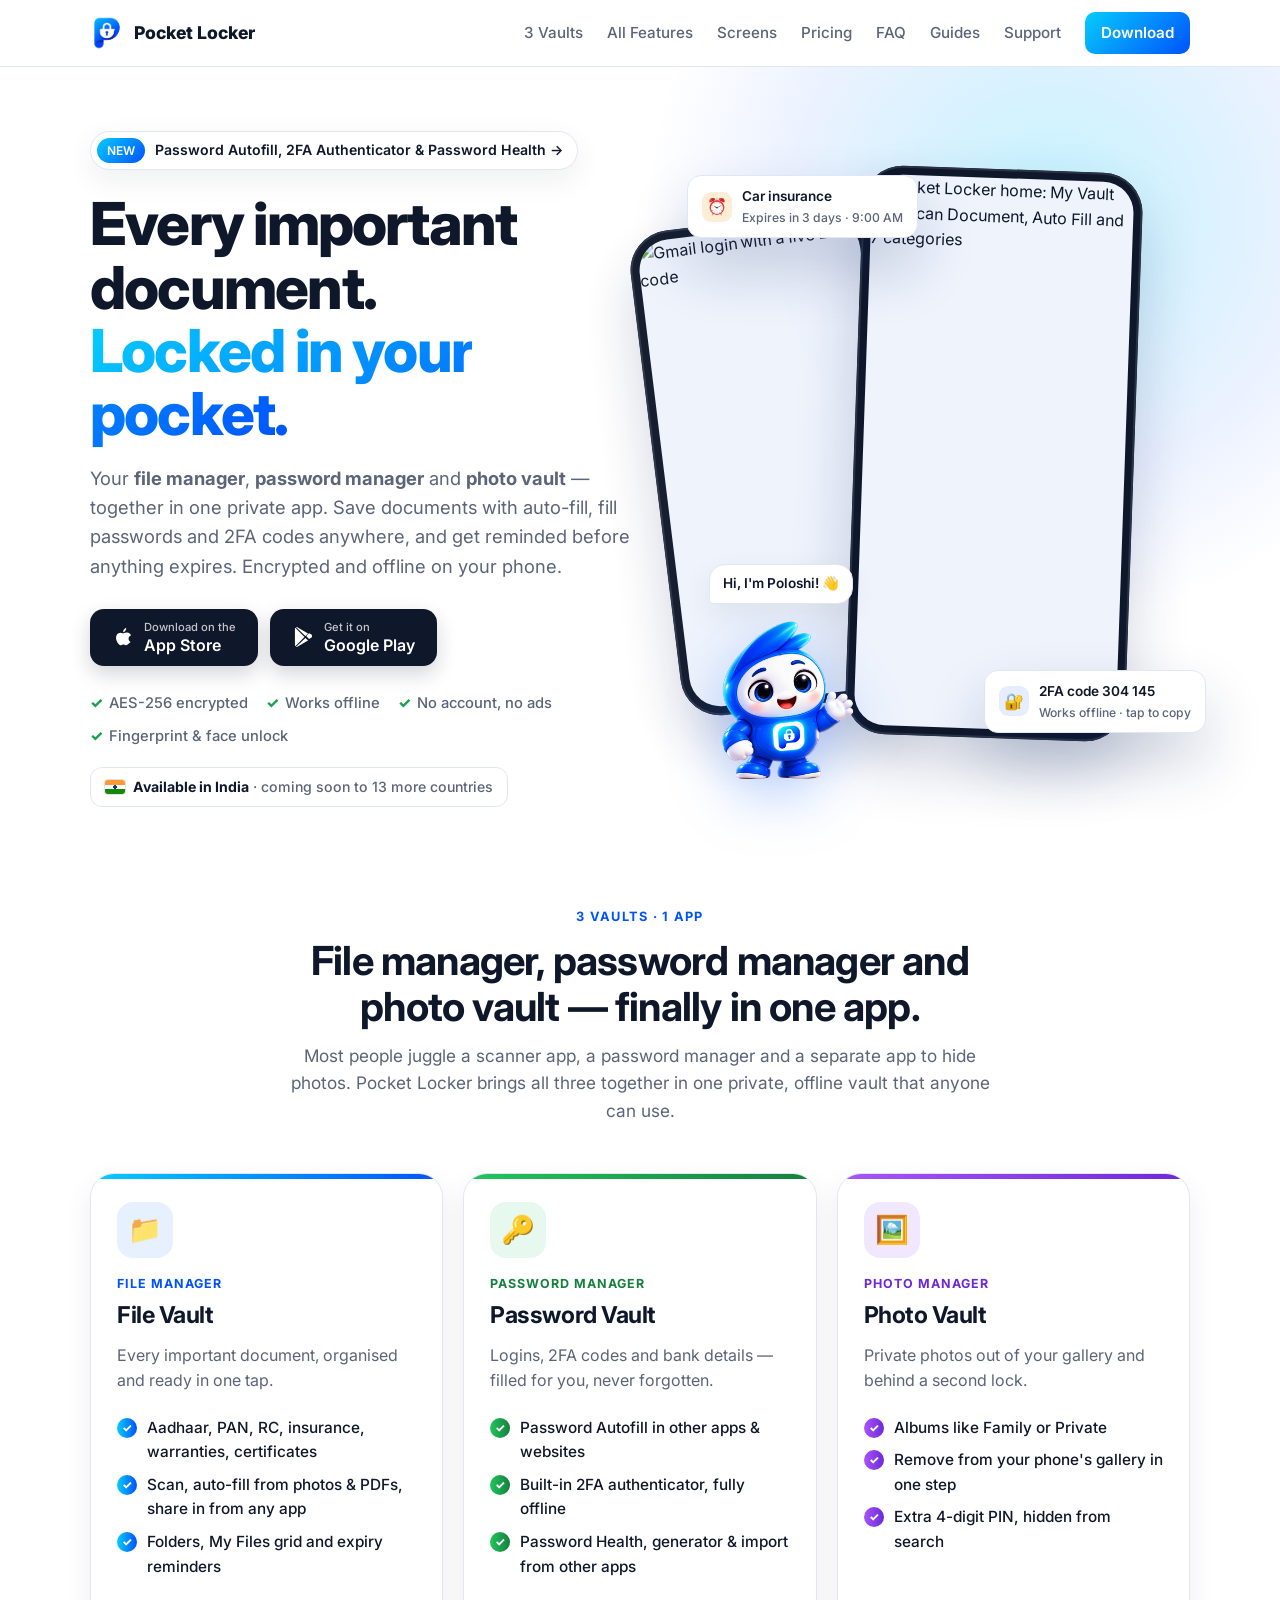
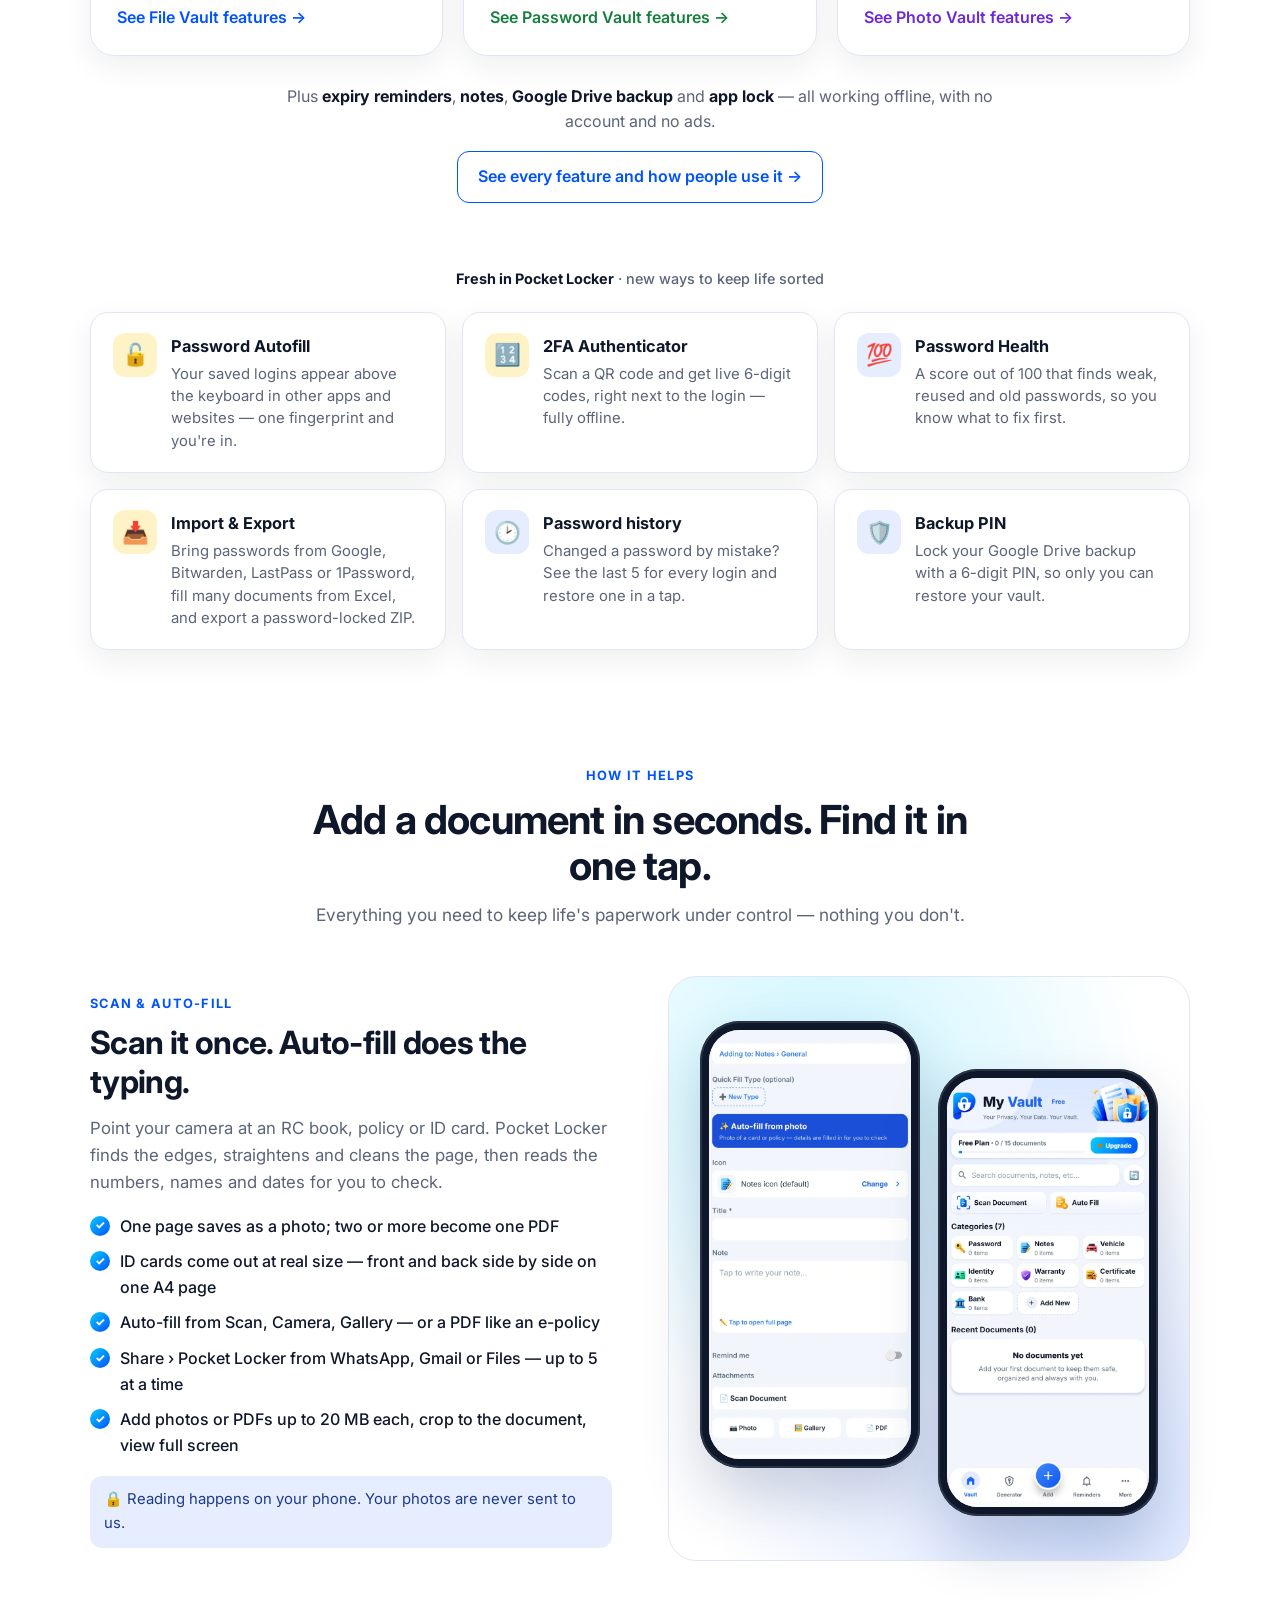
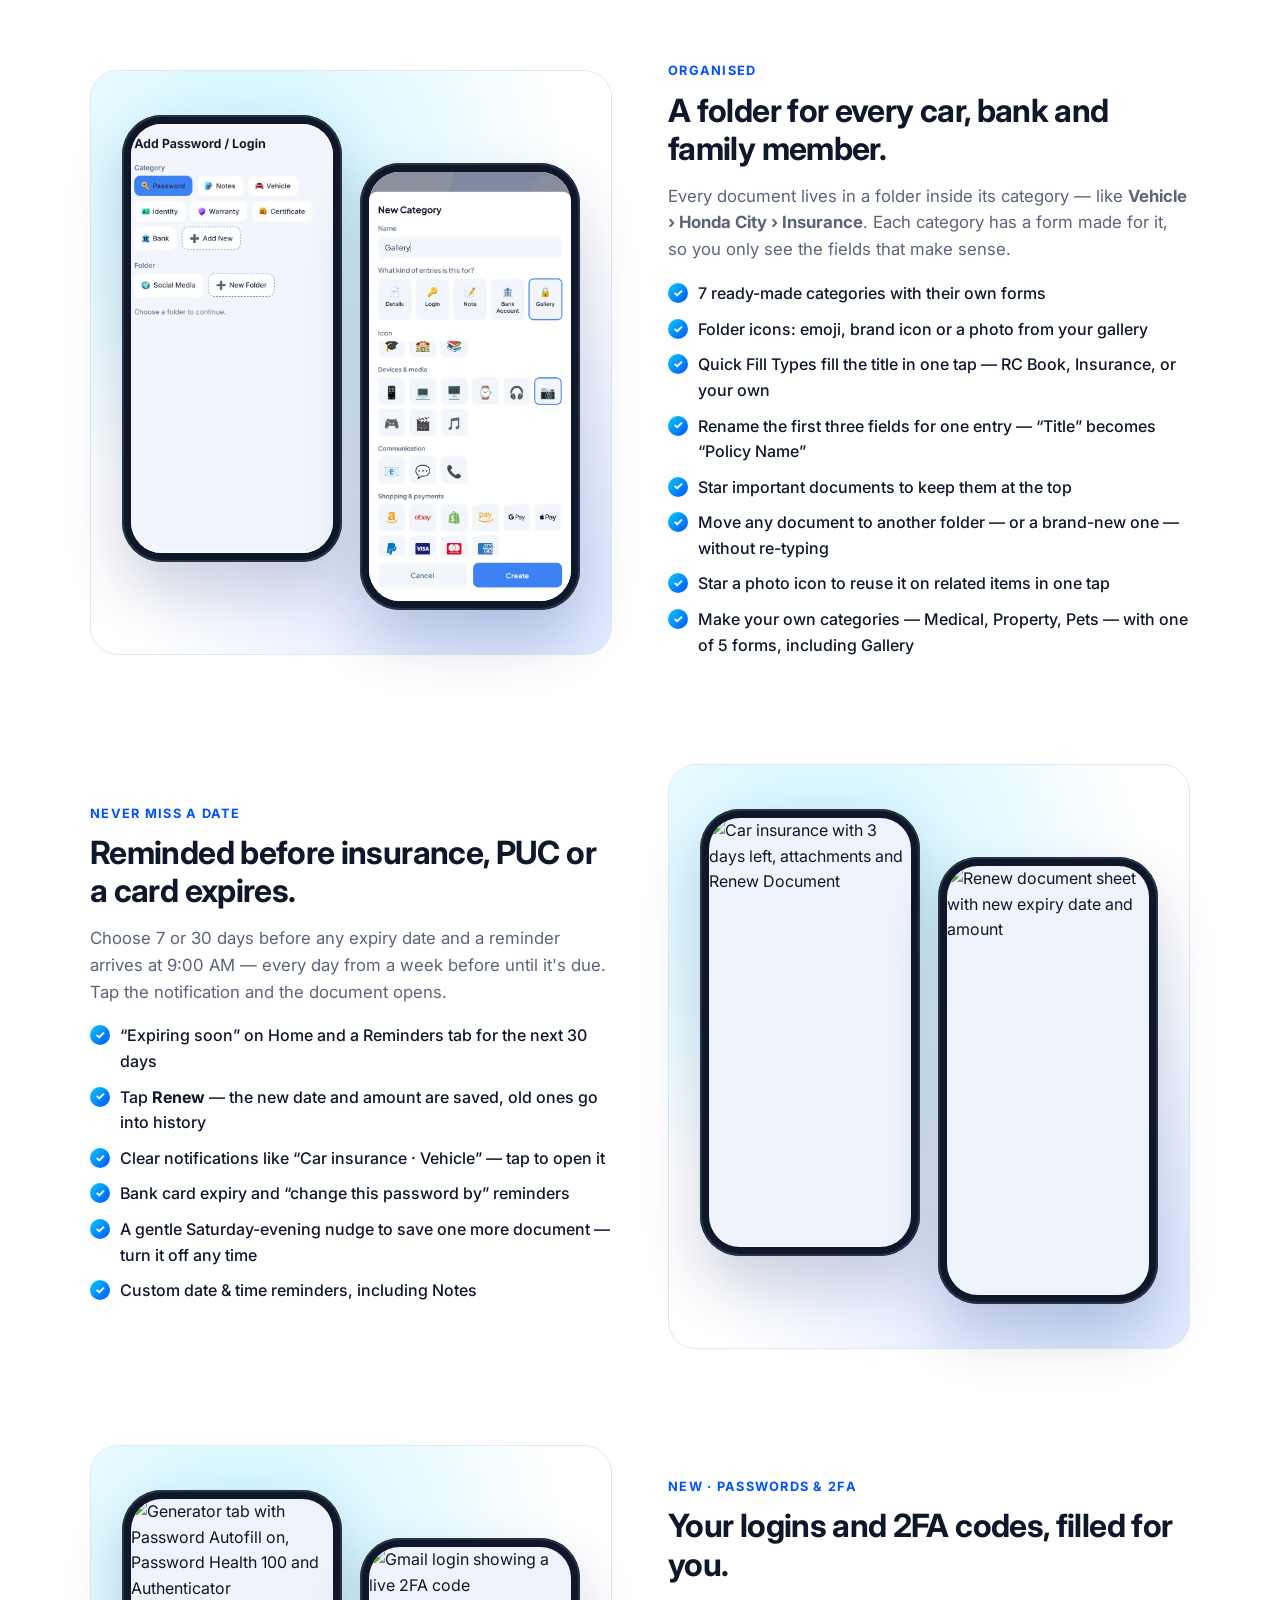
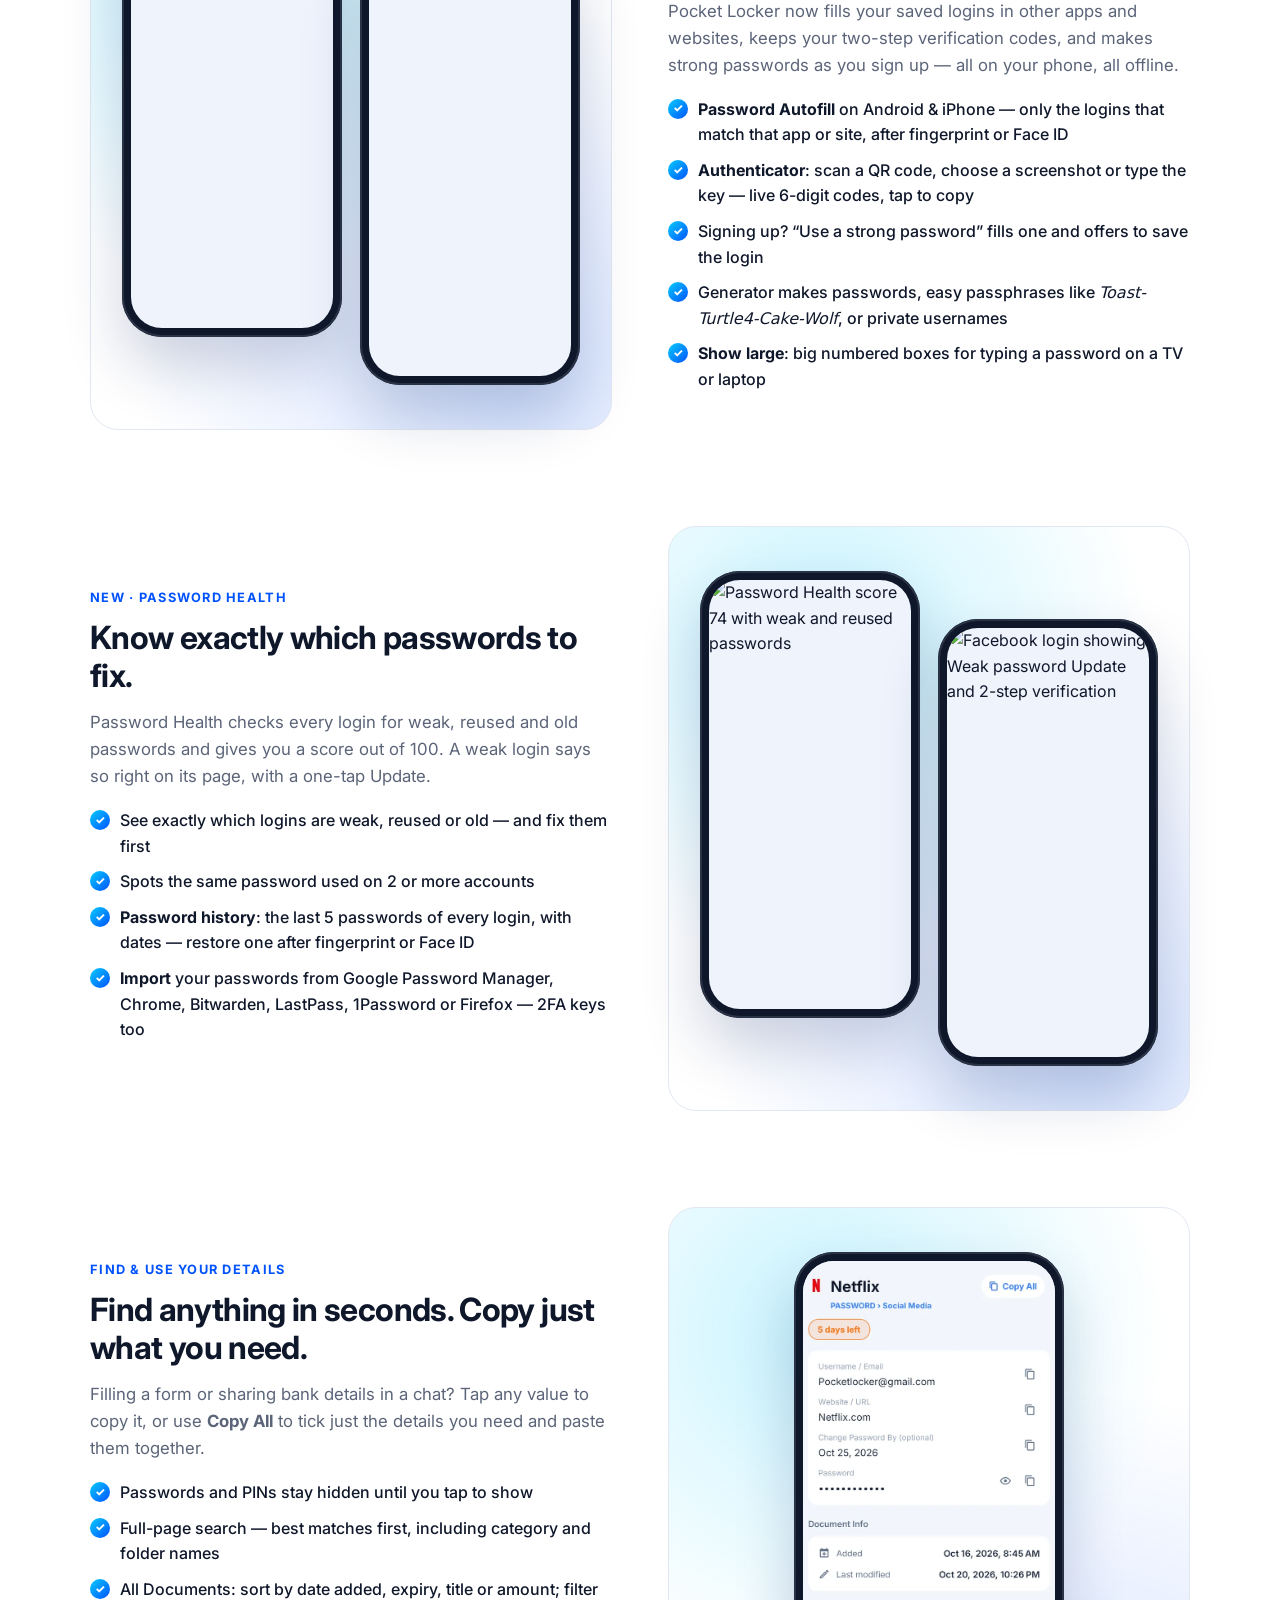
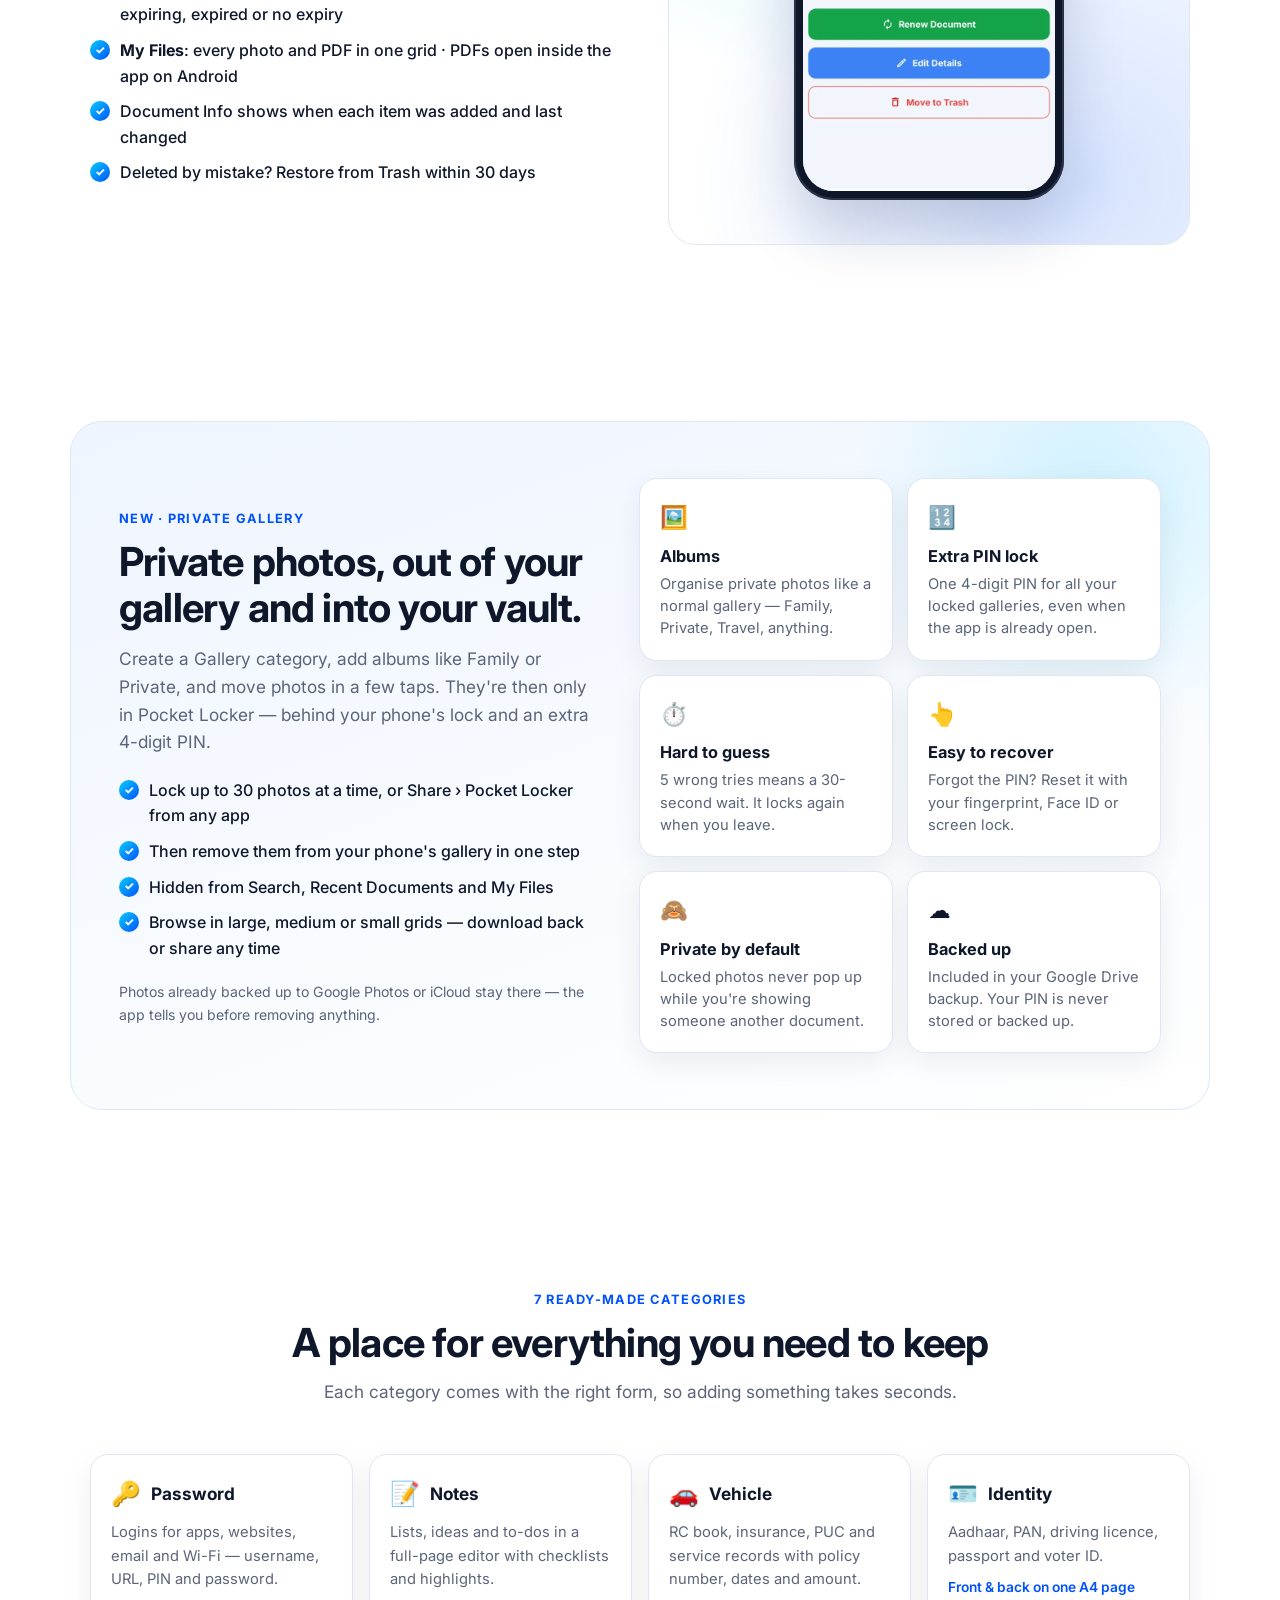
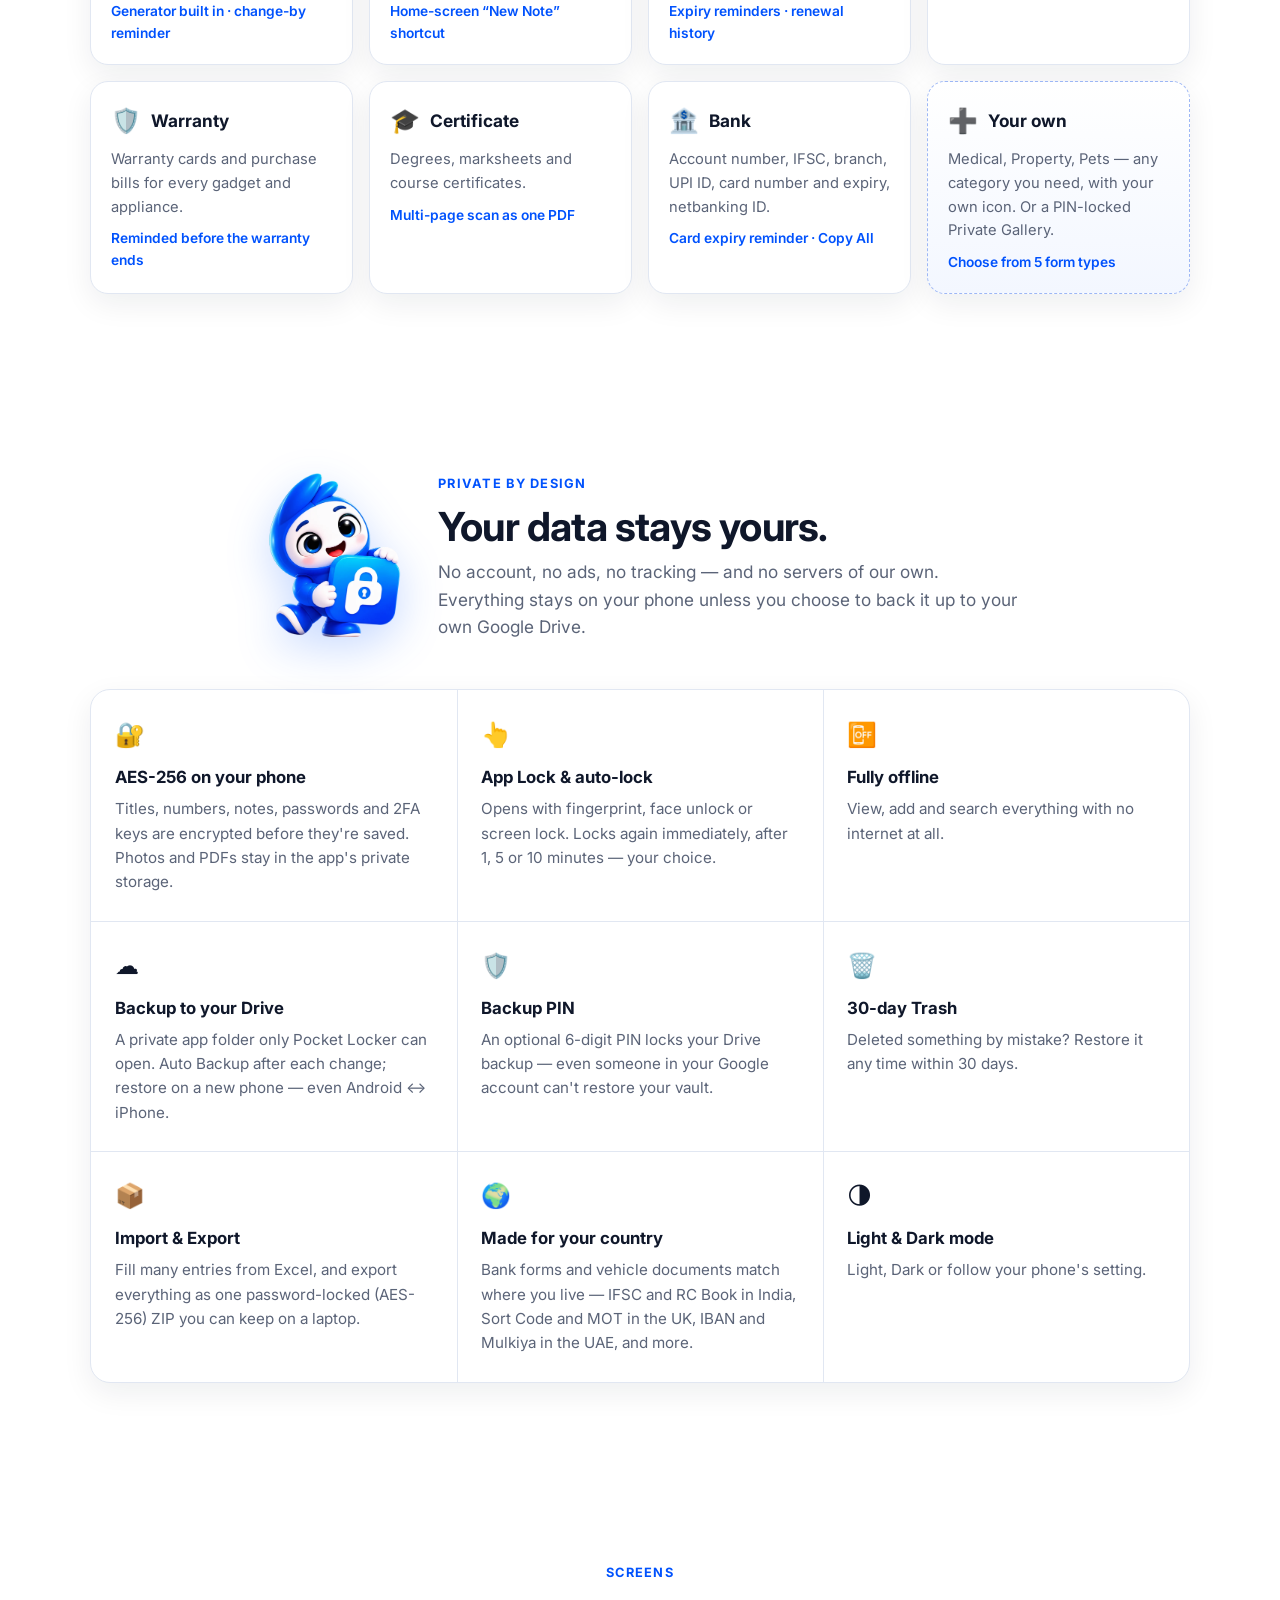
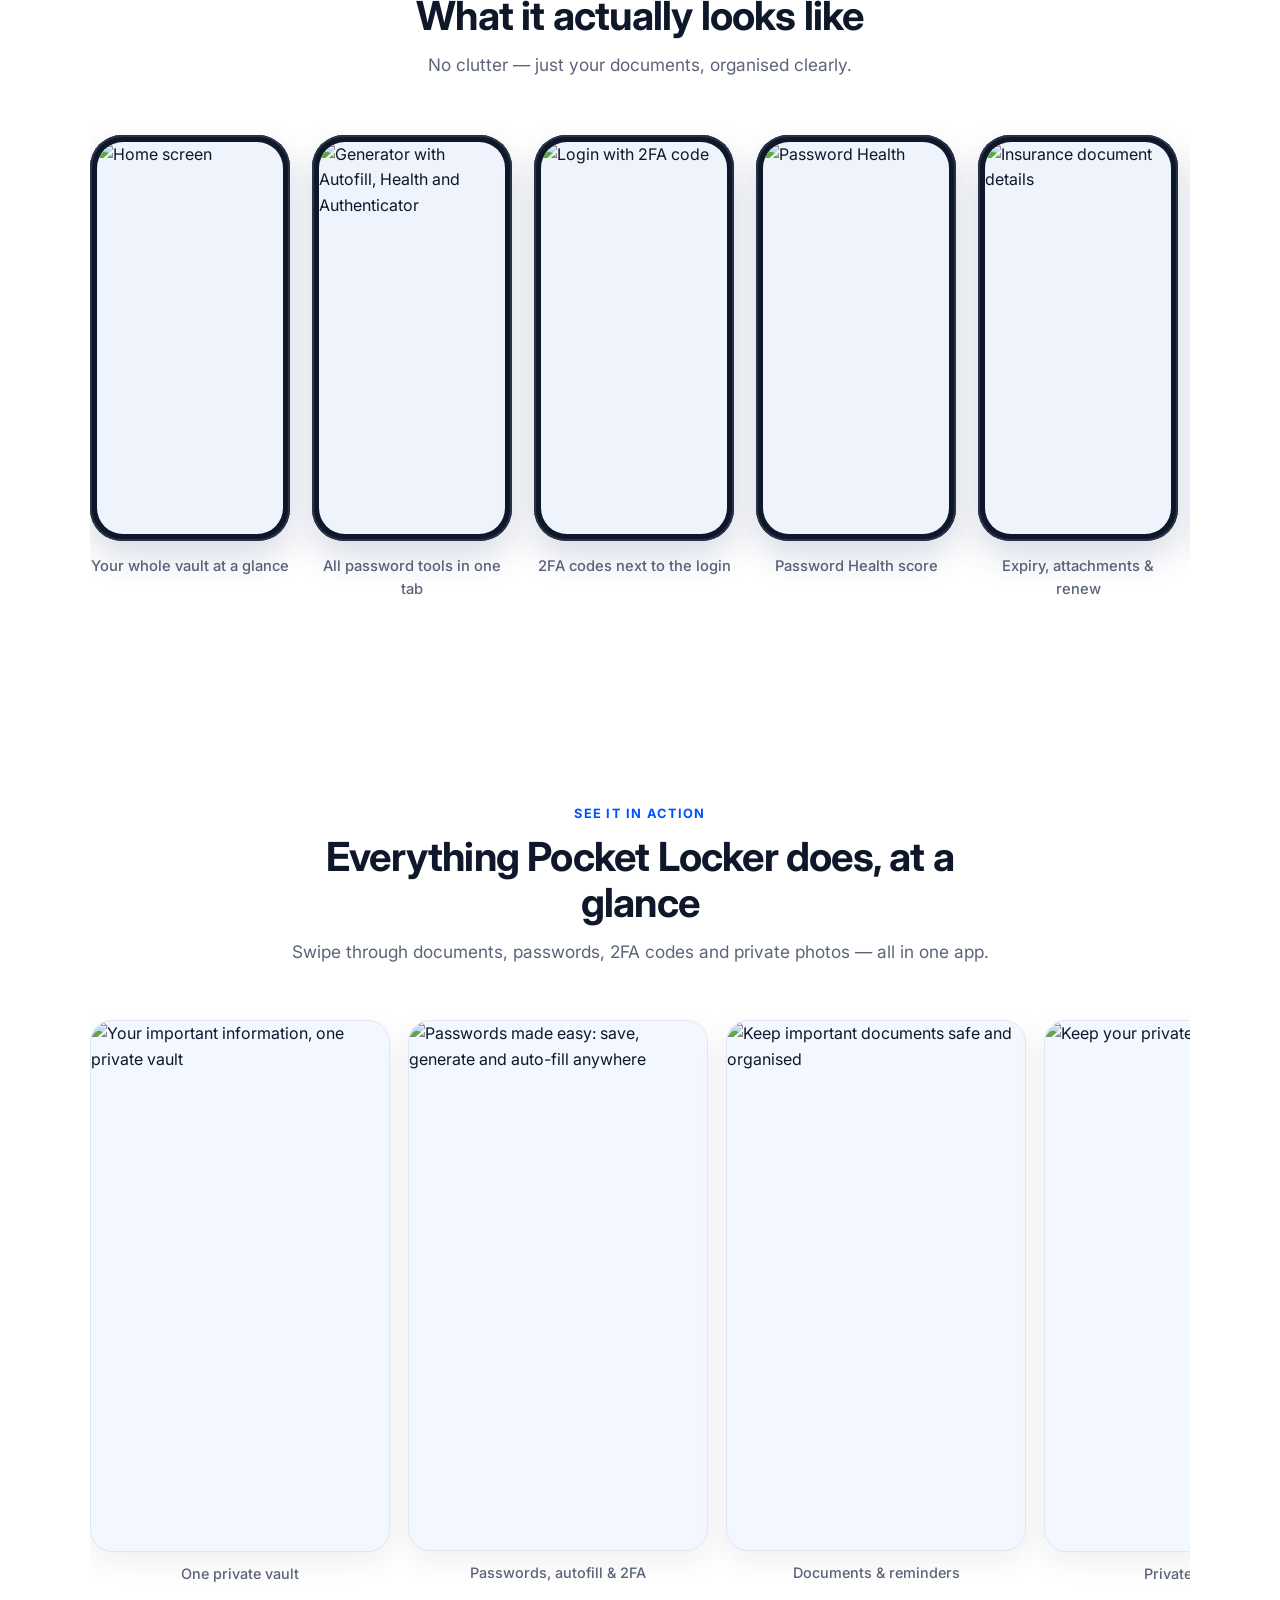
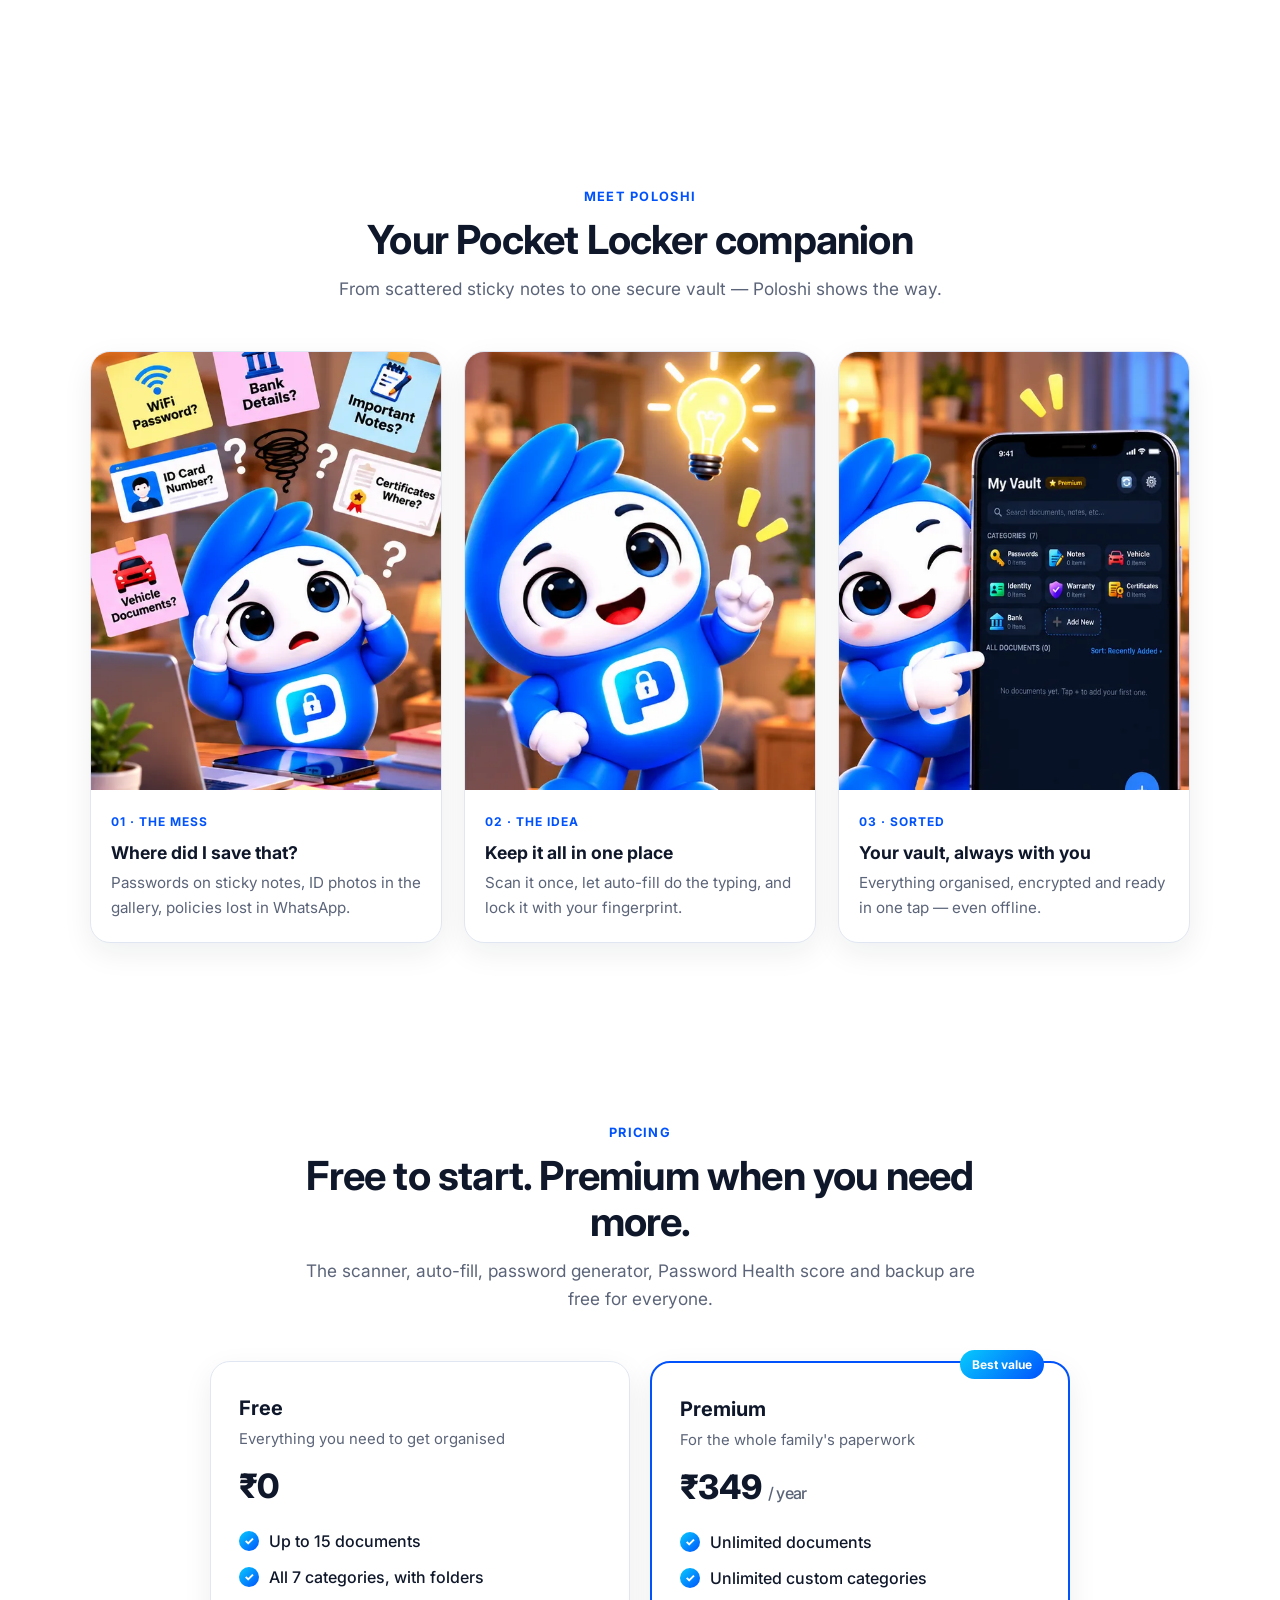
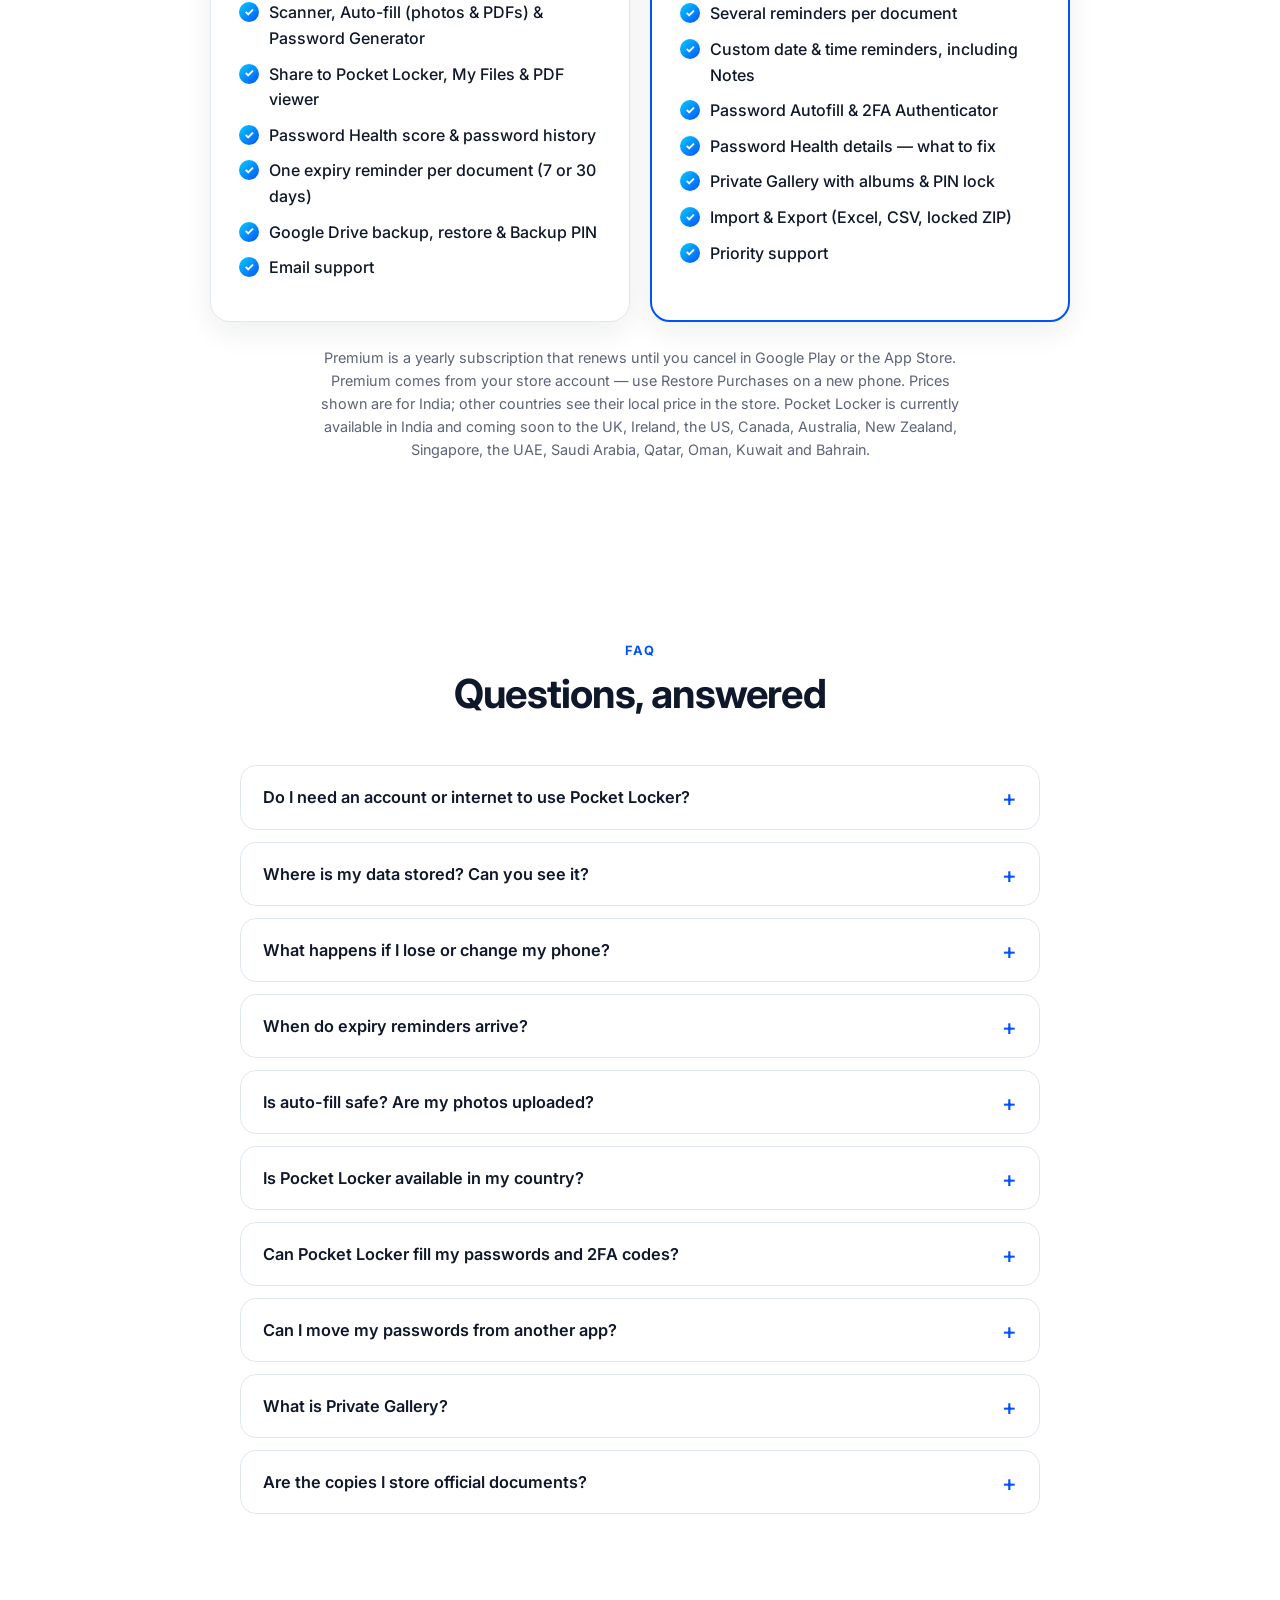
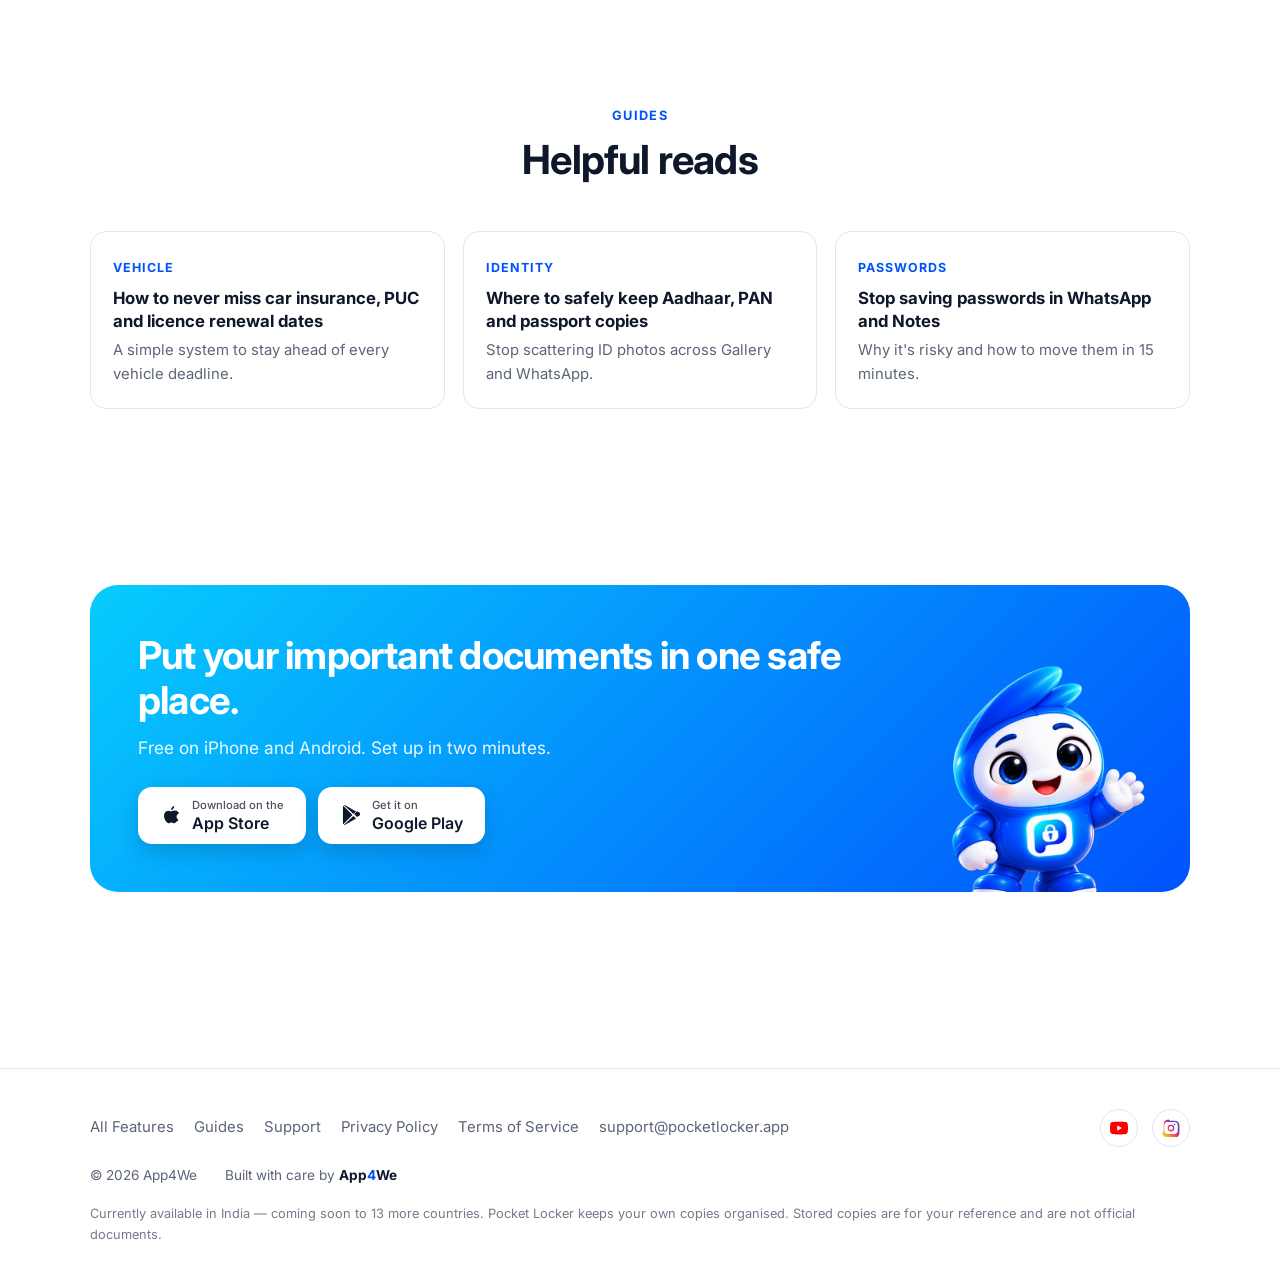
==== commit a06bd828: "Update print statement from 'Hello' to 'Goodbye'" ====
--- a/index.html
+++ b/index.html
@@ -3,15 +3,15 @@
 <head>
 <meta charset="UTF-8">
 <meta name="viewport" content="width=device-width, initial-scale=1.0">
-<title>Pocket Locker — File, Password &amp; Photo Vault in One App | Android &amp; iPhone</title>
-<meta name="description" content="Pocket Locker is a file vault, password manager and private photo vault in one app. Store Aadhaar, PAN, RC, insurance and bank details, scan and auto-fill documents, generate passwords, hide private photos and get expiry reminders — encrypted, offline, no account. Available in India on Android and iPhone.">
+<title>Pocket Locker — Password Manager, 2FA Authenticator &amp; Document Vault in One App</title>
+<meta name="description" content="Pocket Locker is a password manager with autofill and 2FA authenticator, a document vault and a private photo vault in one offline app. Store IDs, insurance and bank details, scan and auto-fill documents, import passwords from other apps and get expiry reminders — encrypted, no account, no ads.">
 <link rel="canonical" href="https://pocketlocker.app/">
 <meta name="author" content="App4We (https://app4we.com)">
 <meta name="theme-color" content="#0052FD">
 <meta property="og:type" content="website">
 <meta property="og:site_name" content="Pocket Locker">
 <meta property="og:title" content="Pocket Locker — File, Password &amp; Photo Vault in One App">
-<meta property="og:description" content="Your documents, passwords and private photos in one locked, offline vault. Scan, auto-fill, expiry reminders, password generator and a PIN-locked Private Gallery.">
+<meta property="og:description" content="Passwords with autofill and 2FA codes, documents with expiry reminders, and private photos — one locked, offline vault.">
 <meta property="og:url" content="https://pocketlocker.app/">
 <meta property="og:image" content="https://pocketlocker.app/poster-pocketlocker.webp">
 <meta name="twitter:card" content="summary_large_image">
@@ -20,7 +20,7 @@
 <link rel="preconnect" href="https://fonts.googleapis.com">
 <link rel="preconnect" href="https://fonts.gstatic.com" crossorigin>
 <link href="https://fonts.googleapis.com/css2?family=Inter:wght@400;500;600;700;800&display=swap" rel="stylesheet">
-<link rel="preload" as="image" href="images/ui-home.webp">
+<link rel="preload" as="image" href="images/ui-home-v2.webp">
 
 <script type="application/ld+json">
 {
@@ -30,7 +30,7 @@
   "operatingSystem": "Android, iOS",
   "applicationCategory": "UtilitiesApplication",
   "alternateName": "Pocket Locker – File, Password & Photo Vault",
-  "description": "File vault, password manager and private photo vault in one app. Private vault for documents, IDs, passwords, bank details, notes and private photos. Scan, auto-fill from photos and PDFs, expiry reminders, password generator and a PIN-locked Private Gallery. AES-256 encrypted on your phone, no account, no ads.",
+  "description": "File vault, password manager with autofill and 2FA authenticator, and private photo vault in one app. Private vault for documents, IDs, passwords, bank details, notes and private photos. Scan, auto-fill from photos and PDFs, expiry reminders, password generator and a PIN-locked Private Gallery. AES-256 encrypted on your phone, no account, no ads.",
   "countriesSupported": "IN",
   "url": "https://pocketlocker.app/",
   "image": "https://pocketlocker.app/poster-pocketlocker.webp",
@@ -330,6 +330,15 @@
   .gallery .phone img { border-radius: 26px; }
   .gallery figcaption { text-align: center; color: var(--muted); font-size: 0.92rem; font-weight: 500; margin-top: 14px; }
 
+  /* ---------- Promo strip ---------- */
+  .promo { display: flex; gap: 18px; overflow-x: auto; padding: 6px 4px 22px; scroll-snap-type: x mandatory; }
+  .promo::-webkit-scrollbar { height: 8px; }
+  .promo::-webkit-scrollbar-thumb { background: #C7D2E5; border-radius: 8px; }
+  .promo figure { margin: 0; flex: 0 0 300px; scroll-snap-align: start; }
+  .promo img { width: 100%; height: auto; border-radius: 22px; border: 1px solid var(--border); box-shadow: var(--shadow); background: #F3F7FF; }
+  .promo figcaption { text-align: center; color: var(--muted); font-size: 0.9rem; font-weight: 500; margin-top: 10px; }
+  @media (max-width: 520px) { .promo figure { flex-basis: 78%; } }
+
   /* ---------- Pricing ---------- */
   .plans { display: grid; grid-template-columns: 1fr 1fr; gap: 20px; max-width: 860px; margin: 0 auto; }
   @media (max-width: 720px) { .plans { grid-template-columns: 1fr; } }
@@ -437,9 +446,9 @@
 <section class="hero">
   <div class="wrap">
     <div>
-      <a class="new-pill" href="#private-gallery"><span class="tag">NEW</span> Private Gallery, Share to Pocket Locker &amp; PDF auto-fill →</a>
+      <a class="new-pill" href="#passwords-2fa"><span class="tag">NEW</span> Password Autofill, 2FA Authenticator &amp; Password Health →</a>
       <h1>Every important document.<br><span class="grad-text">Locked in your pocket.</span></h1>
-      <p class="lede">Your <b>file manager</b>, <b>password manager</b> and <b>photo vault</b> — together in one private app. Scan documents, let auto-fill do the typing, and get reminded before anything expires. Encrypted and offline on your phone.</p>
+      <p class="lede">Your <b>file manager</b>, <b>password manager</b> and <b>photo vault</b> — together in one private app. Save documents with auto-fill, fill passwords and 2FA codes anywhere, and get reminded before anything expires. Encrypted and offline on your phone.</p>
       <div class="btn-row">
         <a class="btn btn-dark" href="https://apps.apple.com/in/app/pocket-locker-private-vault/id6813628223" target="_blank" rel="noopener">
           <svg viewBox="0 0 24 24" fill="currentColor" aria-hidden="true"><path d="M17.05 20.28c-.98.95-2.05.8-3.08.35-1.09-.46-2.09-.48-3.24 0-1.44.62-2.2.44-3.06-.35C2.79 15.25 3.51 7.59 9.05 7.31c1.35.07 2.29.74 3.08.8.03-.02 2.1-1.14 4.19-.98 2.31.19 3.98 1.35 4.36 3.28-3.4.99-3.29 5.34-.42 6.98-.95.99-2.16 1.99-3.21 2.89z"/><path d="M12.15 6.85c-.24-2.05 1.5-4.28 3.36-4.85.28 2.09-1.68 4.7-3.36 4.85z"/></svg>
@@ -456,13 +465,13 @@
         <span>No account, no ads</span>
         <span>Fingerprint &amp; face unlock</span>
       </div>
-      <div class="region-note"><span class="in-flag" aria-hidden="true"></span> <span><b>Available in India</b> · coming to more countries soon</span></div>
+      <div class="region-note"><span class="in-flag" aria-hidden="true"></span> <span><b>Available in India</b> · coming soon to 13 more countries</span></div>
     </div>
     <div class="hero-visual">
-      <div class="phone ph-back"><img src="images/ui-vehicle-detail.webp" alt="Car insurance details with Copy All and Renew Document" width="640" height="1304"></div>
-      <div class="phone ph-front"><img src="images/ui-home.webp" alt="Pocket Locker home: Scan Document, Auto Fill, Expiring Soon and 7 categories" width="640" height="1288" fetchpriority="high"></div>
+      <div class="phone ph-back"><img src="images/ui-2fa.webp" alt="Gmail login with a live 2FA code" width="640" height="1298"></div>
+      <div class="phone ph-front"><img src="images/ui-home-v2.webp" alt="Pocket Locker home: My Vault with Scan Document, Auto Fill and 7 categories" width="640" height="1311" fetchpriority="high"></div>
       <div class="float-chip chip-expiry"><span class="dot">⏰</span><span>Car insurance<small>Expires in 3 days · 9:00 AM</small></span></div>
-      <div class="float-chip chip-enc"><span class="dot">🔐</span><span>AES-256<small>Encrypted on this phone</small></span></div>
+      <div class="float-chip chip-enc"><span class="dot">🔐</span><span>2FA code 304 145<small>Works offline · tap to copy</small></span></div>
       <div class="hero-poloshi"><img src="poloshi-wave.webp" alt="Poloshi, the Pocket Locker mascot, waving" width="640" height="596"></div>
       <div class="speech">Hi, I'm Poloshi! 👋</div>
     </div>
@@ -494,17 +503,17 @@
         <div class="v-ic">🔑</div>
         <span class="v-kicker">Password Manager</span>
         <h3>Password Vault</h3>
-        <p>Logins, PINs and bank details — encrypted, never forgotten.</p>
-        <ul class="ticks">
-          <li>Website and app logins, Wi-Fi, PINs</li>
-          <li>Bank accounts, IFSC, UPI ID and card details</li>
-          <li>Password generator, Show large and change-by reminders</li>
+        <p>Logins, 2FA codes and bank details — filled for you, never forgotten.</p>
+        <ul class="ticks">
+          <li>Password Autofill in other apps &amp; websites</li>
+          <li>Built-in 2FA authenticator, fully offline</li>
+          <li>Password Health, generator &amp; import from other apps</li>
         </ul>
         <a class="v-link" href="features.html#password-vault">See Password Vault features →</a>
       </div>
       <div class="vault v-photo">
         <div class="v-ic">🖼️</div>
-        <span class="v-kicker">Photo Manager · Premium</span>
+        <span class="v-kicker">Photo Manager</span>
         <h3>Photo Vault</h3>
         <p>Private photos out of your gallery and behind a second lock.</p>
         <ul class="ticks">
@@ -524,12 +533,12 @@
   <div class="wrap">
     <p class="version-line"><b>Fresh in Pocket Locker</b> · new ways to keep life sorted</p>
     <div class="new-grid">
-      <div class="new-card"><div class="ic pro">🖼️</div><div><h3>Private Gallery <span class="badge badge-pro">PREMIUM</span></h3><p>Move private photos out of your phone's gallery into albums inside the vault — with an extra PIN.</p></div></div>
-      <div class="new-card"><div class="ic">📤</div><div><h3>Share to Pocket Locker</h3><p>Got a policy on WhatsApp or email? Tap Share › Pocket Locker and save up to 5 files at once.</p></div></div>
-      <div class="new-card"><div class="ic">📄</div><div><h3>PDF auto-fill</h3><p>Auto-fill now reads e-policies and e-tickets too — not just photos and scans.</p></div></div>
-      <div class="new-card"><div class="ic">🗂️</div><div><h3>My Files</h3><p>Every photo and PDF you've saved in one grid. Filter by type or category, search by name.</p></div></div>
-      <div class="new-card"><div class="ic">🔠</div><div><h3>Show large</h3><p>See a password in big numbered boxes, so typing it on a laptop or TV is easy.</p></div></div>
-      <div class="new-card"><div class="ic">⭐</div><div><h3>Star what matters</h3><p>Star a document and it stays at the top of its lists.</p></div></div>
+      <div class="new-card"><div class="ic pro">🔓</div><div><h3>Password Autofill</h3><p>Your saved logins appear above the keyboard in other apps and websites — one fingerprint and you're in.</p></div></div>
+      <div class="new-card"><div class="ic pro">🔢</div><div><h3>2FA Authenticator</h3><p>Scan a QR code and get live 6-digit codes, right next to the login — fully offline.</p></div></div>
+      <div class="new-card"><div class="ic">💯</div><div><h3>Password Health</h3><p>A score out of 100 that finds weak, reused and old passwords, so you know what to fix first.</p></div></div>
+      <div class="new-card"><div class="ic pro">📥</div><div><h3>Import &amp; Export</h3><p>Bring passwords from Google, Bitwarden, LastPass or 1Password, fill many documents from Excel, and export a password-locked ZIP.</p></div></div>
+      <div class="new-card"><div class="ic">🕑</div><div><h3>Password history</h3><p>Changed a password by mistake? See the last 5 for every login and restore one in a tap.</p></div></div>
+      <div class="new-card"><div class="ic">🛡️</div><div><h3>Backup PIN</h3><p>Lock your Google Drive backup with a 6-digit PIN, so only you can restore your vault.</p></div></div>
     </div>
   </div>
 </section>
@@ -546,7 +555,7 @@
     <!-- Scan + Auto-fill -->
     <div class="feature-row">
       <div class="text">
-        <span class="eyebrow">Scan &amp; Auto-fill <span class="badge badge-free">FREE</span></span>
+        <span class="eyebrow">Scan &amp; Auto-fill</span>
         <h3>Scan it once. Auto-fill does the typing.</h3>
         <p>Point your camera at an RC book, policy or ID card. Pocket Locker finds the edges, straightens and cleans the page, then reads the numbers, names and dates for you to check.</p>
         <ul class="ticks">
@@ -576,8 +585,9 @@
           <li>Quick Fill Types fill the title in one tap — RC Book, Insurance, or your own</li>
           <li>Rename the first three fields for one entry — “Title” becomes “Policy Name”</li>
           <li>Star important documents to keep them at the top</li>
-          <li>Move any document to another folder or category</li>
-          <li>Make your own categories — Medical, Property, Pets — with one of 5 forms, including Gallery <span class="badge badge-pro">PREMIUM</span></li>
+          <li>Move any document to another folder — or a brand-new one — without re-typing</li>
+          <li>Star a photo icon to reuse it on related items in one tap</li>
+          <li>Make your own categories — Medical, Property, Pets — with one of 5 forms, including Gallery</li>
         </ul>
       </div>
       <div class="shot-stage duo">
@@ -594,35 +604,55 @@
         <p>Choose 7 or 30 days before any expiry date and a reminder arrives at 9:00 AM — every day from a week before until it's due. Tap the notification and the document opens.</p>
         <ul class="ticks">
           <li>“Expiring soon” on Home and a Reminders tab for the next 30 days</li>
-          <li>Tap <b>Renew</b> — the new date is saved, old dates go into history</li>
+          <li>Tap <b>Renew</b> — the new date and amount are saved, old ones go into history</li>
           <li>Clear notifications like “Car insurance · Vehicle” — tap to open it</li>
           <li>Bank card expiry and “change this password by” reminders</li>
           <li>A gentle Saturday-evening nudge to save one more document — turn it off any time</li>
-          <li>Custom date &amp; time reminders, including Notes <span class="badge badge-pro">PREMIUM</span></li>
-        </ul>
-      </div>
-      <div class="shot-stage">
-        <div class="phone"><img src="images/ui-vehicle-detail.webp" alt="Vehicle document with 1 day left, Renew Document and Copy All" width="640" height="1304" loading="lazy"></div>
-      </div>
-    </div>
-
-    <!-- Generator -->
-    <div class="feature-row reverse">
+          <li>Custom date &amp; time reminders, including Notes</li>
+        </ul>
+      </div>
+      <div class="shot-stage duo">
+        <div class="phone"><img src="images/ui-insurance-detail.webp" alt="Car insurance with 3 days left, attachments and Renew Document" width="640" height="1352" loading="lazy"></div>
+        <div class="phone"><img src="images/ui-renew.webp" alt="Renew document sheet with new expiry date and amount" width="640" height="1433" loading="lazy"></div>
+      </div>
+    </div>
+
+    <!-- Passwords & 2FA -->
+    <div class="feature-row reverse" id="passwords-2fa">
       <div class="text">
-        <span class="eyebrow">New · Password Generator <span class="badge badge-free">FREE</span></span>
-        <h3>Strong passwords, made on your phone.</h3>
-        <p>Open the Generator tab, or tap the key button beside any Password field. Pick the length and characters — Pocket Locker does the rest.</p>
-        <ul class="ticks">
-          <li>6 to 40 characters: upper, lower, numbers and symbols</li>
-          <li>Avoid look-alike characters like 0 / O and 1 / l</li>
-          <li>Strength meter, plus an encrypted history of the last 50</li>
-          <li><b>Show large</b>: big numbered boxes in groups of 4, digits and symbols coloured</li>
-          <li>On Android, a copied password is cleared from the clipboard after 60 seconds</li>
+        <span class="eyebrow">New · Passwords &amp; 2FA</span>
+        <h3>Your logins and 2FA codes, filled for you.</h3>
+        <p>Pocket Locker now fills your saved logins in other apps and websites, keeps your two-step verification codes, and makes strong passwords as you sign up — all on your phone, all offline.</p>
+        <ul class="ticks">
+          <li><b>Password Autofill</b> on Android &amp; iPhone — only the logins that match that app or site, after fingerprint or Face ID</li>
+          <li><b>Authenticator</b>: scan a QR code, choose a screenshot or type the key — live 6-digit codes, tap to copy</li>
+          <li>Signing up? “Use a strong password” fills one and offers to save the login</li>
+          <li>Generator makes passwords, easy passphrases like <i>Toast-Turtle4-Cake-Wolf</i>, or private usernames</li>
+          <li><b>Show large</b>: big numbered boxes for typing a password on a TV or laptop</li>
         </ul>
       </div>
       <div class="shot-stage duo">
-        <div class="phone"><img src="images/ui-generator.webp" alt="Password Generator with length slider, character options and strength meter" width="640" height="1300" loading="lazy"></div>
-        <div class="phone"><img src="images/ui-password-form.webp" alt="Add password form with the generator key button beside the Password field" width="640" height="1308" loading="lazy"></div>
+        <div class="phone"><img src="images/ui-generator-tools.webp" alt="Generator tab with Password Autofill on, Password Health 100 and Authenticator" width="640" height="1311" loading="lazy"></div>
+        <div class="phone"><img src="images/ui-2fa.webp" alt="Gmail login showing a live 2FA code" width="640" height="1298" loading="lazy"></div>
+      </div>
+    </div>
+
+    <!-- Password Health -->
+    <div class="feature-row">
+      <div class="text">
+        <span class="eyebrow">New · Password Health</span>
+        <h3>Know exactly which passwords to fix.</h3>
+        <p>Password Health checks every login for weak, reused and old passwords and gives you a score out of 100. A weak login says so right on its page, with a one-tap Update.</p>
+        <ul class="ticks">
+          <li>See exactly which logins are weak, reused or old — and fix them first</li>
+          <li>Spots the same password used on 2 or more accounts</li>
+          <li><b>Password history</b>: the last 5 passwords of every login, with dates — restore one after fingerprint or Face ID</li>
+          <li><b>Import</b> your passwords from Google Password Manager, Chrome, Bitwarden, LastPass, 1Password or Firefox — 2FA keys too</li>
+        </ul>
+      </div>
+      <div class="shot-stage duo">
+        <div class="phone"><img src="images/ui-password-health.webp" alt="Password Health score 74 with weak and reused passwords" width="640" height="1307" loading="lazy"></div>
+        <div class="phone"><img src="images/ui-login-health.webp" alt="Facebook login showing Weak password Update and 2-step verification" width="640" height="1302" loading="lazy"></div>
       </div>
     </div>
 
@@ -652,7 +682,7 @@
 <section id="private-gallery" class="pg">
   <div class="wrap pg-panel">
     <div>
-      <span class="eyebrow">New · Private Gallery <span class="badge badge-pro">PREMIUM</span></span>
+      <span class="eyebrow">New · Private Gallery</span>
       <h2>Private photos, out of your gallery and into your vault.</h2>
       <p class="lead">Create a Gallery category, add albums like Family or Private, and move photos in a few taps. They're then only in Pocket Locker — behind your phone's lock and an extra 4-digit PIN.</p>
       <ul class="ticks">
@@ -690,7 +720,7 @@
       <div class="cat"><div class="hd"><span class="em">🛡️</span><h3>Warranty</h3></div><p>Warranty cards and purchase bills for every gadget and appliance.</p><p class="extra">Reminded before the warranty ends</p></div>
       <div class="cat"><div class="hd"><span class="em">🎓</span><h3>Certificate</h3></div><p>Degrees, marksheets and course certificates.</p><p class="extra">Multi-page scan as one PDF</p></div>
       <div class="cat"><div class="hd"><span class="em">🏦</span><h3>Bank</h3></div><p>Account number, IFSC, branch, UPI ID, card number and expiry, netbanking ID.</p><p class="extra">Card expiry reminder · Copy All</p></div>
-      <div class="cat custom"><div class="hd"><span class="em">➕</span><h3>Your own <span class="badge badge-pro">PREMIUM</span></h3></div><p>Medical, Property, Pets — any category you need, with your own icon. Or a PIN-locked Private Gallery.</p><p class="extra">Choose from 5 form types</p></div>
+      <div class="cat custom"><div class="hd"><span class="em">➕</span><h3>Your own</h3></div><p>Medical, Property, Pets — any category you need, with your own icon. Or a PIN-locked Private Gallery.</p><p class="extra">Choose from 5 form types</p></div>
     </div>
   </div>
 </section>
@@ -707,14 +737,14 @@
       </div>
     </div>
     <div class="also">
-      <div class="also-item"><div class="ic">🔐</div><h3>AES-256 on your phone</h3><p>Titles, numbers, notes and passwords are encrypted before they're saved. Photos and PDFs stay in the app's private storage.</p></div>
+      <div class="also-item"><div class="ic">🔐</div><h3>AES-256 on your phone</h3><p>Titles, numbers, notes, passwords and 2FA keys are encrypted before they're saved. Photos and PDFs stay in the app's private storage.</p></div>
       <div class="also-item"><div class="ic">👆</div><h3>App Lock &amp; auto-lock</h3><p>Opens with fingerprint, face unlock or screen lock. Locks again immediately, after 1, 5 or 10 minutes — your choice.</p></div>
       <div class="also-item"><div class="ic">📴</div><h3>Fully offline</h3><p>View, add and search everything with no internet at all.</p></div>
       <div class="also-item"><div class="ic">☁️</div><h3>Backup to your Drive</h3><p>A private app folder only Pocket Locker can open. Auto Backup after each change; restore on a new phone — even Android ↔ iPhone.</p></div>
-      <div class="also-item"><div class="ic">🔄</div><h3>Sync status at a glance</h3><p>The Sync button shows changes waiting for backup, and the Backup page lists any file that couldn't be saved.</p></div>
+      <div class="also-item"><div class="ic">🛡️</div><h3>Backup PIN</h3><p>An optional 6-digit PIN locks your Drive backup — even someone in your Google account can't restore your vault.</p></div>
       <div class="also-item"><div class="ic">🗑️</div><h3>30-day Trash</h3><p>Deleted something by mistake? Restore it any time within 30 days.</p></div>
-      <div class="also-item"><div class="ic">📦</div><h3>Download Reports <span class="badge badge-pro">PREMIUM</span></h3><p>A ZIP of the categories you choose — every document's details plus its photos and PDFs.</p></div>
-      <div class="also-item"><div class="ic">⚡</div><h3>Home-screen shortcuts</h3><p>Long-press the app icon for New Note and My Notes.</p></div>
+      <div class="also-item"><div class="ic">📦</div><h3>Import &amp; Export</h3><p>Fill many entries from Excel, and export everything as one password-locked (AES-256) ZIP you can keep on a laptop.</p></div>
+      <div class="also-item"><div class="ic">🌍</div><h3>Made for your country</h3><p>Bank forms and vehicle documents match where you live — IFSC and RC Book in India, Sort Code and MOT in the UK, IBAN and Mulkiya in the UAE, and more.</p></div>
       <div class="also-item"><div class="ic">🌗</div><h3>Light &amp; Dark mode</h3><p>Light, Dark or follow your phone's setting.</p></div>
     </div>
   </div>
@@ -729,12 +759,33 @@
       <p>No clutter — just your documents, organised clearly.</p>
     </div>
     <div class="gallery">
-      <figure><div class="phone"><img src="images/ui-home.webp" alt="Home screen" width="640" height="1288" loading="lazy"></div><figcaption>Your whole vault at a glance</figcaption></figure>
+      <figure><div class="phone"><img src="images/ui-home-v2.webp" alt="Home screen" width="640" height="1311" loading="lazy"></div><figcaption>Your whole vault at a glance</figcaption></figure>
+      <figure><div class="phone"><img src="images/ui-generator-tools.webp" alt="Generator with Autofill, Health and Authenticator" width="640" height="1311" loading="lazy"></div><figcaption>All password tools in one tab</figcaption></figure>
+      <figure><div class="phone"><img src="images/ui-2fa.webp" alt="Login with 2FA code" width="640" height="1298" loading="lazy"></div><figcaption>2FA codes next to the login</figcaption></figure>
+      <figure><div class="phone"><img src="images/ui-password-health.webp" alt="Password Health" width="640" height="1307" loading="lazy"></div><figcaption>Password Health score</figcaption></figure>
+      <figure><div class="phone"><img src="images/ui-insurance-detail.webp" alt="Insurance document details" width="640" height="1352" loading="lazy"></div><figcaption>Expiry, attachments &amp; renew</figcaption></figure>
       <figure><div class="phone"><img src="images/ui-add-note.webp" alt="Scan and auto-fill when adding" width="640" height="1294" loading="lazy"></div><figcaption>Scan it — auto-fill types it</figcaption></figure>
-      <figure><div class="phone"><img src="images/ui-vehicle-detail.webp" alt="Vehicle document details" width="640" height="1304" loading="lazy"></div><figcaption>Expiry, renew &amp; Copy All</figcaption></figure>
-      <figure><div class="phone"><img src="images/ui-generator.webp" alt="Password Generator" width="640" height="1300" loading="lazy"></div><figcaption>Password Generator</figcaption></figure>
-      <figure><div class="phone"><img src="images/ui-password-detail.webp" alt="Saved login details" width="640" height="1299" loading="lazy"></div><figcaption>Passwords hidden until you tap</figcaption></figure>
-      <figure><div class="phone"><img src="images/ui-custom-category.webp" alt="New custom category with Gallery type" width="640" height="1345" loading="lazy"></div><figcaption>Your own categories</figcaption></figure>
+      <figure><div class="phone"><img src="images/ui-new-gallery.webp" alt="New Gallery category" width="640" height="1296" loading="lazy"></div><figcaption>Private Gallery &amp; your own categories</figcaption></figure>
+    </div>
+  </div>
+</section>
+
+<!-- ============ IN ACTION ============ -->
+<section id="in-action">
+  <div class="wrap">
+    <div class="section-head">
+      <span class="eyebrow">See it in action</span>
+      <h2>Everything Pocket Locker does, at a glance</h2>
+      <p>Swipe through documents, passwords, 2FA codes and private photos — all in one app.</p>
+    </div>
+    <div class="promo">
+      <figure><img src="images/promo-overview.webp" alt="Your important information, one private vault" width="720" height="1280" loading="lazy"><figcaption>One private vault</figcaption></figure>
+      <figure><img src="images/promo-passwords.webp" alt="Passwords made easy: save, generate and auto-fill anywhere" width="720" height="1279" loading="lazy"><figcaption>Passwords, autofill &amp; 2FA</figcaption></figure>
+      <figure><img src="images/promo-documents.webp" alt="Keep important documents safe and organised" width="720" height="1279" loading="lazy"><figcaption>Documents &amp; reminders</figcaption></figure>
+      <figure><img src="images/promo-private-photos.webp" alt="Keep your private photos safe" width="720" height="1280" loading="lazy"><figcaption>Private Gallery</figcaption></figure>
+      <figure><img src="images/promo-find.webp" alt="Find all your documents easily" width="720" height="1280" loading="lazy"><figcaption>Search &amp; filters</figcaption></figure>
+      <figure><img src="images/promo-categories.webp" alt="Organise everything with categories" width="720" height="1080" loading="lazy"><figcaption>Categories &amp; folders</figcaption></figure>
+      <figure><img src="images/promo-all-in-one.webp" alt="All your important things in one safe place" width="720" height="1080" loading="lazy"><figcaption>Everything in one place</figcaption></figure>
     </div>
   </div>
 </section>
@@ -770,7 +821,7 @@
     <div class="section-head">
       <span class="eyebrow">Pricing</span>
       <h2>Free to start. Premium when you need more.</h2>
-      <p>The scanner, auto-fill, password generator and backup are free for everyone.</p>
+      <p>The scanner, auto-fill, password generator, Password Health score and backup are free for everyone.</p>
     </div>
     <div class="plans">
       <div class="plan">
@@ -782,8 +833,9 @@
           <li>All 7 categories, with folders</li>
           <li>Scanner, Auto-fill (photos &amp; PDFs) &amp; Password Generator</li>
           <li>Share to Pocket Locker, My Files &amp; PDF viewer</li>
+          <li>Password Health score &amp; password history</li>
           <li>One expiry reminder per document (7 or 30 days)</li>
-          <li>Google Drive backup &amp; restore</li>
+          <li>Google Drive backup, restore &amp; Backup PIN</li>
           <li>Email support</li>
         </ul>
       </div>
@@ -797,13 +849,15 @@
           <li>Unlimited custom categories</li>
           <li>Several reminders per document</li>
           <li>Custom date &amp; time reminders, including Notes</li>
+          <li>Password Autofill &amp; 2FA Authenticator</li>
+          <li>Password Health details — what to fix</li>
           <li>Private Gallery with albums &amp; PIN lock</li>
-          <li>Download Reports as a ZIP</li>
+          <li>Import &amp; Export (Excel, CSV, locked ZIP)</li>
           <li>Priority support</li>
         </ul>
       </div>
     </div>
-    <p class="plan-note">Premium is a yearly subscription that renews until you cancel in Google Play or the App Store. Premium comes from your store account — use Restore Purchases on a new phone. Pocket Locker is currently available in India; more countries are coming soon.</p>
+    <p class="plan-note">Premium is a yearly subscription that renews until you cancel in Google Play or the App Store. Premium comes from your store account — use Restore Purchases on a new phone. Prices shown are for India; other countries see their local price in the store. Pocket Locker is currently available in India and coming soon to the UK, Ireland, the US, Canada, Australia, New Zealand, Singapore, the UAE, Saudi Arabia, Qatar, Oman, Kuwait and Bahrain.</p>
   </div>
 </section>
 
@@ -837,7 +891,15 @@
       </details>
       <details>
         <summary>Is Pocket Locker available in my country?</summary>
-        <p>Right now Pocket Locker is available in India, on Google Play and the App Store. We're working on bringing it to more countries soon — follow us on Instagram or YouTube for launch news.</p>
+        <p>Right now Pocket Locker is available in India, on Google Play and the App Store. It's coming soon to 13 more countries: the UK, Ireland, the US, Canada, Australia, New Zealand, Singapore, the UAE, Saudi Arabia, Qatar, Oman, Kuwait and Bahrain — with bank forms, vehicle documents and currency made for each country. Follow us on Instagram or YouTube for launch news.</p>
+      </details>
+      <details>
+        <summary>Can Pocket Locker fill my passwords and 2FA codes?</summary>
+        <p>Yes, with Premium. Password Autofill shows your matching saved logins above the keyboard in other apps and websites on Android and iPhone, after your fingerprint or Face ID. The built-in Authenticator keeps your 2FA codes next to each login and works fully offline.</p>
+      </details>
+      <details>
+        <summary>Can I move my passwords from another app?</summary>
+        <p>Yes, with Premium. Import a CSV from Google Password Manager / Chrome, Bitwarden, LastPass, 1Password or Firefox — including 2FA keys when the file has them. You see a preview before anything is saved.</p>
       </details>
       <details>
         <summary>What is Private Gallery?</summary>
@@ -910,7 +972,7 @@
       </a>
     </div>
     <div class="copy"><span>© <span id="year">2026</span> App4We</span><span>Built with care by <a class="app4we strong" href="https://app4we.com" target="_blank" rel="noopener">App<span class="four">4</span>We</a></span></div>
-    <p class="disclaimer">Currently available in India — more countries coming soon. Pocket Locker keeps your own copies organised. Stored copies are for your reference and are not official documents.</p>
+    <p class="disclaimer">Currently available in India — coming soon to 13 more countries. Pocket Locker keeps your own copies organised. Stored copies are for your reference and are not official documents.</p>
   </div>
 </footer>
 
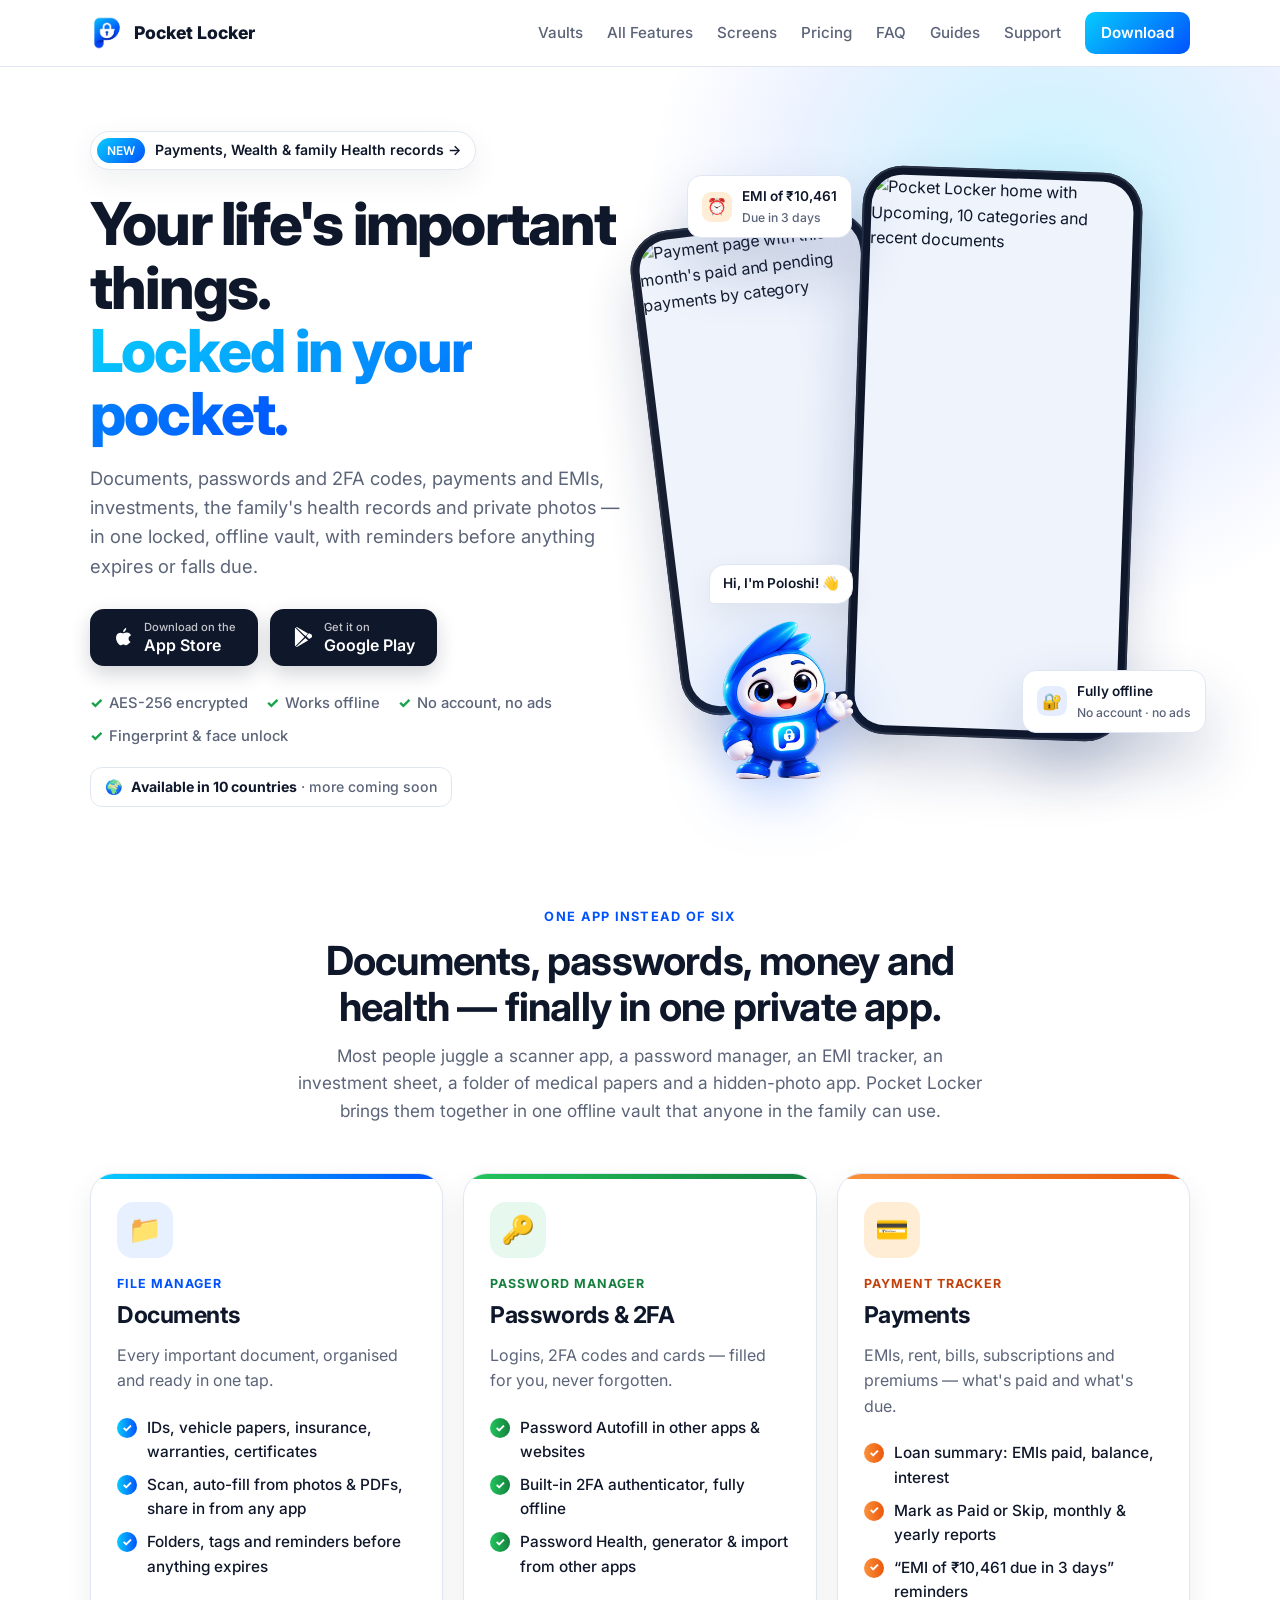
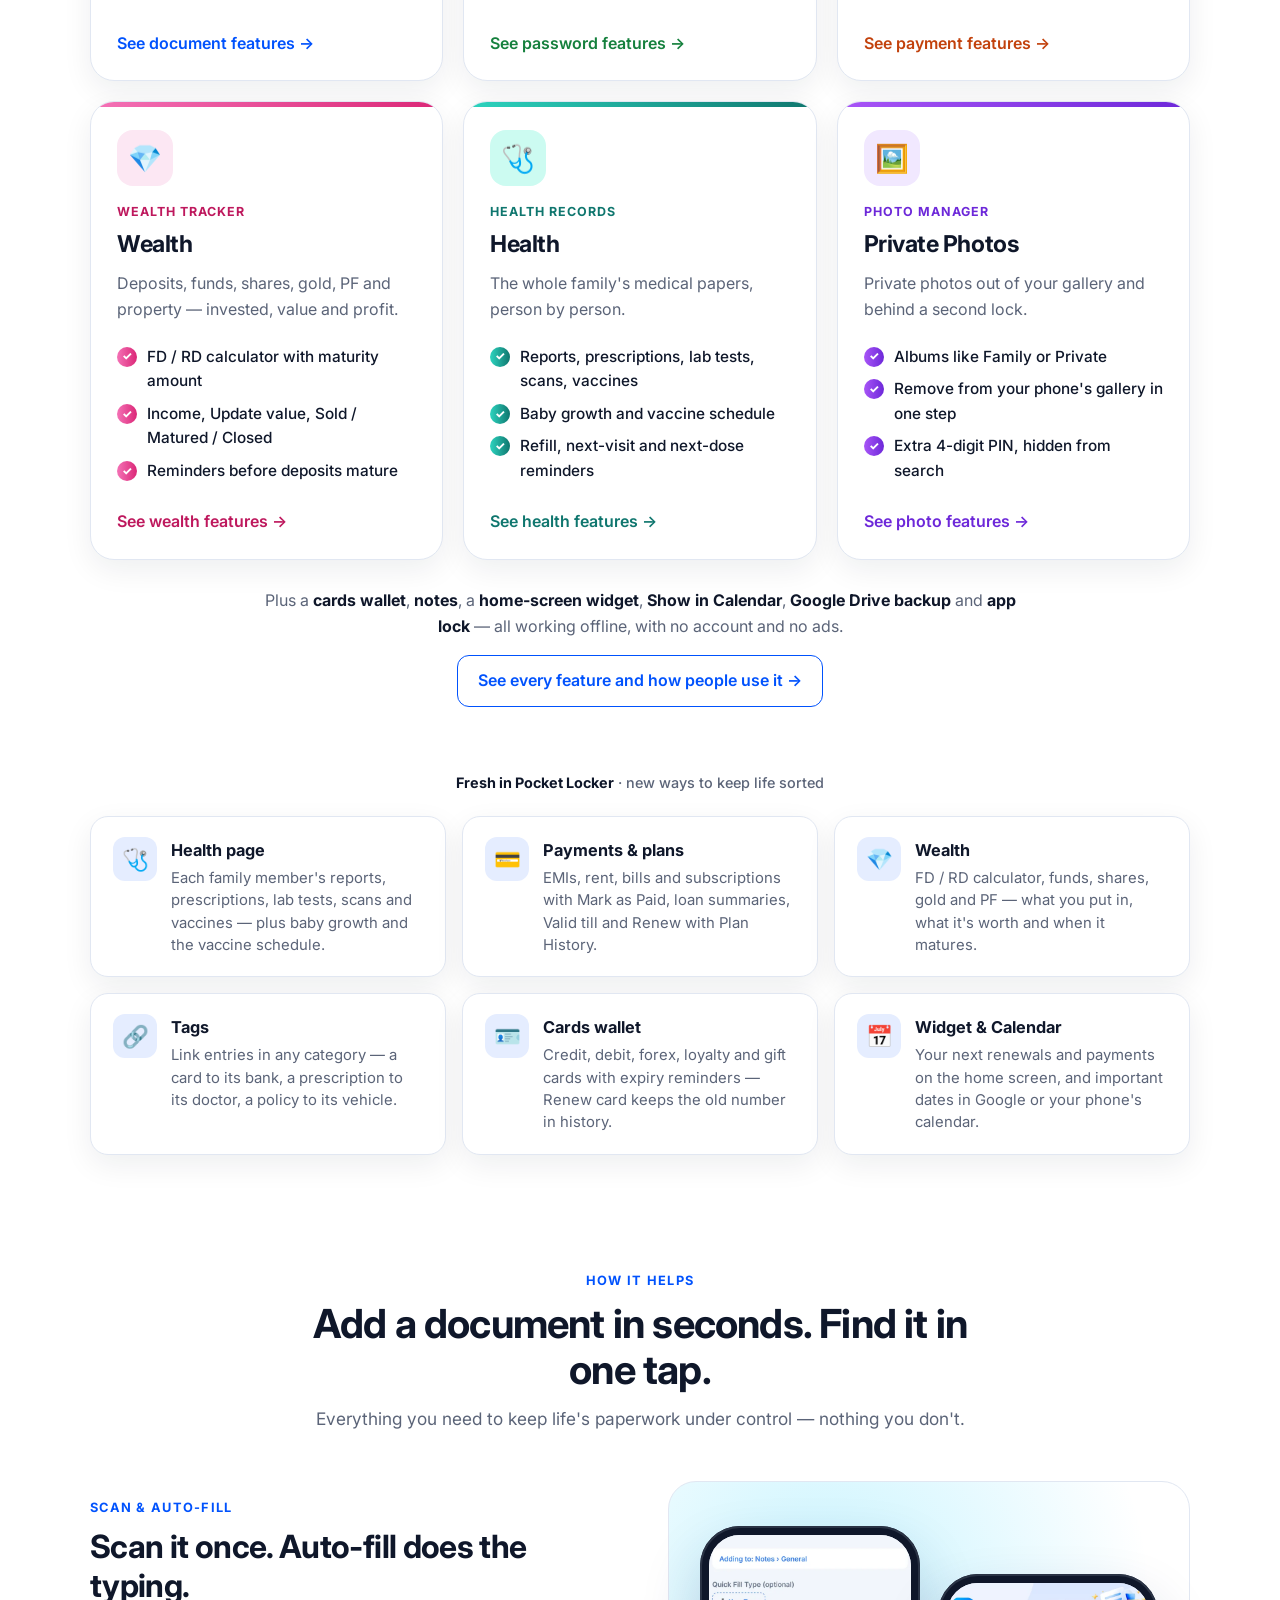
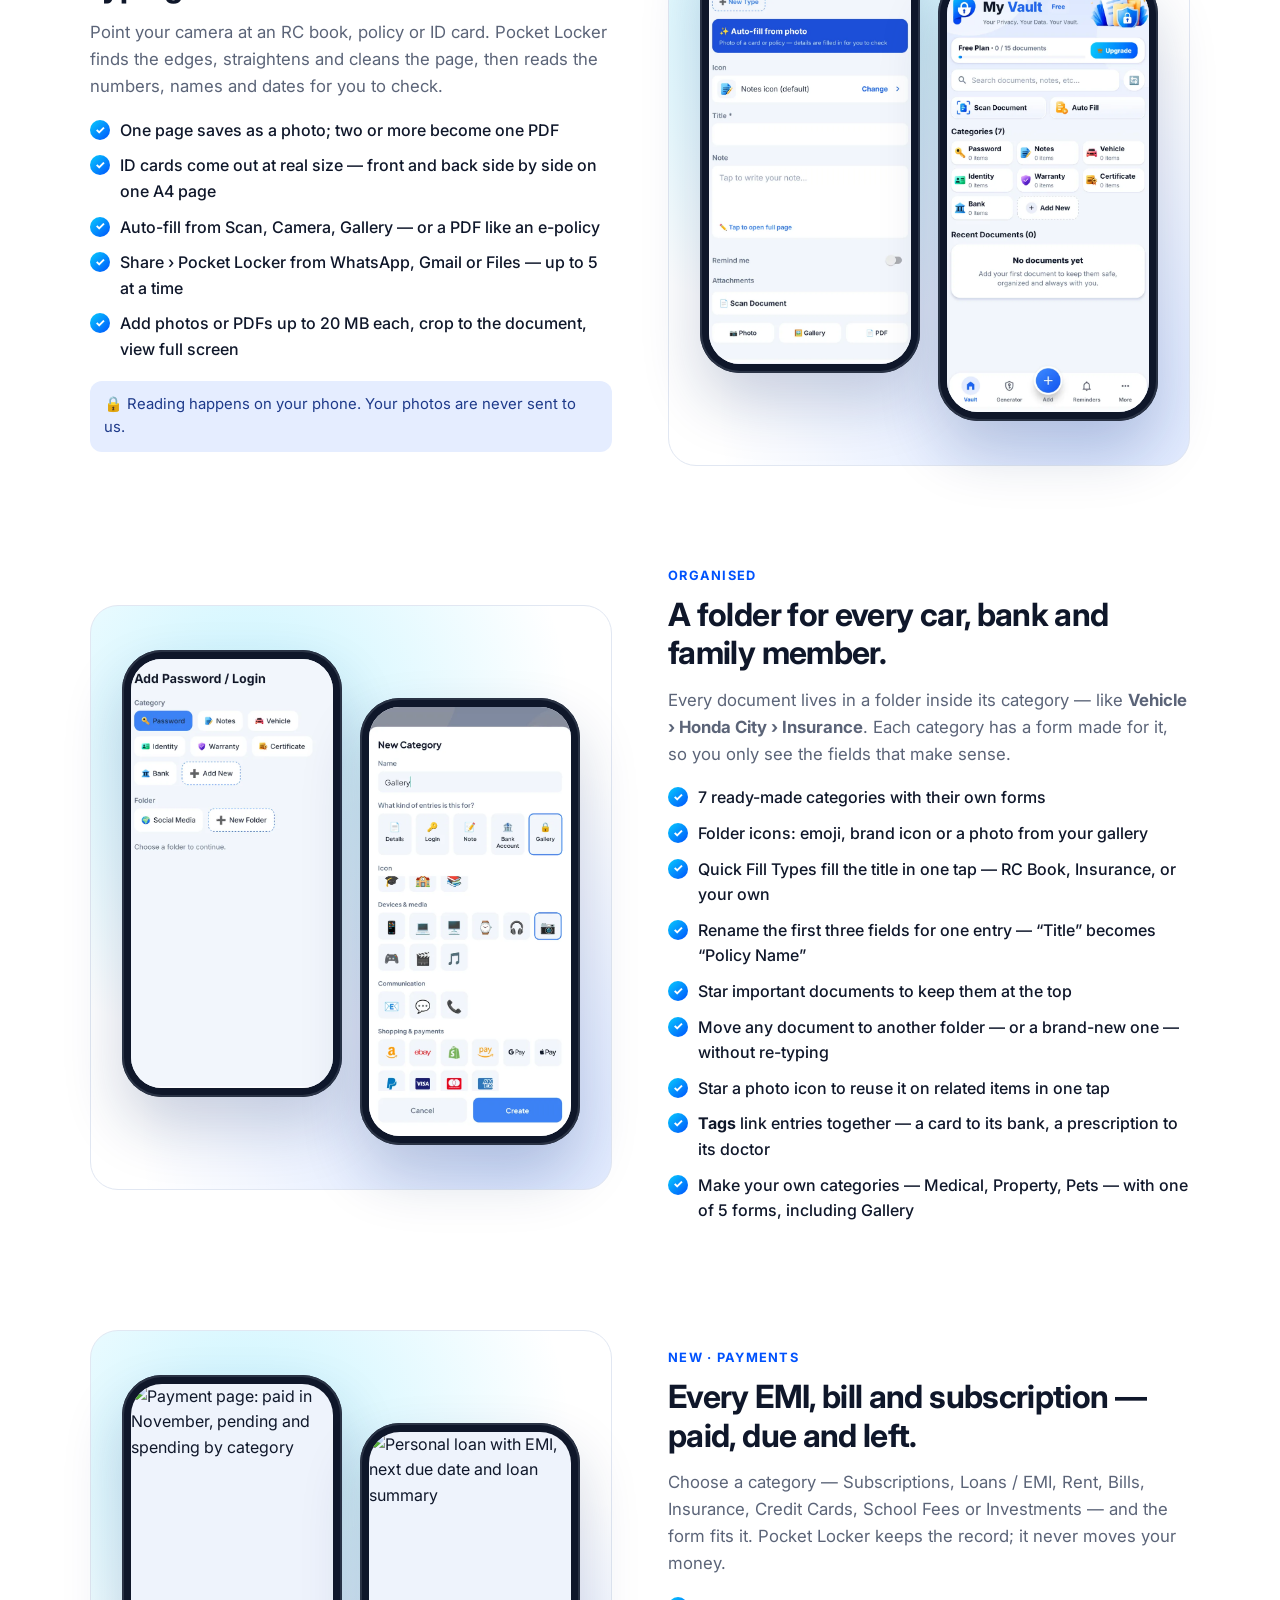
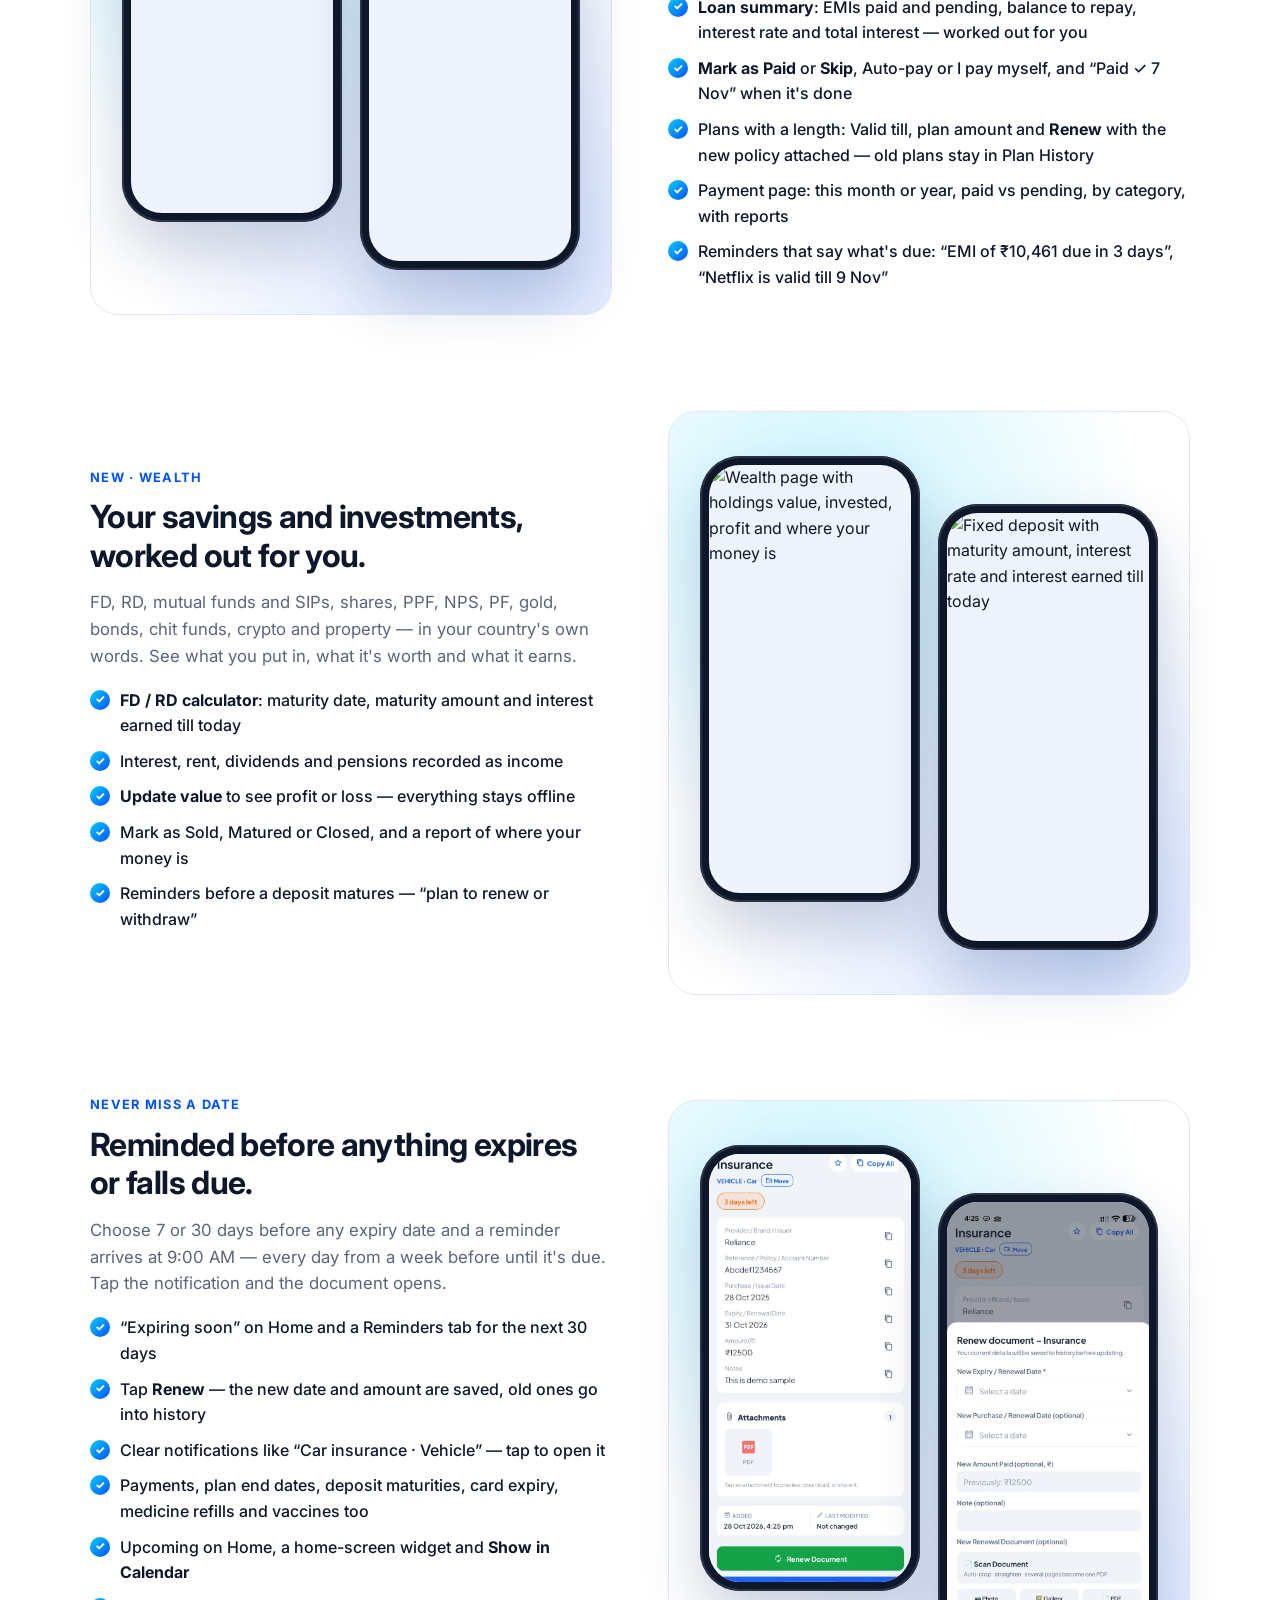
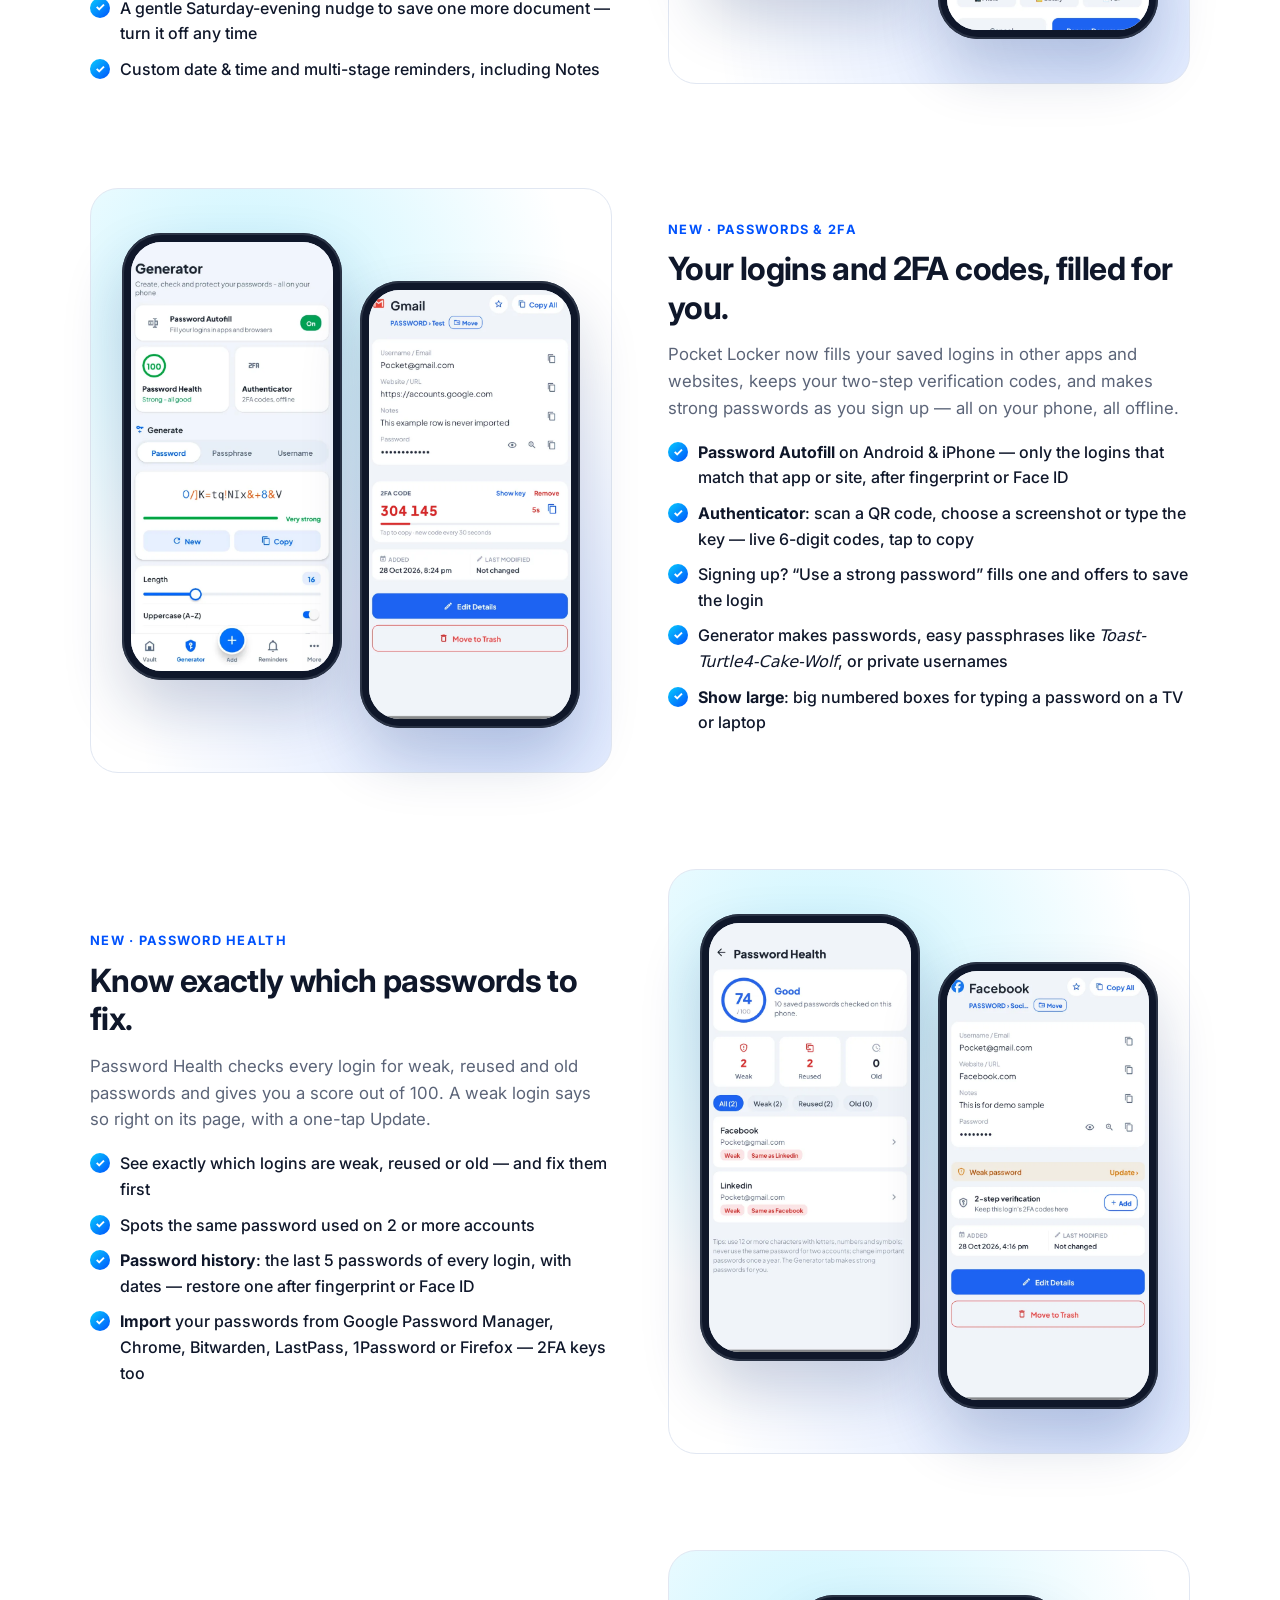
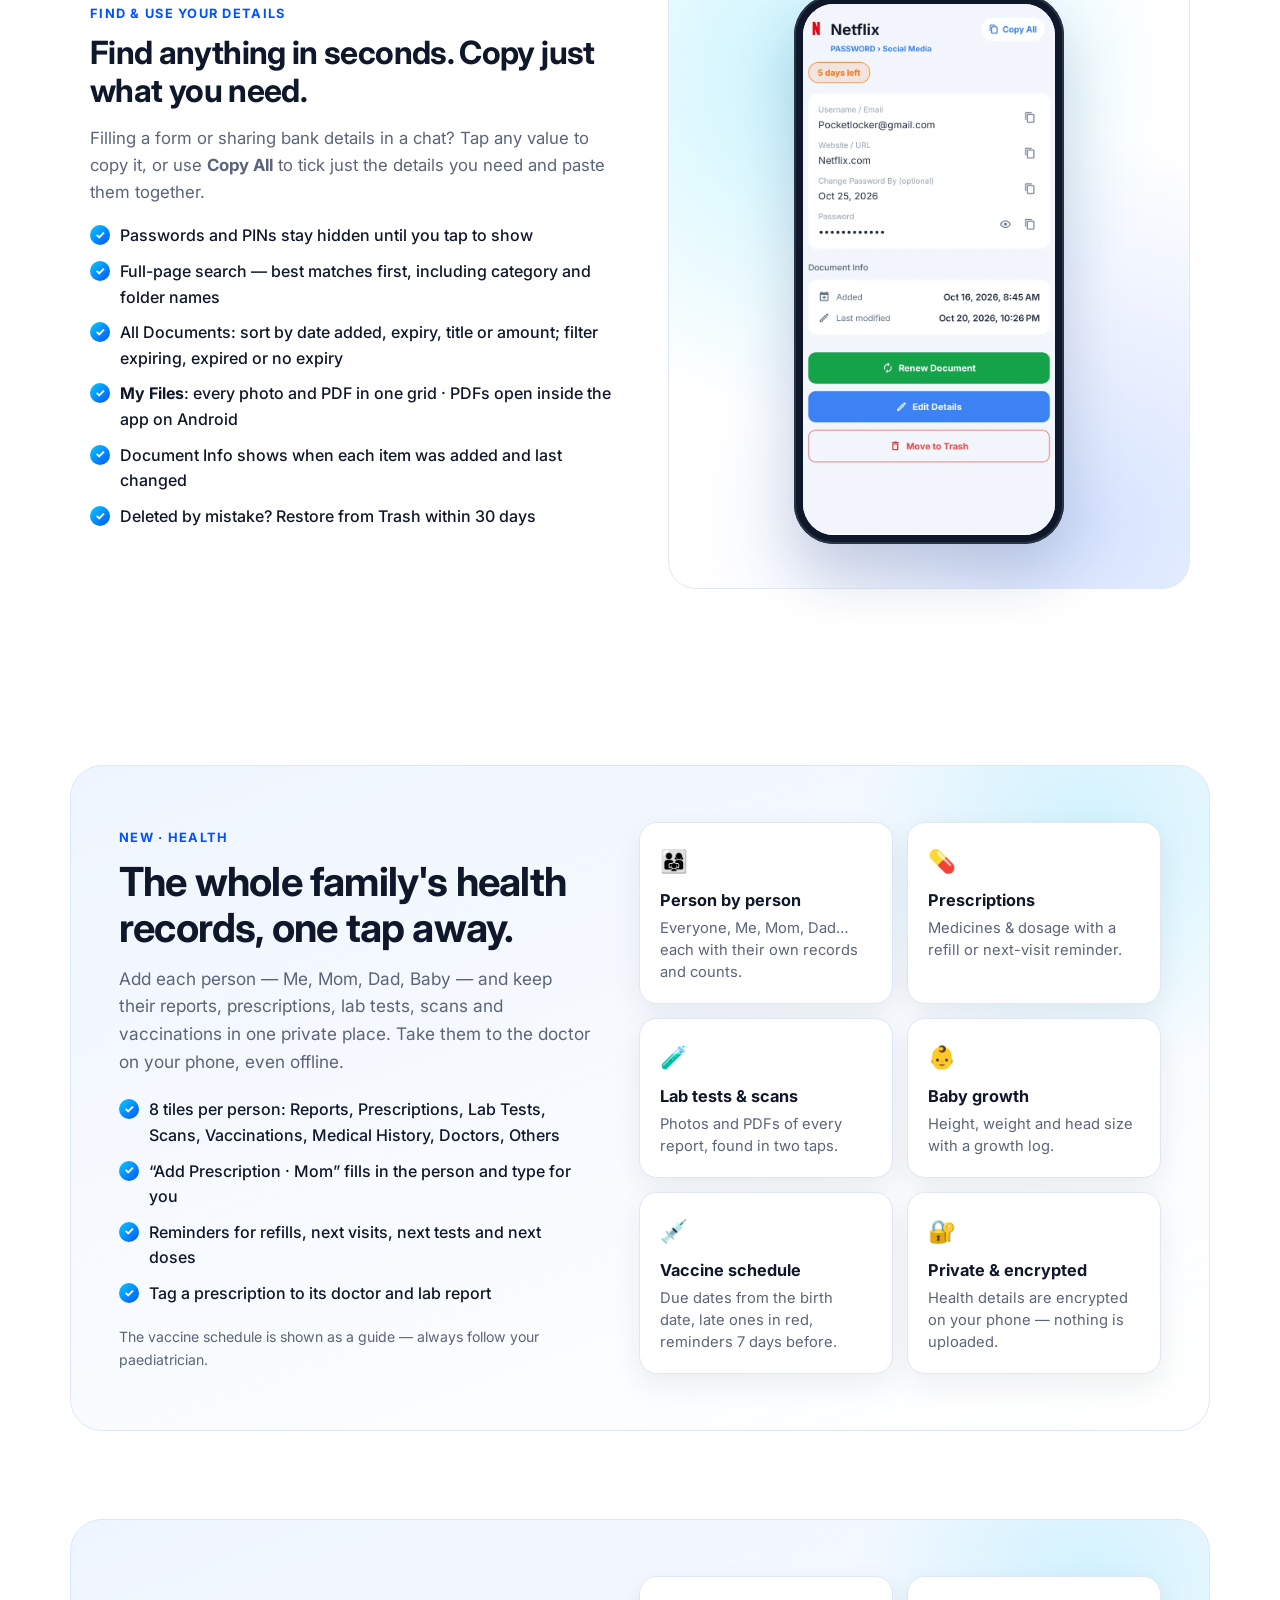
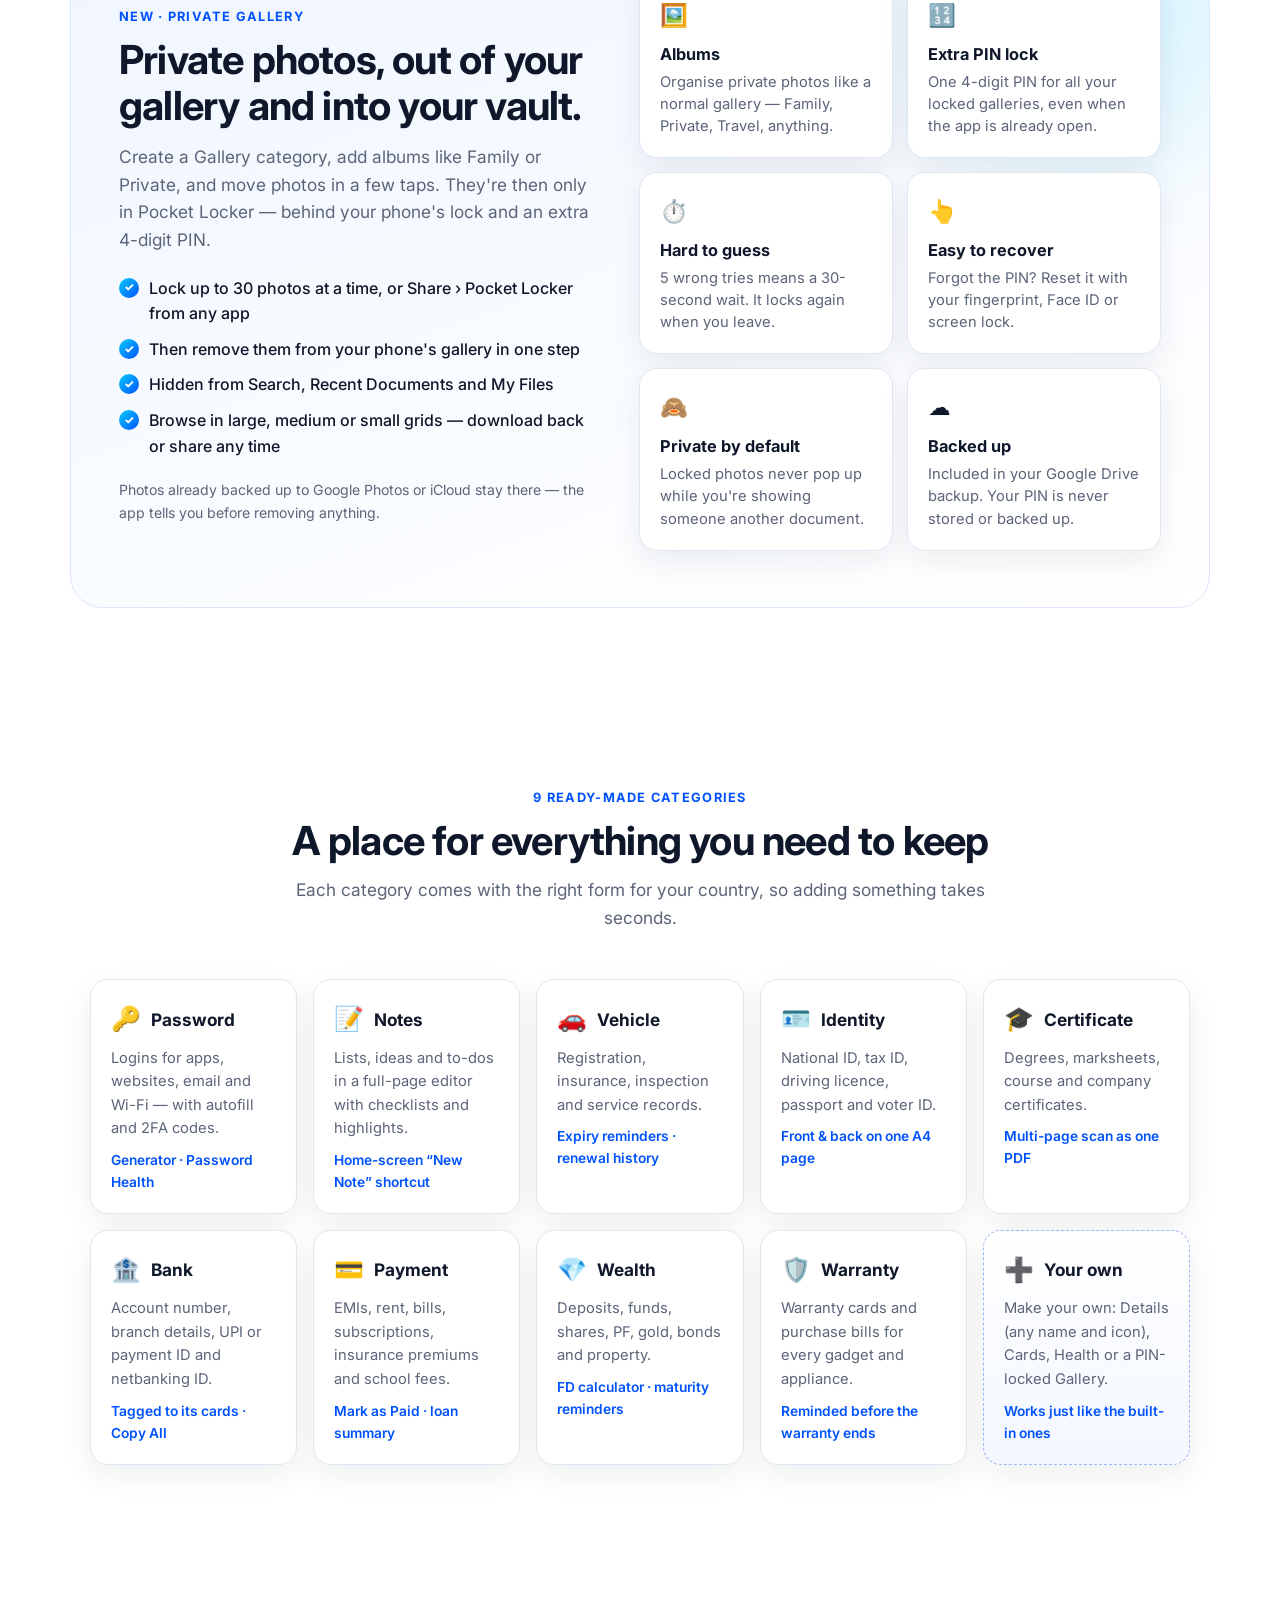
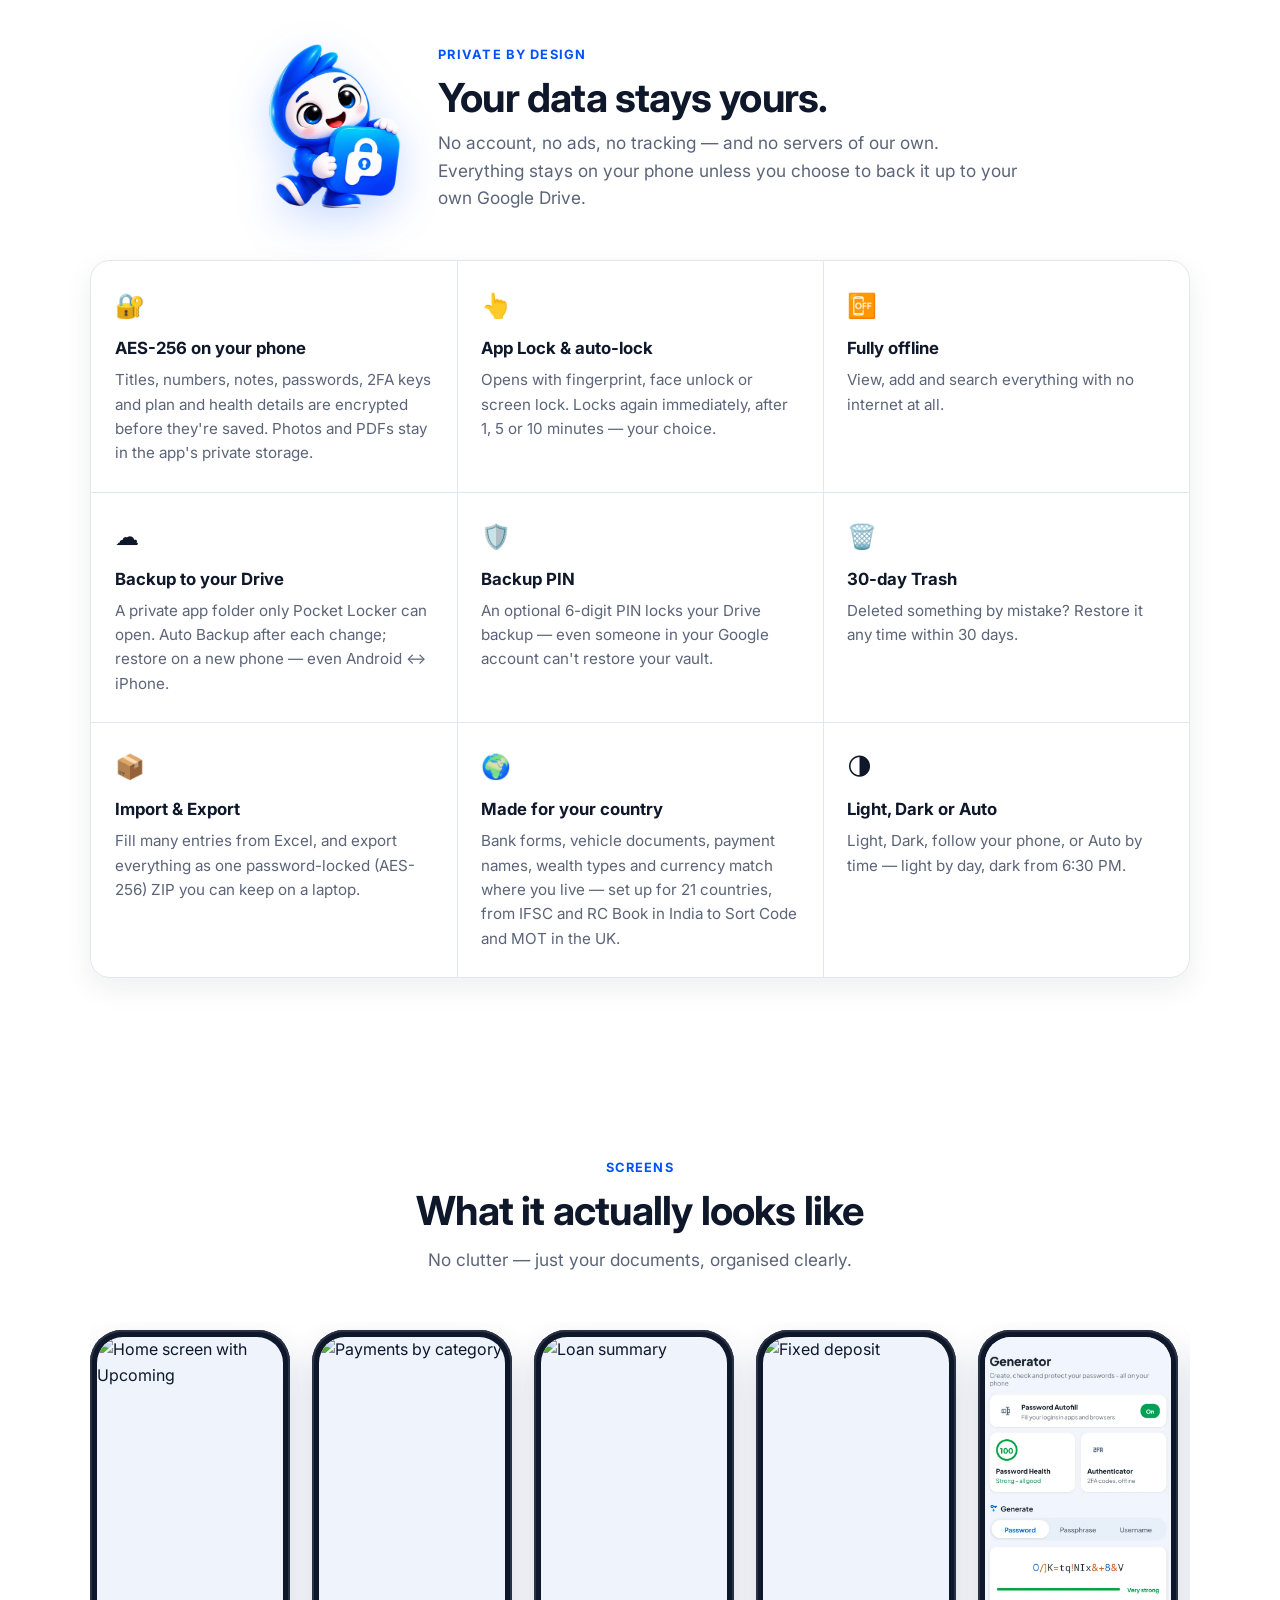
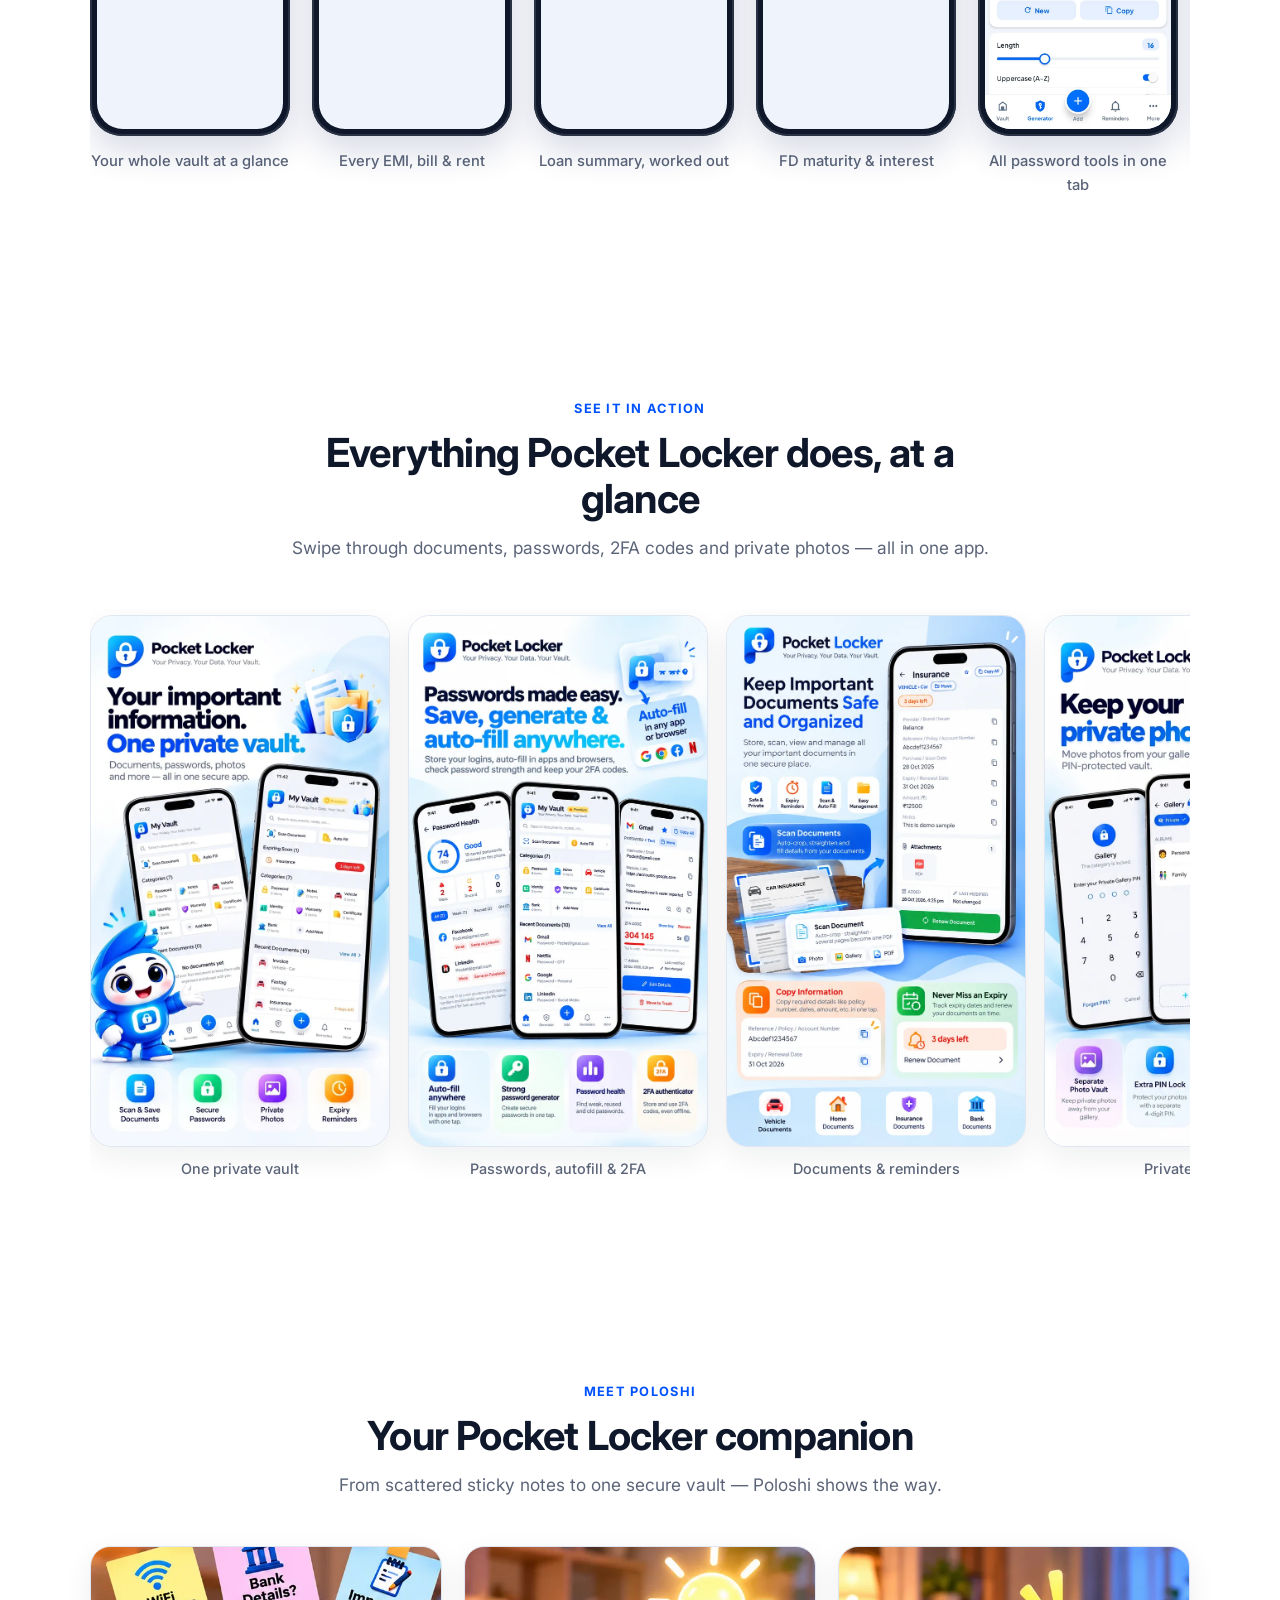
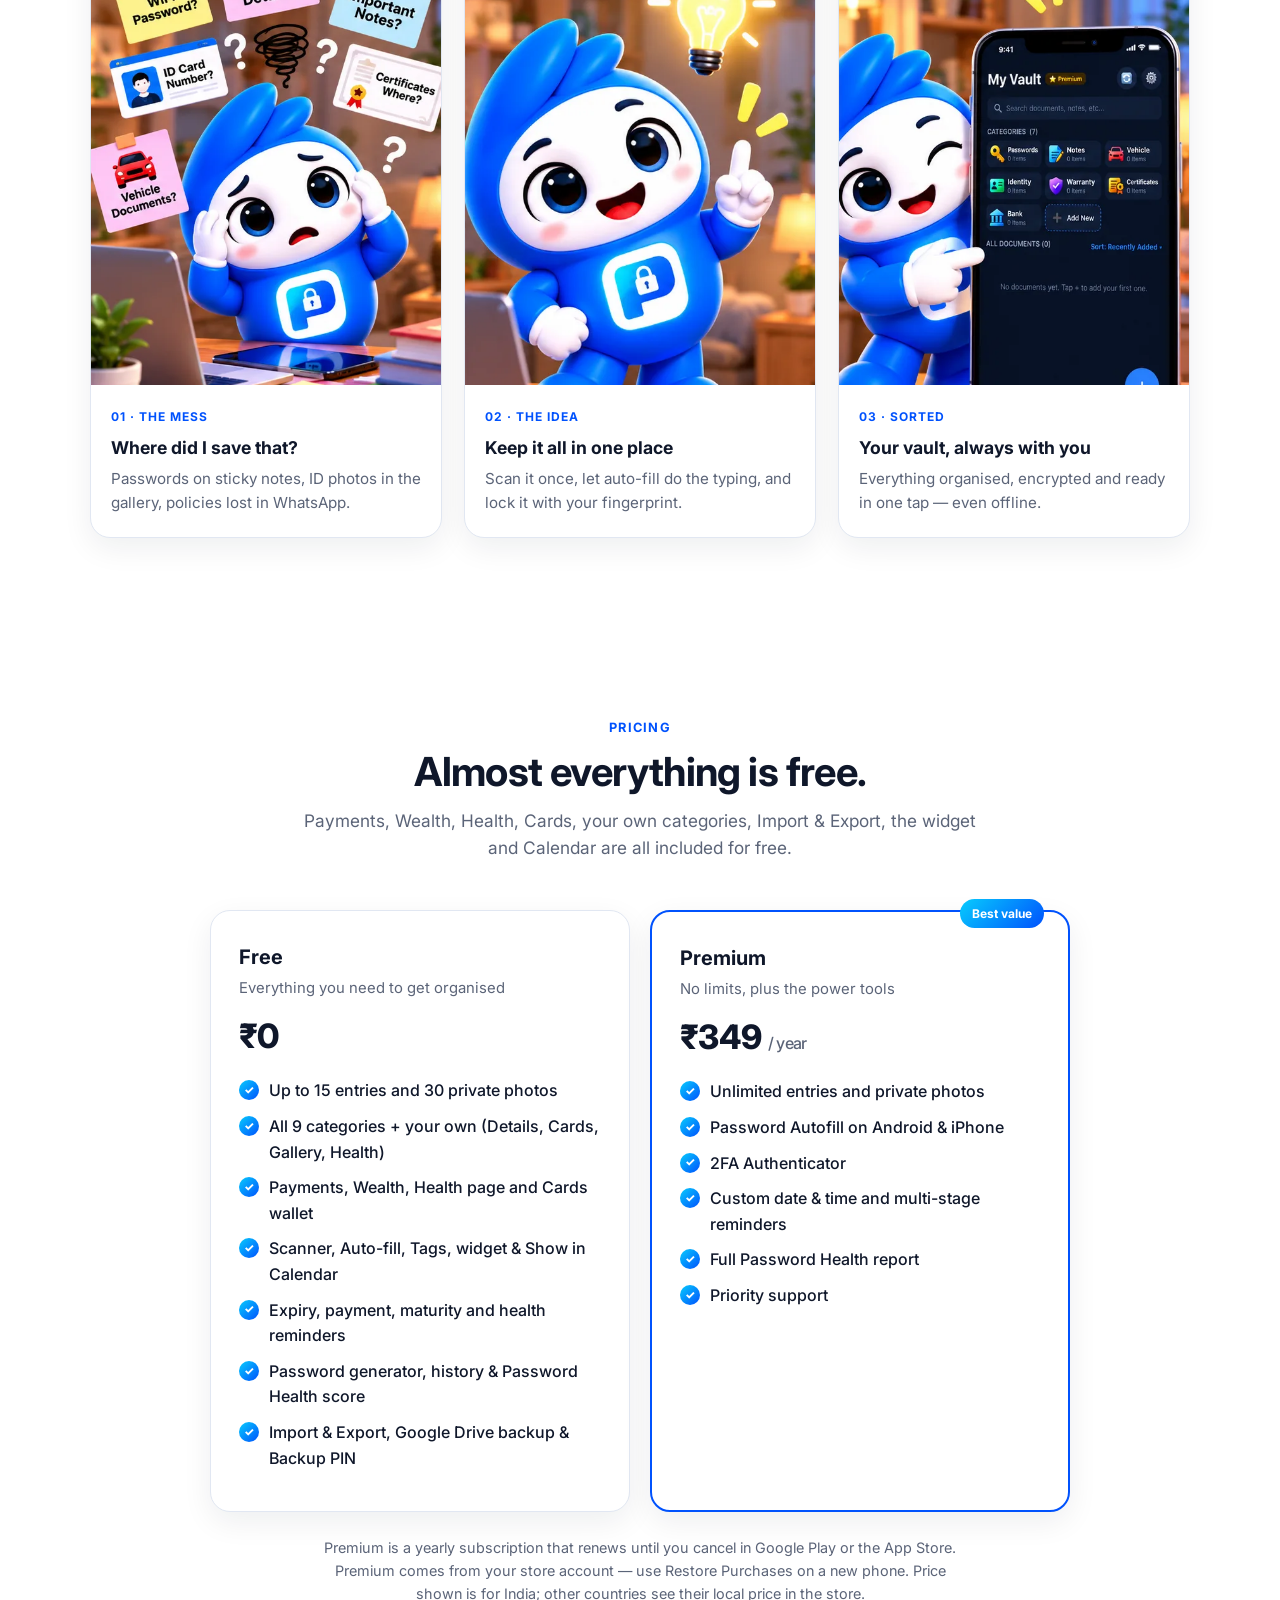
==== commit 32e7ceb6: "Update print statement from 'Hello' to 'Goodbye'" ====
--- a/index.html
+++ b/index.html
@@ -3,15 +3,15 @@
 <head>
 <meta charset="UTF-8">
 <meta name="viewport" content="width=device-width, initial-scale=1.0">
-<title>Pocket Locker — Password Manager, 2FA Authenticator &amp; Document Vault in One App</title>
-<meta name="description" content="Pocket Locker is a password manager with autofill and 2FA authenticator, a document vault and a private photo vault in one offline app. Store IDs, insurance and bank details, scan and auto-fill documents, import passwords from other apps and get expiry reminders — encrypted, no account, no ads.">
+<title>Pocket Locker — Documents, Passwords, Payments, Wealth &amp; Health in One Private Vault</title>
+<meta name="description" content="Pocket Locker keeps your documents, passwords and 2FA codes, payments and EMIs, investments, the family's health records and private photos in one locked, offline vault — with reminders before anything expires or falls due. No account, no ads. Free on Android and iPhone.">
 <link rel="canonical" href="https://pocketlocker.app/">
 <meta name="author" content="App4We (https://app4we.com)">
 <meta name="theme-color" content="#0052FD">
 <meta property="og:type" content="website">
 <meta property="og:site_name" content="Pocket Locker">
-<meta property="og:title" content="Pocket Locker — File, Password &amp; Photo Vault in One App">
-<meta property="og:description" content="Passwords with autofill and 2FA codes, documents with expiry reminders, and private photos — one locked, offline vault.">
+<meta property="og:title" content="Pocket Locker — Your whole life admin in one private vault">
+<meta property="og:description" content="Documents, passwords, payments, wealth, health records and private photos — one locked, offline vault with reminders.">
 <meta property="og:url" content="https://pocketlocker.app/">
 <meta property="og:image" content="https://pocketlocker.app/poster-pocketlocker.webp">
 <meta name="twitter:card" content="summary_large_image">
@@ -20,7 +20,7 @@
 <link rel="preconnect" href="https://fonts.googleapis.com">
 <link rel="preconnect" href="https://fonts.gstatic.com" crossorigin>
 <link href="https://fonts.googleapis.com/css2?family=Inter:wght@400;500;600;700;800&display=swap" rel="stylesheet">
-<link rel="preload" as="image" href="images/ui-home-v2.webp">
+<link rel="preload" as="image" href="images/ui-home-v3.webp">
 
 <script type="application/ld+json">
 {
@@ -30,8 +30,8 @@
   "operatingSystem": "Android, iOS",
   "applicationCategory": "UtilitiesApplication",
   "alternateName": "Pocket Locker – File, Password & Photo Vault",
-  "description": "File vault, password manager with autofill and 2FA authenticator, and private photo vault in one app. Private vault for documents, IDs, passwords, bank details, notes and private photos. Scan, auto-fill from photos and PDFs, expiry reminders, password generator and a PIN-locked Private Gallery. AES-256 encrypted on your phone, no account, no ads.",
-  "countriesSupported": "IN",
+  "description": "Document vault, password manager with autofill and 2FA, payment and EMI tracker, wealth tracker, family health records and private photo vault in one offline app. Private vault for documents, IDs, passwords, bank details, notes and private photos. Scan, auto-fill from photos and PDFs, expiry reminders, password generator and a PIN-locked Private Gallery. AES-256 encrypted on your phone, no account, no ads.",
+  "countriesSupported": ["IN","GB","US","CA","AU","NZ","SG","AE","SA","QA"],
   "url": "https://pocketlocker.app/",
   "image": "https://pocketlocker.app/poster-pocketlocker.webp",
   "offers": [
@@ -254,6 +254,10 @@
   .v-file { --vc: linear-gradient(90deg, #07CCFD, #0052FD); --vbg: #E6F0FF; --vt: #0052FD; }
   .v-pass { --vc: linear-gradient(90deg, #22C55E, #15803D); --vbg: #E7F8EE; --vt: #15803D; }
   .v-photo { --vc: linear-gradient(90deg, #A855F7, #6D28D9); --vbg: #F1E8FF; --vt: #6D28D9; }
+  .v-pay { --vc: linear-gradient(90deg, #FB923C, #EA580C); --vbg: #FFEDD5; --vt: #C2410C; }
+  .v-wealth { --vc: linear-gradient(90deg, #F472B6, #DB2777); --vbg: #FCE7F3; --vt: #BE185D; }
+  .v-health { --vc: linear-gradient(90deg, #2DD4BF, #0F766E); --vbg: #CCFBF1; --vt: #0F766E; }
+  @media (max-width: 960px) and (min-width: 641px) { .vaults { grid-template-columns: 1fr 1fr; max-width: none; } }
   .vaults-plus { text-align: center; margin: 28px auto 0; color: var(--muted); max-width: 760px; }
   .vaults-plus b { color: var(--text); }
   .btn-outline { display: inline-flex; align-items: center; gap: 8px; margin-top: 16px; padding: 12px 20px; border-radius: 12px; border: 1.5px solid var(--blue); color: var(--blue); font-weight: 600; text-decoration: none; }
@@ -294,6 +298,7 @@
   /* ---------- Categories ---------- */
   .cats { display: grid; grid-template-columns: repeat(4, 1fr); gap: 16px; }
   @media (max-width: 960px) { .cats { grid-template-columns: repeat(2, 1fr); } }
+  @media (min-width: 961px) { .cats { grid-template-columns: repeat(5, 1fr); } }
   @media (max-width: 540px) { .cats { grid-template-columns: 1fr; } }
   .cat { background: var(--card); border: 1px solid var(--border); border-radius: 18px; padding: 20px; box-shadow: var(--shadow); }
   .cat .hd { display: flex; align-items: center; gap: 10px; margin-bottom: 8px; }
@@ -428,7 +433,7 @@
       Pocket Locker
     </a>
     <nav class="nav" aria-label="Main">
-      <a href="#vaults">3 Vaults</a>
+      <a href="#vaults">Vaults</a>
       <a href="features.html">All Features</a>
       <a href="#screens">Screens</a>
       <a href="#pricing">Pricing</a>
@@ -446,9 +451,9 @@
 <section class="hero">
   <div class="wrap">
     <div>
-      <a class="new-pill" href="#passwords-2fa"><span class="tag">NEW</span> Password Autofill, 2FA Authenticator &amp; Password Health →</a>
-      <h1>Every important document.<br><span class="grad-text">Locked in your pocket.</span></h1>
-      <p class="lede">Your <b>file manager</b>, <b>password manager</b> and <b>photo vault</b> — together in one private app. Save documents with auto-fill, fill passwords and 2FA codes anywhere, and get reminded before anything expires. Encrypted and offline on your phone.</p>
+      <a class="new-pill" href="#money"><span class="tag">NEW</span> Payments, Wealth &amp; family Health records →</a>
+      <h1>Your life's important things.<br><span class="grad-text">Locked in your pocket.</span></h1>
+      <p class="lede">Documents, passwords and 2FA codes, payments and EMIs, investments, the family's health records and private photos — in one locked, offline vault, with reminders before anything expires or falls due.</p>
       <div class="btn-row">
         <a class="btn btn-dark" href="https://apps.apple.com/in/app/pocket-locker-private-vault/id6813628223" target="_blank" rel="noopener">
           <svg viewBox="0 0 24 24" fill="currentColor" aria-hidden="true"><path d="M17.05 20.28c-.98.95-2.05.8-3.08.35-1.09-.46-2.09-.48-3.24 0-1.44.62-2.2.44-3.06-.35C2.79 15.25 3.51 7.59 9.05 7.31c1.35.07 2.29.74 3.08.8.03-.02 2.1-1.14 4.19-.98 2.31.19 3.98 1.35 4.36 3.28-3.4.99-3.29 5.34-.42 6.98-.95.99-2.16 1.99-3.21 2.89z"/><path d="M12.15 6.85c-.24-2.05 1.5-4.28 3.36-4.85.28 2.09-1.68 4.7-3.36 4.85z"/></svg>
@@ -465,66 +470,102 @@
         <span>No account, no ads</span>
         <span>Fingerprint &amp; face unlock</span>
       </div>
-      <div class="region-note"><span class="in-flag" aria-hidden="true"></span> <span><b>Available in India</b> · coming soon to 13 more countries</span></div>
+      <div class="region-note">🌍 <span><b>Available in 10 countries</b> · more coming soon</span></div>
     </div>
     <div class="hero-visual">
-      <div class="phone ph-back"><img src="images/ui-2fa.webp" alt="Gmail login with a live 2FA code" width="640" height="1298"></div>
-      <div class="phone ph-front"><img src="images/ui-home-v2.webp" alt="Pocket Locker home: My Vault with Scan Document, Auto Fill and 7 categories" width="640" height="1311" fetchpriority="high"></div>
-      <div class="float-chip chip-expiry"><span class="dot">⏰</span><span>Car insurance<small>Expires in 3 days · 9:00 AM</small></span></div>
-      <div class="float-chip chip-enc"><span class="dot">🔐</span><span>2FA code 304 145<small>Works offline · tap to copy</small></span></div>
+      <div class="phone ph-back"><img src="images/ui-payments.webp" alt="Payment page with this month's paid and pending payments by category" width="640" height="1354"></div>
+      <div class="phone ph-front"><img src="images/ui-home-v3.webp" alt="Pocket Locker home with Upcoming, 10 categories and recent documents" width="640" height="1303" fetchpriority="high"></div>
+      <div class="float-chip chip-expiry"><span class="dot">⏰</span><span>EMI of ₹10,461<small>Due in 3 days</small></span></div>
+      <div class="float-chip chip-enc"><span class="dot">🔐</span><span>Fully offline<small>No account · no ads</small></span></div>
       <div class="hero-poloshi"><img src="poloshi-wave.webp" alt="Poloshi, the Pocket Locker mascot, waving" width="640" height="596"></div>
       <div class="speech">Hi, I'm Poloshi! 👋</div>
     </div>
   </div>
 </section>
 
-<!-- ============ THREE VAULTS ============ -->
+<!-- ============ VAULTS ============ -->
 <section id="vaults" class="vaults-sec">
   <div class="wrap">
     <div class="section-head">
-      <span class="eyebrow">3 vaults · 1 app</span>
-      <h2>File manager, password manager and photo vault — finally in one app.</h2>
-      <p>Most people juggle a scanner app, a password manager and a separate app to hide photos. Pocket Locker brings all three together in one private, offline vault that anyone can use.</p>
+      <span class="eyebrow">One app instead of six</span>
+      <h2>Documents, passwords, money and health — finally in one private app.</h2>
+      <p>Most people juggle a scanner app, a password manager, an EMI tracker, an investment sheet, a folder of medical papers and a hidden-photo app. Pocket Locker brings them together in one offline vault that anyone in the family can use.</p>
     </div>
     <div class="vaults">
       <div class="vault v-file">
         <div class="v-ic">📁</div>
         <span class="v-kicker">File Manager</span>
-        <h3>File Vault</h3>
+        <h3>Documents</h3>
         <p>Every important document, organised and ready in one tap.</p>
         <ul class="ticks">
-          <li>Aadhaar, PAN, RC, insurance, warranties, certificates</li>
+          <li>IDs, vehicle papers, insurance, warranties, certificates</li>
           <li>Scan, auto-fill from photos &amp; PDFs, share in from any app</li>
-          <li>Folders, My Files grid and expiry reminders</li>
-        </ul>
-        <a class="v-link" href="features.html#file-vault">See File Vault features →</a>
+          <li>Folders, tags and reminders before anything expires</li>
+        </ul>
+        <a class="v-link" href="features.html#file-vault">See document features →</a>
       </div>
       <div class="vault v-pass">
         <div class="v-ic">🔑</div>
         <span class="v-kicker">Password Manager</span>
-        <h3>Password Vault</h3>
-        <p>Logins, 2FA codes and bank details — filled for you, never forgotten.</p>
+        <h3>Passwords &amp; 2FA</h3>
+        <p>Logins, 2FA codes and cards — filled for you, never forgotten.</p>
         <ul class="ticks">
           <li>Password Autofill in other apps &amp; websites</li>
           <li>Built-in 2FA authenticator, fully offline</li>
           <li>Password Health, generator &amp; import from other apps</li>
         </ul>
-        <a class="v-link" href="features.html#password-vault">See Password Vault features →</a>
+        <a class="v-link" href="features.html#password-vault">See password features →</a>
+      </div>
+      <div class="vault v-pay">
+        <div class="v-ic">💳</div>
+        <span class="v-kicker">Payment Tracker</span>
+        <h3>Payments</h3>
+        <p>EMIs, rent, bills, subscriptions and premiums — what's paid and what's due.</p>
+        <ul class="ticks">
+          <li>Loan summary: EMIs paid, balance, interest</li>
+          <li>Mark as Paid or Skip, monthly &amp; yearly reports</li>
+          <li>“EMI of ₹10,461 due in 3 days” reminders</li>
+        </ul>
+        <a class="v-link" href="features.html#payments">See payment features →</a>
+      </div>
+      <div class="vault v-wealth">
+        <div class="v-ic">💎</div>
+        <span class="v-kicker">Wealth Tracker</span>
+        <h3>Wealth</h3>
+        <p>Deposits, funds, shares, gold, PF and property — invested, value and profit.</p>
+        <ul class="ticks">
+          <li>FD / RD calculator with maturity amount</li>
+          <li>Income, Update value, Sold / Matured / Closed</li>
+          <li>Reminders before deposits mature</li>
+        </ul>
+        <a class="v-link" href="features.html#wealth">See wealth features →</a>
+      </div>
+      <div class="vault v-health">
+        <div class="v-ic">🩺</div>
+        <span class="v-kicker">Health Records</span>
+        <h3>Health</h3>
+        <p>The whole family's medical papers, person by person.</p>
+        <ul class="ticks">
+          <li>Reports, prescriptions, lab tests, scans, vaccines</li>
+          <li>Baby growth and vaccine schedule</li>
+          <li>Refill, next-visit and next-dose reminders</li>
+        </ul>
+        <a class="v-link" href="features.html#health">See health features →</a>
       </div>
       <div class="vault v-photo">
         <div class="v-ic">🖼️</div>
         <span class="v-kicker">Photo Manager</span>
-        <h3>Photo Vault</h3>
+        <h3>Private Photos</h3>
         <p>Private photos out of your gallery and behind a second lock.</p>
         <ul class="ticks">
           <li>Albums like Family or Private</li>
           <li>Remove from your phone's gallery in one step</li>
           <li>Extra 4-digit PIN, hidden from search</li>
         </ul>
-        <a class="v-link" href="features.html#photo-vault">See Photo Vault features →</a>
-      </div>
-    </div>
-    <p class="vaults-plus">Plus <b>expiry reminders</b>, <b>notes</b>, <b>Google Drive backup</b> and <b>app lock</b> — all working offline, with no account and no ads.<br><a class="btn-outline" href="features.html">See every feature and how people use it →</a></p>
+        <a class="v-link" href="features.html#photo-vault">See photo features →</a>
+      </div>
+    </div>
+    <p class="vaults-plus">Plus a <b>cards wallet</b>, <b>notes</b>, a <b>home-screen widget</b>, <b>Show in Calendar</b>, <b>Google Drive backup</b> and <b>app lock</b> — all working offline, with no account and no ads.<br><a class="btn-outline" href="features.html">See every feature and how people use it →</a></p>
   </div>
 </section>
 
@@ -533,12 +574,12 @@
   <div class="wrap">
     <p class="version-line"><b>Fresh in Pocket Locker</b> · new ways to keep life sorted</p>
     <div class="new-grid">
-      <div class="new-card"><div class="ic pro">🔓</div><div><h3>Password Autofill</h3><p>Your saved logins appear above the keyboard in other apps and websites — one fingerprint and you're in.</p></div></div>
-      <div class="new-card"><div class="ic pro">🔢</div><div><h3>2FA Authenticator</h3><p>Scan a QR code and get live 6-digit codes, right next to the login — fully offline.</p></div></div>
-      <div class="new-card"><div class="ic">💯</div><div><h3>Password Health</h3><p>A score out of 100 that finds weak, reused and old passwords, so you know what to fix first.</p></div></div>
-      <div class="new-card"><div class="ic pro">📥</div><div><h3>Import &amp; Export</h3><p>Bring passwords from Google, Bitwarden, LastPass or 1Password, fill many documents from Excel, and export a password-locked ZIP.</p></div></div>
-      <div class="new-card"><div class="ic">🕑</div><div><h3>Password history</h3><p>Changed a password by mistake? See the last 5 for every login and restore one in a tap.</p></div></div>
-      <div class="new-card"><div class="ic">🛡️</div><div><h3>Backup PIN</h3><p>Lock your Google Drive backup with a 6-digit PIN, so only you can restore your vault.</p></div></div>
+      <div class="new-card"><div class="ic">🩺</div><div><h3>Health page</h3><p>Each family member's reports, prescriptions, lab tests, scans and vaccines — plus baby growth and the vaccine schedule.</p></div></div>
+      <div class="new-card"><div class="ic">💳</div><div><h3>Payments &amp; plans</h3><p>EMIs, rent, bills and subscriptions with Mark as Paid, loan summaries, Valid till and Renew with Plan History.</p></div></div>
+      <div class="new-card"><div class="ic">💎</div><div><h3>Wealth</h3><p>FD / RD calculator, funds, shares, gold and PF — what you put in, what it's worth and when it matures.</p></div></div>
+      <div class="new-card"><div class="ic">🔗</div><div><h3>Tags</h3><p>Link entries in any category — a card to its bank, a prescription to its doctor, a policy to its vehicle.</p></div></div>
+      <div class="new-card"><div class="ic">🪪</div><div><h3>Cards wallet</h3><p>Credit, debit, forex, loyalty and gift cards with expiry reminders — Renew card keeps the old number in history.</p></div></div>
+      <div class="new-card"><div class="ic">📅</div><div><h3>Widget &amp; Calendar</h3><p>Your next renewals and payments on the home screen, and important dates in Google or your phone's calendar.</p></div></div>
     </div>
   </div>
 </section>
@@ -587,12 +628,53 @@
           <li>Star important documents to keep them at the top</li>
           <li>Move any document to another folder — or a brand-new one — without re-typing</li>
           <li>Star a photo icon to reuse it on related items in one tap</li>
+          <li><b>Tags</b> link entries together — a card to its bank, a prescription to its doctor</li>
           <li>Make your own categories — Medical, Property, Pets — with one of 5 forms, including Gallery</li>
         </ul>
       </div>
       <div class="shot-stage duo">
         <div class="phone"><img src="images/ui-add-folder.webp" alt="Choosing a category and folder before adding a password" width="640" height="1295" loading="lazy"></div>
         <div class="phone"><img src="images/ui-custom-category.webp" alt="New Category screen with Details, Login, Note, Bank Account and Gallery types" width="640" height="1345" loading="lazy"></div>
+      </div>
+    </div>
+
+    <!-- Payments -->
+    <div class="feature-row reverse" id="money">
+      <div class="text">
+        <span class="eyebrow">New · Payments</span>
+        <h3>Every EMI, bill and subscription — paid, due and left.</h3>
+        <p>Choose a category — Subscriptions, Loans / EMI, Rent, Bills, Insurance, Credit Cards, School Fees or Investments — and the form fits it. Pocket Locker keeps the record; it never moves your money.</p>
+        <ul class="ticks">
+          <li><b>Loan summary</b>: EMIs paid and pending, balance to repay, interest rate and total interest — worked out for you</li>
+          <li><b>Mark as Paid</b> or <b>Skip</b>, Auto-pay or I pay myself, and “Paid ✓ 7 Nov” when it's done</li>
+          <li>Plans with a length: Valid till, plan amount and <b>Renew</b> with the new policy attached — old plans stay in Plan History</li>
+          <li>Payment page: this month or year, paid vs pending, by category, with reports</li>
+          <li>Reminders that say what's due: “EMI of ₹10,461 due in 3 days”, “Netflix is valid till 9 Nov”</li>
+        </ul>
+      </div>
+      <div class="shot-stage duo">
+        <div class="phone"><img src="images/ui-payments.webp" alt="Payment page: paid in November, pending and spending by category" width="640" height="1354" loading="lazy"></div>
+        <div class="phone"><img src="images/ui-loan.webp" alt="Personal loan with EMI, next due date and loan summary" width="640" height="1353" loading="lazy"></div>
+      </div>
+    </div>
+
+    <!-- Wealth -->
+    <div class="feature-row" id="wealth-row">
+      <div class="text">
+        <span class="eyebrow">New · Wealth</span>
+        <h3>Your savings and investments, worked out for you.</h3>
+        <p>FD, RD, mutual funds and SIPs, shares, PPF, NPS, PF, gold, bonds, chit funds, crypto and property — in your country's own words. See what you put in, what it's worth and what it earns.</p>
+        <ul class="ticks">
+          <li><b>FD / RD calculator</b>: maturity date, maturity amount and interest earned till today</li>
+          <li>Interest, rent, dividends and pensions recorded as income</li>
+          <li><b>Update value</b> to see profit or loss — everything stays offline</li>
+          <li>Mark as Sold, Matured or Closed, and a report of where your money is</li>
+          <li>Reminders before a deposit matures — “plan to renew or withdraw”</li>
+        </ul>
+      </div>
+      <div class="shot-stage duo">
+        <div class="phone"><img src="images/ui-wealth.webp" alt="Wealth page with holdings value, invested, profit and where your money is" width="640" height="1351" loading="lazy"></div>
+        <div class="phone"><img src="images/ui-fd.webp" alt="Fixed deposit with maturity amount, interest rate and interest earned till today" width="640" height="1351" loading="lazy"></div>
       </div>
     </div>
 
@@ -600,15 +682,16 @@
     <div class="feature-row">
       <div class="text">
         <span class="eyebrow">Never miss a date</span>
-        <h3>Reminded before insurance, PUC or a card expires.</h3>
+        <h3>Reminded before anything expires or falls due.</h3>
         <p>Choose 7 or 30 days before any expiry date and a reminder arrives at 9:00 AM — every day from a week before until it's due. Tap the notification and the document opens.</p>
         <ul class="ticks">
           <li>“Expiring soon” on Home and a Reminders tab for the next 30 days</li>
           <li>Tap <b>Renew</b> — the new date and amount are saved, old ones go into history</li>
           <li>Clear notifications like “Car insurance · Vehicle” — tap to open it</li>
-          <li>Bank card expiry and “change this password by” reminders</li>
+          <li>Payments, plan end dates, deposit maturities, card expiry, medicine refills and vaccines too</li>
+          <li>Upcoming on Home, a home-screen widget and <b>Show in Calendar</b></li>
           <li>A gentle Saturday-evening nudge to save one more document — turn it off any time</li>
-          <li>Custom date &amp; time reminders, including Notes</li>
+          <li>Custom date &amp; time and multi-stage reminders, including Notes</li>
         </ul>
       </div>
       <div class="shot-stage duo">
@@ -678,8 +761,34 @@
   </div>
 </section>
 
+<!-- ============ HEALTH ============ -->
+<section id="health" class="pg">
+  <div class="wrap pg-panel">
+    <div>
+      <span class="eyebrow">New · Health</span>
+      <h2>The whole family's health records, one tap away.</h2>
+      <p class="lead">Add each person — Me, Mom, Dad, Baby — and keep their reports, prescriptions, lab tests, scans and vaccinations in one private place. Take them to the doctor on your phone, even offline.</p>
+      <ul class="ticks">
+        <li>8 tiles per person: Reports, Prescriptions, Lab Tests, Scans, Vaccinations, Medical History, Doctors, Others</li>
+        <li>“Add Prescription · Mom” fills in the person and type for you</li>
+        <li>Reminders for refills, next visits, next tests and next doses</li>
+        <li>Tag a prescription to its doctor and lab report</li>
+      </ul>
+      <p class="fine">The vaccine schedule is shown as a guide — always follow your paediatrician.</p>
+    </div>
+    <div class="pg-grid">
+      <div class="pg-card"><div class="ic">👨‍👩‍👧</div><h3>Person by person</h3><p>Everyone, Me, Mom, Dad… each with their own records and counts.</p></div>
+      <div class="pg-card"><div class="ic">💊</div><h3>Prescriptions</h3><p>Medicines &amp; dosage with a refill or next-visit reminder.</p></div>
+      <div class="pg-card"><div class="ic">🧪</div><h3>Lab tests &amp; scans</h3><p>Photos and PDFs of every report, found in two taps.</p></div>
+      <div class="pg-card"><div class="ic">👶</div><h3>Baby growth</h3><p>Height, weight and head size with a growth log.</p></div>
+      <div class="pg-card"><div class="ic">💉</div><h3>Vaccine schedule</h3><p>Due dates from the birth date, late ones in red, reminders 7 days before.</p></div>
+      <div class="pg-card"><div class="ic">🔐</div><h3>Private &amp; encrypted</h3><p>Health details are encrypted on your phone — nothing is uploaded.</p></div>
+    </div>
+  </div>
+</section>
+
 <!-- ============ PRIVATE GALLERY ============ -->
-<section id="private-gallery" class="pg">
+<section id="private-gallery" class="pg" style="padding-top:0">
   <div class="wrap pg-panel">
     <div>
       <span class="eyebrow">New · Private Gallery</span>
@@ -708,19 +817,21 @@
 <section id="categories" class="alt">
   <div class="wrap">
     <div class="section-head">
-      <span class="eyebrow">7 ready-made categories</span>
+      <span class="eyebrow">9 ready-made categories</span>
       <h2>A place for everything you need to keep</h2>
-      <p>Each category comes with the right form, so adding something takes seconds.</p>
+      <p>Each category comes with the right form for your country, so adding something takes seconds.</p>
     </div>
     <div class="cats">
-      <div class="cat"><div class="hd"><span class="em">🔑</span><h3>Password</h3></div><p>Logins for apps, websites, email and Wi-Fi — username, URL, PIN and password.</p><p class="extra">Generator built in · change-by reminder</p></div>
+      <div class="cat"><div class="hd"><span class="em">🔑</span><h3>Password</h3></div><p>Logins for apps, websites, email and Wi-Fi — with autofill and 2FA codes.</p><p class="extra">Generator · Password Health</p></div>
       <div class="cat"><div class="hd"><span class="em">📝</span><h3>Notes</h3></div><p>Lists, ideas and to-dos in a full-page editor with checklists and highlights.</p><p class="extra">Home-screen “New Note” shortcut</p></div>
-      <div class="cat"><div class="hd"><span class="em">🚗</span><h3>Vehicle</h3></div><p>RC book, insurance, PUC and service records with policy number, dates and amount.</p><p class="extra">Expiry reminders · renewal history</p></div>
-      <div class="cat"><div class="hd"><span class="em">🪪</span><h3>Identity</h3></div><p>Aadhaar, PAN, driving licence, passport and voter ID.</p><p class="extra">Front &amp; back on one A4 page</p></div>
+      <div class="cat"><div class="hd"><span class="em">🚗</span><h3>Vehicle</h3></div><p>Registration, insurance, inspection and service records.</p><p class="extra">Expiry reminders · renewal history</p></div>
+      <div class="cat"><div class="hd"><span class="em">🪪</span><h3>Identity</h3></div><p>National ID, tax ID, driving licence, passport and voter ID.</p><p class="extra">Front &amp; back on one A4 page</p></div>
+      <div class="cat"><div class="hd"><span class="em">🎓</span><h3>Certificate</h3></div><p>Degrees, marksheets, course and company certificates.</p><p class="extra">Multi-page scan as one PDF</p></div>
+      <div class="cat"><div class="hd"><span class="em">🏦</span><h3>Bank</h3></div><p>Account number, branch details, UPI or payment ID and netbanking ID.</p><p class="extra">Tagged to its cards · Copy All</p></div>
+      <div class="cat"><div class="hd"><span class="em">💳</span><h3>Payment</h3></div><p>EMIs, rent, bills, subscriptions, insurance premiums and school fees.</p><p class="extra">Mark as Paid · loan summary</p></div>
+      <div class="cat"><div class="hd"><span class="em">💎</span><h3>Wealth</h3></div><p>Deposits, funds, shares, PF, gold, bonds and property.</p><p class="extra">FD calculator · maturity reminders</p></div>
       <div class="cat"><div class="hd"><span class="em">🛡️</span><h3>Warranty</h3></div><p>Warranty cards and purchase bills for every gadget and appliance.</p><p class="extra">Reminded before the warranty ends</p></div>
-      <div class="cat"><div class="hd"><span class="em">🎓</span><h3>Certificate</h3></div><p>Degrees, marksheets and course certificates.</p><p class="extra">Multi-page scan as one PDF</p></div>
-      <div class="cat"><div class="hd"><span class="em">🏦</span><h3>Bank</h3></div><p>Account number, IFSC, branch, UPI ID, card number and expiry, netbanking ID.</p><p class="extra">Card expiry reminder · Copy All</p></div>
-      <div class="cat custom"><div class="hd"><span class="em">➕</span><h3>Your own</h3></div><p>Medical, Property, Pets — any category you need, with your own icon. Or a PIN-locked Private Gallery.</p><p class="extra">Choose from 5 form types</p></div>
+      <div class="cat custom"><div class="hd"><span class="em">➕</span><h3>Your own</h3></div><p>Make your own: Details (any name and icon), Cards, Health or a PIN-locked Gallery.</p><p class="extra">Works just like the built-in ones</p></div>
     </div>
   </div>
 </section>
@@ -737,15 +848,15 @@
       </div>
     </div>
     <div class="also">
-      <div class="also-item"><div class="ic">🔐</div><h3>AES-256 on your phone</h3><p>Titles, numbers, notes, passwords and 2FA keys are encrypted before they're saved. Photos and PDFs stay in the app's private storage.</p></div>
+      <div class="also-item"><div class="ic">🔐</div><h3>AES-256 on your phone</h3><p>Titles, numbers, notes, passwords, 2FA keys and plan and health details are encrypted before they're saved. Photos and PDFs stay in the app's private storage.</p></div>
       <div class="also-item"><div class="ic">👆</div><h3>App Lock &amp; auto-lock</h3><p>Opens with fingerprint, face unlock or screen lock. Locks again immediately, after 1, 5 or 10 minutes — your choice.</p></div>
       <div class="also-item"><div class="ic">📴</div><h3>Fully offline</h3><p>View, add and search everything with no internet at all.</p></div>
       <div class="also-item"><div class="ic">☁️</div><h3>Backup to your Drive</h3><p>A private app folder only Pocket Locker can open. Auto Backup after each change; restore on a new phone — even Android ↔ iPhone.</p></div>
       <div class="also-item"><div class="ic">🛡️</div><h3>Backup PIN</h3><p>An optional 6-digit PIN locks your Drive backup — even someone in your Google account can't restore your vault.</p></div>
       <div class="also-item"><div class="ic">🗑️</div><h3>30-day Trash</h3><p>Deleted something by mistake? Restore it any time within 30 days.</p></div>
       <div class="also-item"><div class="ic">📦</div><h3>Import &amp; Export</h3><p>Fill many entries from Excel, and export everything as one password-locked (AES-256) ZIP you can keep on a laptop.</p></div>
-      <div class="also-item"><div class="ic">🌍</div><h3>Made for your country</h3><p>Bank forms and vehicle documents match where you live — IFSC and RC Book in India, Sort Code and MOT in the UK, IBAN and Mulkiya in the UAE, and more.</p></div>
-      <div class="also-item"><div class="ic">🌗</div><h3>Light &amp; Dark mode</h3><p>Light, Dark or follow your phone's setting.</p></div>
+      <div class="also-item"><div class="ic">🌍</div><h3>Made for your country</h3><p>Bank forms, vehicle documents, payment names, wealth types and currency match where you live — set up for 21 countries, from IFSC and RC Book in India to Sort Code and MOT in the UK.</p></div>
+      <div class="also-item"><div class="ic">🌗</div><h3>Light, Dark or Auto</h3><p>Light, Dark, follow your phone, or Auto by time — light by day, dark from 6:30 PM.</p></div>
     </div>
   </div>
 </section>
@@ -759,13 +870,14 @@
       <p>No clutter — just your documents, organised clearly.</p>
     </div>
     <div class="gallery">
-      <figure><div class="phone"><img src="images/ui-home-v2.webp" alt="Home screen" width="640" height="1311" loading="lazy"></div><figcaption>Your whole vault at a glance</figcaption></figure>
+      <figure><div class="phone"><img src="images/ui-home-v3.webp" alt="Home screen with Upcoming" width="640" height="1303" loading="lazy"></div><figcaption>Your whole vault at a glance</figcaption></figure>
+      <figure><div class="phone"><img src="images/ui-payments-list.webp" alt="Payments by category" width="640" height="1359" loading="lazy"></div><figcaption>Every EMI, bill &amp; rent</figcaption></figure>
+      <figure><div class="phone"><img src="images/ui-loan.webp" alt="Loan summary" width="640" height="1353" loading="lazy"></div><figcaption>Loan summary, worked out</figcaption></figure>
+      <figure><div class="phone"><img src="images/ui-fd.webp" alt="Fixed deposit" width="640" height="1351" loading="lazy"></div><figcaption>FD maturity &amp; interest</figcaption></figure>
       <figure><div class="phone"><img src="images/ui-generator-tools.webp" alt="Generator with Autofill, Health and Authenticator" width="640" height="1311" loading="lazy"></div><figcaption>All password tools in one tab</figcaption></figure>
       <figure><div class="phone"><img src="images/ui-2fa.webp" alt="Login with 2FA code" width="640" height="1298" loading="lazy"></div><figcaption>2FA codes next to the login</figcaption></figure>
-      <figure><div class="phone"><img src="images/ui-password-health.webp" alt="Password Health" width="640" height="1307" loading="lazy"></div><figcaption>Password Health score</figcaption></figure>
       <figure><div class="phone"><img src="images/ui-insurance-detail.webp" alt="Insurance document details" width="640" height="1352" loading="lazy"></div><figcaption>Expiry, attachments &amp; renew</figcaption></figure>
-      <figure><div class="phone"><img src="images/ui-add-note.webp" alt="Scan and auto-fill when adding" width="640" height="1294" loading="lazy"></div><figcaption>Scan it — auto-fill types it</figcaption></figure>
-      <figure><div class="phone"><img src="images/ui-new-gallery.webp" alt="New Gallery category" width="640" height="1296" loading="lazy"></div><figcaption>Private Gallery &amp; your own categories</figcaption></figure>
+      <figure><div class="phone"><img src="images/ui-home-start.webp" alt="Home on first start with 9 categories" width="640" height="1307" loading="lazy"></div><figcaption>9 categories, ready to use</figcaption></figure>
     </div>
   </div>
 </section>
@@ -820,8 +932,8 @@
   <div class="wrap">
     <div class="section-head">
       <span class="eyebrow">Pricing</span>
-      <h2>Free to start. Premium when you need more.</h2>
-      <p>The scanner, auto-fill, password generator, Password Health score and backup are free for everyone.</p>
+      <h2>Almost everything is free.</h2>
+      <p>Payments, Wealth, Health, Cards, your own categories, Import &amp; Export, the widget and Calendar are all included for free.</p>
     </div>
     <div class="plans">
       <div class="plan">
@@ -829,35 +941,31 @@
         <p class="sub">Everything you need to get organised</p>
         <div class="price">₹0</div>
         <ul class="ticks">
-          <li>Up to 15 documents</li>
-          <li>All 7 categories, with folders</li>
-          <li>Scanner, Auto-fill (photos &amp; PDFs) &amp; Password Generator</li>
-          <li>Share to Pocket Locker, My Files &amp; PDF viewer</li>
-          <li>Password Health score &amp; password history</li>
-          <li>One expiry reminder per document (7 or 30 days)</li>
-          <li>Google Drive backup, restore &amp; Backup PIN</li>
-          <li>Email support</li>
+          <li>Up to 15 entries and 30 private photos</li>
+          <li>All 9 categories + your own (Details, Cards, Gallery, Health)</li>
+          <li>Payments, Wealth, Health page and Cards wallet</li>
+          <li>Scanner, Auto-fill, Tags, widget &amp; Show in Calendar</li>
+          <li>Expiry, payment, maturity and health reminders</li>
+          <li>Password generator, history &amp; Password Health score</li>
+          <li>Import &amp; Export, Google Drive backup &amp; Backup PIN</li>
         </ul>
       </div>
       <div class="plan premium">
         <span class="ribbon">Best value</span>
         <h3>Premium</h3>
-        <p class="sub">For the whole family's paperwork</p>
+        <p class="sub">No limits, plus the power tools</p>
         <div class="price">₹349 <small>/ year</small></div>
         <ul class="ticks">
-          <li>Unlimited documents</li>
-          <li>Unlimited custom categories</li>
-          <li>Several reminders per document</li>
-          <li>Custom date &amp; time reminders, including Notes</li>
-          <li>Password Autofill &amp; 2FA Authenticator</li>
-          <li>Password Health details — what to fix</li>
-          <li>Private Gallery with albums &amp; PIN lock</li>
-          <li>Import &amp; Export (Excel, CSV, locked ZIP)</li>
+          <li>Unlimited entries and private photos</li>
+          <li>Password Autofill on Android &amp; iPhone</li>
+          <li>2FA Authenticator</li>
+          <li>Custom date &amp; time and multi-stage reminders</li>
+          <li>Full Password Health report</li>
           <li>Priority support</li>
         </ul>
       </div>
     </div>
-    <p class="plan-note">Premium is a yearly subscription that renews until you cancel in Google Play or the App Store. Premium comes from your store account — use Restore Purchases on a new phone. Prices shown are for India; other countries see their local price in the store. Pocket Locker is currently available in India and coming soon to the UK, Ireland, the US, Canada, Australia, New Zealand, Singapore, the UAE, Saudi Arabia, Qatar, Oman, Kuwait and Bahrain.</p>
+    <p class="plan-note">Premium is a yearly subscription that renews until you cancel in Google Play or the App Store. Premium comes from your store account — use Restore Purchases on a new phone. Price shown is for India; other countries see their local price in the store.</p>
   </div>
 </section>
 
@@ -891,19 +999,27 @@
       </details>
       <details>
         <summary>Is Pocket Locker available in my country?</summary>
-        <p>Right now Pocket Locker is available in India, on Google Play and the App Store. It's coming soon to 13 more countries: the UK, Ireland, the US, Canada, Australia, New Zealand, Singapore, the UAE, Saudi Arabia, Qatar, Oman, Kuwait and Bahrain — with bank forms, vehicle documents and currency made for each country. Follow us on Instagram or YouTube for launch news.</p>
+        <p>Pocket Locker is available in India, the UK, the US, Canada, Australia, New Zealand, Singapore, the UAE, Saudi Arabia and Qatar, with Oman, Kuwait, Bahrain and Ireland coming soon. The app is set up for 21 countries — bank forms, vehicle documents, payment names, wealth types and currency match where you live.</p>
+      </details>
+      <details>
+        <summary>Can Pocket Locker track my EMIs and investments?</summary>
+        <p>Yes. Payments tracks EMIs, rent, bills, subscriptions and premiums with Mark as Paid, loan summaries and reminders. Wealth tracks deposits, funds, shares, PF, gold and property with an FD / RD calculator and maturity reminders. Pocket Locker keeps the record — it never connects to your bank or moves money.</p>
+      </details>
+      <details>
+        <summary>Can I keep my family's health records?</summary>
+        <p>Yes. The Health page keeps each person's reports, prescriptions, lab tests, scans, vaccinations and doctors, with refill and next-visit reminders — plus baby growth and a vaccine schedule shown as a guide. Everything is encrypted on your phone.</p>
       </details>
       <details>
         <summary>Can Pocket Locker fill my passwords and 2FA codes?</summary>
-        <p>Yes, with Premium. Password Autofill shows your matching saved logins above the keyboard in other apps and websites on Android and iPhone, after your fingerprint or Face ID. The built-in Authenticator keeps your 2FA codes next to each login and works fully offline.</p>
+        <p>Yes. Password Autofill shows your matching saved logins above the keyboard in other apps and websites on Android and iPhone, after your fingerprint or Face ID. The built-in Authenticator keeps your 2FA codes next to each login and works fully offline.</p>
       </details>
       <details>
         <summary>Can I move my passwords from another app?</summary>
-        <p>Yes, with Premium. Import a CSV from Google Password Manager / Chrome, Bitwarden, LastPass, 1Password or Firefox — including 2FA keys when the file has them. You see a preview before anything is saved.</p>
+        <p>Yes. Import a CSV from Google Password Manager / Chrome, Bitwarden, LastPass, 1Password or Firefox — including 2FA keys when the file has them. You see a preview before anything is saved.</p>
       </details>
       <details>
         <summary>What is Private Gallery?</summary>
-        <p>A Premium feature that moves private photos out of your phone's gallery into albums inside Pocket Locker, with an optional 4-digit PIN on top of your phone's lock. Locked photos stay hidden from search and recent lists.</p>
+        <p>It moves private photos out of your phone's gallery into albums inside Pocket Locker, with an optional 4-digit PIN on top of your phone's lock. Locked photos stay hidden from search and recent lists.</p>
       </details>
       <details>
         <summary>Are the copies I store official documents?</summary>
@@ -972,7 +1088,7 @@
       </a>
     </div>
     <div class="copy"><span>© <span id="year">2026</span> App4We</span><span>Built with care by <a class="app4we strong" href="https://app4we.com" target="_blank" rel="noopener">App<span class="four">4</span>We</a></span></div>
-    <p class="disclaimer">Currently available in India — coming soon to 13 more countries. Pocket Locker keeps your own copies organised. Stored copies are for your reference and are not official documents.</p>
+    <p class="disclaimer">Available in India, the UK, the US, Canada, Australia, New Zealand, Singapore, the UAE, Saudi Arabia and Qatar — more countries coming soon. Pocket Locker keeps your own copies organised. Stored copies are for your reference and are not official documents.</p>
   </div>
 </footer>
 
